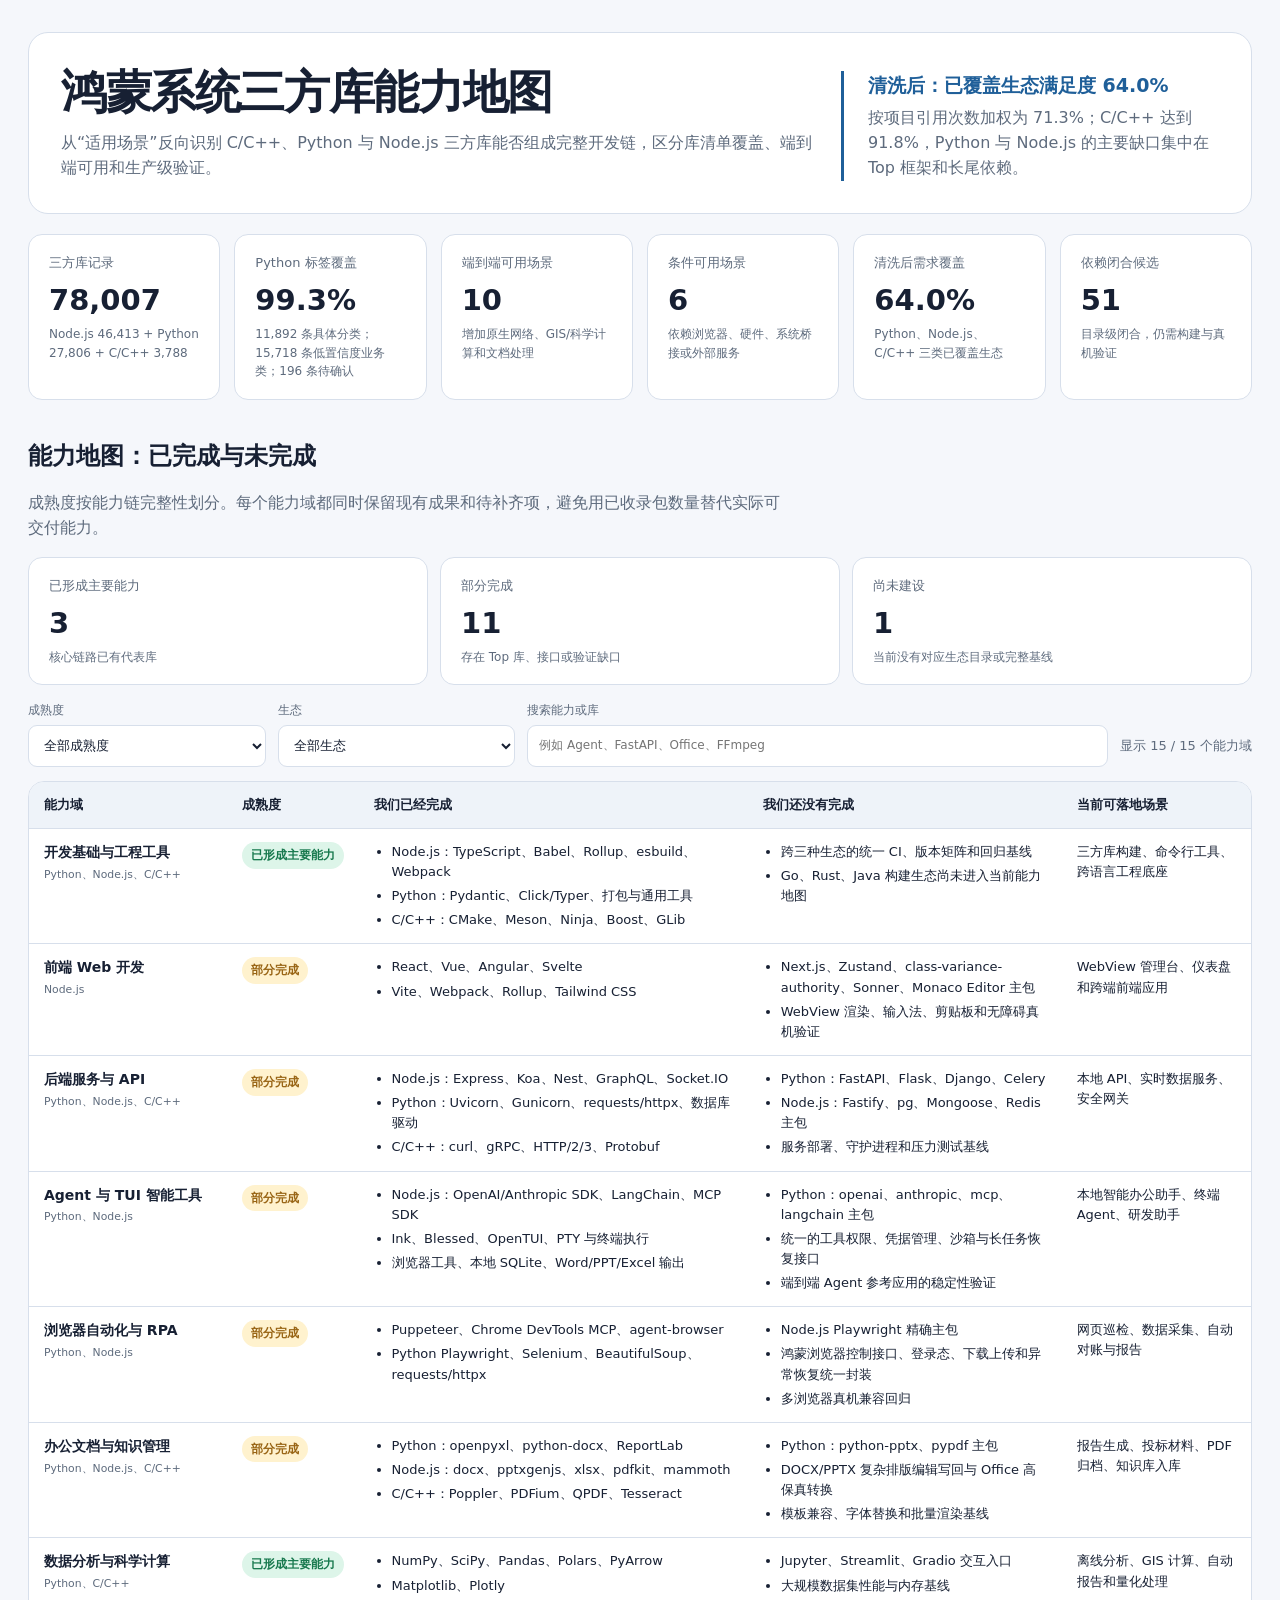
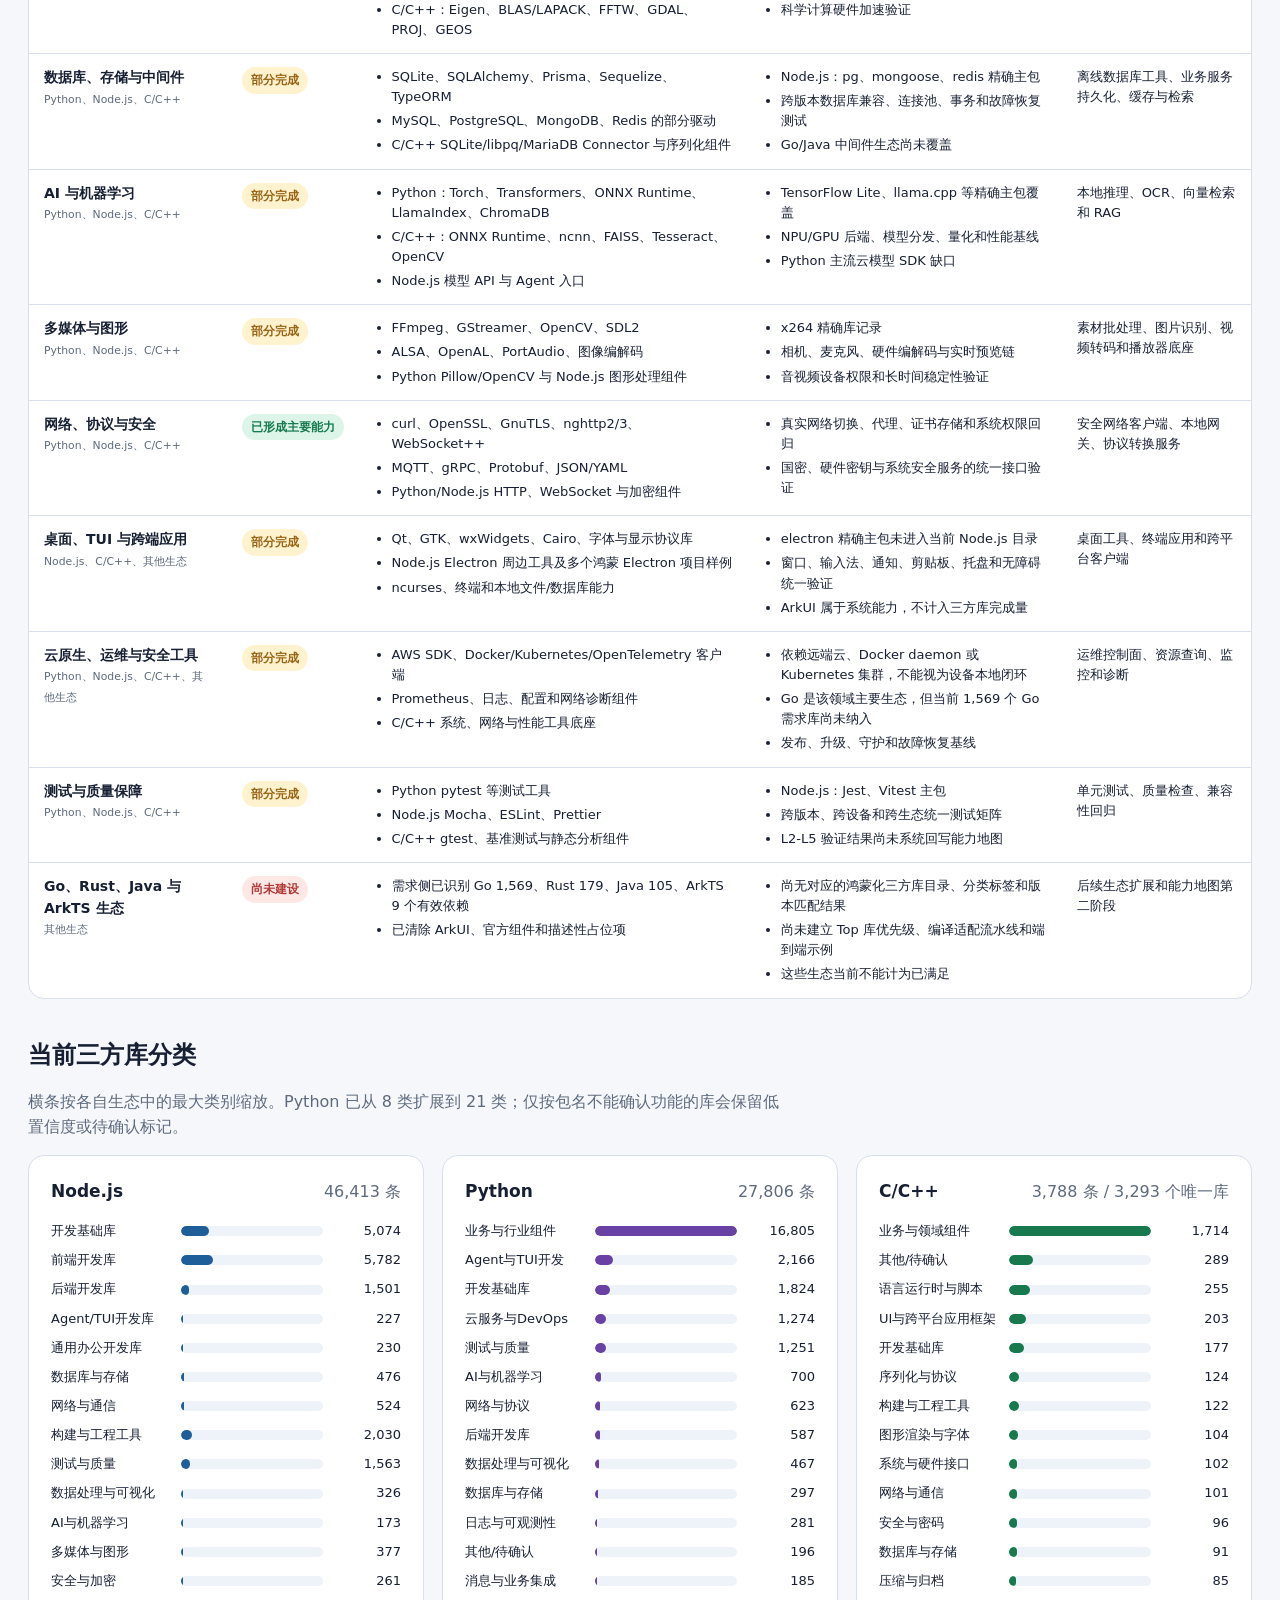
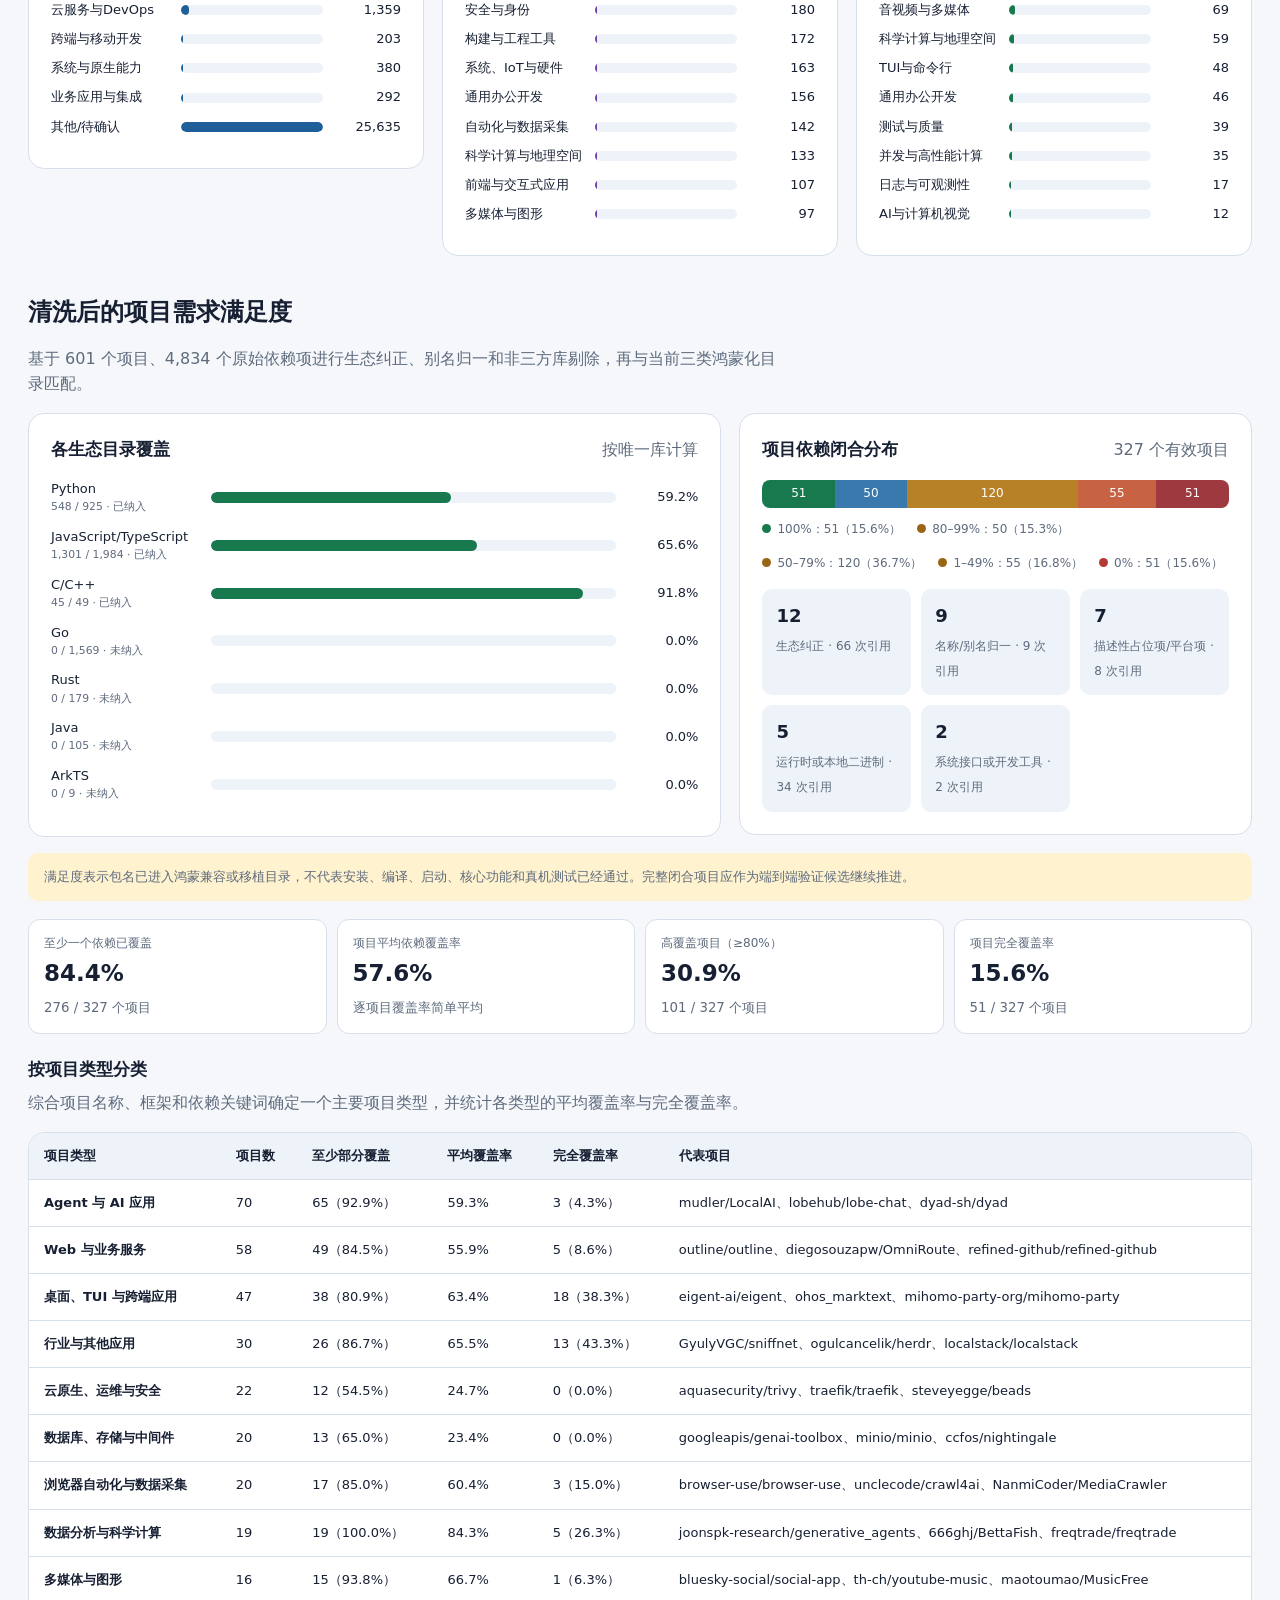
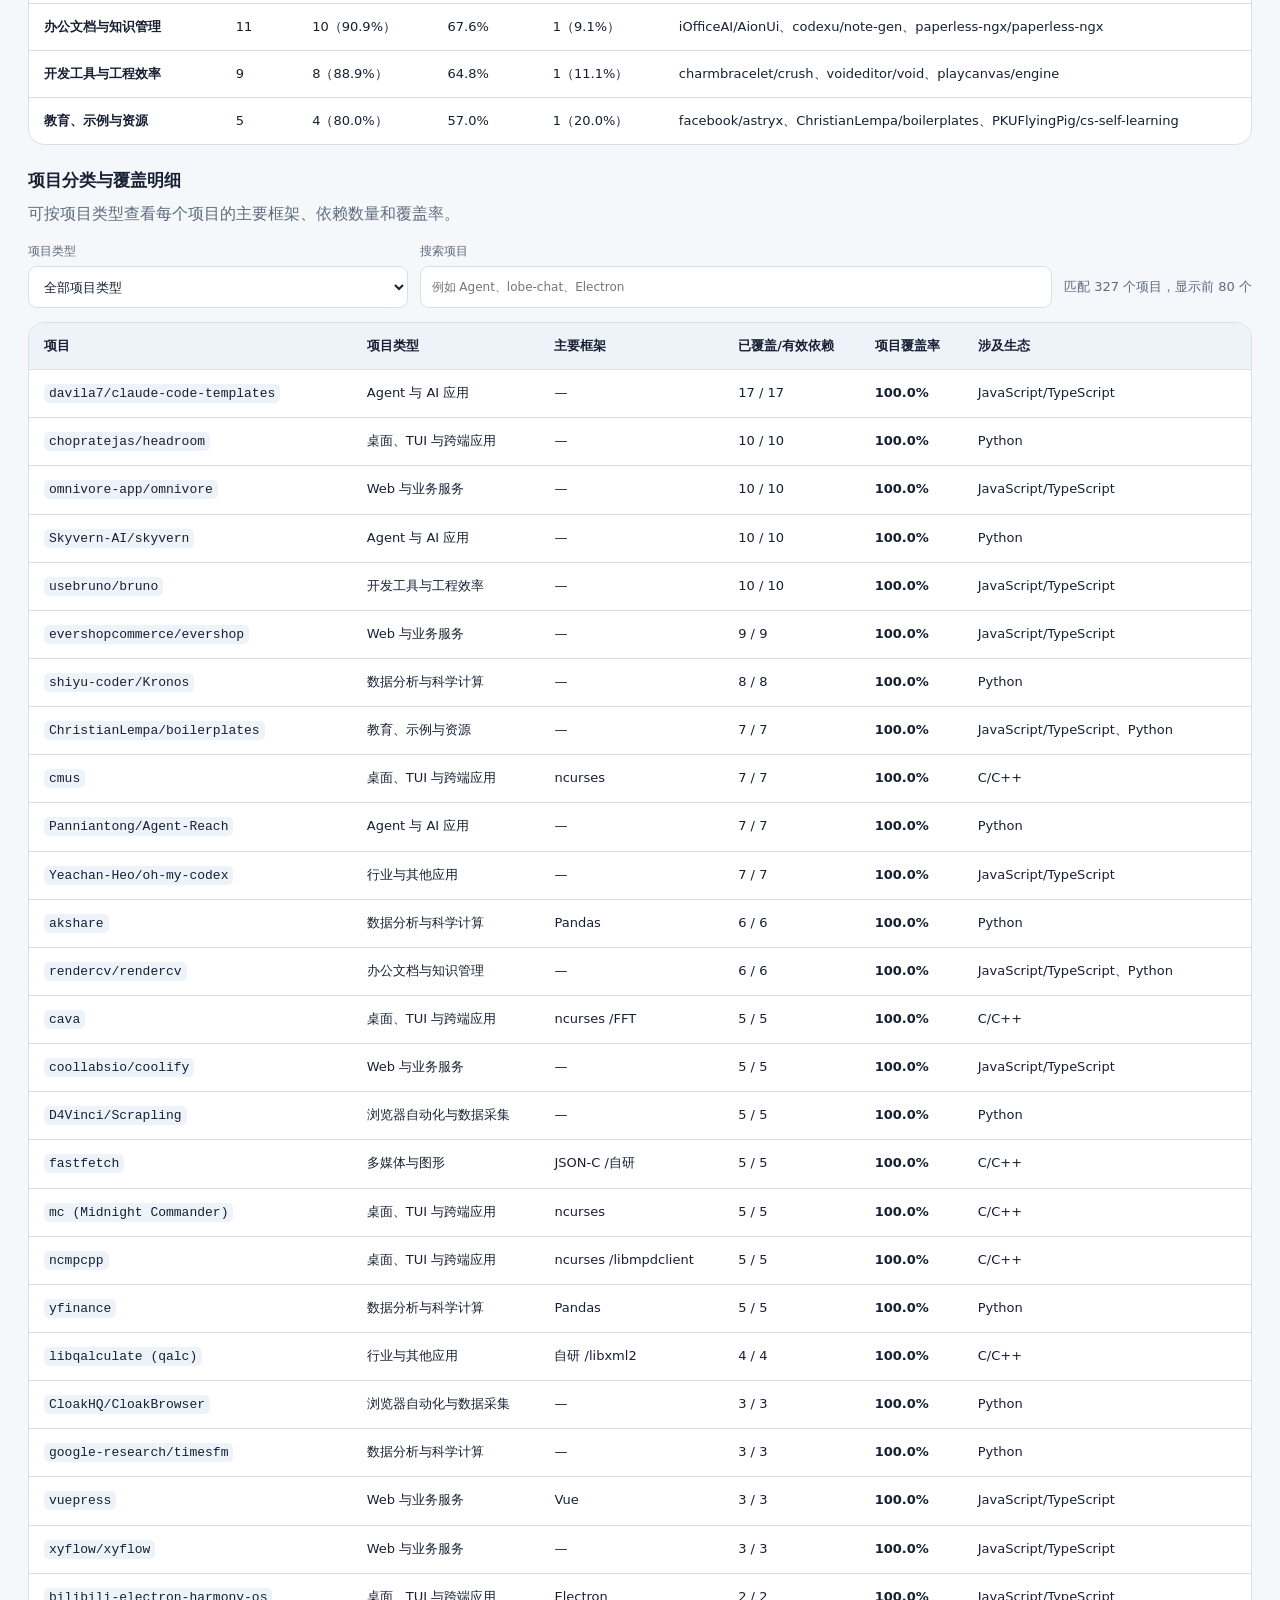
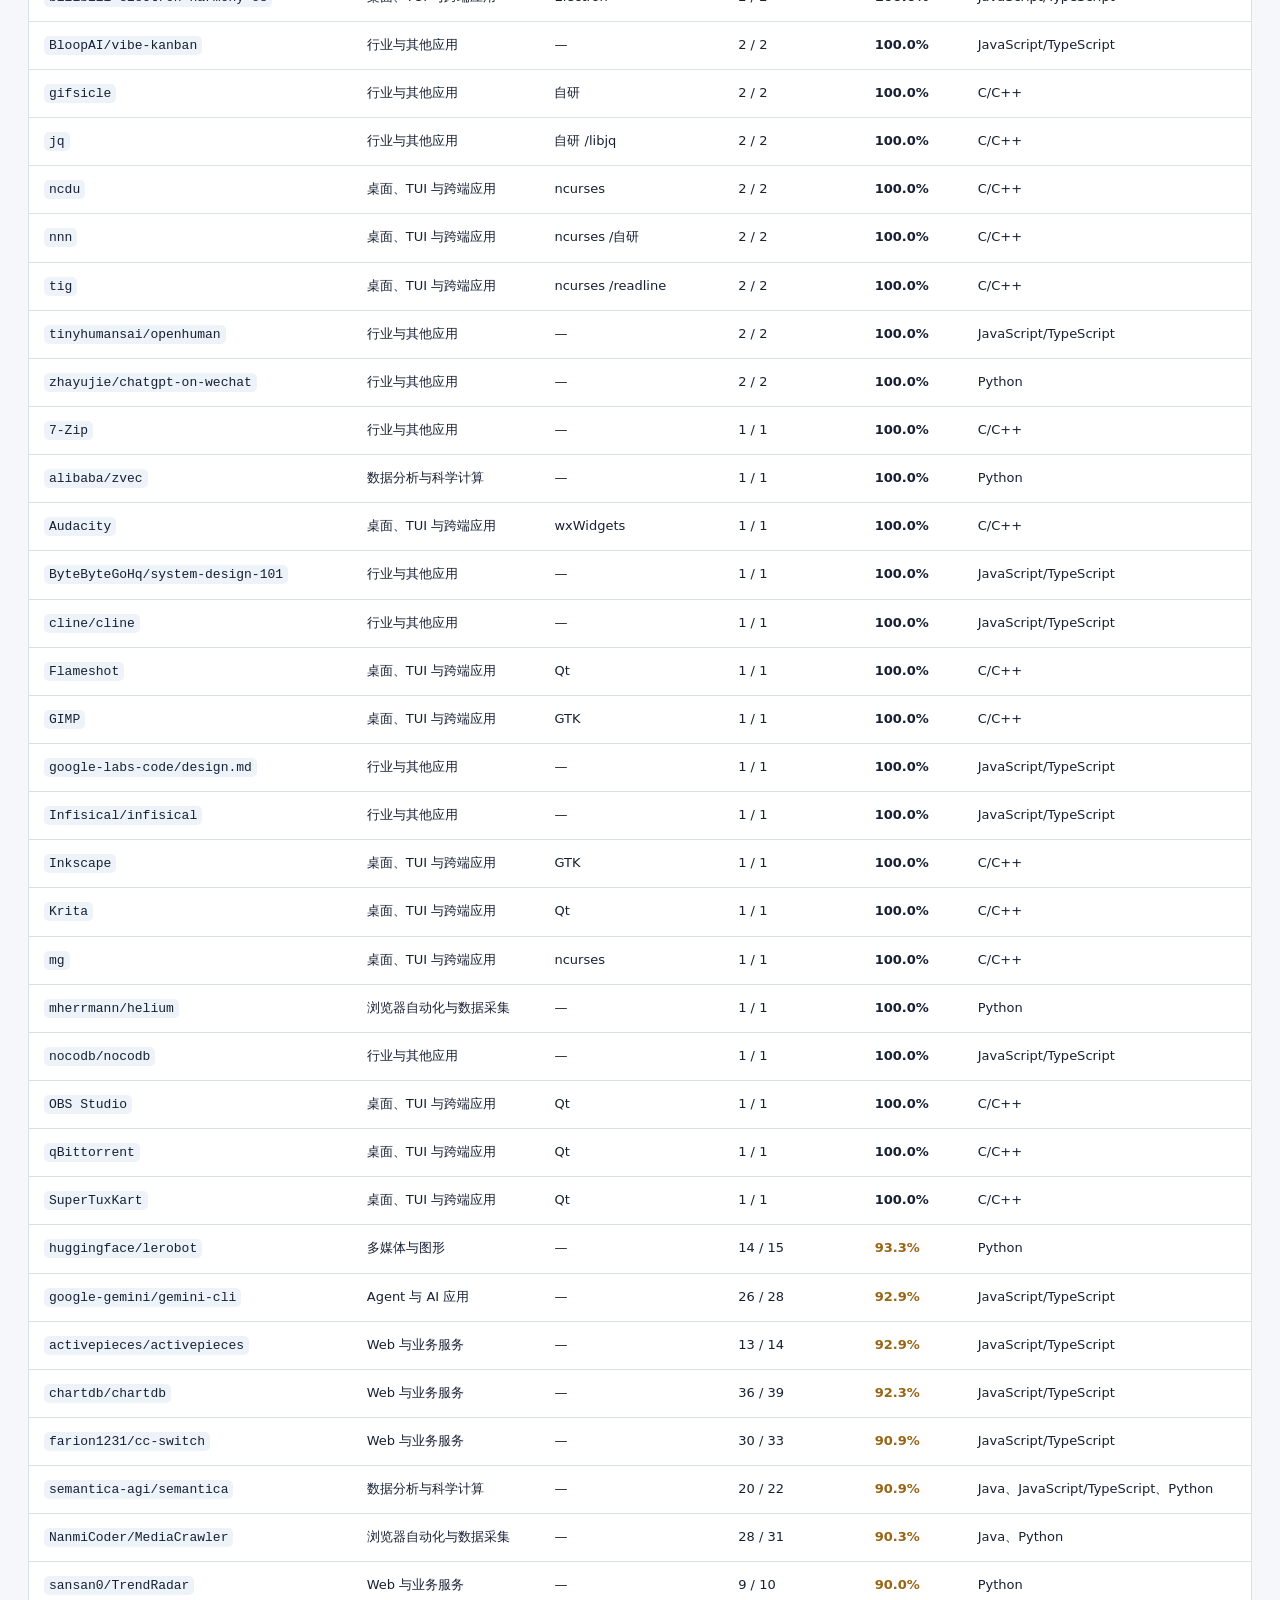
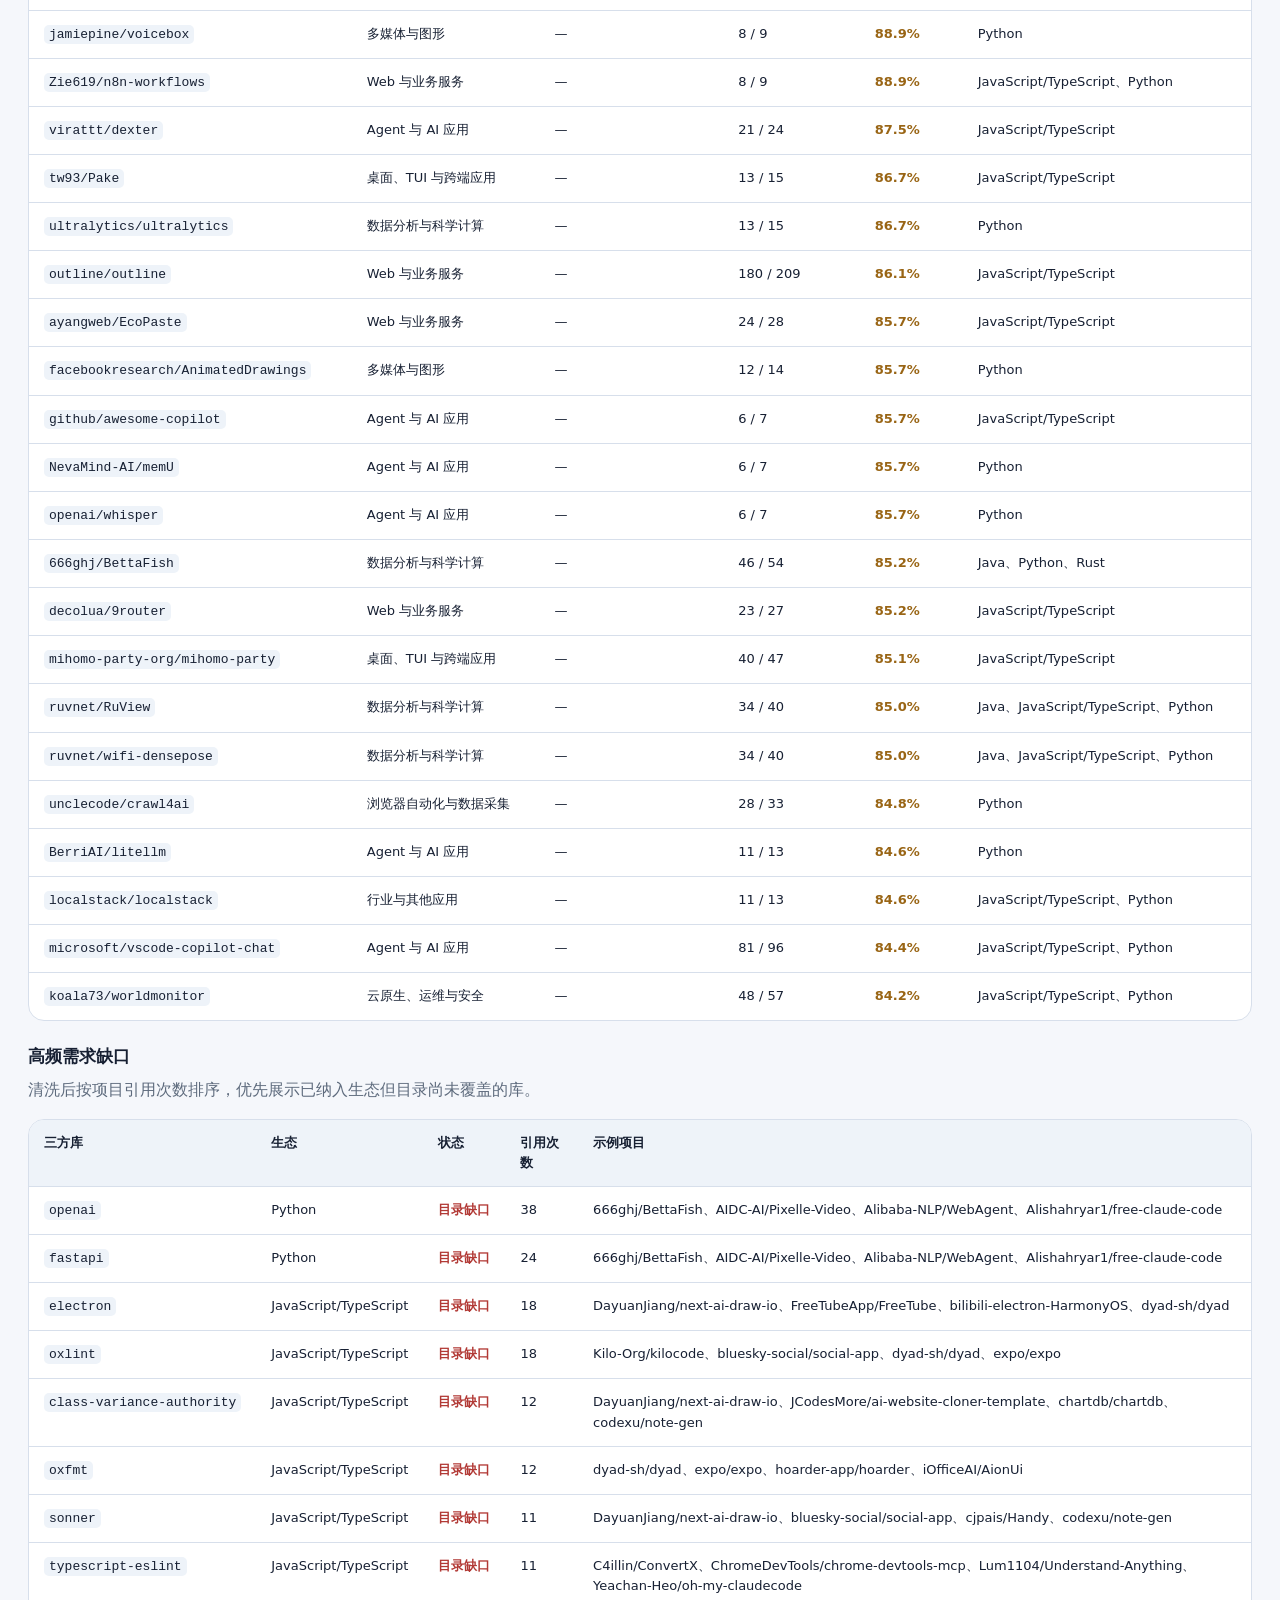
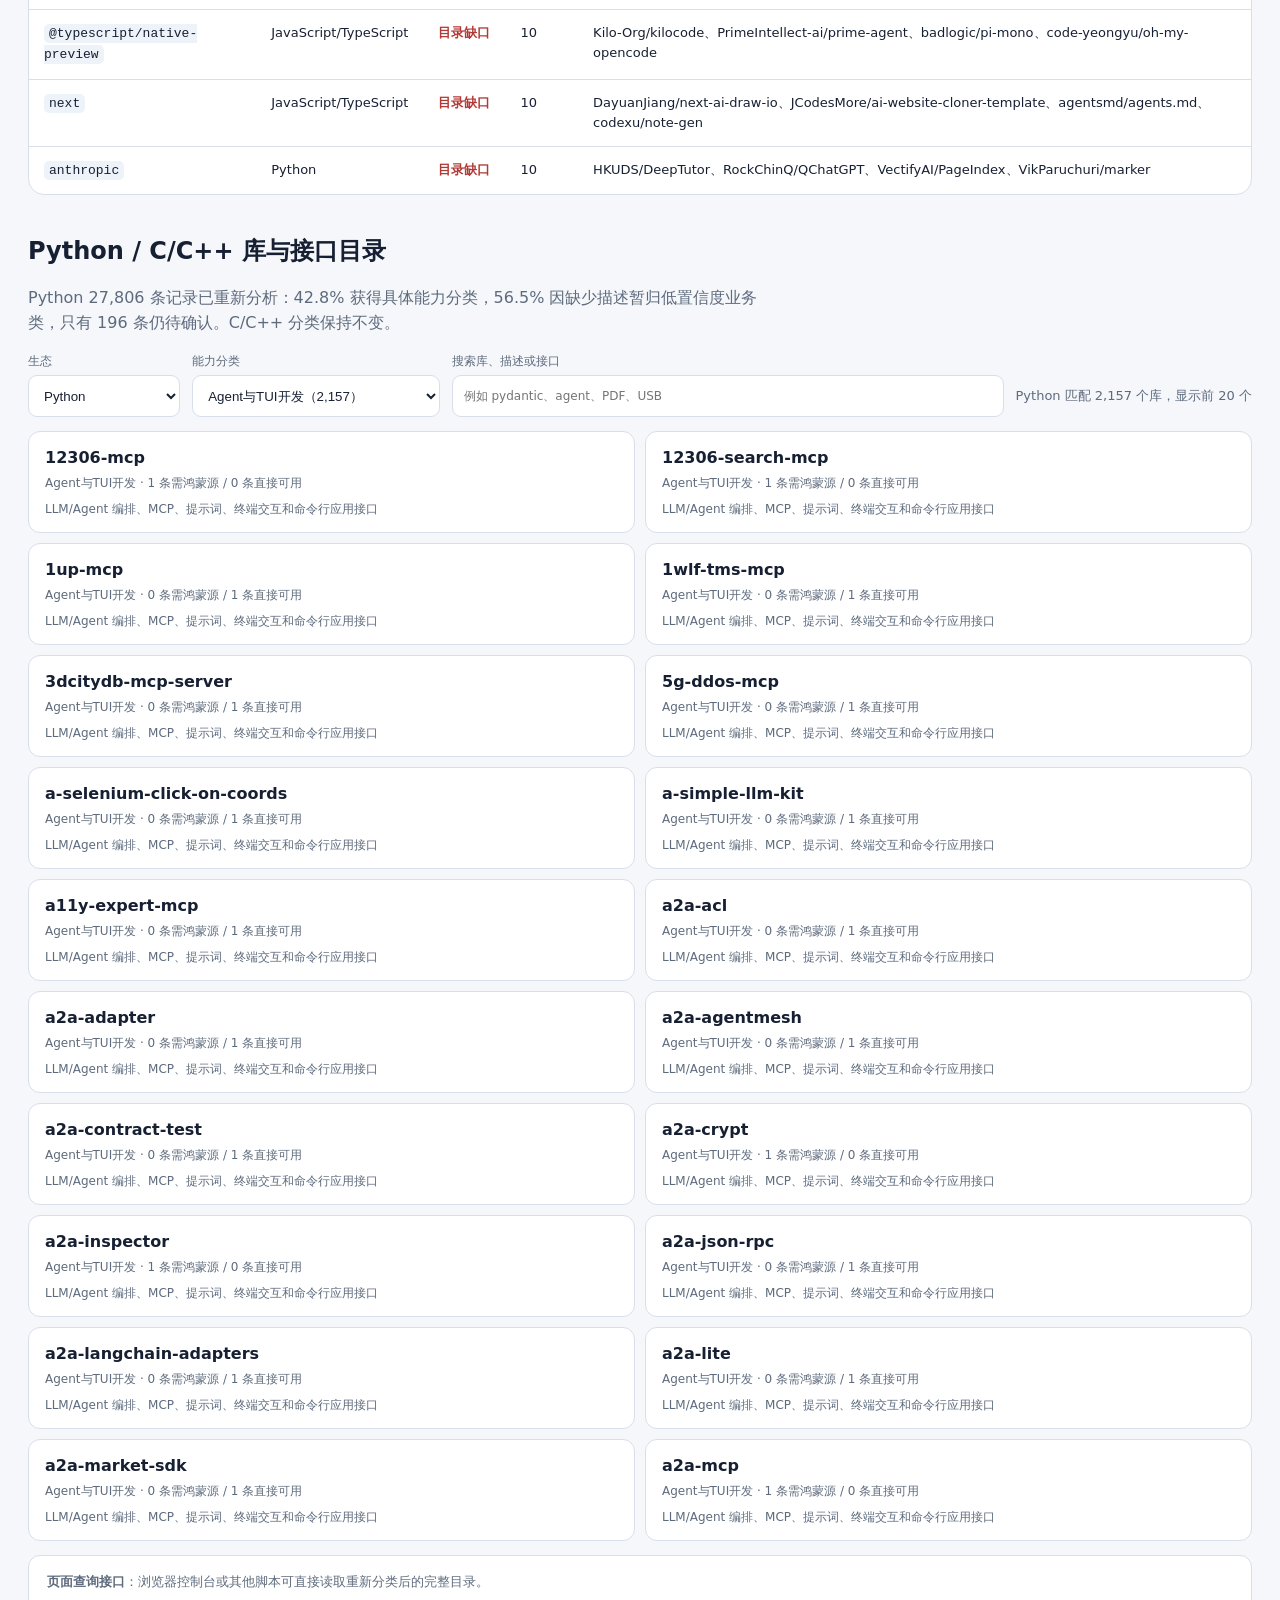
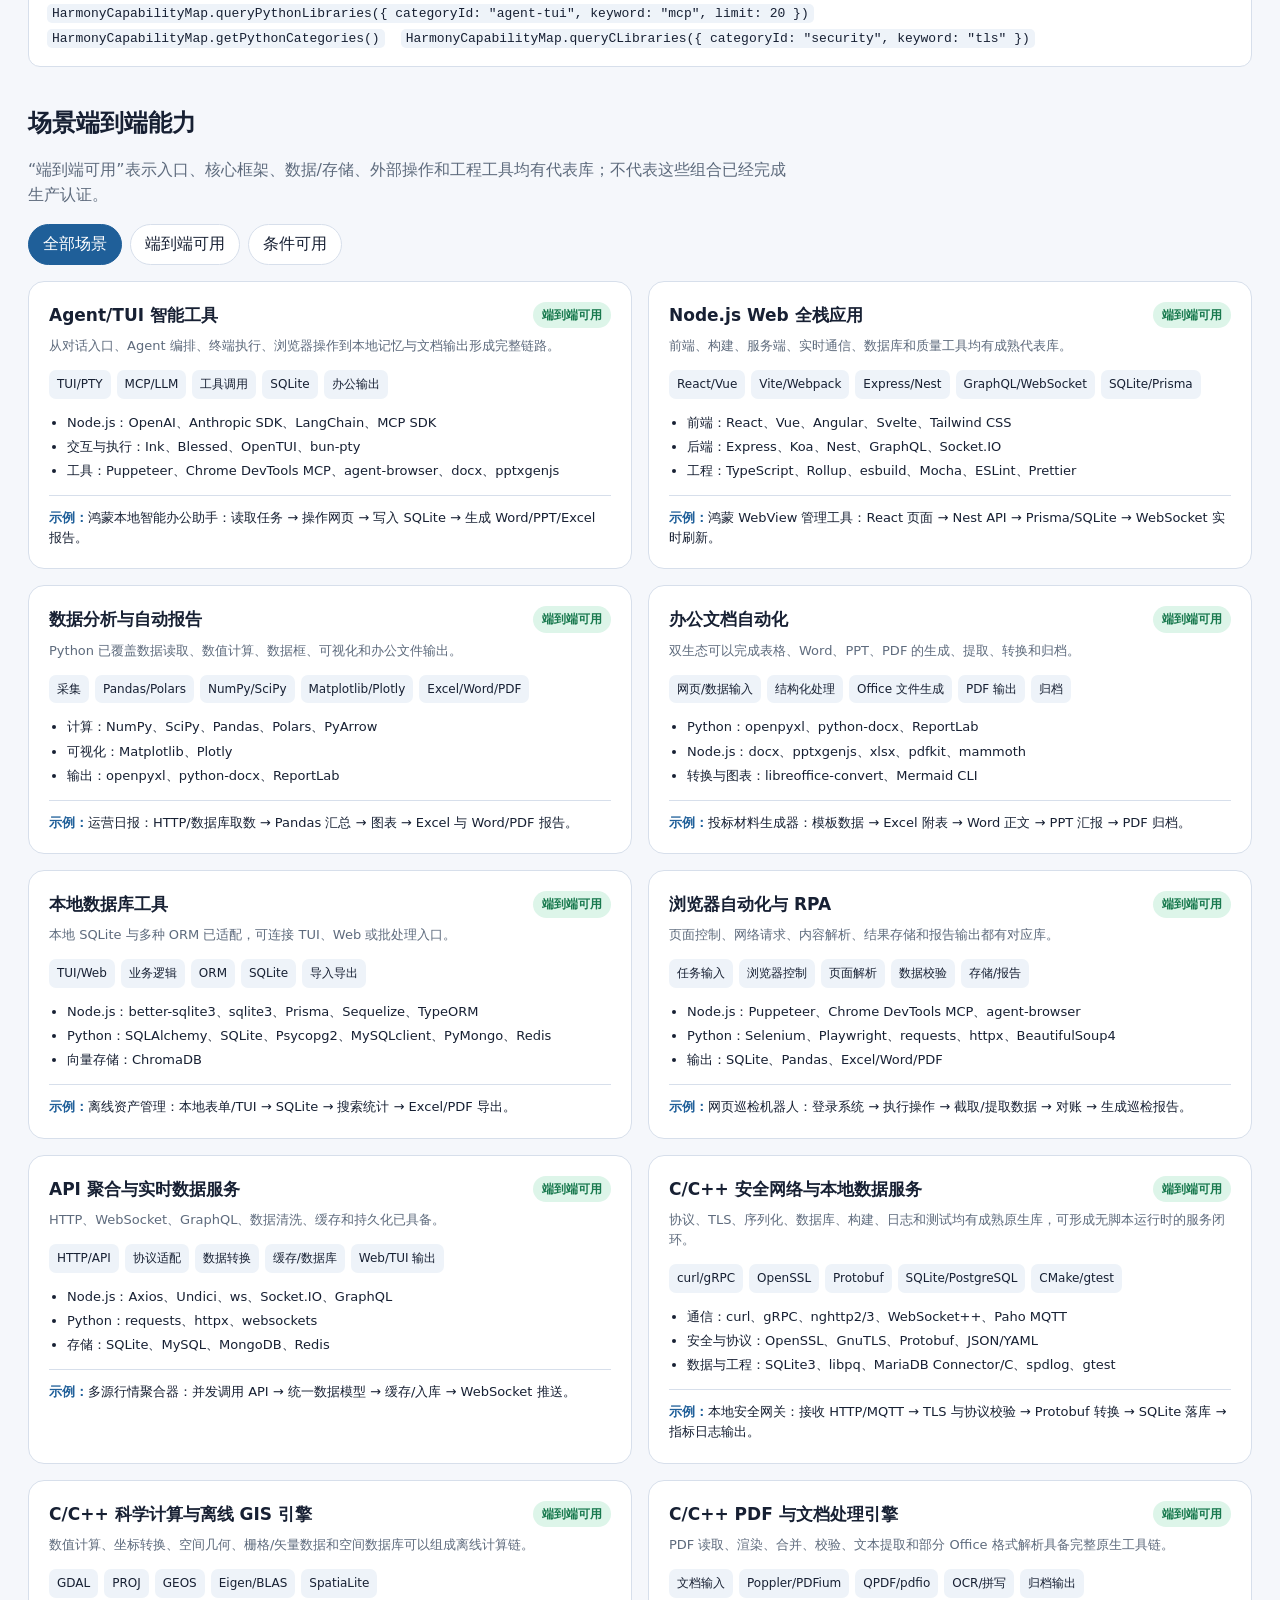
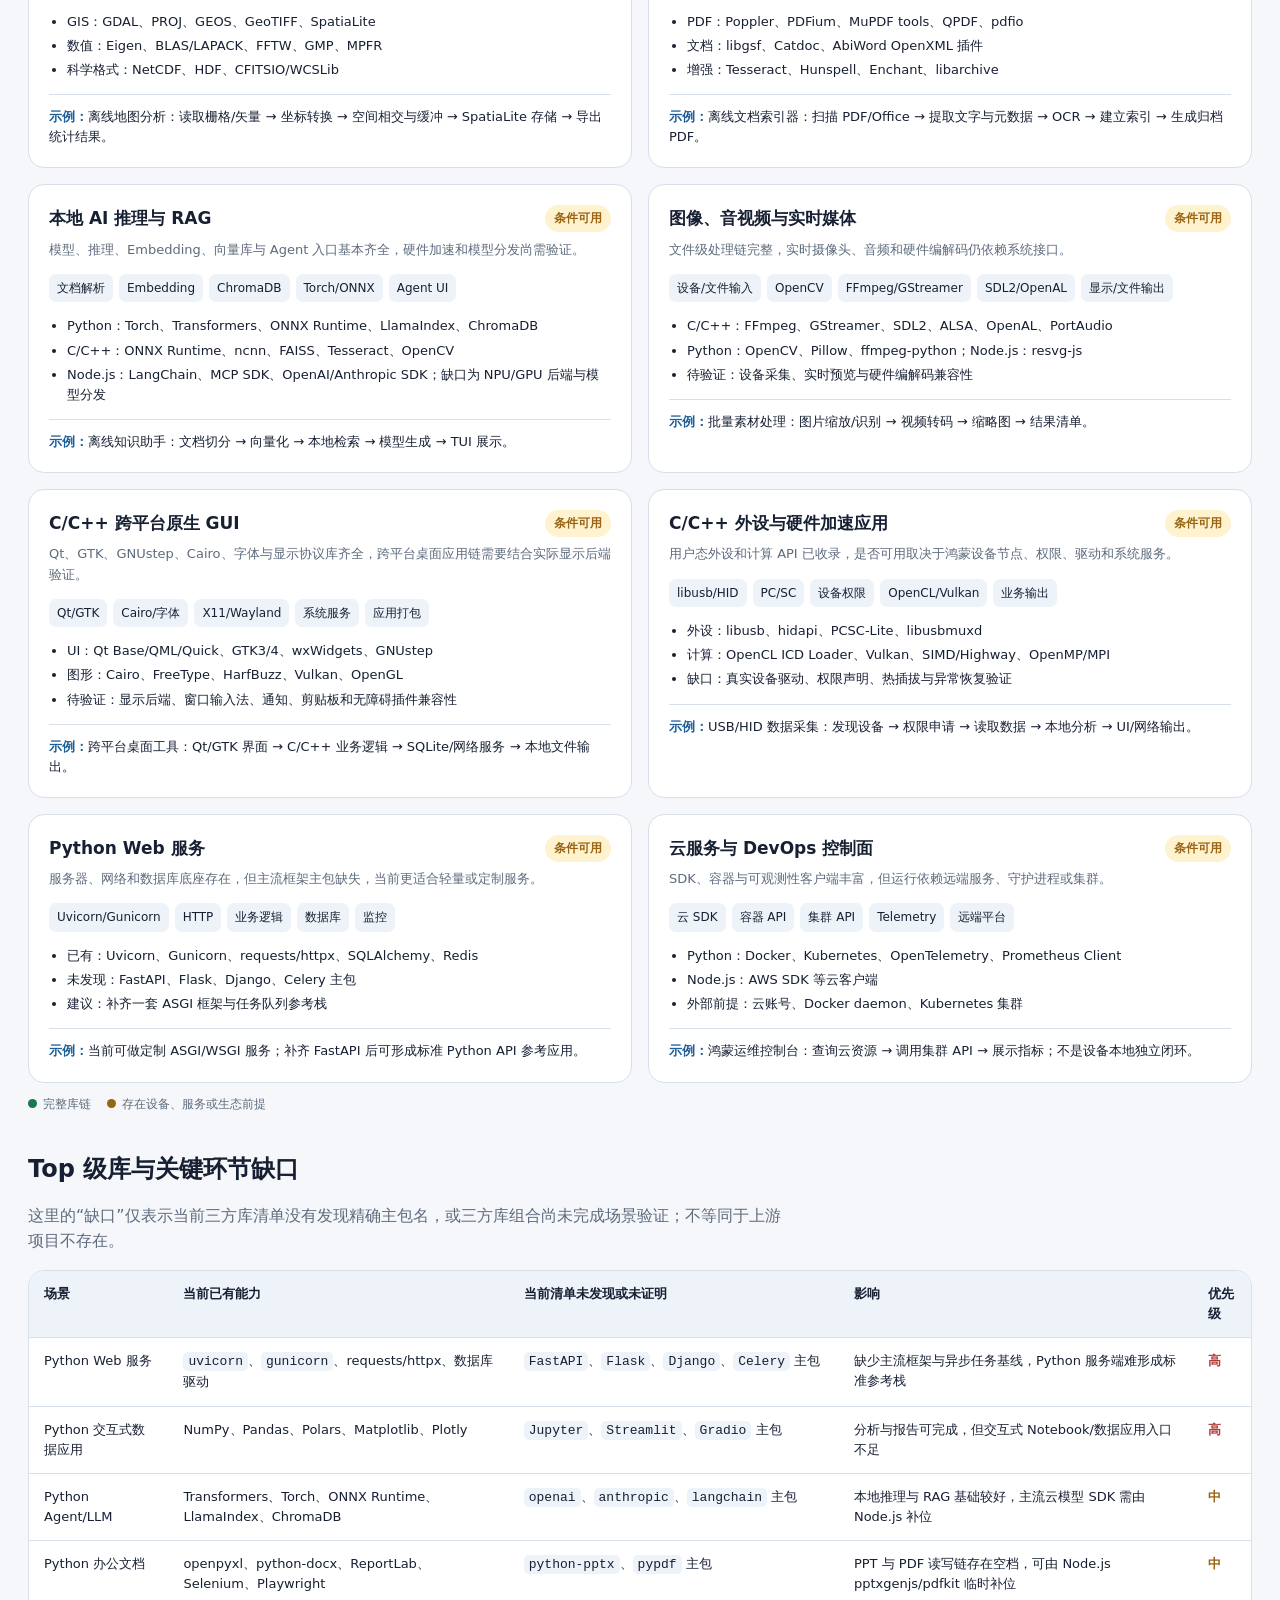
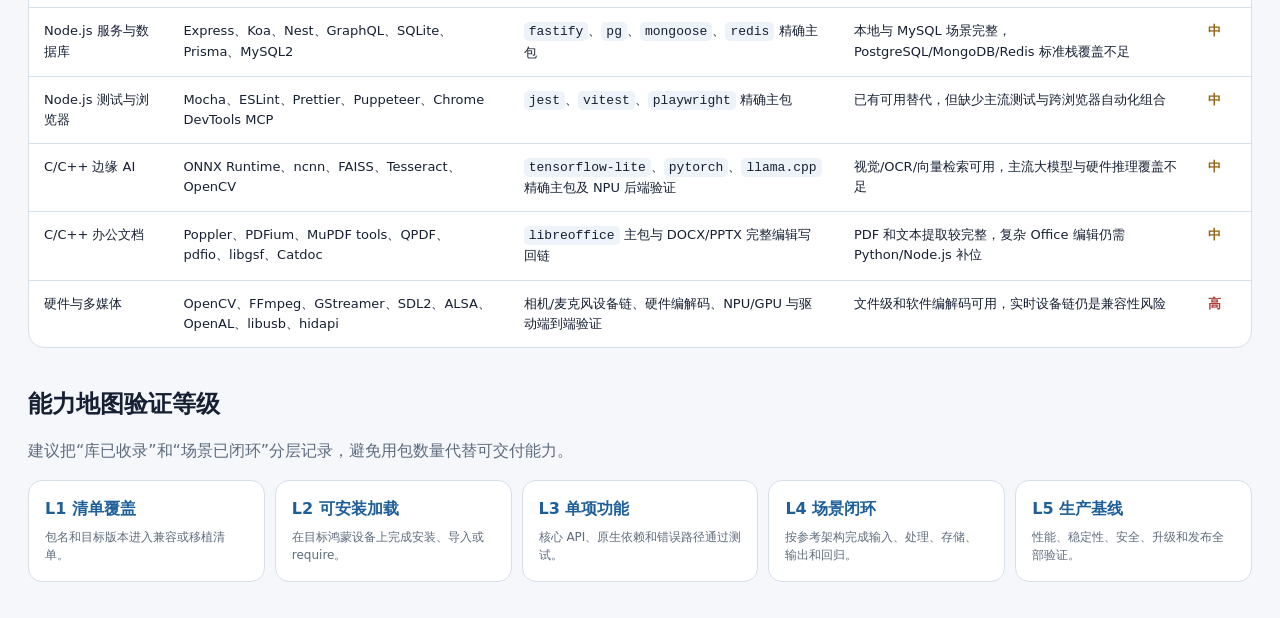
==== index.html @ dd14e092 "capility map Signed-off-by: zyh990312 <zhaoyuhang21@huawei.com>" ====
<!doctype html>
<html lang="zh-CN">
<head>
  <meta charset="utf-8">
  <meta name="viewport" content="width=device-width, initial-scale=1">
  <title>鸿蒙系统三方库能力地图</title>
  <style>
    :root {
      color-scheme: light dark;
      --bg: light-dark(#f5f7fb, #0c111b);
      --surface: light-dark(#ffffff, #151c29);
      --surface-2: light-dark(#eef3f9, #1d2736);
      --text: light-dark(#172033, #ecf1f8);
      --muted: light-dark(#5e6b7d, #aeb9c8);
      --border: light-dark(#d7dfeb, #344155);
      --blue: light-dark(#1f5f99, #76b7f0);
      --blue-soft: light-dark(#e2effa, #193651);
      --green: light-dark(#18794e, #57d79a);
      --green-soft: light-dark(#ddf5e9, #153d2d);
      --amber: light-dark(#996515, #f2c66d);
      --amber-soft: light-dark(#fff2ce, #493817);
      --red: light-dark(#b23a36, #ff8b86);
      --red-soft: light-dark(#fde8e6, #4c2426);
      --purple: light-dark(#6941a5, #c5a2ff);
      --shadow: light-dark(0 12px 32px rgba(27, 51, 84, .09), 0 12px 32px rgba(0, 0, 0, .24));
    }

    * { box-sizing: border-box; }
    body {
      margin: 0;
      background: var(--bg);
      color: var(--text);
      font-family: Inter, "Noto Sans SC", "Microsoft YaHei", system-ui, sans-serif;
      line-height: 1.55;
    }
    button, input { font: inherit; }
    .page { max-width: 1460px; margin: 0 auto; padding: 32px 28px 56px; }
    .hero {
      display: grid;
      grid-template-columns: minmax(0, 1.5fr) minmax(300px, .75fr);
      gap: 24px;
      align-items: end;
      padding: 32px;
      background: var(--surface);
      border: 1px solid var(--border);
      border-radius: 20px;
      box-shadow: var(--shadow);
    }
    h1, h2, h3, p { margin-top: 0; }
    h1 { margin-bottom: 12px; font-size: clamp(28px, 4vw, 46px); line-height: 1.18; letter-spacing: -.03em; }
    h2 { margin: 0 0 16px; font-size: 24px; }
    h3 { margin-bottom: 8px; font-size: 17px; }
    .lead { max-width: 760px; margin-bottom: 0; color: var(--muted); font-size: 16px; }
    .hero-summary { padding-left: 24px; border-left: 3px solid var(--blue); }
    .hero-summary strong { display: block; margin-bottom: 6px; font-size: 19px; color: var(--blue); }
    .hero-summary p { margin: 0; color: var(--muted); }
    .metrics { display: grid; grid-template-columns: repeat(auto-fit, minmax(190px, 1fr)); gap: 14px; margin: 20px 0 36px; }
    .metric { padding: 18px 20px; background: var(--surface); border: 1px solid var(--border); border-radius: 14px; }
    .metric-label { color: var(--muted); font-size: 13px; }
    .metric-value { margin: 5px 0 2px; font-size: 29px; font-weight: 700; font-variant-numeric: tabular-nums; }
    .metric-note { color: var(--muted); font-size: 12px; }
    section { margin-top: 38px; }
    .section-head { display: flex; justify-content: space-between; gap: 20px; align-items: end; margin-bottom: 16px; }
    .section-head p { max-width: 760px; margin-bottom: 0; color: var(--muted); }
    .ecosystems { display: grid; grid-template-columns: repeat(3, minmax(0, 1fr)); gap: 18px; align-items: start; }
    .panel { padding: 22px; background: var(--surface); border: 1px solid var(--border); border-radius: 16px; }
    .panel-head { display: flex; justify-content: space-between; align-items: baseline; gap: 12px; margin-bottom: 16px; }
    .panel-head h3 { margin: 0; }
    .panel-total { color: var(--muted); font-variant-numeric: tabular-nums; }
    .bar-row { display: grid; grid-template-columns: minmax(120px, 1fr) 3.2fr 68px; gap: 10px; align-items: center; margin: 9px 0; }
    .bar-label { overflow: hidden; text-overflow: ellipsis; white-space: nowrap; font-size: 13px; }
    .bar-track { height: 10px; overflow: hidden; background: var(--surface-2); border-radius: 999px; }
    .bar-fill { height: 100%; min-width: 2px; background: var(--blue); border-radius: inherit; }
    .python .bar-fill { background: var(--purple); }
    .c-cpp .bar-fill { background: var(--green); }
    .bar-value { text-align: right; font-size: 13px; font-variant-numeric: tabular-nums; }
    .controls { display: flex; flex-wrap: wrap; gap: 8px; margin-bottom: 16px; }
    .filter {
      min-height: 38px;
      padding: 7px 14px;
      color: var(--text);
      background: var(--surface);
      border: 1px solid var(--border);
      border-radius: 999px;
      cursor: pointer;
    }
    .filter[aria-pressed="true"] { color: light-dark(#fff, #0c111b); background: var(--blue); border-color: var(--blue); }
    .scenario-grid { display: grid; grid-template-columns: repeat(2, minmax(0, 1fr)); gap: 16px; }
    .scenario {
      position: relative;
      padding: 20px;
      background: var(--surface);
      border: 1px solid var(--border);
      border-radius: 16px;
    }
    .scenario[hidden] { display: none; }
    .scenario-top { display: flex; justify-content: space-between; gap: 12px; align-items: flex-start; }
    .status { flex: 0 0 auto; padding: 4px 9px; border-radius: 999px; font-size: 12px; font-weight: 600; }
    .status.ready { color: var(--green); background: var(--green-soft); }
    .status.conditional { color: var(--amber); background: var(--amber-soft); }
    .status.gap { color: var(--red); background: var(--red-soft); }
    .scenario p { color: var(--muted); font-size: 13px; }
    .chain { display: flex; flex-wrap: wrap; gap: 6px; margin: 14px 0; }
    .chain span { padding: 5px 8px; background: var(--surface-2); border-radius: 7px; font-size: 12px; }
    .packages { margin: 0; padding-left: 18px; font-size: 13px; }
    .packages li + li { margin-top: 4px; }
    .example { margin-top: 14px; padding-top: 12px; border-top: 1px solid var(--border); font-size: 13px; }
    .example strong { color: var(--blue); }
    .table-wrap { overflow-x: auto; background: var(--surface); border: 1px solid var(--border); border-radius: 16px; }
    table { width: 100%; border-collapse: collapse; min-width: 980px; }
    th, td { padding: 13px 15px; text-align: left; vertical-align: top; border-bottom: 1px solid var(--border); }
    th { background: var(--surface-2); font-size: 13px; font-weight: 650; }
    td { font-size: 13px; }
    tr:last-child td { border-bottom: 0; }
    code { padding: 2px 5px; background: var(--surface-2); border-radius: 5px; color: var(--text); }
    .priority { white-space: nowrap; font-weight: 650; }
    .priority.high { color: var(--red); }
    .priority.medium { color: var(--amber); }
    .legend { display: flex; flex-wrap: wrap; gap: 16px; margin-top: 12px; color: var(--muted); font-size: 12px; }
    .dot { display: inline-block; width: 9px; height: 9px; margin-right: 6px; border-radius: 50%; }
    .dot.ready { background: var(--green); }
    .dot.conditional { background: var(--amber); }
    .dot.gap { background: var(--red); }
    .method { display: grid; grid-template-columns: repeat(5, 1fr); gap: 10px; counter-reset: levels; }
    .level { padding: 16px; background: var(--surface); border: 1px solid var(--border); border-radius: 14px; }
    .level strong { display: block; margin-bottom: 6px; color: var(--blue); }
    .level p { margin: 0; color: var(--muted); font-size: 12px; }
    .catalog-controls { display: grid; grid-template-columns: minmax(130px, .4fr) minmax(180px, .65fr) minmax(260px, 1.45fr) auto; gap: 12px; align-items: end; margin-bottom: 14px; }
    .field { display: grid; gap: 5px; color: var(--muted); font-size: 12px; }
    .field select, .field input { width: 100%; min-height: 42px; padding: 8px 11px; color: var(--text); background: var(--surface); border: 1px solid var(--border); border-radius: 9px; }
    .result-count { min-height: 42px; display: flex; align-items: center; justify-content: flex-end; color: var(--muted); font-size: 13px; font-variant-numeric: tabular-nums; }
    .library-list { display: grid; grid-template-columns: repeat(2, minmax(0, 1fr)); gap: 10px; }
    .library-row { padding: 14px 16px; background: var(--surface); border: 1px solid var(--border); border-radius: 12px; }
    .library-row strong { display: block; margin-bottom: 3px; overflow-wrap: anywhere; }
    .library-meta { color: var(--muted); font-size: 12px; }
    .library-desc { margin: 7px 0 0; color: var(--muted); font-size: 12px; }
    .api-note { margin-top: 14px; padding: 16px 18px; background: var(--surface); border: 1px solid var(--border); border-radius: 12px; }
    .api-note p { margin: 0 0 8px; color: var(--muted); font-size: 13px; }
    .api-note code { overflow-wrap: anywhere; }
    .satisfaction-grid { display: grid; grid-template-columns: 1.15fr .85fr; gap: 18px; align-items: start; }
    .coverage-row { display: grid; grid-template-columns: minmax(145px, 1fr) 2.7fr 72px; gap: 10px; align-items: center; margin: 11px 0; }
    .coverage-label { font-size: 13px; }
    .coverage-label small { display: block; color: var(--muted); }
    .coverage-track { height: 11px; overflow: hidden; background: var(--surface-2); border-radius: 999px; }
    .coverage-fill { height: 100%; background: var(--green); border-radius: inherit; }
    .coverage-value { text-align: right; font-size: 13px; font-variant-numeric: tabular-nums; }
    .project-stack { display: flex; height: 28px; margin: 17px 0 11px; overflow: hidden; border-radius: 8px; background: var(--surface-2); }
    .project-stack span { display: flex; min-width: 2px; align-items: center; justify-content: center; color: #fff; font-size: 12px; }
    .project-stack span:nth-child(1) { background: #18794e; }
    .project-stack span:nth-child(2) { background: #3979ad; }
    .project-stack span:nth-child(3) { background: #b78127; }
    .project-stack span:nth-child(4) { background: #c76243; }
    .project-stack span:nth-child(5) { background: #9f3940; }
    .cleaning-summary { display: grid; grid-template-columns: repeat(3, minmax(0, 1fr)); gap: 10px; margin-top: 16px; }
    .cleaning-item { padding: 13px 14px; background: var(--surface-2); border-radius: 10px; }
    .cleaning-item strong { display: block; margin-bottom: 3px; font-size: 18px; }
    .cleaning-item span { color: var(--muted); font-size: 12px; }
    .project-kpis { display: grid; grid-template-columns: repeat(4, minmax(0, 1fr)); gap: 10px; margin: 18px 0; }
    .project-kpi { padding: 14px 15px; background: var(--surface); border: 1px solid var(--border); border-radius: 12px; }
    .project-kpi span { display: block; color: var(--muted); font-size: 12px; }
    .project-kpi strong { display: block; margin: 3px 0; font-size: 23px; font-variant-numeric: tabular-nums; }
    .project-kpi small { color: var(--muted); }
    .satisfaction-note { margin-top: 16px; padding: 14px 16px; color: var(--muted); background: var(--amber-soft); border-radius: 10px; font-size: 13px; }
    .capability-controls { display: grid; grid-template-columns: minmax(170px, .45fr) minmax(170px, .45fr) minmax(260px, 1.1fr) auto; gap: 12px; align-items: end; margin-bottom: 14px; }
    .maturity { display: inline-block; padding: 4px 9px; border-radius: 999px; white-space: nowrap; font-size: 12px; font-weight: 600; }
    .maturity.ready { color: var(--green); background: var(--green-soft); }
    .maturity.partial { color: var(--amber); background: var(--amber-soft); }
    .maturity.missing { color: var(--red); background: var(--red-soft); }
    .ability-list { margin: 0; padding-left: 18px; }
    .ability-list li + li { margin-top: 4px; }
    .domain-name { min-width: 150px; }
    .domain-name strong { display: block; font-size: 14px; }
    .domain-name small { color: var(--muted); }
    .capability-summary { display: grid; grid-template-columns: repeat(3, minmax(0, 1fr)); gap: 12px; margin-bottom: 16px; }
    .capability-summary .metric { margin: 0; }
    footer { margin-top: 36px; padding-top: 18px; border-top: 1px solid var(--border); color: var(--muted); font-size: 12px; }
    @media (max-width: 960px) {
      .hero { grid-template-columns: 1fr; }
      .hero-summary { padding-left: 0; padding-top: 16px; border-left: 0; border-top: 3px solid var(--blue); }
      .metrics { grid-template-columns: repeat(2, 1fr); }
      .ecosystems, .scenario-grid, .satisfaction-grid { grid-template-columns: 1fr; }
      .catalog-controls { grid-template-columns: 1fr 1fr; }
      .capability-controls { grid-template-columns: 1fr 1fr; }
      .result-count { justify-content: flex-start; }
      .method { grid-template-columns: repeat(2, 1fr); }
      .project-kpis { grid-template-columns: repeat(2, minmax(0, 1fr)); }
    }
    @media (max-width: 560px) {
      .page { padding: 18px 14px 36px; }
      .hero { padding: 22px; }
      .metrics { grid-template-columns: 1fr; }
      .section-head { display: block; }
      .bar-row { grid-template-columns: 120px 1fr 58px; }
      .method { grid-template-columns: 1fr; }
      .catalog-controls, .capability-controls, .library-list, .cleaning-summary, .project-kpis, .capability-summary { grid-template-columns: 1fr; }
    }
  </style>
</head>
<body>
  <main class="page">
    <header class="hero">
      <div>
        <h1>鸿蒙系统三方库能力地图</h1>
        <p class="lead">从“适用场景”反向识别 C/C++、Python 与 Node.js 三方库能否组成完整开发链，区分库清单覆盖、端到端可用和生产级验证。</p>
      </div>
      <div class="hero-summary">
        <strong>清洗后：已覆盖生态满足度 64.0%</strong>
        <p>按项目引用次数加权为 71.3%；C/C++ 达到 91.8%，Python 与 Node.js 的主要缺口集中在 Top 框架和长尾依赖。</p>
      </div>
    </header>

    <div class="metrics" aria-label="能力地图摘要">
      <div class="metric"><div class="metric-label">三方库记录</div><div class="metric-value">78,007</div><div class="metric-note">Node.js 46,413 + Python 27,806 + C/C++ 3,788</div></div>
      <div class="metric"><div class="metric-label">Python 标签覆盖</div><div class="metric-value">99.3%</div><div class="metric-note">11,892 条具体分类；15,718 条低置信度业务类；196 条待确认</div></div>
      <div class="metric"><div class="metric-label">端到端可用场景</div><div class="metric-value">10</div><div class="metric-note">增加原生网络、GIS/科学计算和文档处理</div></div>
      <div class="metric"><div class="metric-label">条件可用场景</div><div class="metric-value">6</div><div class="metric-note">依赖浏览器、硬件、系统桥接或外部服务</div></div>
      <div class="metric"><div class="metric-label">清洗后需求覆盖</div><div class="metric-value" id="mapped-coverage-metric">64.0%</div><div class="metric-note">Python、Node.js、C/C++ 三类已覆盖生态</div></div>
      <div class="metric"><div class="metric-label">依赖闭合候选</div><div class="metric-value" id="full-project-metric">51</div><div class="metric-note">目录级闭合，仍需构建与真机验证</div></div>
    </div>

    <section aria-labelledby="capability-overview-title">
      <div class="section-head">
        <div><h2 id="capability-overview-title">能力地图：已完成与未完成</h2><p>成熟度按能力链完整性划分。每个能力域都同时保留现有成果和待补齐项，避免用已收录包数量替代实际可交付能力。</p></div>
      </div>
      <div class="capability-summary" aria-label="能力域成熟度摘要">
        <div class="metric"><div class="metric-label">已形成主要能力</div><div class="metric-value" id="cap-ready-count">—</div><div class="metric-note">核心链路已有代表库</div></div>
        <div class="metric"><div class="metric-label">部分完成</div><div class="metric-value" id="cap-partial-count">—</div><div class="metric-note">存在 Top 库、接口或验证缺口</div></div>
        <div class="metric"><div class="metric-label">尚未建设</div><div class="metric-value" id="cap-missing-count">—</div><div class="metric-note">当前没有对应生态目录或完整基线</div></div>
      </div>
      <div class="capability-controls">
        <label class="field">成熟度<select id="capability-status"><option value="all">全部成熟度</option><option value="ready">已形成主要能力</option><option value="partial">部分完成</option><option value="missing">尚未建设</option></select></label>
        <label class="field">生态<select id="capability-ecosystem"><option value="all">全部生态</option><option value="python">Python</option><option value="node">Node.js</option><option value="c">C/C++</option><option value="other">Go / Rust / Java / ArkTS</option></select></label>
        <label class="field">搜索能力或库<input id="capability-search" type="search" placeholder="例如 Agent、FastAPI、Office、FFmpeg"></label>
        <div class="result-count" id="capability-result-count" aria-live="polite"></div>
      </div>
      <div class="table-wrap">
        <table>
          <thead><tr><th>能力域</th><th>成熟度</th><th>我们已经完成</th><th>我们还没有完成</th><th>当前可落地场景</th></tr></thead>
          <tbody id="capability-map-table"></tbody>
        </table>
      </div>
    </section>

    <section aria-labelledby="classification-title">
      <div class="section-head">
        <div><h2 id="classification-title">当前三方库分类</h2><p>横条按各自生态中的最大类别缩放。Python 已从 8 类扩展到 21 类；仅按包名不能确认功能的库会保留低置信度或待确认标记。</p></div>
      </div>
      <div class="ecosystems">
        <div class="panel node">
          <div class="panel-head"><h3>Node.js</h3><span class="panel-total">46,413 条</span></div>
          <div id="node-bars"></div>
        </div>
        <div class="panel python">
          <div class="panel-head"><h3>Python</h3><span class="panel-total">27,806 条</span></div>
          <div id="python-bars"></div>
        </div>
        <div class="panel c-cpp">
          <div class="panel-head"><h3>C/C++</h3><span class="panel-total">3,788 条 / 3,293 个唯一库</span></div>
          <div id="c-bars"></div>
        </div>
      </div>
    </section>

    <section aria-labelledby="satisfaction-title">
      <div class="section-head">
        <div><h2 id="satisfaction-title">清洗后的项目需求满足度</h2><p>基于 601 个项目、4,834 个原始依赖项进行生态纠正、别名归一和非三方库剔除，再与当前三类鸿蒙化目录匹配。</p></div>
      </div>
      <div class="satisfaction-grid">
        <div class="panel">
          <div class="panel-head"><h3>各生态目录覆盖</h3><span class="panel-total">按唯一库计算</span></div>
          <div id="satisfaction-bars"></div>
        </div>
        <div class="panel">
          <div class="panel-head"><h3>项目依赖闭合分布</h3><span class="panel-total" id="project-total"></span></div>
          <div class="project-stack" id="project-stack" aria-label="项目满足度分布"></div>
          <div class="legend" id="project-bin-legend"></div>
          <div class="cleaning-summary" id="cleaning-summary"></div>
        </div>
      </div>
      <div class="satisfaction-note">满足度表示包名已进入鸿蒙兼容或移植目录，不代表安装、编译、启动、核心功能和真机测试已经通过。完整闭合项目应作为端到端验证候选继续推进。</div>
      <div class="project-kpis" aria-label="项目覆盖率摘要">
        <div class="project-kpi"><span>至少一个依赖已覆盖</span><strong id="any-project-rate">84.4%</strong><small id="any-project-count">276 / 327 个项目</small></div>
        <div class="project-kpi"><span>项目平均依赖覆盖率</span><strong id="average-project-rate">—</strong><small>逐项目覆盖率简单平均</small></div>
        <div class="project-kpi"><span>高覆盖项目（≥80%）</span><strong id="high-project-rate">30.9%</strong><small id="high-project-count">101 / 327 个项目</small></div>
        <div class="project-kpi"><span>项目完全覆盖率</span><strong id="full-project-rate">15.6%</strong><small id="full-project-count">51 / 327 个项目</small></div>
      </div>
      <div class="section-head" style="margin-top:22px">
        <div><h3>按项目类型分类</h3><p>综合项目名称、框架和依赖关键词确定一个主要项目类型，并统计各类型的平均覆盖率与完全覆盖率。</p></div>
      </div>
      <div class="table-wrap">
        <table>
          <thead><tr><th>项目类型</th><th>项目数</th><th>至少部分覆盖</th><th>平均覆盖率</th><th>完全覆盖率</th><th>代表项目</th></tr></thead>
          <tbody id="project-type-summary"></tbody>
        </table>
      </div>
      <div class="section-head" style="margin-top:22px">
        <div><h3>项目分类与覆盖明细</h3><p>可按项目类型查看每个项目的主要框架、依赖数量和覆盖率。</p></div>
      </div>
      <div class="catalog-controls" style="grid-template-columns:minmax(220px,.6fr) 1fr auto">
        <label class="field">项目类型<select id="project-type-filter"><option value="all">全部项目类型</option></select></label>
        <label class="field">搜索项目<input id="project-search" type="search" placeholder="例如 Agent、lobe-chat、Electron"></label>
        <div class="result-count" id="project-result-count" aria-live="polite"></div>
      </div>
      <div class="table-wrap">
        <table>
          <thead><tr><th>项目</th><th>项目类型</th><th>主要框架</th><th>已覆盖/有效依赖</th><th>项目覆盖率</th><th>涉及生态</th></tr></thead>
          <tbody id="project-coverage-table"></tbody>
        </table>
      </div>
      <div class="section-head" style="margin-top:22px">
        <div><h3>高频需求缺口</h3><p>清洗后按项目引用次数排序，优先展示已纳入生态但目录尚未覆盖的库。</p></div>
      </div>
      <div class="table-wrap">
        <table>
          <thead><tr><th>三方库</th><th>生态</th><th>状态</th><th>引用次数</th><th>示例项目</th></tr></thead>
          <tbody id="demand-gap-table"></tbody>
        </table>
      </div>
    </section>

    <section aria-labelledby="library-catalog-title">
      <div class="section-head">
        <div><h2 id="library-catalog-title">Python / C/C++ 库与接口目录</h2><p>Python 27,806 条记录已重新分析：42.8% 获得具体能力分类，56.5% 因缺少描述暂归低置信度业务类，只有 196 条仍待确认。C/C++ 分类保持不变。</p></div>
      </div>
      <div class="catalog-controls">
        <label class="field">生态<select id="catalog-ecosystem"><option value="python">Python</option><option value="c">C/C++</option></select></label>
        <label class="field">能力分类<select id="library-category"><option value="all">全部分类</option></select></label>
        <label class="field">搜索库、描述或接口<input id="library-search" type="search" placeholder="例如 pydantic、agent、PDF、USB"></label>
        <div class="result-count" id="library-result-count" aria-live="polite"></div>
      </div>
      <div class="library-list" id="library-list" aria-live="polite"></div>
      <div class="api-note">
        <p><strong>页面查询接口</strong>：浏览器控制台或其他脚本可直接读取重新分类后的完整目录。</p>
        <code>HarmonyCapabilityMap.queryPythonLibraries({ categoryId: "agent-tui", keyword: "mcp", limit: 20 })</code><br>
        <code>HarmonyCapabilityMap.getPythonCategories()</code>　<code>HarmonyCapabilityMap.queryCLibraries({ categoryId: "security", keyword: "tls" })</code>
      </div>
    </section>

    <section aria-labelledby="scenarios-title">
      <div class="section-head">
        <div><h2 id="scenarios-title">场景端到端能力</h2><p>“端到端可用”表示入口、核心框架、数据/存储、外部操作和工程工具均有代表库；不代表这些组合已经完成生产认证。</p></div>
      </div>
      <div class="controls" role="group" aria-label="按成熟度筛选场景">
        <button class="filter" type="button" data-filter="all" aria-pressed="true">全部场景</button>
        <button class="filter" type="button" data-filter="ready" aria-pressed="false">端到端可用</button>
        <button class="filter" type="button" data-filter="conditional" aria-pressed="false">条件可用</button>
      </div>
      <div class="scenario-grid" id="scenario-grid" aria-live="polite"></div>
      <div class="legend"><span><i class="dot ready"></i>完整库链</span><span><i class="dot conditional"></i>存在设备、服务或生态前提</span></div>
    </section>

    <section aria-labelledby="gaps-title">
      <div class="section-head">
        <div><h2 id="gaps-title">Top 级库与关键环节缺口</h2><p>这里的“缺口”仅表示当前三方库清单没有发现精确主包名，或三方库组合尚未完成场景验证；不等同于上游项目不存在。</p></div>
      </div>
      <div class="table-wrap">
        <table>
          <thead><tr><th>场景</th><th>当前已有能力</th><th>当前清单未发现或未证明</th><th>影响</th><th>优先级</th></tr></thead>
          <tbody>
            <tr><td>Python Web 服务</td><td><code>uvicorn</code>、<code>gunicorn</code>、requests/httpx、数据库驱动</td><td><code>FastAPI</code>、<code>Flask</code>、<code>Django</code>、<code>Celery</code> 主包</td><td>缺少主流框架与异步任务基线，Python 服务端难形成标准参考栈</td><td class="priority high">高</td></tr>
            <tr><td>Python 交互式数据应用</td><td>NumPy、Pandas、Polars、Matplotlib、Plotly</td><td><code>Jupyter</code>、<code>Streamlit</code>、<code>Gradio</code> 主包</td><td>分析与报告可完成，但交互式 Notebook/数据应用入口不足</td><td class="priority high">高</td></tr>
            <tr><td>Python Agent/LLM</td><td>Transformers、Torch、ONNX Runtime、LlamaIndex、ChromaDB</td><td><code>openai</code>、<code>anthropic</code>、<code>langchain</code> 主包</td><td>本地推理与 RAG 基础较好，主流云模型 SDK 需由 Node.js 补位</td><td class="priority medium">中</td></tr>
            <tr><td>Python 办公文档</td><td>openpyxl、python-docx、ReportLab、Selenium、Playwright</td><td><code>python-pptx</code>、<code>pypdf</code> 主包</td><td>PPT 与 PDF 读写链存在空档，可由 Node.js pptxgenjs/pdfkit 临时补位</td><td class="priority medium">中</td></tr>
            <tr><td>Node.js 服务与数据库</td><td>Express、Koa、Nest、GraphQL、SQLite、Prisma、MySQL2</td><td><code>fastify</code>、<code>pg</code>、<code>mongoose</code>、<code>redis</code> 精确主包</td><td>本地与 MySQL 场景完整，PostgreSQL/MongoDB/Redis 标准栈覆盖不足</td><td class="priority medium">中</td></tr>
            <tr><td>Node.js 测试与浏览器</td><td>Mocha、ESLint、Prettier、Puppeteer、Chrome DevTools MCP</td><td><code>jest</code>、<code>vitest</code>、<code>playwright</code> 精确主包</td><td>已有可用替代，但缺少主流测试与跨浏览器自动化组合</td><td class="priority medium">中</td></tr>
            <tr><td>C/C++ 边缘 AI</td><td>ONNX Runtime、ncnn、FAISS、Tesseract、OpenCV</td><td><code>tensorflow-lite</code>、<code>pytorch</code>、<code>llama.cpp</code> 精确主包及 NPU 后端验证</td><td>视觉/OCR/向量检索可用，主流大模型与硬件推理覆盖不足</td><td class="priority medium">中</td></tr>
            <tr><td>C/C++ 办公文档</td><td>Poppler、PDFium、MuPDF tools、QPDF、pdfio、libgsf、Catdoc</td><td><code>libreoffice</code> 主包与 DOCX/PPTX 完整编辑写回链</td><td>PDF 和文本提取较完整，复杂 Office 编辑仍需 Python/Node.js 补位</td><td class="priority medium">中</td></tr>
            <tr><td>硬件与多媒体</td><td>OpenCV、FFmpeg、GStreamer、SDL2、ALSA、OpenAL、libusb、hidapi</td><td>相机/麦克风设备链、硬件编解码、NPU/GPU 与驱动端到端验证</td><td>文件级和软件编解码可用，实时设备链仍是兼容性风险</td><td class="priority high">高</td></tr>
          </tbody>
        </table>
      </div>
    </section>

    <section aria-labelledby="levels-title">
      <div class="section-head"><div><h2 id="levels-title">能力地图验证等级</h2><p>建议把“库已收录”和“场景已闭环”分层记录，避免用包数量代替可交付能力。</p></div></div>
      <div class="method">
        <div class="level"><strong>L1 清单覆盖</strong><p>包名和目标版本进入兼容或移植清单。</p></div>
        <div class="level"><strong>L2 可安装加载</strong><p>在目标鸿蒙设备上完成安装、导入或 require。</p></div>
        <div class="level"><strong>L3 单项功能</strong><p>核心 API、原生依赖和错误路径通过测试。</p></div>
        <div class="level"><strong>L4 场景闭环</strong><p>按参考架构完成输入、处理、存储、输出和回归。</p></div>
        <div class="level"><strong>L5 生产基线</strong><p>性能、稳定性、安全、升级和发布全部验证。</p></div>
      </div>
    </section>

    <footer>数据基线：OpenHarmony Node.js、Python、C/C++ 三方库清单与全部项目三方库归一总结表；统计更新至 2026-09-10。需求侧已剔除 ArkUI/平台占位项、运行时二进制和系统接口，并完成明确的生态纠正与名称别名归一。</footer>
  </main>

  <script src="python-library-capabilities.js"></script>
  <script src="c-library-capabilities.js"></script>
  <script src="third-party-satisfaction-cleaned.js"></script>
  <script>
    const pythonCatalog = window.HARMONY_PYTHON_CATALOG || { meta: {}, categories: [], libraries: [] };
    const cCatalog = window.HARMONY_C_CATALOG || { meta: {}, categories: [], libraries: [] };
    const satisfactionData = window.HARMONY_SATISFACTION_DATA || { meta: {}, ecosystems: [], cleaning: [], projectBins: [], projectTypes: [], projects: [], coveredCandidates: [], gaps: [] };
    const classifications = {
      node: [
        ["开发基础库", 5074], ["前端开发库", 5782], ["后端开发库", 1501], ["Agent/TUI开发库", 227],
        ["通用办公开发库", 230], ["数据库与存储", 476], ["网络与通信", 524], ["构建与工程工具", 2030],
        ["测试与质量", 1563], ["数据处理与可视化", 326], ["AI与机器学习", 173], ["多媒体与图形", 377],
        ["安全与加密", 261], ["云服务与DevOps", 1359], ["跨端与移动开发", 203], ["系统与原生能力", 380],
        ["业务应用与集成", 292], ["其他/待确认", 25635]
      ],
      python: pythonCatalog.categories.length
        ? pythonCatalog.categories.map(item => [item.label, item.recordCount])
        : [["业务与行业组件", 16805], ["Agent与TUI开发", 2166], ["开发基础库", 1824], ["云服务与DevOps", 1274], ["测试与质量", 1251]],
      c: cCatalog.categories.length
        ? cCatalog.categories.map(item => [item.label, item.recordCount])
        : [["业务与领域组件", 1714], ["其他/待确认", 289], ["语言运行时与脚本", 255], ["UI与跨平台应用框架", 203], ["开发基础库", 177]]
    };

    const capabilityMap = [
      {
        domain: "开发基础与工程工具", maturity: "ready", maturityText: "已形成主要能力", ecosystems: ["python", "node", "c"],
        done: ["Node.js：TypeScript、Babel、Rollup、esbuild、Webpack", "Python：Pydantic、Click/Typer、打包与通用工具", "C/C++：CMake、Meson、Ninja、Boost、GLib"],
        missing: ["跨三种生态的统一 CI、版本矩阵和回归基线", "Go、Rust、Java 构建生态尚未进入当前能力地图"],
        scenario: "三方库构建、命令行工具、跨语言工程底座"
      },
      {
        domain: "前端 Web 开发", maturity: "partial", maturityText: "部分完成", ecosystems: ["node"],
        done: ["React、Vue、Angular、Svelte", "Vite、Webpack、Rollup、Tailwind CSS"],
        missing: ["Next.js、Zustand、class-variance-authority、Sonner、Monaco Editor 主包", "WebView 渲染、输入法、剪贴板和无障碍真机验证"],
        scenario: "WebView 管理台、仪表盘和跨端前端应用"
      },
      {
        domain: "后端服务与 API", maturity: "partial", maturityText: "部分完成", ecosystems: ["python", "node", "c"],
        done: ["Node.js：Express、Koa、Nest、GraphQL、Socket.IO", "Python：Uvicorn、Gunicorn、requests/httpx、数据库驱动", "C/C++：curl、gRPC、HTTP/2/3、Protobuf"],
        missing: ["Python：FastAPI、Flask、Django、Celery", "Node.js：Fastify、pg、Mongoose、Redis 主包", "服务部署、守护进程和压力测试基线"],
        scenario: "本地 API、实时数据服务、安全网关"
      },
      {
        domain: "Agent 与 TUI 智能工具", maturity: "partial", maturityText: "部分完成", ecosystems: ["python", "node"],
        done: ["Node.js：OpenAI/Anthropic SDK、LangChain、MCP SDK", "Ink、Blessed、OpenTUI、PTY 与终端执行", "浏览器工具、本地 SQLite、Word/PPT/Excel 输出"],
        missing: ["Python：openai、anthropic、mcp、langchain 主包", "统一的工具权限、凭据管理、沙箱与长任务恢复接口", "端到端 Agent 参考应用的稳定性验证"],
        scenario: "本地智能办公助手、终端 Agent、研发助手"
      },
      {
        domain: "浏览器自动化与 RPA", maturity: "partial", maturityText: "部分完成", ecosystems: ["python", "node"],
        done: ["Puppeteer、Chrome DevTools MCP、agent-browser", "Python Playwright、Selenium、BeautifulSoup、requests/httpx"],
        missing: ["Node.js Playwright 精确主包", "鸿蒙浏览器控制接口、登录态、下载上传和异常恢复统一封装", "多浏览器真机兼容回归"],
        scenario: "网页巡检、数据采集、自动对账与报告"
      },
      {
        domain: "办公文档与知识管理", maturity: "partial", maturityText: "部分完成", ecosystems: ["python", "node", "c"],
        done: ["Python：openpyxl、python-docx、ReportLab", "Node.js：docx、pptxgenjs、xlsx、pdfkit、mammoth", "C/C++：Poppler、PDFium、QPDF、Tesseract"],
        missing: ["Python：python-pptx、pypdf 主包", "DOCX/PPTX 复杂排版编辑写回与 Office 高保真转换", "模板兼容、字体替换和批量渲染基线"],
        scenario: "报告生成、投标材料、PDF 归档、知识库入库"
      },
      {
        domain: "数据分析与科学计算", maturity: "ready", maturityText: "已形成主要能力", ecosystems: ["python", "c"],
        done: ["NumPy、SciPy、Pandas、Polars、PyArrow", "Matplotlib、Plotly", "C/C++：Eigen、BLAS/LAPACK、FFTW、GDAL、PROJ、GEOS"],
        missing: ["Jupyter、Streamlit、Gradio 交互入口", "大规模数据集性能与内存基线", "科学计算硬件加速验证"],
        scenario: "离线分析、GIS 计算、自动报告和量化处理"
      },
      {
        domain: "数据库、存储与中间件", maturity: "partial", maturityText: "部分完成", ecosystems: ["python", "node", "c"],
        done: ["SQLite、SQLAlchemy、Prisma、Sequelize、TypeORM", "MySQL、PostgreSQL、MongoDB、Redis 的部分驱动", "C/C++ SQLite/libpq/MariaDB Connector 与序列化组件"],
        missing: ["Node.js：pg、mongoose、redis 精确主包", "跨版本数据库兼容、连接池、事务和故障恢复测试", "Go/Java 中间件生态尚未覆盖"],
        scenario: "离线数据库工具、业务服务持久化、缓存与检索"
      },
      {
        domain: "AI 与机器学习", maturity: "partial", maturityText: "部分完成", ecosystems: ["python", "node", "c"],
        done: ["Python：Torch、Transformers、ONNX Runtime、LlamaIndex、ChromaDB", "C/C++：ONNX Runtime、ncnn、FAISS、Tesseract、OpenCV", "Node.js 模型 API 与 Agent 入口"],
        missing: ["TensorFlow Lite、llama.cpp 等精确主包覆盖", "NPU/GPU 后端、模型分发、量化和性能基线", "Python 主流云模型 SDK 缺口"],
        scenario: "本地推理、OCR、向量检索和 RAG"
      },
      {
        domain: "多媒体与图形", maturity: "partial", maturityText: "部分完成", ecosystems: ["python", "node", "c"],
        done: ["FFmpeg、GStreamer、OpenCV、SDL2", "ALSA、OpenAL、PortAudio、图像编解码", "Python Pillow/OpenCV 与 Node.js 图形处理组件"],
        missing: ["x264 精确库记录", "相机、麦克风、硬件编解码与实时预览链", "音视频设备权限和长时间稳定性验证"],
        scenario: "素材批处理、图片识别、视频转码和播放器底座"
      },
      {
        domain: "网络、协议与安全", maturity: "ready", maturityText: "已形成主要能力", ecosystems: ["python", "node", "c"],
        done: ["curl、OpenSSL、GnuTLS、nghttp2/3、WebSocket++", "MQTT、gRPC、Protobuf、JSON/YAML", "Python/Node.js HTTP、WebSocket 与加密组件"],
        missing: ["真实网络切换、代理、证书存储和系统权限回归", "国密、硬件密钥与系统安全服务的统一接口验证"],
        scenario: "安全网络客户端、本地网关、协议转换服务"
      },
      {
        domain: "桌面、TUI 与跨端应用", maturity: "partial", maturityText: "部分完成", ecosystems: ["node", "c", "other"],
        done: ["Qt、GTK、wxWidgets、Cairo、字体与显示协议库", "Node.js Electron 周边工具及多个鸿蒙 Electron 项目样例", "ncurses、终端和本地文件/数据库能力"],
        missing: ["electron 精确主包未进入当前 Node.js 目录", "窗口、输入法、通知、剪贴板、托盘和无障碍统一验证", "ArkUI 属于系统能力，不计入三方库完成量"],
        scenario: "桌面工具、终端应用和跨平台客户端"
      },
      {
        domain: "云原生、运维与安全工具", maturity: "partial", maturityText: "部分完成", ecosystems: ["python", "node", "c", "other"],
        done: ["AWS SDK、Docker/Kubernetes/OpenTelemetry 客户端", "Prometheus、日志、配置和网络诊断组件", "C/C++ 系统、网络与性能工具底座"],
        missing: ["依赖远端云、Docker daemon 或 Kubernetes 集群，不能视为设备本地闭环", "Go 是该领域主要生态，但当前 1,569 个 Go 需求库尚未纳入", "发布、升级、守护和故障恢复基线"],
        scenario: "运维控制面、资源查询、监控和诊断"
      },
      {
        domain: "测试与质量保障", maturity: "partial", maturityText: "部分完成", ecosystems: ["python", "node", "c"],
        done: ["Python pytest 等测试工具", "Node.js Mocha、ESLint、Prettier", "C/C++ gtest、基准测试与静态分析组件"],
        missing: ["Node.js：Jest、Vitest 主包", "跨版本、跨设备和跨生态统一测试矩阵", "L2-L5 验证结果尚未系统回写能力地图"],
        scenario: "单元测试、质量检查、兼容性回归"
      },
      {
        domain: "Go、Rust、Java 与 ArkTS 生态", maturity: "missing", maturityText: "尚未建设", ecosystems: ["other"],
        done: ["需求侧已识别 Go 1,569、Rust 179、Java 105、ArkTS 9 个有效依赖", "已清除 ArkUI、官方组件和描述性占位项"],
        missing: ["尚无对应的鸿蒙化三方库目录、分类标签和版本匹配结果", "尚未建立 Top 库优先级、编译适配流水线和端到端示例", "这些生态当前不能计为已满足"],
        scenario: "后续生态扩展和能力地图第二阶段"
      }
    ];

    const scenarios = [
      {
        status: "ready", title: "Agent/TUI 智能工具", statusText: "端到端可用",
        summary: "从对话入口、Agent 编排、终端执行、浏览器操作到本地记忆与文档输出形成完整链路。",
        chain: ["TUI/PTY", "MCP/LLM", "工具调用", "SQLite", "办公输出"],
        packages: ["Node.js：OpenAI、Anthropic SDK、LangChain、MCP SDK", "交互与执行：Ink、Blessed、OpenTUI、bun-pty", "工具：Puppeteer、Chrome DevTools MCP、agent-browser、docx、pptxgenjs"],
        example: "鸿蒙本地智能办公助手：读取任务 → 操作网页 → 写入 SQLite → 生成 Word/PPT/Excel 报告。"
      },
      {
        status: "ready", title: "Node.js Web 全栈应用", statusText: "端到端可用",
        summary: "前端、构建、服务端、实时通信、数据库和质量工具均有成熟代表库。",
        chain: ["React/Vue", "Vite/Webpack", "Express/Nest", "GraphQL/WebSocket", "SQLite/Prisma"],
        packages: ["前端：React、Vue、Angular、Svelte、Tailwind CSS", "后端：Express、Koa、Nest、GraphQL、Socket.IO", "工程：TypeScript、Rollup、esbuild、Mocha、ESLint、Prettier"],
        example: "鸿蒙 WebView 管理工具：React 页面 → Nest API → Prisma/SQLite → WebSocket 实时刷新。"
      },
      {
        status: "ready", title: "数据分析与自动报告", statusText: "端到端可用",
        summary: "Python 已覆盖数据读取、数值计算、数据框、可视化和办公文件输出。",
        chain: ["采集", "Pandas/Polars", "NumPy/SciPy", "Matplotlib/Plotly", "Excel/Word/PDF"],
        packages: ["计算：NumPy、SciPy、Pandas、Polars、PyArrow", "可视化：Matplotlib、Plotly", "输出：openpyxl、python-docx、ReportLab"],
        example: "运营日报：HTTP/数据库取数 → Pandas 汇总 → 图表 → Excel 与 Word/PDF 报告。"
      },
      {
        status: "ready", title: "办公文档自动化", statusText: "端到端可用",
        summary: "双生态可以完成表格、Word、PPT、PDF 的生成、提取、转换和归档。",
        chain: ["网页/数据输入", "结构化处理", "Office 文件生成", "PDF 输出", "归档"],
        packages: ["Python：openpyxl、python-docx、ReportLab", "Node.js：docx、pptxgenjs、xlsx、pdfkit、mammoth", "转换与图表：libreoffice-convert、Mermaid CLI"],
        example: "投标材料生成器：模板数据 → Excel 附表 → Word 正文 → PPT 汇报 → PDF 归档。"
      },
      {
        status: "ready", title: "本地数据库工具", statusText: "端到端可用",
        summary: "本地 SQLite 与多种 ORM 已适配，可连接 TUI、Web 或批处理入口。",
        chain: ["TUI/Web", "业务逻辑", "ORM", "SQLite", "导入导出"],
        packages: ["Node.js：better-sqlite3、sqlite3、Prisma、Sequelize、TypeORM", "Python：SQLAlchemy、SQLite、Psycopg2、MySQLclient、PyMongo、Redis", "向量存储：ChromaDB"],
        example: "离线资产管理：本地表单/TUI → SQLite → 搜索统计 → Excel/PDF 导出。"
      },
      {
        status: "ready", title: "浏览器自动化与 RPA", statusText: "端到端可用",
        summary: "页面控制、网络请求、内容解析、结果存储和报告输出都有对应库。",
        chain: ["任务输入", "浏览器控制", "页面解析", "数据校验", "存储/报告"],
        packages: ["Node.js：Puppeteer、Chrome DevTools MCP、agent-browser", "Python：Selenium、Playwright、requests、httpx、BeautifulSoup4", "输出：SQLite、Pandas、Excel/Word/PDF"],
        example: "网页巡检机器人：登录系统 → 执行操作 → 截取/提取数据 → 对账 → 生成巡检报告。"
      },
      {
        status: "ready", title: "API 聚合与实时数据服务", statusText: "端到端可用",
        summary: "HTTP、WebSocket、GraphQL、数据清洗、缓存和持久化已具备。",
        chain: ["HTTP/API", "协议适配", "数据转换", "缓存/数据库", "Web/TUI 输出"],
        packages: ["Node.js：Axios、Undici、ws、Socket.IO、GraphQL", "Python：requests、httpx、websockets", "存储：SQLite、MySQL、MongoDB、Redis"],
        example: "多源行情聚合器：并发调用 API → 统一数据模型 → 缓存/入库 → WebSocket 推送。"
      },
      {
        status: "ready", title: "C/C++ 安全网络与本地数据服务", statusText: "端到端可用", ecosystems: ["c"],
        summary: "协议、TLS、序列化、数据库、构建、日志和测试均有成熟原生库，可形成无脚本运行时的服务闭环。",
        chain: ["curl/gRPC", "OpenSSL", "Protobuf", "SQLite/PostgreSQL", "CMake/gtest"],
        packages: ["通信：curl、gRPC、nghttp2/3、WebSocket++、Paho MQTT", "安全与协议：OpenSSL、GnuTLS、Protobuf、JSON/YAML", "数据与工程：SQLite3、libpq、MariaDB Connector/C、spdlog、gtest"],
        example: "本地安全网关：接收 HTTP/MQTT → TLS 与协议校验 → Protobuf 转换 → SQLite 落库 → 指标日志输出。"
      },
      {
        status: "ready", title: "C/C++ 科学计算与离线 GIS 引擎", statusText: "端到端可用", ecosystems: ["c"],
        summary: "数值计算、坐标转换、空间几何、栅格/矢量数据和空间数据库可以组成离线计算链。",
        chain: ["GDAL", "PROJ", "GEOS", "Eigen/BLAS", "SpatiaLite"],
        packages: ["GIS：GDAL、PROJ、GEOS、GeoTIFF、SpatiaLite", "数值：Eigen、BLAS/LAPACK、FFTW、GMP、MPFR", "科学格式：NetCDF、HDF、CFITSIO/WCSLib"],
        example: "离线地图分析：读取栅格/矢量 → 坐标转换 → 空间相交与缓冲 → SpatiaLite 存储 → 导出统计结果。"
      },
      {
        status: "ready", title: "C/C++ PDF 与文档处理引擎", statusText: "端到端可用", ecosystems: ["c"],
        summary: "PDF 读取、渲染、合并、校验、文本提取和部分 Office 格式解析具备完整原生工具链。",
        chain: ["文档输入", "Poppler/PDFium", "QPDF/pdfio", "OCR/拼写", "归档输出"],
        packages: ["PDF：Poppler、PDFium、MuPDF tools、QPDF、pdfio", "文档：libgsf、Catdoc、AbiWord OpenXML 插件", "增强：Tesseract、Hunspell、Enchant、libarchive"],
        example: "离线文档索引器：扫描 PDF/Office → 提取文字与元数据 → OCR → 建立索引 → 生成归档 PDF。"
      },
      {
        status: "conditional", title: "本地 AI 推理与 RAG", statusText: "条件可用", ecosystems: ["python", "node", "c"],
        summary: "模型、推理、Embedding、向量库与 Agent 入口基本齐全，硬件加速和模型分发尚需验证。",
        chain: ["文档解析", "Embedding", "ChromaDB", "Torch/ONNX", "Agent UI"],
        packages: ["Python：Torch、Transformers、ONNX Runtime、LlamaIndex、ChromaDB", "C/C++：ONNX Runtime、ncnn、FAISS、Tesseract、OpenCV", "Node.js：LangChain、MCP SDK、OpenAI/Anthropic SDK；缺口为 NPU/GPU 后端与模型分发"],
        example: "离线知识助手：文档切分 → 向量化 → 本地检索 → 模型生成 → TUI 展示。"
      },
      {
        status: "conditional", title: "图像、音视频与实时媒体", statusText: "条件可用", ecosystems: ["python", "node", "c"],
        summary: "文件级处理链完整，实时摄像头、音频和硬件编解码仍依赖系统接口。",
        chain: ["设备/文件输入", "OpenCV", "FFmpeg/GStreamer", "SDL2/OpenAL", "显示/文件输出"],
        packages: ["C/C++：FFmpeg、GStreamer、SDL2、ALSA、OpenAL、PortAudio", "Python：OpenCV、Pillow、ffmpeg-python；Node.js：resvg-js", "待验证：设备采集、实时预览与硬件编解码兼容性"],
        example: "批量素材处理：图片缩放/识别 → 视频转码 → 缩略图 → 结果清单。"
      },
      {
        status: "conditional", title: "C/C++ 跨平台原生 GUI", statusText: "条件可用", ecosystems: ["c"],
        summary: "Qt、GTK、GNUstep、Cairo、字体与显示协议库齐全，跨平台桌面应用链需要结合实际显示后端验证。",
        chain: ["Qt/GTK", "Cairo/字体", "X11/Wayland", "系统服务", "应用打包"],
        packages: ["UI：Qt Base/QML/Quick、GTK3/4、wxWidgets、GNUstep", "图形：Cairo、FreeType、HarfBuzz、Vulkan、OpenGL", "待验证：显示后端、窗口输入法、通知、剪贴板和无障碍插件兼容性"],
        example: "跨平台桌面工具：Qt/GTK 界面 → C/C++ 业务逻辑 → SQLite/网络服务 → 本地文件输出。"
      },
      {
        status: "conditional", title: "C/C++ 外设与硬件加速应用", statusText: "条件可用", ecosystems: ["c"],
        summary: "用户态外设和计算 API 已收录，是否可用取决于鸿蒙设备节点、权限、驱动和系统服务。",
        chain: ["libusb/HID", "PC/SC", "设备权限", "OpenCL/Vulkan", "业务输出"],
        packages: ["外设：libusb、hidapi、PCSC-Lite、libusbmuxd", "计算：OpenCL ICD Loader、Vulkan、SIMD/Highway、OpenMP/MPI", "缺口：真实设备驱动、权限声明、热插拔与异常恢复验证"],
        example: "USB/HID 数据采集：发现设备 → 权限申请 → 读取数据 → 本地分析 → UI/网络输出。"
      },
      {
        status: "conditional", title: "Python Web 服务", statusText: "条件可用",
        summary: "服务器、网络和数据库底座存在，但主流框架主包缺失，当前更适合轻量或定制服务。",
        chain: ["Uvicorn/Gunicorn", "HTTP", "业务逻辑", "数据库", "监控"],
        packages: ["已有：Uvicorn、Gunicorn、requests/httpx、SQLAlchemy、Redis", "未发现：FastAPI、Flask、Django、Celery 主包", "建议：补齐一套 ASGI 框架与任务队列参考栈"],
        example: "当前可做定制 ASGI/WSGI 服务；补齐 FastAPI 后可形成标准 Python API 参考应用。"
      },
      {
        status: "conditional", title: "云服务与 DevOps 控制面", statusText: "条件可用",
        summary: "SDK、容器与可观测性客户端丰富，但运行依赖远端服务、守护进程或集群。",
        chain: ["云 SDK", "容器 API", "集群 API", "Telemetry", "远端平台"],
        packages: ["Python：Docker、Kubernetes、OpenTelemetry、Prometheus Client", "Node.js：AWS SDK 等云客户端", "外部前提：云账号、Docker daemon、Kubernetes 集群"],
        example: "鸿蒙运维控制台：查询云资源 → 调用集群 API → 展示指标；不是设备本地独立闭环。"
      }
    ];

    function scenarioEcosystems(item) {
      if (item.ecosystems) return item.ecosystems;
      const text = JSON.stringify(item).toLowerCase();
      const result = [];
      if (/python|pandas|numpy|uvicorn|gunicorn/.test(text)) result.push("python");
      if (/node\.js|react|nest|puppeteer|npm|typescript/.test(text)) result.push("node");
      if (/c\/c\+\+|openssl|gdal|qt\/gtk|libusb|ffmpeg\/gstreamer/.test(text)) result.push("c");
      return result;
    }

    function queryCLibraries({ categoryId = "all", keyword = "", limit = 50, offset = 0 } = {}) {
      const needle = String(keyword).trim().toLocaleLowerCase("zh-CN");
      const safeLimit = Math.max(1, Math.min(Number(limit) || 50, 500));
      const safeOffset = Math.max(0, Number(offset) || 0);
      const matched = cCatalog.libraries.filter(item => {
        if (categoryId !== "all" && item.categoryId !== categoryId) return false;
        if (!needle) return true;
        return [item.name, item.description, item.category, item.interfaceSurface]
          .join(" ").toLocaleLowerCase("zh-CN").includes(needle);
      });
      return { total: matched.length, offset: safeOffset, limit: safeLimit, items: matched.slice(safeOffset, safeOffset + safeLimit) };
    }

    const pythonCategoryMap = new Map(pythonCatalog.categories.map(item => [item.id, item]));
    function normalizePythonLibrary(item) {
      const category = pythonCategoryMap.get(item.c) || { label: item.c, interfaceSurface: "" };
      return {
        name: item.n, versions: item.v, categoryId: item.c, category: category.label,
        interfaceSurface: category.interfaceSurface, adaptedRecords: item.a,
        directRecords: item.d, completedAt: item.t, classificationMethod: item.m
      };
    }

    function queryPythonLibraries({ categoryId = "all", keyword = "", limit = 50, offset = 0 } = {}) {
      const needle = String(keyword).trim().toLocaleLowerCase("zh-CN");
      const safeLimit = Math.max(1, Math.min(Number(limit) || 50, 500));
      const safeOffset = Math.max(0, Number(offset) || 0);
      const matched = pythonCatalog.libraries.filter(item => {
        if (categoryId !== "all" && item.c !== categoryId) return false;
        if (!needle) return true;
        const category = pythonCategoryMap.get(item.c) || {};
        return [item.n, category.label, category.interfaceSurface]
          .join(" ").toLocaleLowerCase("zh-CN").includes(needle);
      });
      return { total: matched.length, offset: safeOffset, limit: safeLimit, items: matched.slice(safeOffset, safeOffset + safeLimit).map(normalizePythonLibrary) };
    }

    window.HarmonyCapabilityMap = Object.freeze({
      version: "1.1.0",
      meta: { python: pythonCatalog.meta, c: cCatalog.meta },
      queryPythonLibraries,
      queryCLibraries,
      getPythonCategories: () => pythonCatalog.categories.map(item => ({ ...item })),
      getCCategories: () => cCatalog.categories.map(item => ({ ...item })),
      getSatisfactionSummary: () => JSON.parse(JSON.stringify(satisfactionData)),
      getCapabilityMap: ({ maturity = "all", ecosystem = "all", keyword = "" } = {}) => {
        const needle = String(keyword).trim().toLocaleLowerCase("zh-CN");
        return capabilityMap.filter(item =>
          (maturity === "all" || item.maturity === maturity) &&
          (ecosystem === "all" || item.ecosystems.includes(ecosystem)) &&
          (!needle || JSON.stringify(item).toLocaleLowerCase("zh-CN").includes(needle))
        ).map(item => ({ ...item, ecosystems: [...item.ecosystems], done: [...item.done], missing: [...item.missing] }));
      },
      getScenarios: ({ status = "all", ecosystem = "all", keyword = "" } = {}) => {
        const needle = String(keyword).trim().toLocaleLowerCase("zh-CN");
        return scenarios.filter(item =>
          (status === "all" || item.status === status) &&
          (ecosystem === "all" || scenarioEcosystems(item).includes(ecosystem)) &&
          (!needle || JSON.stringify(item).toLocaleLowerCase("zh-CN").includes(needle))
        ).map(item => ({ ...item, ecosystems: scenarioEcosystems(item) }));
      },
      getGapMatrix: () => Array.from(document.querySelectorAll("[aria-labelledby='gaps-title'] tbody tr")).map(row =>
        Array.from(row.cells).map(cell => cell.textContent.trim())
      )
    });

    function escapeHtml(value) {
      return String(value).replace(/[&<>'"]/g, character => ({
        "&": "&amp;", "<": "&lt;", ">": "&gt;", "'": "&#39;", '"': "&quot;"
      })[character]);
    }

    function renderBars(targetId, rows) {
      const target = document.getElementById(targetId);
      const max = Math.max(...rows.map(([, value]) => value));
      target.innerHTML = rows.map(([label, value]) => `
        <div class="bar-row">
          <div class="bar-label" title="${label}">${label}</div>
          <div class="bar-track" role="img" aria-label="${label} ${value.toLocaleString('zh-CN')} 条">
            <div class="bar-fill" style="width:${(value / max * 100).toFixed(2)}%"></div>
          </div>
          <div class="bar-value">${value.toLocaleString('zh-CN')}</div>
        </div>`).join("");
    }

    function renderScenarios(filter = "all") {
      const grid = document.getElementById("scenario-grid");
      const visible = scenarios.filter(item => filter === "all" || item.status === filter);
      grid.innerHTML = visible.map(item => `
        <article class="scenario" data-status="${item.status}">
          <div class="scenario-top"><h3>${item.title}</h3><span class="status ${item.status}">${item.statusText}</span></div>
          <p>${item.summary}</p>
          <div class="chain" aria-label="能力链">${item.chain.map(step => `<span>${step}</span>`).join("")}</div>
          <ul class="packages">${item.packages.map(pkg => `<li>${pkg}</li>`).join("")}</ul>
          <div class="example"><strong>示例：</strong>${item.example}</div>
        </article>`).join("");
      grid.setAttribute("aria-label", `显示 ${visible.length} 个场景`);
    }

    function initializeCapabilityMap() {
      const status = document.getElementById("capability-status");
      const ecosystem = document.getElementById("capability-ecosystem");
      const search = document.getElementById("capability-search");
      const count = document.getElementById("capability-result-count");
      const table = document.getElementById("capability-map-table");
      const maturityCounts = capabilityMap.reduce((result, item) => {
        result[item.maturity] = (result[item.maturity] || 0) + 1;
        return result;
      }, {});
      document.getElementById("cap-ready-count").textContent = maturityCounts.ready || 0;
      document.getElementById("cap-partial-count").textContent = maturityCounts.partial || 0;
      document.getElementById("cap-missing-count").textContent = maturityCounts.missing || 0;

      const ecosystemLabels = { python: "Python", node: "Node.js", c: "C/C++", other: "其他生态" };
      const refresh = () => {
        const needle = search.value.trim().toLocaleLowerCase("zh-CN");
        const rows = capabilityMap.filter(item =>
          (status.value === "all" || item.maturity === status.value) &&
          (ecosystem.value === "all" || item.ecosystems.includes(ecosystem.value)) &&
          (!needle || JSON.stringify(item).toLocaleLowerCase("zh-CN").includes(needle))
        );
        count.textContent = `显示 ${rows.length} / ${capabilityMap.length} 个能力域`;
        table.innerHTML = rows.map(item => `
          <tr>
            <td class="domain-name"><strong>${escapeHtml(item.domain)}</strong><small>${item.ecosystems.map(value => ecosystemLabels[value]).join("、")}</small></td>
            <td><span class="maturity ${item.maturity}">${escapeHtml(item.maturityText)}</span></td>
            <td><ul class="ability-list">${item.done.map(value => `<li>${escapeHtml(value)}</li>`).join("")}</ul></td>
            <td><ul class="ability-list">${item.missing.map(value => `<li>${escapeHtml(value)}</li>`).join("")}</ul></td>
            <td>${escapeHtml(item.scenario)}</td>
          </tr>`).join("");
      };
      status.addEventListener("change", refresh);
      ecosystem.addEventListener("change", refresh);
      search.addEventListener("input", refresh);
      refresh();
    }

    function renderSatisfaction() {
      const formatPercent = value => `${(Number(value || 0) * 100).toFixed(1)}%`;
      const mappedMetric = document.getElementById("mapped-coverage-metric");
      const projectMetric = document.getElementById("full-project-metric");
      if (mappedMetric) mappedMetric.textContent = formatPercent(satisfactionData.meta.mappedCoverage);
      if (projectMetric) projectMetric.textContent = Number(satisfactionData.meta.fullProjects || 0).toLocaleString("zh-CN");

      const bars = document.getElementById("satisfaction-bars");
      bars.innerHTML = satisfactionData.ecosystems.map(item => `
        <div class="coverage-row">
          <div class="coverage-label">${escapeHtml(item.ecosystem)}<small>${item.matched.toLocaleString("zh-CN")} / ${item.libraries.toLocaleString("zh-CN")} · ${escapeHtml(item.scope)}</small></div>
          <div class="coverage-track" role="img" aria-label="${escapeHtml(item.ecosystem)} 覆盖率 ${formatPercent(item.coverage)}"><div class="coverage-fill" style="width:${formatPercent(item.coverage)}"></div></div>
          <div class="coverage-value">${formatPercent(item.coverage)}</div>
        </div>`).join("");

      const totalProjects = satisfactionData.projectBins.reduce((sum, item) => sum + item.count, 0);
      document.getElementById("project-total").textContent = `${totalProjects.toLocaleString("zh-CN")} 个有效项目`;
      document.getElementById("project-stack").innerHTML = satisfactionData.projectBins.map(item => `
        <span style="width:${formatPercent(item.count / totalProjects)}" title="${item.label}：${item.count} 个">${item.count >= 20 ? item.count : ""}</span>`).join("");
      document.getElementById("project-bin-legend").innerHTML = satisfactionData.projectBins.map((item, index) => `
        <span><i class="dot ${index === 0 ? "ready" : index === 4 ? "gap" : "conditional"}"></i>${item.label}：${item.count}（${formatPercent(item.count / totalProjects)}）</span>`).join("");

      const meta = satisfactionData.meta;
      document.getElementById("any-project-rate").textContent = formatPercent(meta.anyProjectCoverage);
      document.getElementById("any-project-count").textContent = `${meta.anyCoveredProjects.toLocaleString("zh-CN")} / ${totalProjects.toLocaleString("zh-CN")} 个项目`;
      document.getElementById("average-project-rate").textContent = formatPercent(meta.averageProjectCoverage);
      document.getElementById("high-project-rate").textContent = formatPercent(meta.highProjectCoverage);
      document.getElementById("high-project-count").textContent = `${meta.highCoverageProjects.toLocaleString("zh-CN")} / ${totalProjects.toLocaleString("zh-CN")} 个项目`;
      document.getElementById("full-project-rate").textContent = formatPercent(meta.fullProjectCoverage);
      document.getElementById("full-project-count").textContent = `${meta.fullProjects.toLocaleString("zh-CN")} / ${totalProjects.toLocaleString("zh-CN")} 个项目`;

      document.getElementById("project-type-summary").innerHTML = satisfactionData.projectTypes.map(item => `
        <tr><td><strong>${escapeHtml(item.projectType)}</strong></td><td>${item.projects.toLocaleString("zh-CN")}</td><td>${item.anyCoveredProjects.toLocaleString("zh-CN")}（${formatPercent(item.anyCoverage)}）</td><td>${formatPercent(item.averageCoverage)}</td><td>${item.fullProjects.toLocaleString("zh-CN")}（${formatPercent(item.fullCoverage)}）</td><td>${item.representatives.slice(0, 3).map(escapeHtml).join("、")}</td></tr>`).join("");

      const projectTypeFilter = document.getElementById("project-type-filter");
      satisfactionData.projectTypes.forEach(item => {
        const option = document.createElement("option");
        option.value = item.projectType;
        option.textContent = `${item.projectType}（${item.projects}）`;
        projectTypeFilter.appendChild(option);
      });

      const renderProjectCoverage = () => {
        const keyword = document.getElementById("project-search").value.trim().toLocaleLowerCase("zh-CN");
        const projectType = projectTypeFilter.value;
        const projects = satisfactionData.projects.filter(item =>
          (projectType === "all" || item.projectType === projectType) &&
          (!keyword || [item.project, item.projectType, item.framework, item.primaryLanguage]
            .join(" ").toLocaleLowerCase("zh-CN").includes(keyword))
        );
        document.getElementById("project-result-count").textContent = `匹配 ${projects.length.toLocaleString("zh-CN")} 个项目，显示前 ${Math.min(projects.length, 80)} 个`;
        document.getElementById("project-coverage-table").innerHTML = projects.slice(0, 80).map(item => `
          <tr><td><code>${escapeHtml(item.project)}</code></td><td>${escapeHtml(item.projectType)}</td><td>${escapeHtml(item.framework || "—")}</td><td>${item.matched.toLocaleString("zh-CN")} / ${item.dependencies.toLocaleString("zh-CN")}</td><td class="priority ${item.coverage < .5 ? "high" : item.coverage < 1 ? "medium" : ""}">${formatPercent(item.coverage)}</td><td>${item.ecosystems.map(escapeHtml).join("、")}</td></tr>`).join("");
      };
      projectTypeFilter.addEventListener("change", renderProjectCoverage);
      document.getElementById("project-search").addEventListener("input", renderProjectCoverage);
      renderProjectCoverage();

      const visibleCleaning = satisfactionData.cleaning.filter(item => item.category !== "无需调整");
      document.getElementById("cleaning-summary").innerHTML = visibleCleaning.map(item => `
        <div class="cleaning-item"><strong>${item.libraries.toLocaleString("zh-CN")}</strong><span>${escapeHtml(item.category)} · ${item.references.toLocaleString("zh-CN")} 次引用</span></div>`).join("");

      const mappedGaps = satisfactionData.gaps.filter(item => item.status === "目录缺口").slice(0, 20);
      document.getElementById("demand-gap-table").innerHTML = mappedGaps.map(item => `
        <tr><td><code>${escapeHtml(item.name)}</code></td><td>${escapeHtml(item.ecosystem)}</td><td class="priority high">${escapeHtml(item.status)}</td><td>${item.references.toLocaleString("zh-CN")}</td><td>${item.projects.slice(0, 4).map(escapeHtml).join("、")}</td></tr>`).join("");
    }

    function initializeLibraryCatalog() {
      const ecosystem = document.getElementById("catalog-ecosystem");
      const category = document.getElementById("library-category");
      const search = document.getElementById("library-search");
      const count = document.getElementById("library-result-count");
      const list = document.getElementById("library-list");

      const populateCategories = () => {
        const catalog = ecosystem.value === "python" ? pythonCatalog : cCatalog;
        category.innerHTML = '<option value="all">全部分类</option>';
        catalog.categories.forEach(item => {
          const option = document.createElement("option");
          option.value = item.id;
          option.textContent = `${item.label}（${item.uniqueLibraries.toLocaleString("zh-CN")}）`;
          category.appendChild(option);
        });
        if (ecosystem.value === "python" && pythonCategoryMap.has("agent-tui")) {
          category.value = "agent-tui";
        }
      };

      const refresh = () => {
        const isPython = ecosystem.value === "python";
        const result = isPython
          ? queryPythonLibraries({ categoryId: category.value, keyword: search.value, limit: 20 })
          : queryCLibraries({ categoryId: category.value, keyword: search.value, limit: 20 });
        count.textContent = `${isPython ? "Python" : "C/C++"} 匹配 ${result.total.toLocaleString("zh-CN")} 个库，显示前 ${result.items.length.toLocaleString("zh-CN")} 个`;
        list.innerHTML = result.items.map(item => `
          <article class="library-row">
            <strong>${escapeHtml(item.name)}</strong>
            <div class="library-meta">${escapeHtml(item.category)} · ${isPython
              ? `${item.adaptedRecords.toLocaleString("zh-CN")} 条需鸿蒙源 / ${item.directRecords.toLocaleString("zh-CN")} 条直接可用`
              : `${item.recordCount.toLocaleString("zh-CN")} 个版本记录 · ${item.downloads.toLocaleString("zh-CN")} 次拉取`}</div>
            <p class="library-desc">${escapeHtml(item.interfaceSurface)}${!isPython && item.description ? `。${escapeHtml(item.description.slice(0, 180))}` : ""}${isPython && item.classificationMethod === "broad-domain-fallback" ? "。仅依据包名归入低置信度业务类，建议结合 PyPI 描述复核。" : ""}</p>
          </article>`).join("") || '<p class="library-desc">没有匹配的库。</p>';
      };
      ecosystem.addEventListener("change", () => { populateCategories(); refresh(); });
      category.addEventListener("change", refresh);
      search.addEventListener("input", refresh);
      populateCategories();
      refresh();
    }

    renderBars("node-bars", classifications.node);
    renderBars("python-bars", classifications.python);
    renderBars("c-bars", classifications.c);
    initializeCapabilityMap();
    renderSatisfaction();
    renderScenarios();
    initializeLibraryCatalog();

    document.querySelectorAll(".filter").forEach(button => {
      button.addEventListener("click", () => {
        document.querySelectorAll(".filter").forEach(item => item.setAttribute("aria-pressed", "false"));
        button.setAttribute("aria-pressed", "true");
        renderScenarios(button.dataset.filter);
      });
    });
  </script>
</body>
</html>
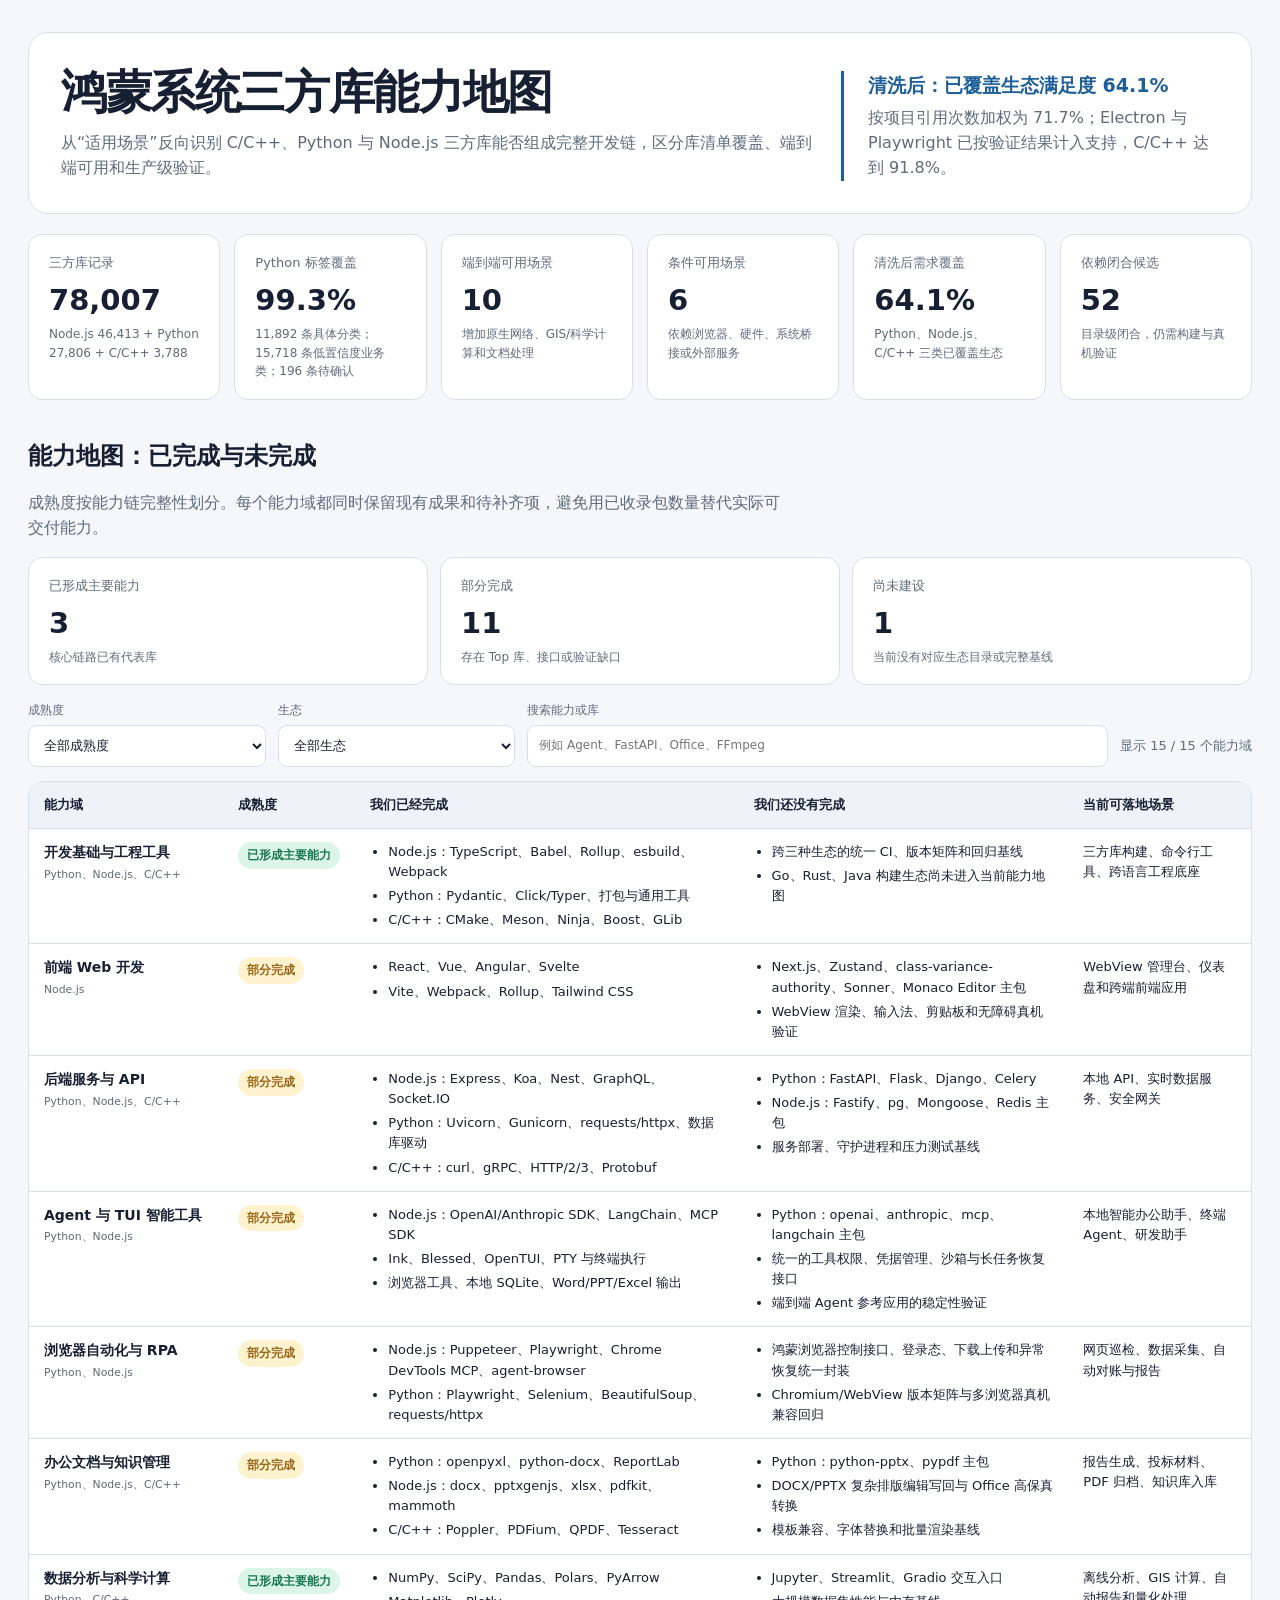
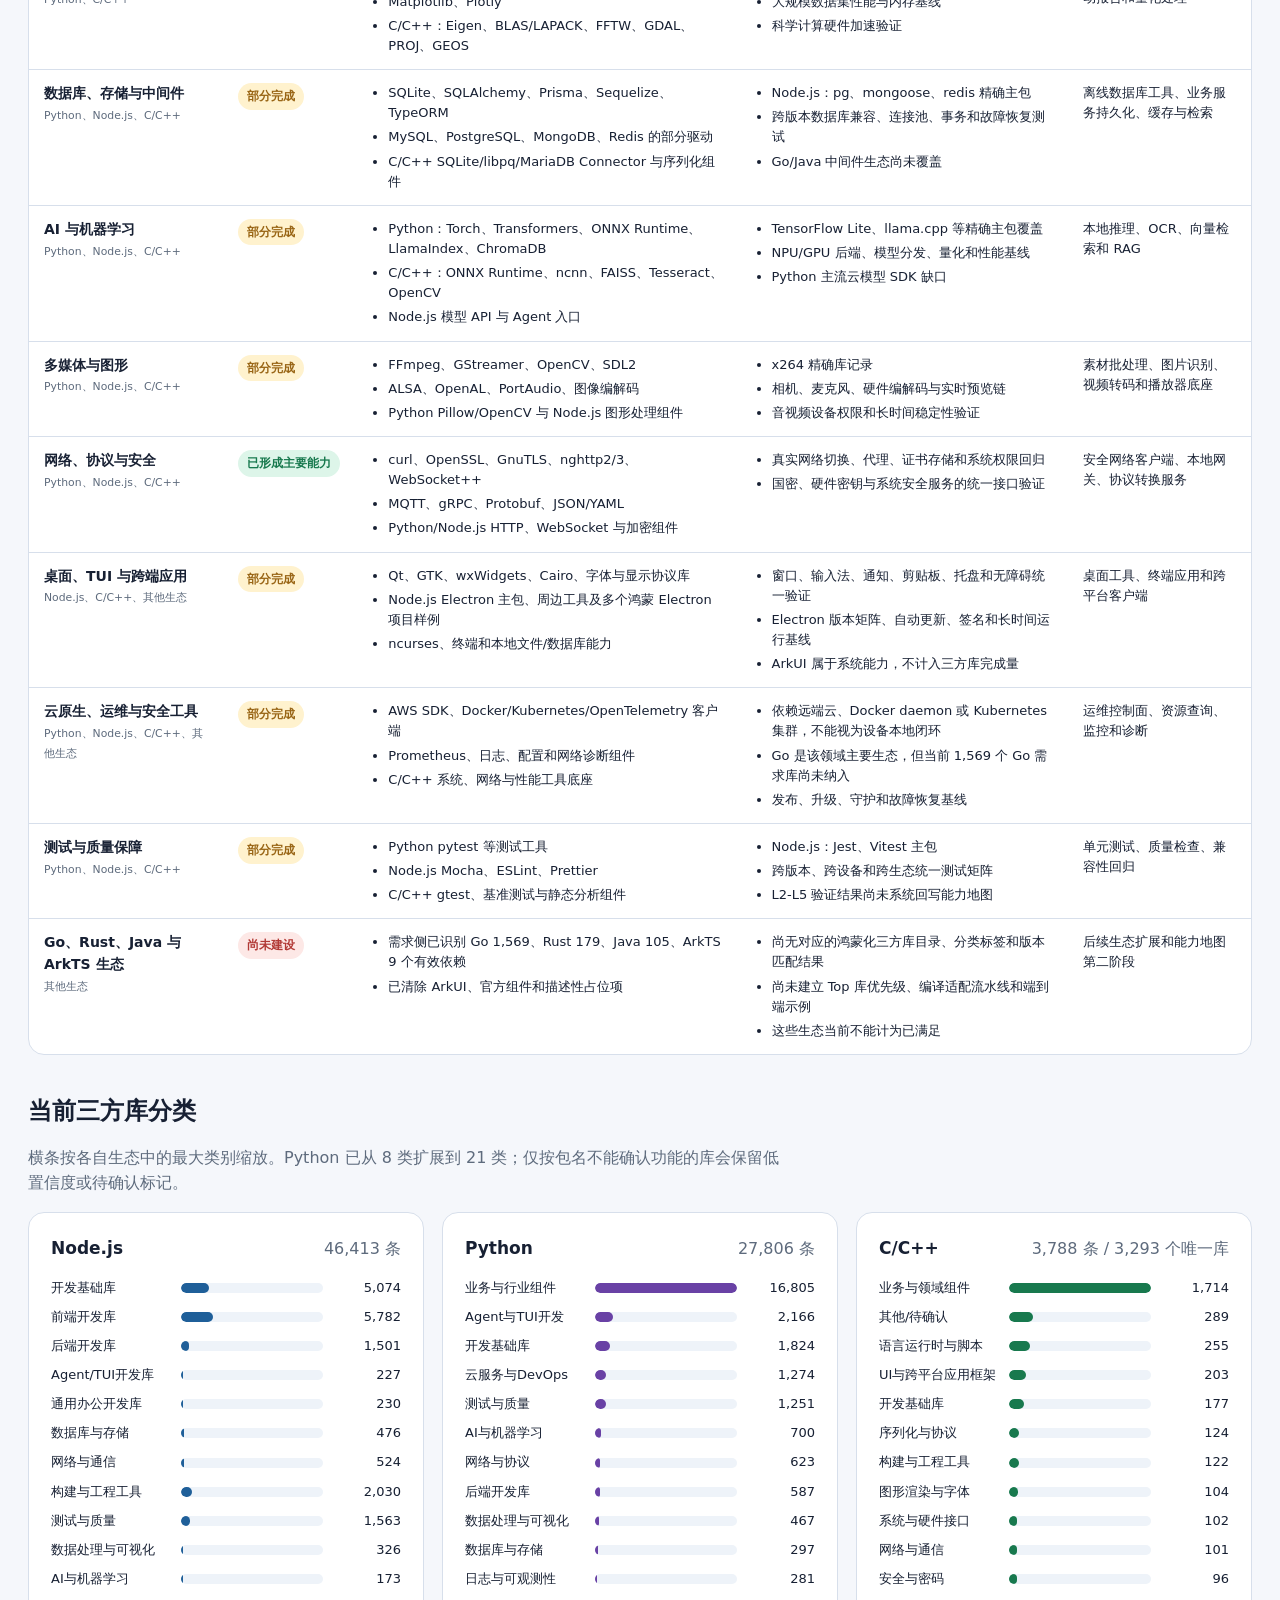
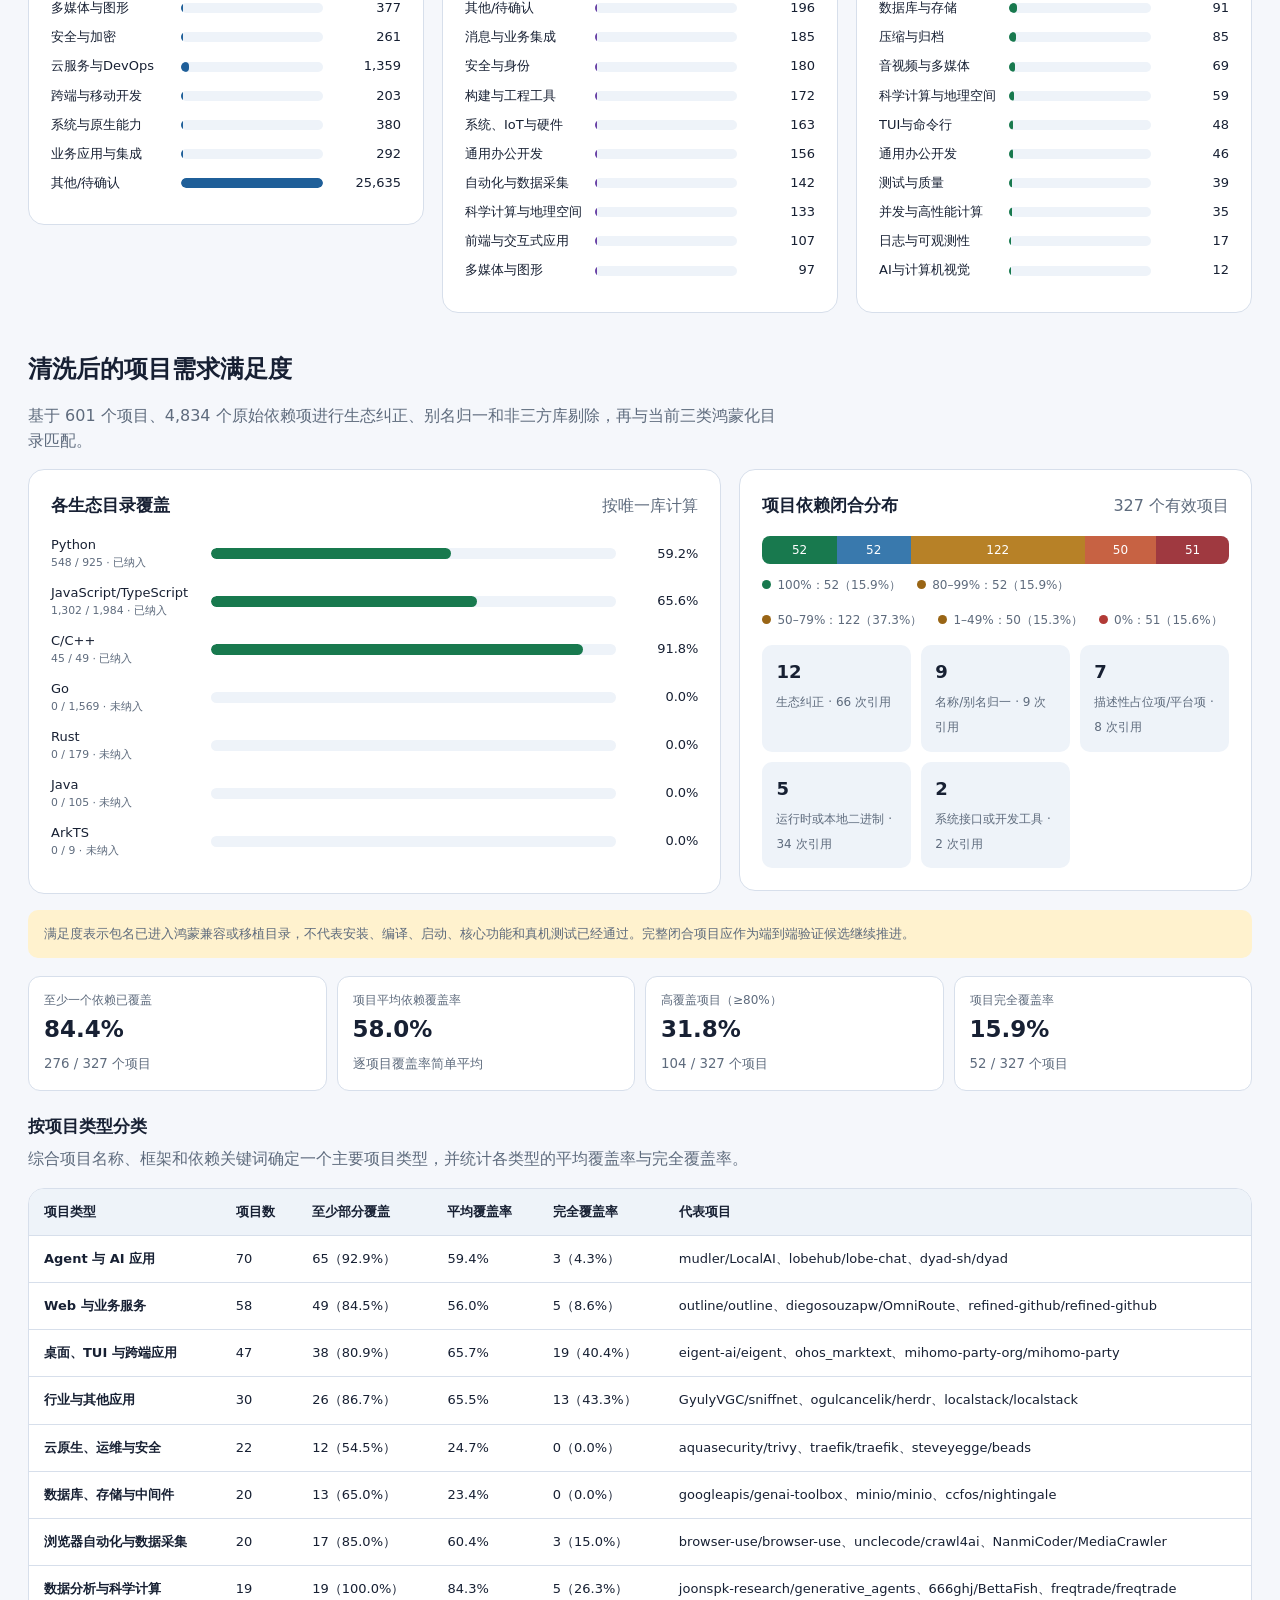
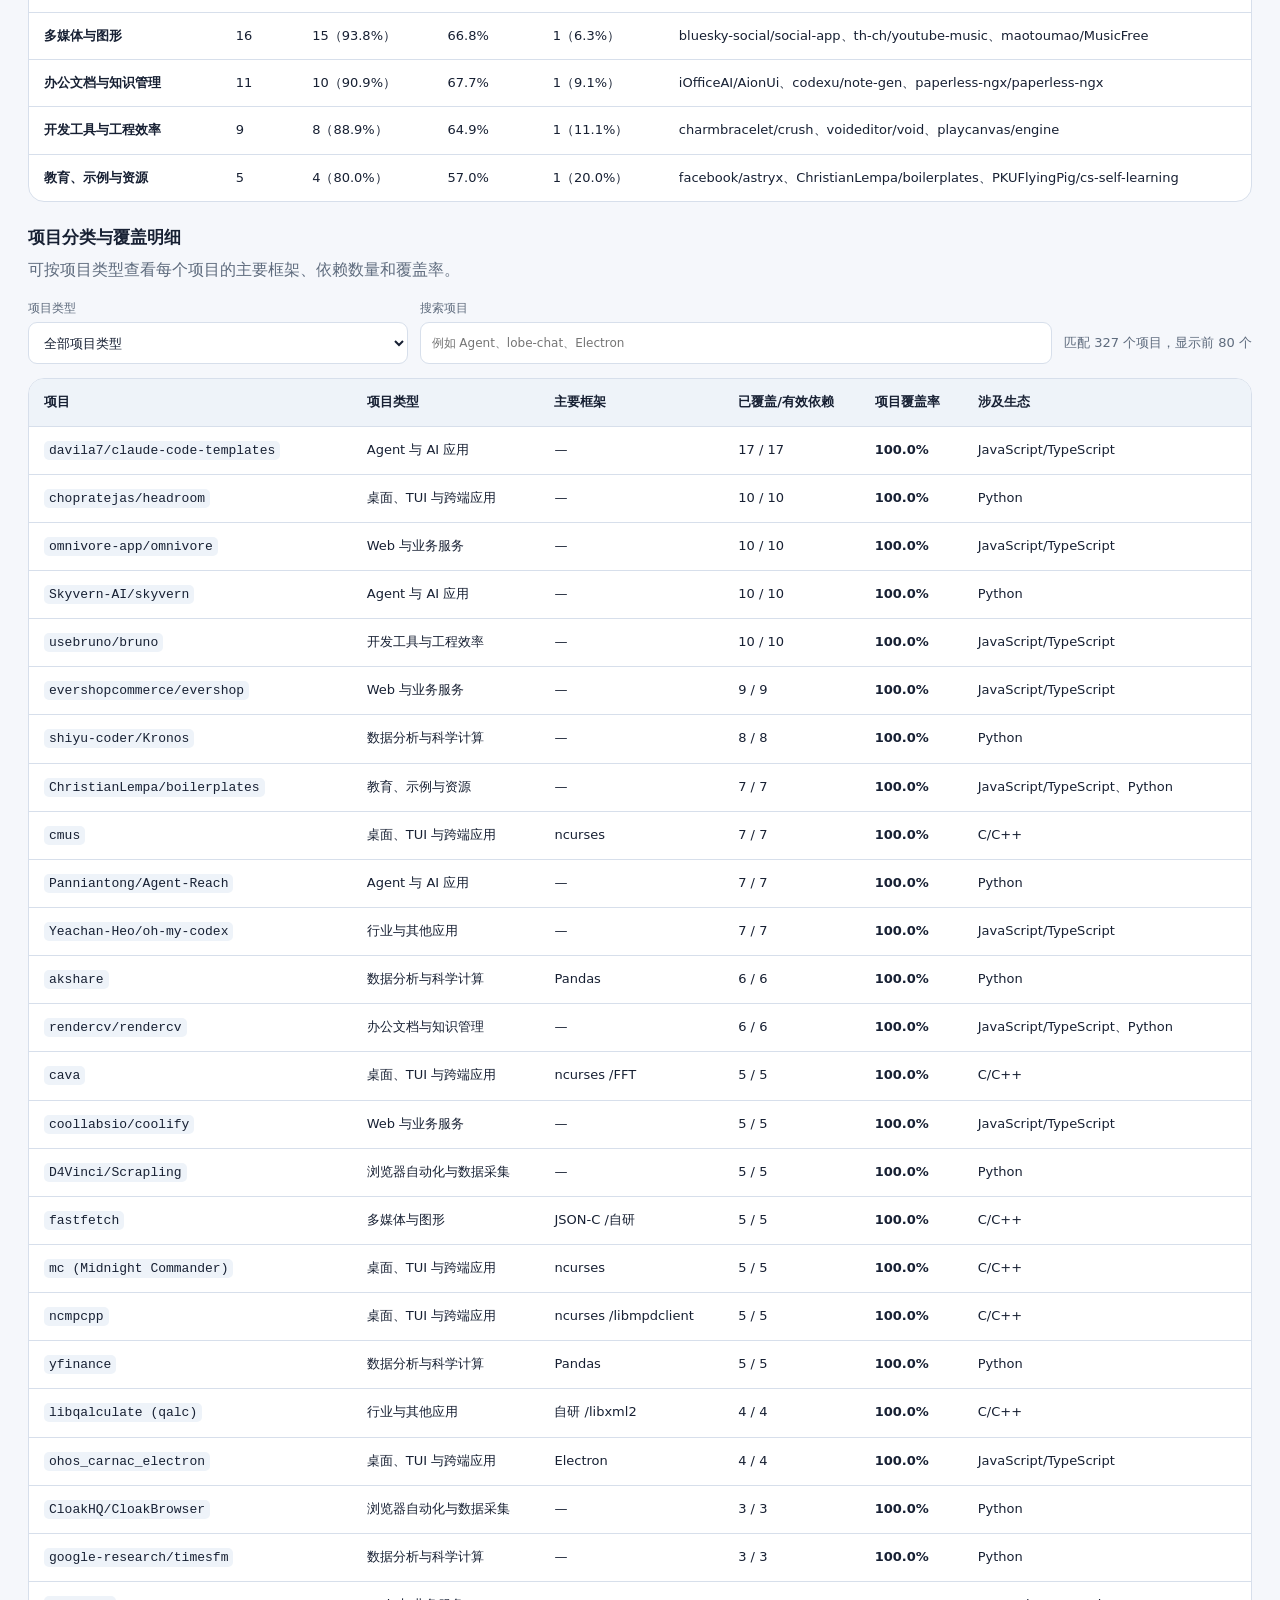
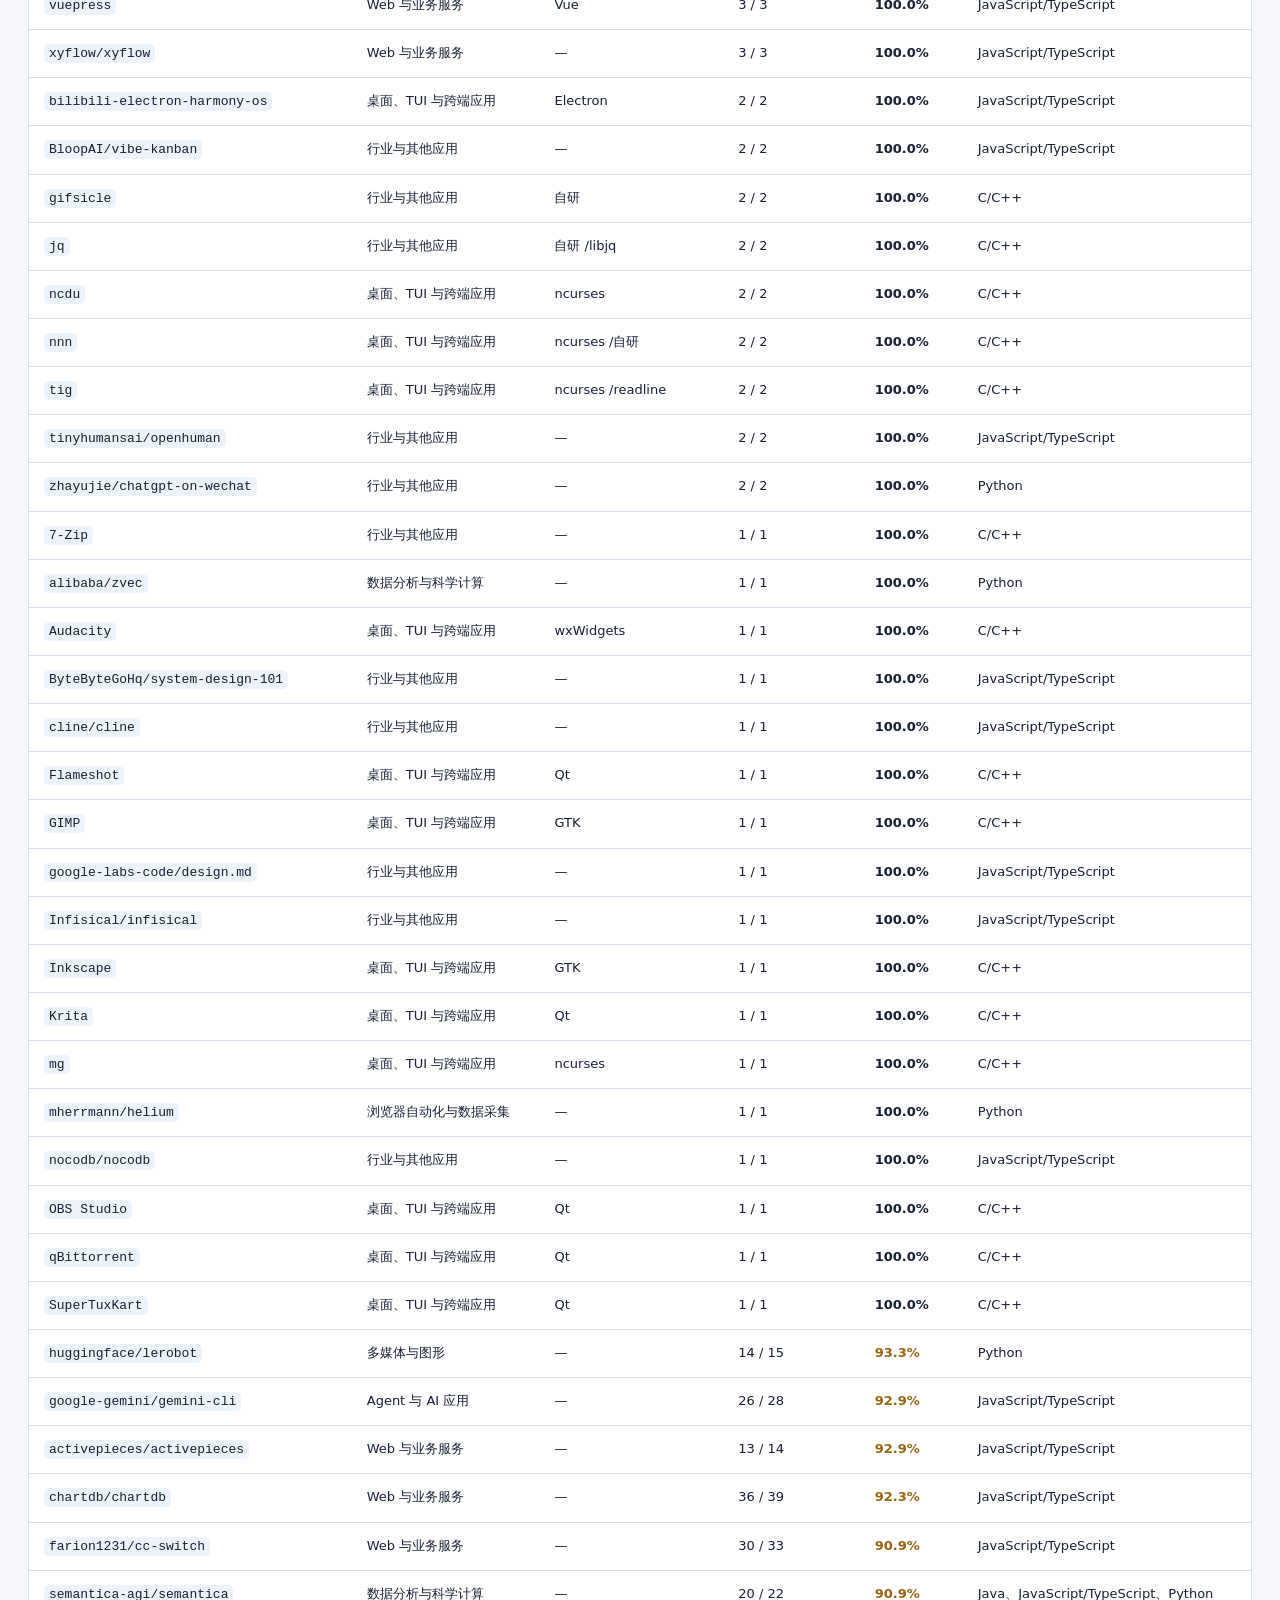
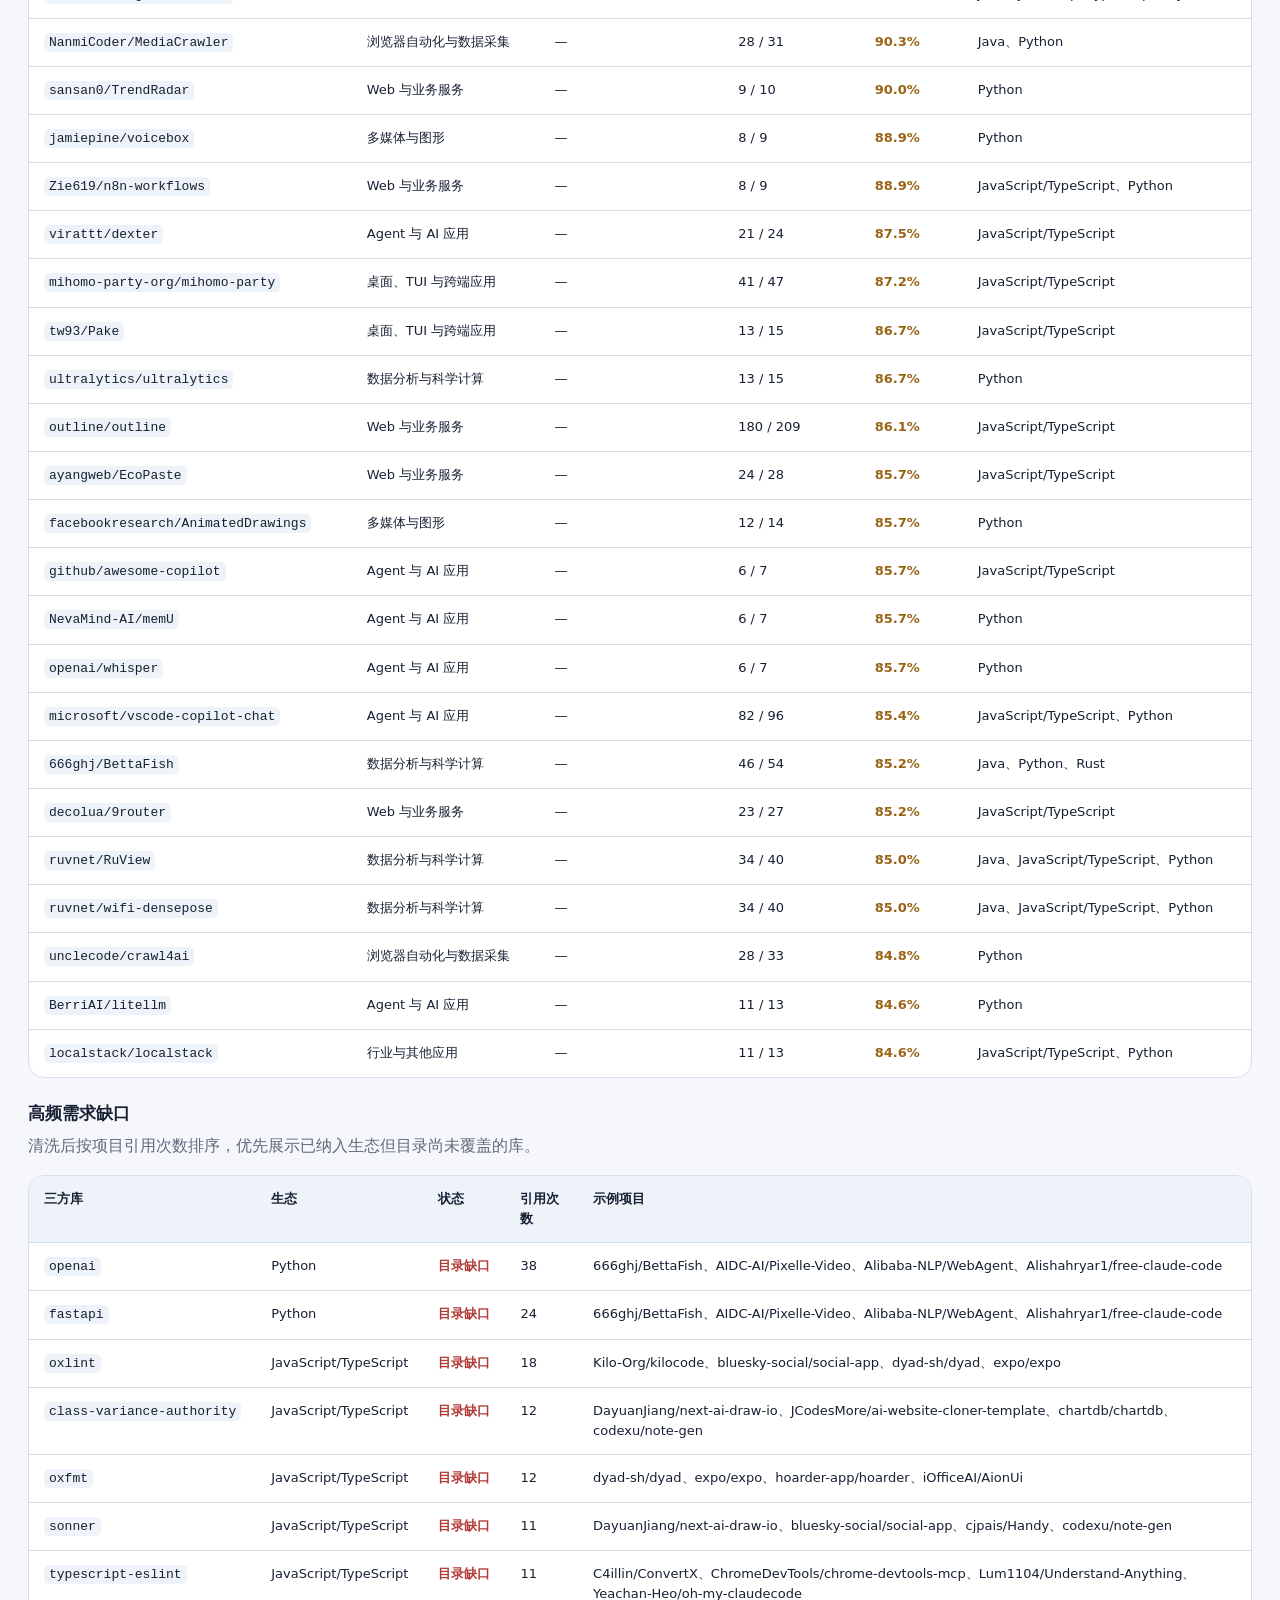
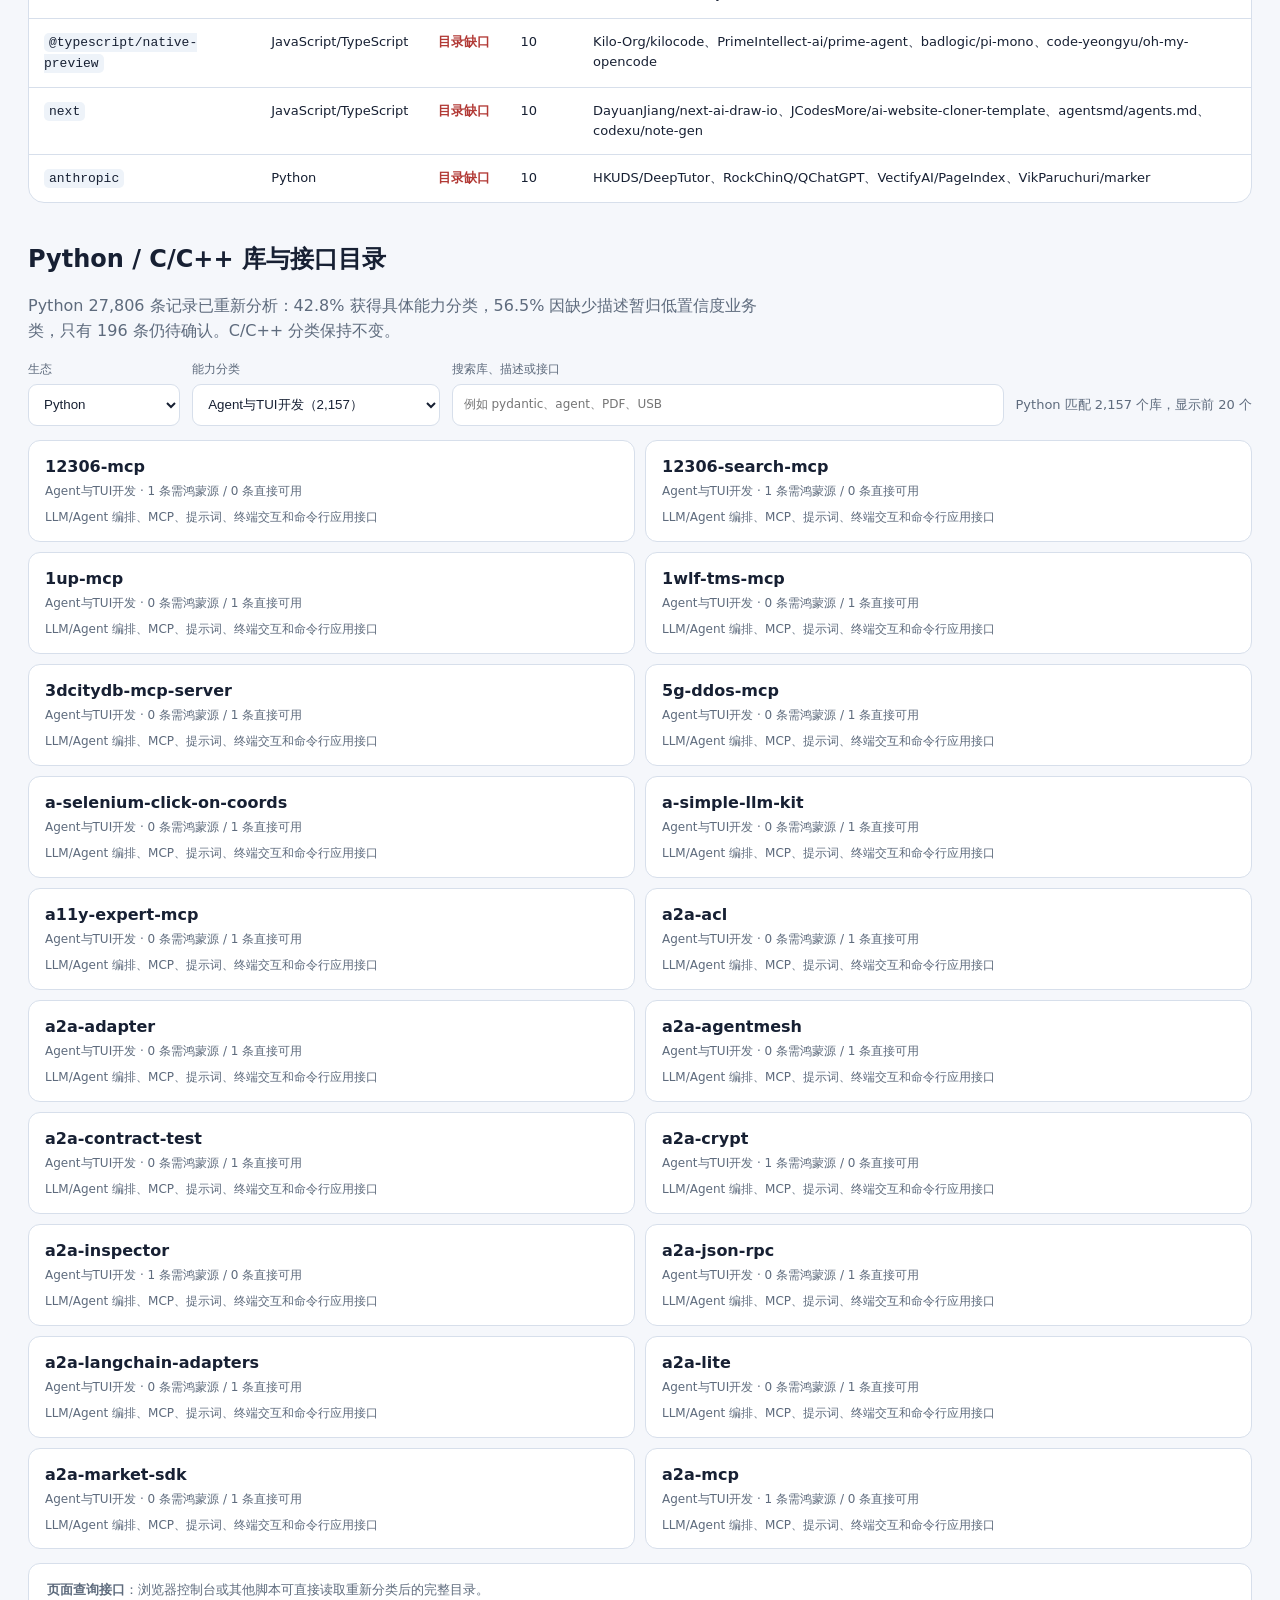
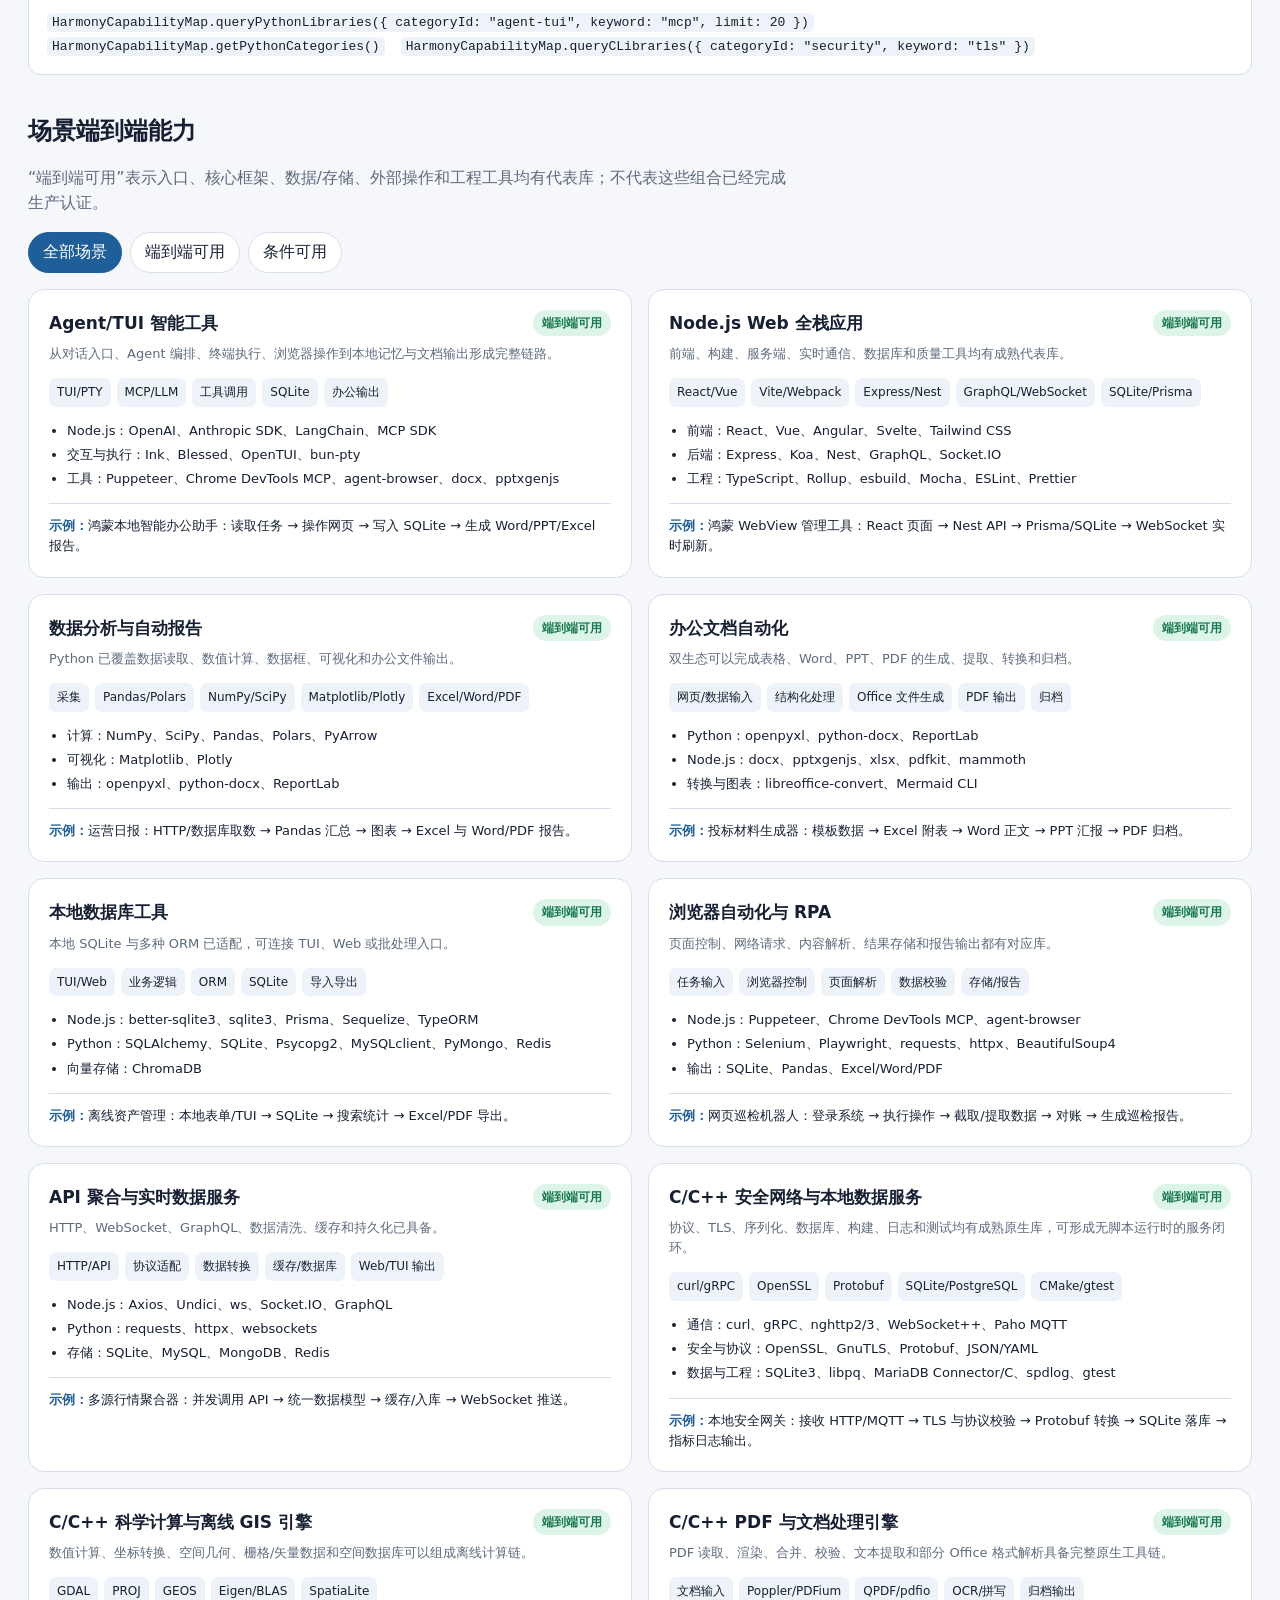
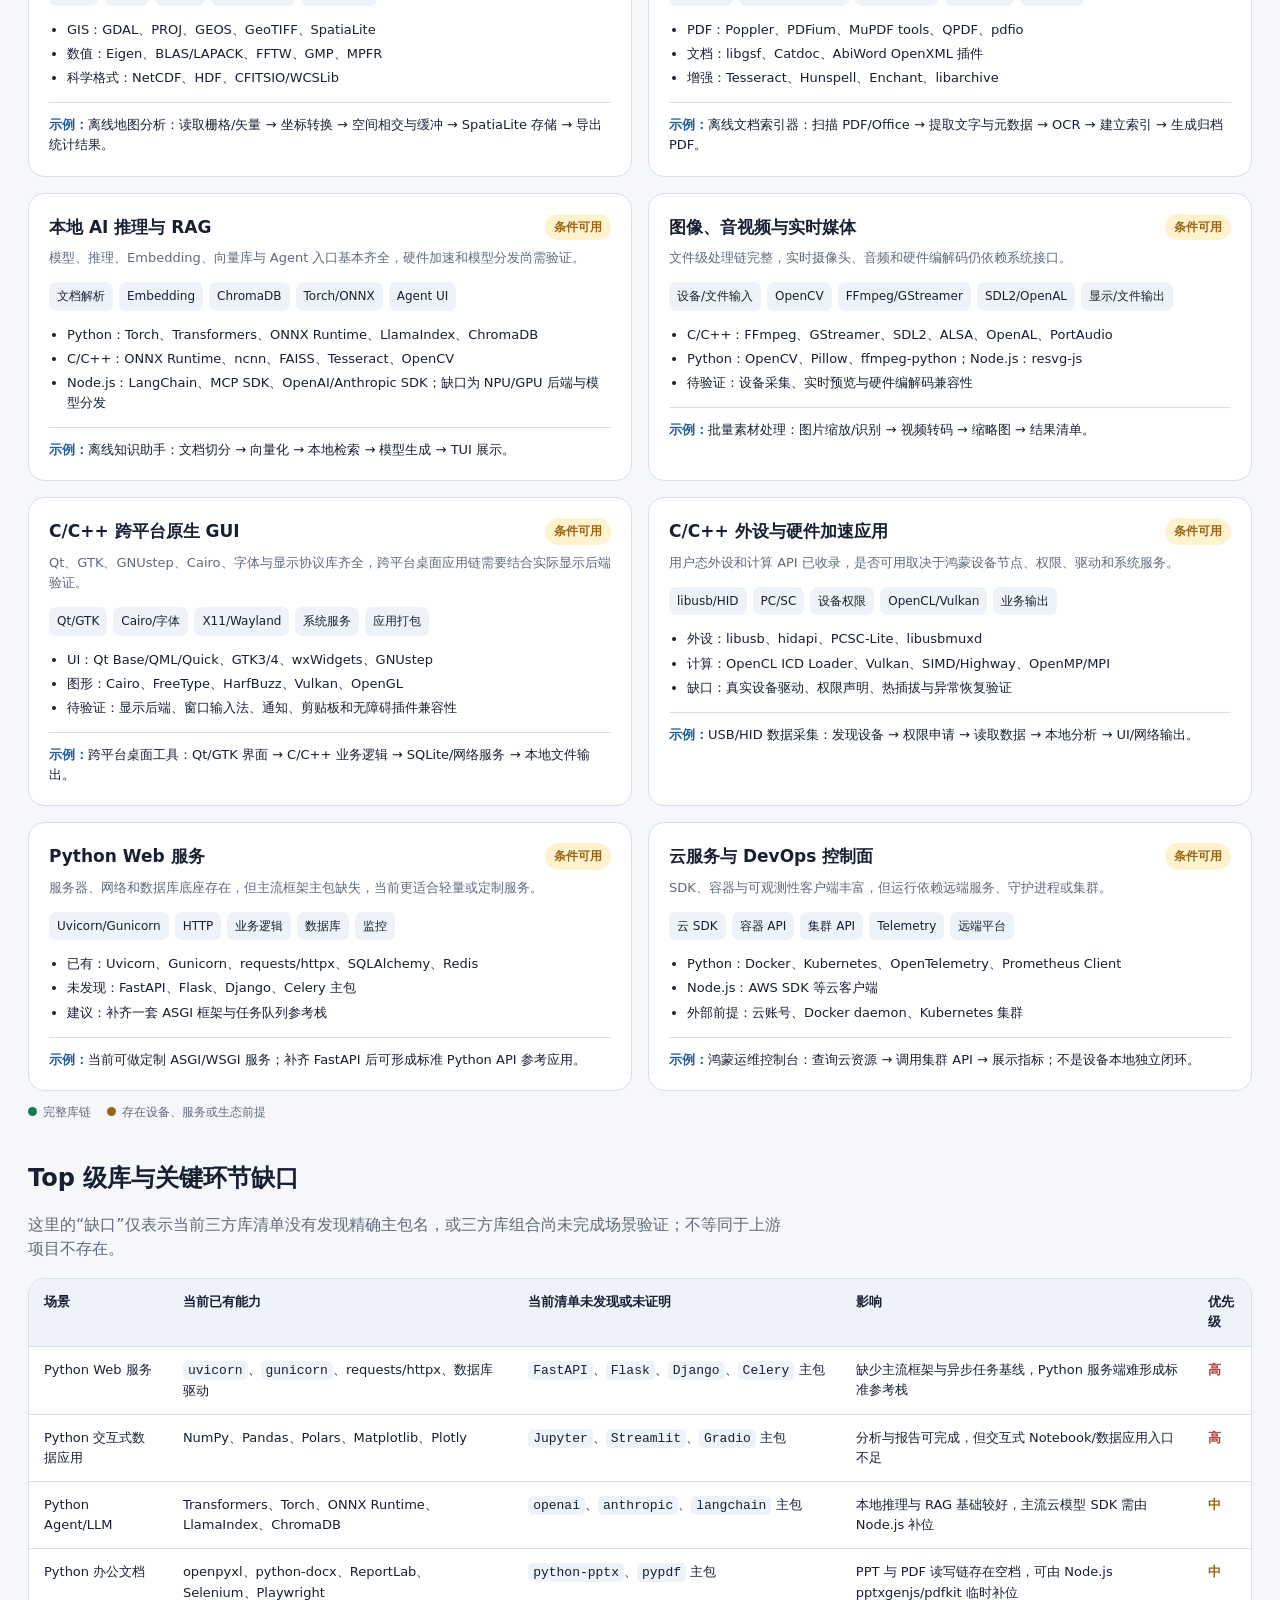
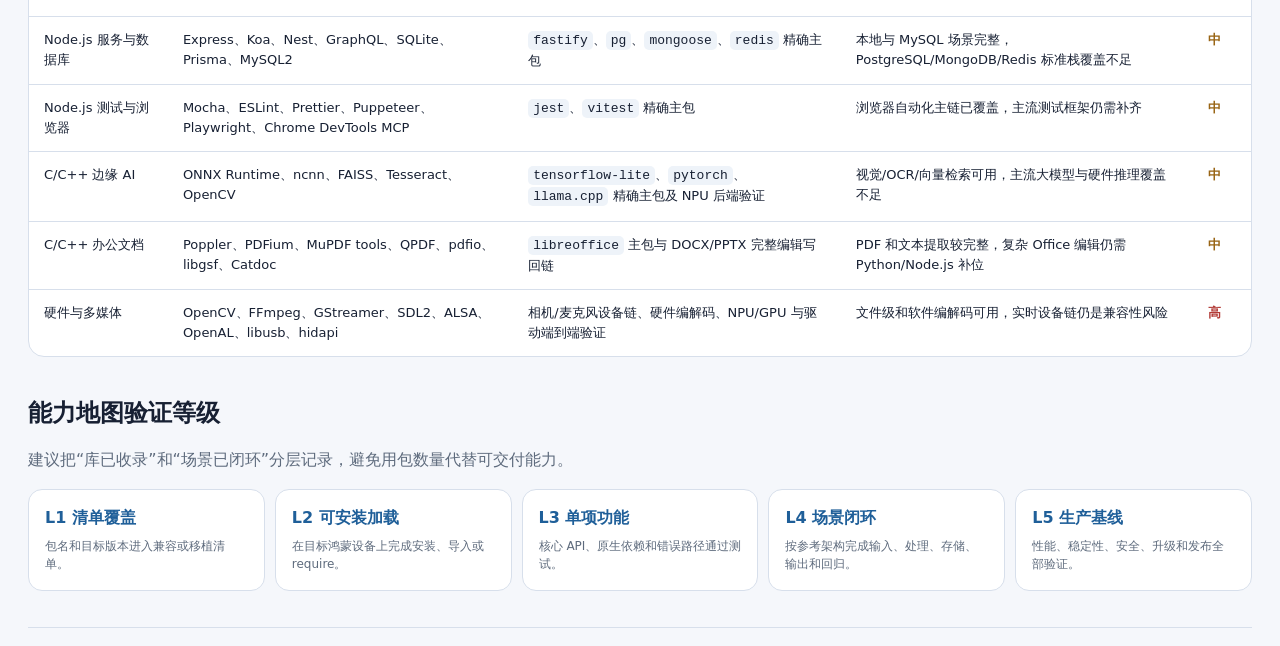
==== commit 3624ce78: "Add V1 scenario catalogue, research snapshots and project handoff" ====
--- a/index.html
+++ b/index.html
@@ -204,8 +204,8 @@
         <p class="lead">从“适用场景”反向识别 C/C++、Python 与 Node.js 三方库能否组成完整开发链，区分库清单覆盖、端到端可用和生产级验证。</p>
       </div>
       <div class="hero-summary">
-        <strong>清洗后：已覆盖生态满足度 64.0%</strong>
-        <p>按项目引用次数加权为 71.3%；C/C++ 达到 91.8%，Python 与 Node.js 的主要缺口集中在 Top 框架和长尾依赖。</p>
+        <strong>清洗后：已覆盖生态满足度 64.1%</strong>
+        <p>按项目引用次数加权为 71.7%；Electron 与 Playwright 已按验证结果计入支持，C/C++ 达到 91.8%。</p>
       </div>
     </header>
 
@@ -214,8 +214,8 @@
       <div class="metric"><div class="metric-label">Python 标签覆盖</div><div class="metric-value">99.3%</div><div class="metric-note">11,892 条具体分类；15,718 条低置信度业务类；196 条待确认</div></div>
       <div class="metric"><div class="metric-label">端到端可用场景</div><div class="metric-value">10</div><div class="metric-note">增加原生网络、GIS/科学计算和文档处理</div></div>
       <div class="metric"><div class="metric-label">条件可用场景</div><div class="metric-value">6</div><div class="metric-note">依赖浏览器、硬件、系统桥接或外部服务</div></div>
-      <div class="metric"><div class="metric-label">清洗后需求覆盖</div><div class="metric-value" id="mapped-coverage-metric">64.0%</div><div class="metric-note">Python、Node.js、C/C++ 三类已覆盖生态</div></div>
-      <div class="metric"><div class="metric-label">依赖闭合候选</div><div class="metric-value" id="full-project-metric">51</div><div class="metric-note">目录级闭合，仍需构建与真机验证</div></div>
+      <div class="metric"><div class="metric-label">清洗后需求覆盖</div><div class="metric-value" id="mapped-coverage-metric">64.1%</div><div class="metric-note">Python、Node.js、C/C++ 三类已覆盖生态</div></div>
+      <div class="metric"><div class="metric-label">依赖闭合候选</div><div class="metric-value" id="full-project-metric">52</div><div class="metric-note">目录级闭合，仍需构建与真机验证</div></div>
     </div>
 
     <section aria-labelledby="capability-overview-title">
@@ -280,9 +280,9 @@
       <div class="satisfaction-note">满足度表示包名已进入鸿蒙兼容或移植目录，不代表安装、编译、启动、核心功能和真机测试已经通过。完整闭合项目应作为端到端验证候选继续推进。</div>
       <div class="project-kpis" aria-label="项目覆盖率摘要">
         <div class="project-kpi"><span>至少一个依赖已覆盖</span><strong id="any-project-rate">84.4%</strong><small id="any-project-count">276 / 327 个项目</small></div>
-        <div class="project-kpi"><span>项目平均依赖覆盖率</span><strong id="average-project-rate">—</strong><small>逐项目覆盖率简单平均</small></div>
-        <div class="project-kpi"><span>高覆盖项目（≥80%）</span><strong id="high-project-rate">30.9%</strong><small id="high-project-count">101 / 327 个项目</small></div>
-        <div class="project-kpi"><span>项目完全覆盖率</span><strong id="full-project-rate">15.6%</strong><small id="full-project-count">51 / 327 个项目</small></div>
+        <div class="project-kpi"><span>项目平均依赖覆盖率</span><strong id="average-project-rate">58.0%</strong><small>逐项目覆盖率简单平均</small></div>
+        <div class="project-kpi"><span>高覆盖项目（≥80%）</span><strong id="high-project-rate">31.8%</strong><small id="high-project-count">104 / 327 个项目</small></div>
+        <div class="project-kpi"><span>项目完全覆盖率</span><strong id="full-project-rate">15.9%</strong><small id="full-project-count">52 / 327 个项目</small></div>
       </div>
       <div class="section-head" style="margin-top:22px">
         <div><h3>按项目类型分类</h3><p>综合项目名称、框架和依赖关键词确定一个主要项目类型，并统计各类型的平均覆盖率与完全覆盖率。</p></div>
@@ -362,7 +362,7 @@
             <tr><td>Python Agent/LLM</td><td>Transformers、Torch、ONNX Runtime、LlamaIndex、ChromaDB</td><td><code>openai</code>、<code>anthropic</code>、<code>langchain</code> 主包</td><td>本地推理与 RAG 基础较好，主流云模型 SDK 需由 Node.js 补位</td><td class="priority medium">中</td></tr>
             <tr><td>Python 办公文档</td><td>openpyxl、python-docx、ReportLab、Selenium、Playwright</td><td><code>python-pptx</code>、<code>pypdf</code> 主包</td><td>PPT 与 PDF 读写链存在空档，可由 Node.js pptxgenjs/pdfkit 临时补位</td><td class="priority medium">中</td></tr>
             <tr><td>Node.js 服务与数据库</td><td>Express、Koa、Nest、GraphQL、SQLite、Prisma、MySQL2</td><td><code>fastify</code>、<code>pg</code>、<code>mongoose</code>、<code>redis</code> 精确主包</td><td>本地与 MySQL 场景完整，PostgreSQL/MongoDB/Redis 标准栈覆盖不足</td><td class="priority medium">中</td></tr>
-            <tr><td>Node.js 测试与浏览器</td><td>Mocha、ESLint、Prettier、Puppeteer、Chrome DevTools MCP</td><td><code>jest</code>、<code>vitest</code>、<code>playwright</code> 精确主包</td><td>已有可用替代，但缺少主流测试与跨浏览器自动化组合</td><td class="priority medium">中</td></tr>
+            <tr><td>Node.js 测试与浏览器</td><td>Mocha、ESLint、Prettier、Puppeteer、Playwright、Chrome DevTools MCP</td><td><code>jest</code>、<code>vitest</code> 精确主包</td><td>浏览器自动化主链已覆盖，主流测试框架仍需补齐</td><td class="priority medium">中</td></tr>
             <tr><td>C/C++ 边缘 AI</td><td>ONNX Runtime、ncnn、FAISS、Tesseract、OpenCV</td><td><code>tensorflow-lite</code>、<code>pytorch</code>、<code>llama.cpp</code> 精确主包及 NPU 后端验证</td><td>视觉/OCR/向量检索可用，主流大模型与硬件推理覆盖不足</td><td class="priority medium">中</td></tr>
             <tr><td>C/C++ 办公文档</td><td>Poppler、PDFium、MuPDF tools、QPDF、pdfio、libgsf、Catdoc</td><td><code>libreoffice</code> 主包与 DOCX/PPTX 完整编辑写回链</td><td>PDF 和文本提取较完整，复杂 Office 编辑仍需 Python/Node.js 补位</td><td class="priority medium">中</td></tr>
             <tr><td>硬件与多媒体</td><td>OpenCV、FFmpeg、GStreamer、SDL2、ALSA、OpenAL、libusb、hidapi</td><td>相机/麦克风设备链、硬件编解码、NPU/GPU 与驱动端到端验证</td><td>文件级和软件编解码可用，实时设备链仍是兼容性风险</td><td class="priority high">高</td></tr>
@@ -382,12 +382,12 @@
       </div>
     </section>
 
-    <footer>数据基线：OpenHarmony Node.js、Python、C/C++ 三方库清单与全部项目三方库归一总结表；统计更新至 2026-09-10。需求侧已剔除 ArkUI/平台占位项、运行时二进制和系统接口，并完成明确的生态纠正与名称别名归一。</footer>
+    <footer>数据基线：OpenHarmony Node.js、Python、C/C++ 三方库清单与全部项目三方库归一总结表；统计更新至 2026-09-12。需求侧已剔除 ArkUI/平台占位项、运行时二进制和系统接口，并完成明确的生态纠正与名称别名归一；Electron 与 Playwright 按已验证支持项计入。</footer>
   </main>
 
   <script src="python-library-capabilities.js"></script>
   <script src="c-library-capabilities.js"></script>
-  <script src="third-party-satisfaction-cleaned.js"></script>
+  <script src="third-party-satisfaction-cleaned-v2.js"></script>
   <script>
     const pythonCatalog = window.HARMONY_PYTHON_CATALOG || { meta: {}, categories: [], libraries: [] };
     const cCatalog = window.HARMONY_C_CATALOG || { meta: {}, categories: [], libraries: [] };
@@ -435,8 +435,8 @@
       },
       {
         domain: "浏览器自动化与 RPA", maturity: "partial", maturityText: "部分完成", ecosystems: ["python", "node"],
-        done: ["Puppeteer、Chrome DevTools MCP、agent-browser", "Python Playwright、Selenium、BeautifulSoup、requests/httpx"],
-        missing: ["Node.js Playwright 精确主包", "鸿蒙浏览器控制接口、登录态、下载上传和异常恢复统一封装", "多浏览器真机兼容回归"],
+        done: ["Node.js：Puppeteer、Playwright、Chrome DevTools MCP、agent-browser", "Python：Playwright、Selenium、BeautifulSoup、requests/httpx"],
+        missing: ["鸿蒙浏览器控制接口、登录态、下载上传和异常恢复统一封装", "Chromium/WebView 版本矩阵与多浏览器真机兼容回归"],
         scenario: "网页巡检、数据采集、自动对账与报告"
       },
       {
@@ -477,8 +477,8 @@
       },
       {
         domain: "桌面、TUI 与跨端应用", maturity: "partial", maturityText: "部分完成", ecosystems: ["node", "c", "other"],
-        done: ["Qt、GTK、wxWidgets、Cairo、字体与显示协议库", "Node.js Electron 周边工具及多个鸿蒙 Electron 项目样例", "ncurses、终端和本地文件/数据库能力"],
-        missing: ["electron 精确主包未进入当前 Node.js 目录", "窗口、输入法、通知、剪贴板、托盘和无障碍统一验证", "ArkUI 属于系统能力，不计入三方库完成量"],
+        done: ["Qt、GTK、wxWidgets、Cairo、字体与显示协议库", "Node.js Electron 主包、周边工具及多个鸿蒙 Electron 项目样例", "ncurses、终端和本地文件/数据库能力"],
+        missing: ["窗口、输入法、通知、剪贴板、托盘和无障碍统一验证", "Electron 版本矩阵、自动更新、签名和长时间运行基线", "ArkUI 属于系统能力，不计入三方库完成量"],
         scenario: "桌面工具、终端应用和跨平台客户端"
       },
       {
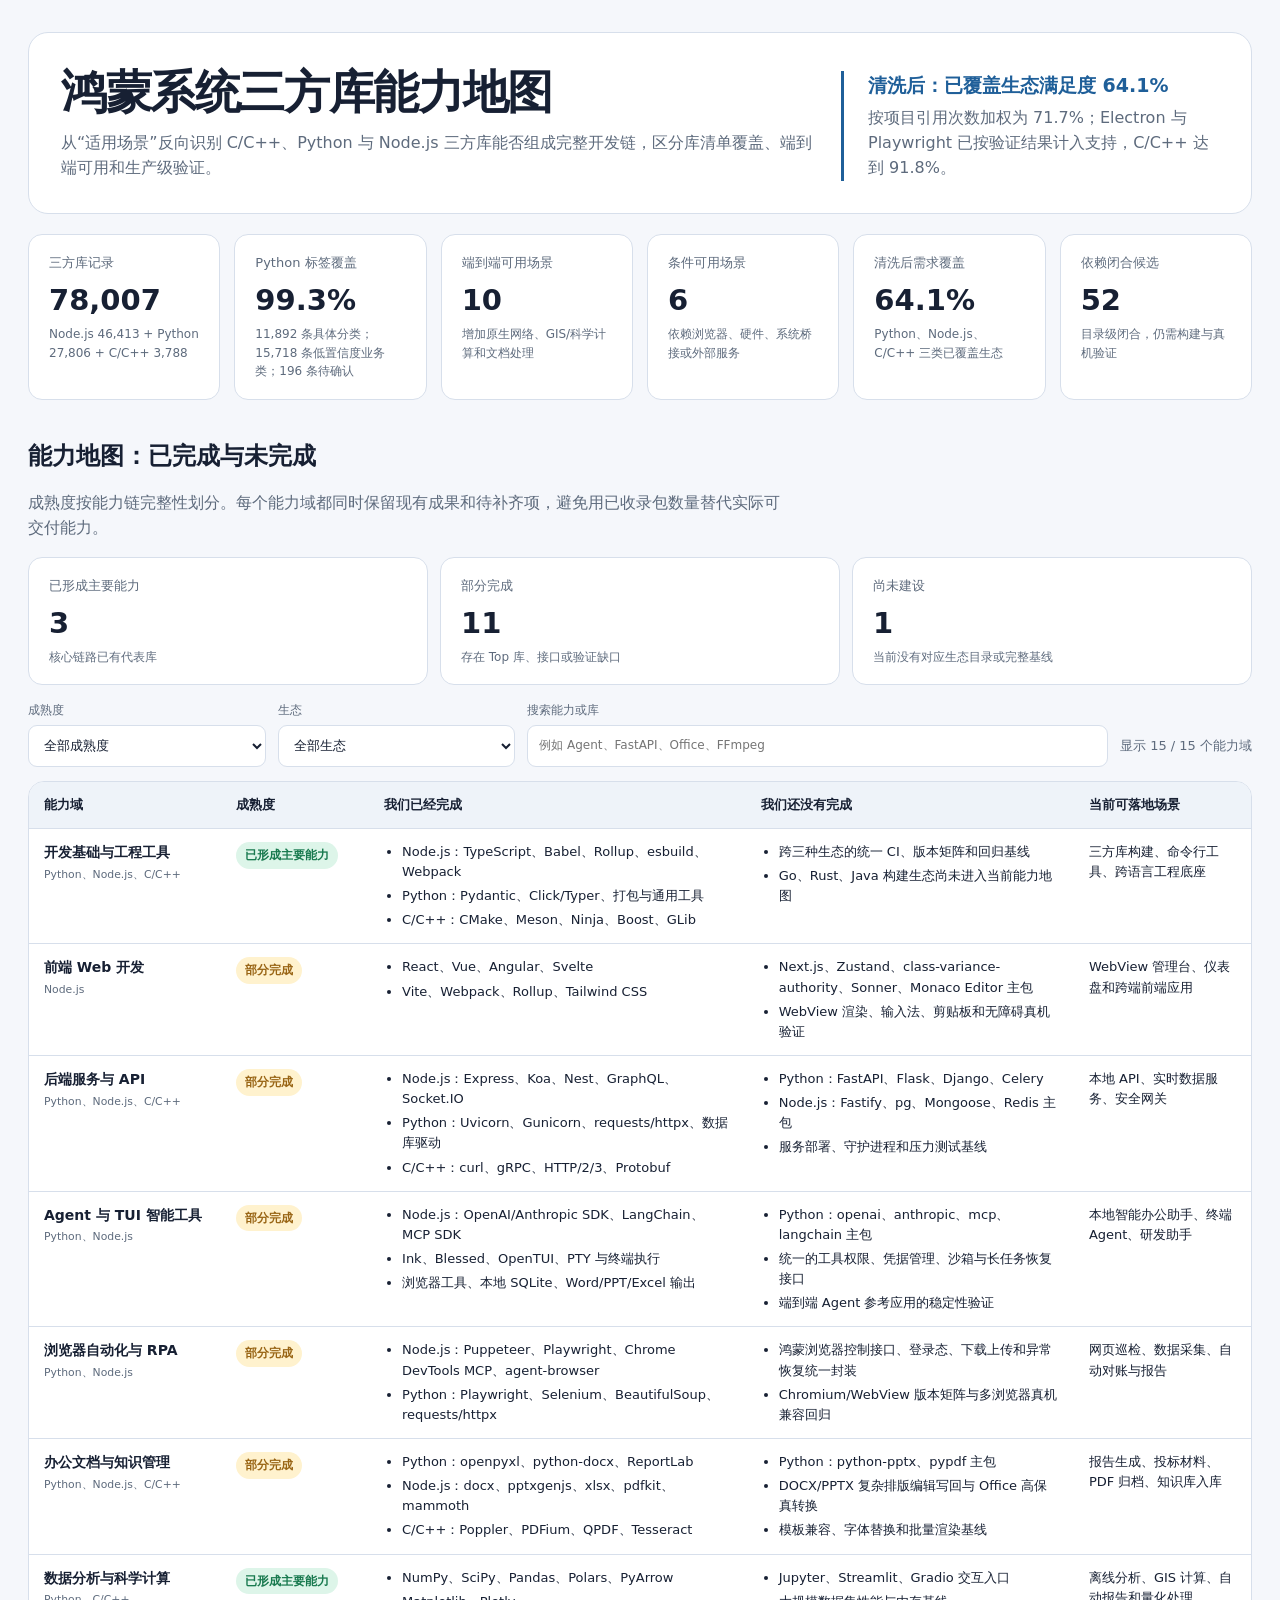
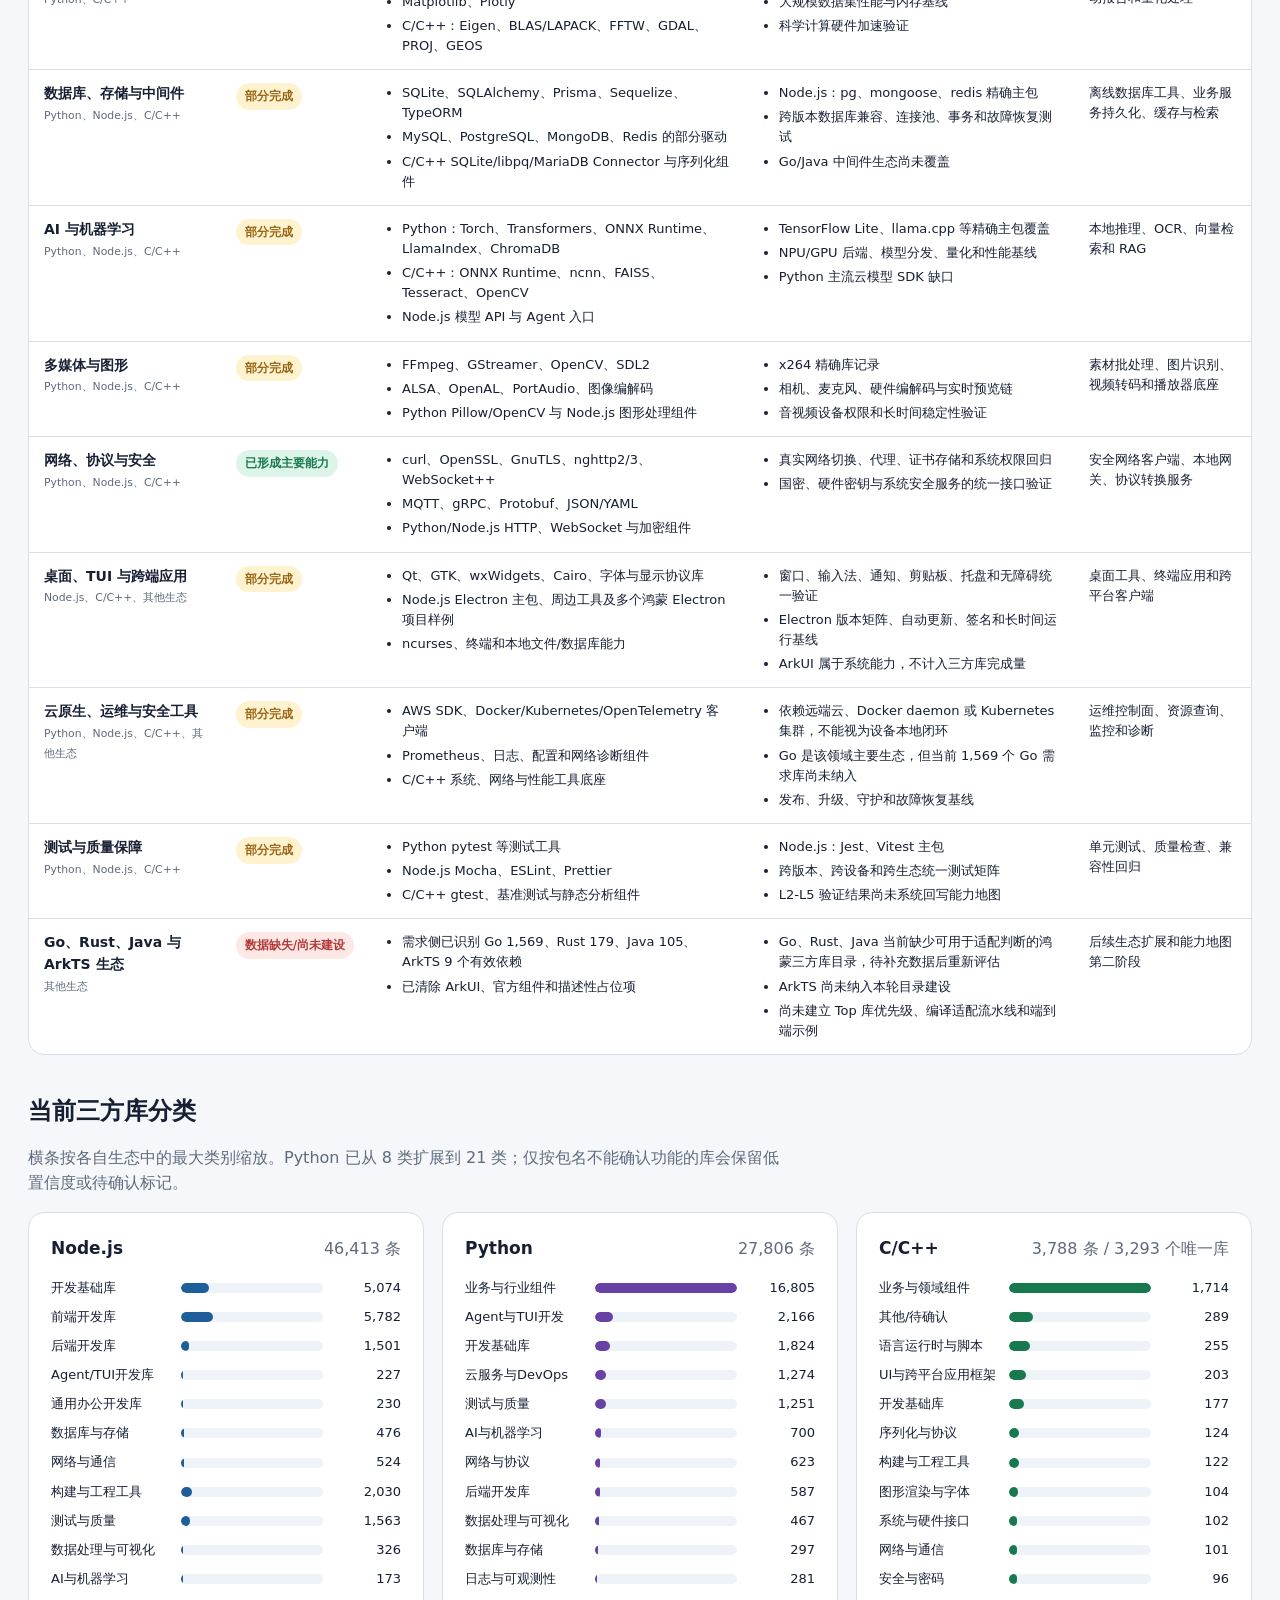
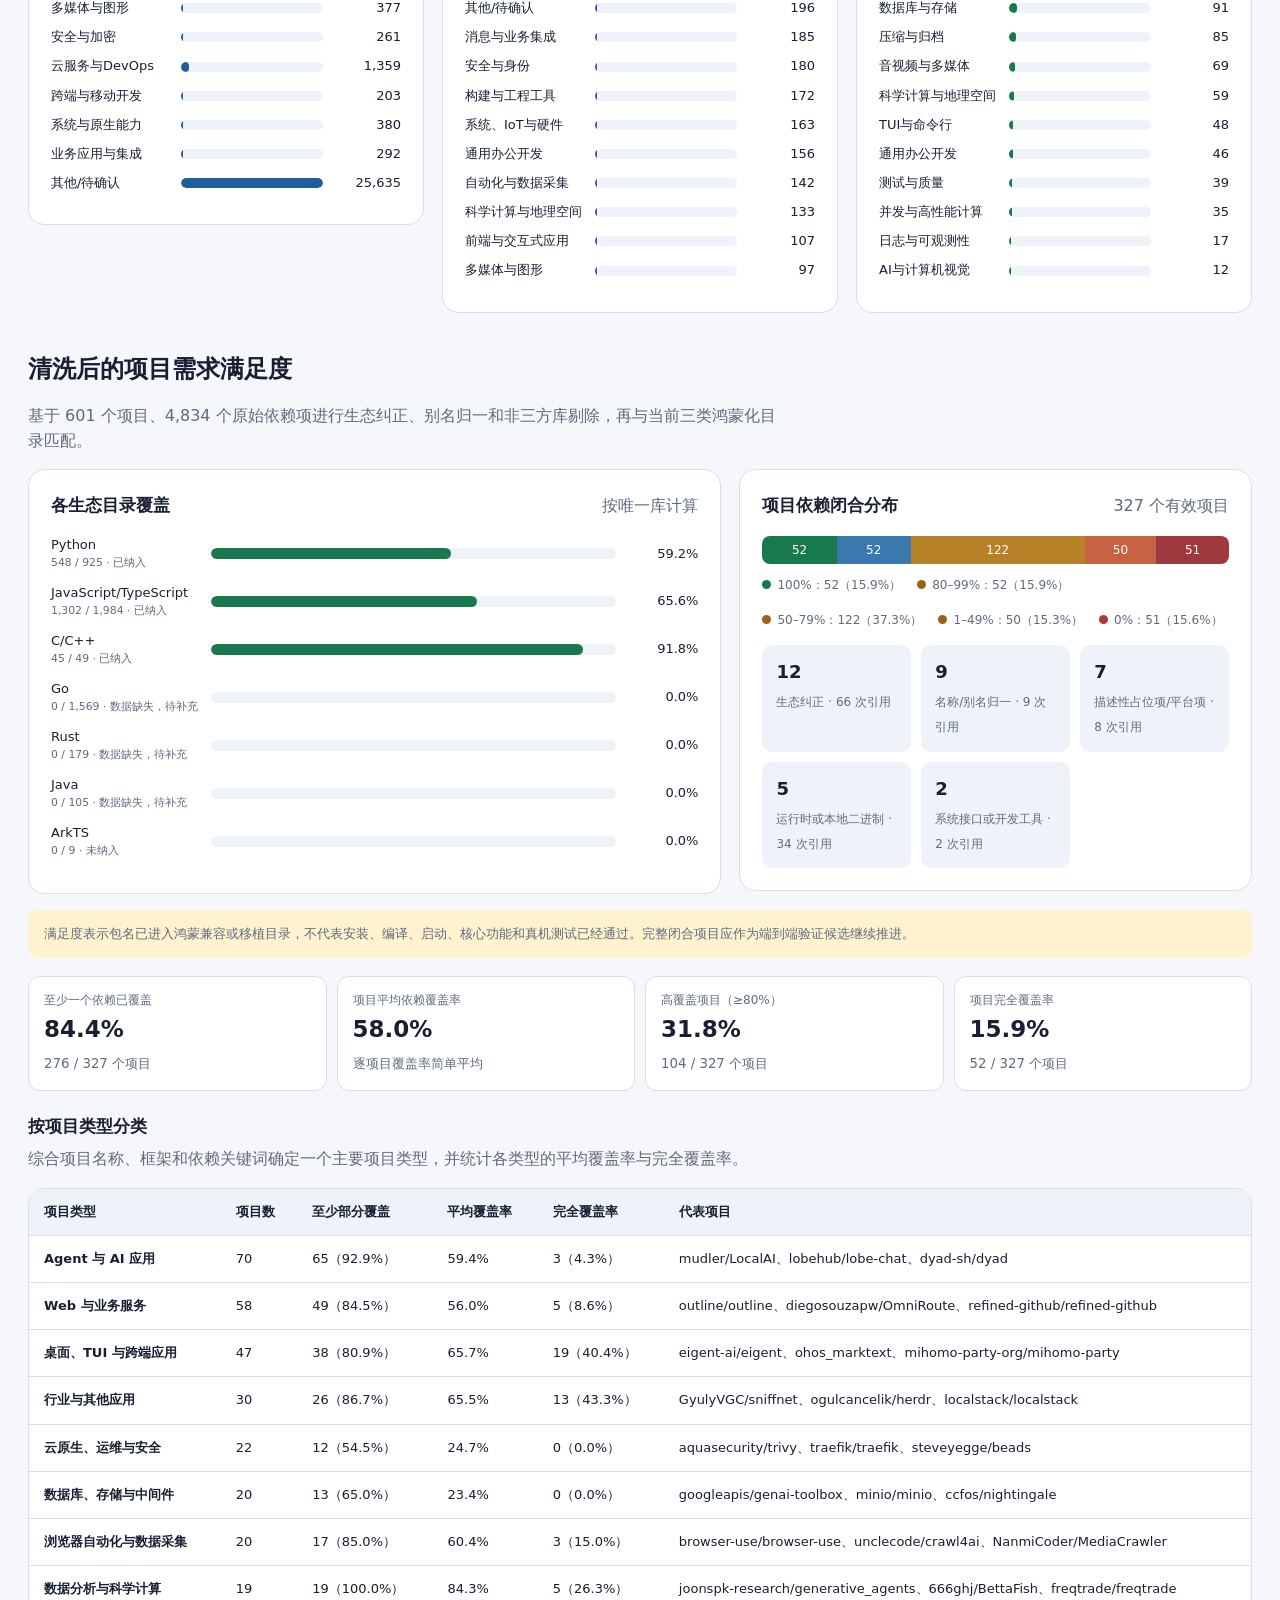
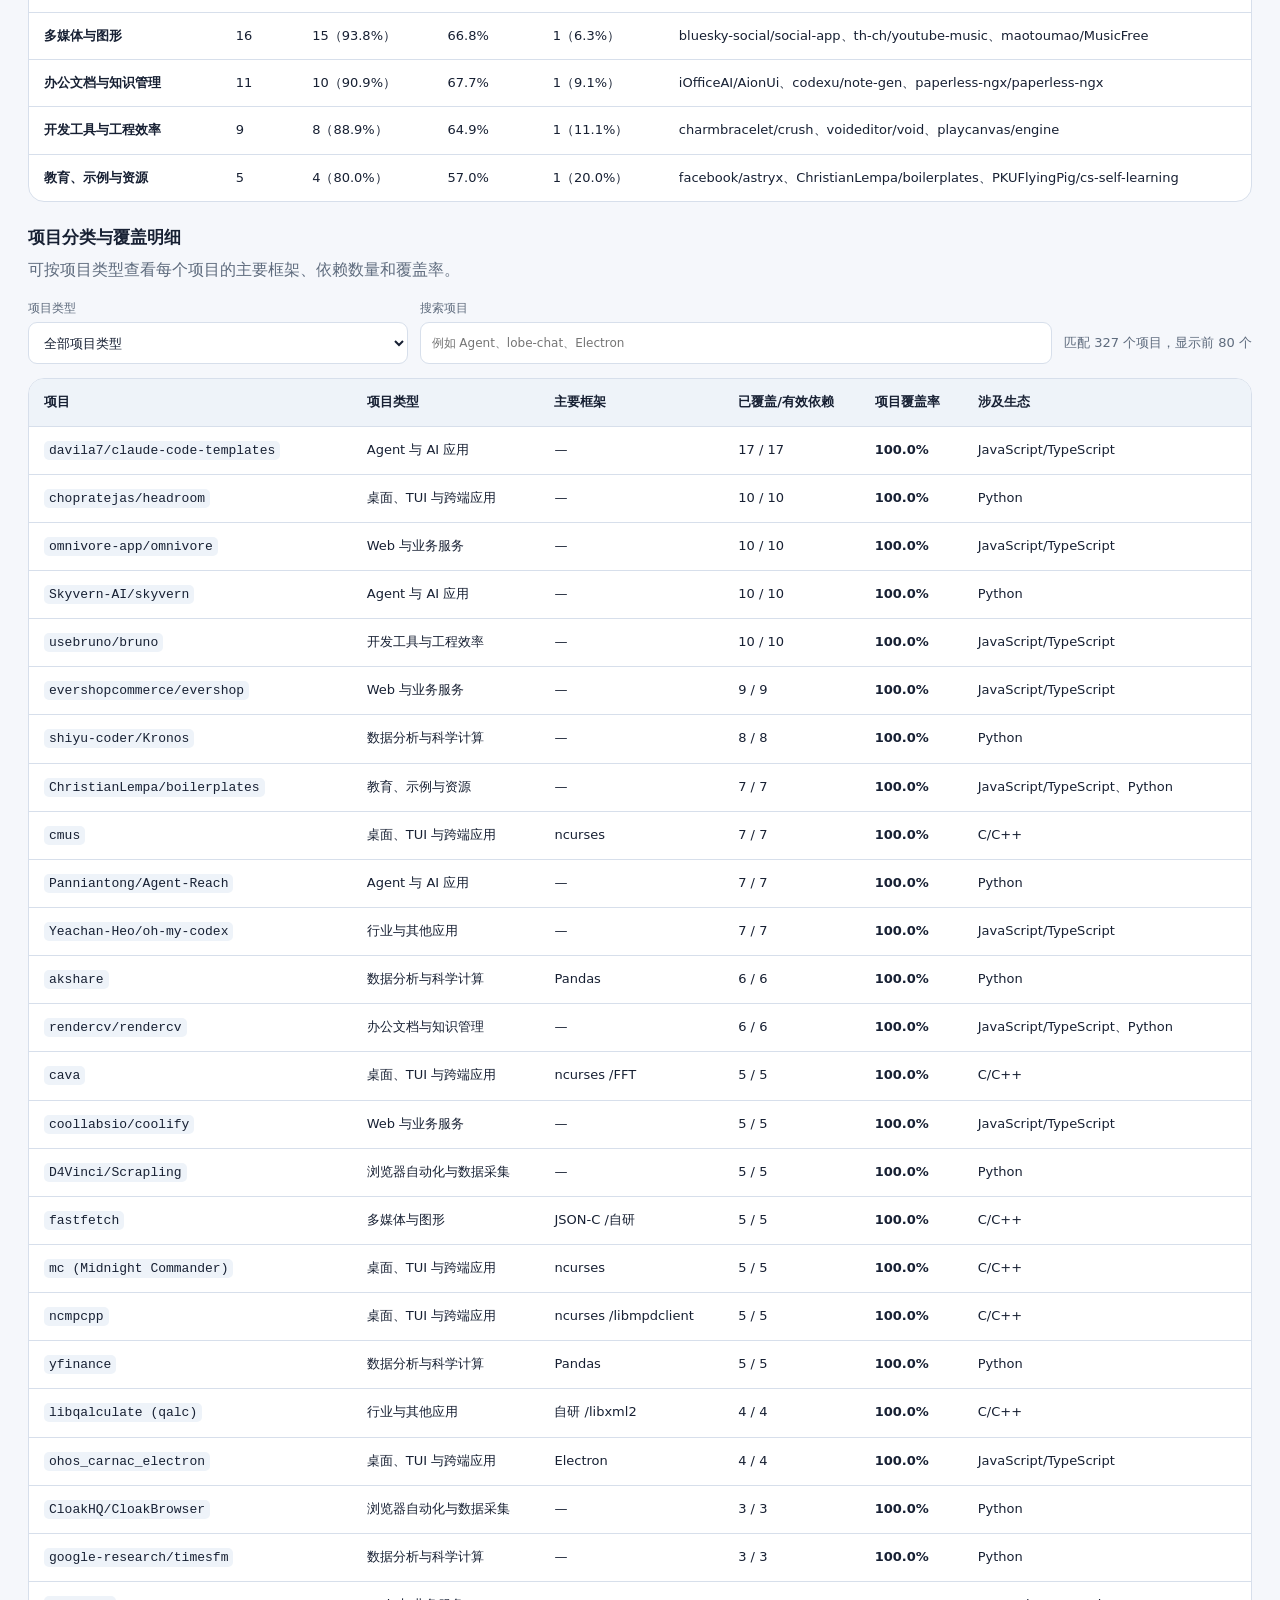
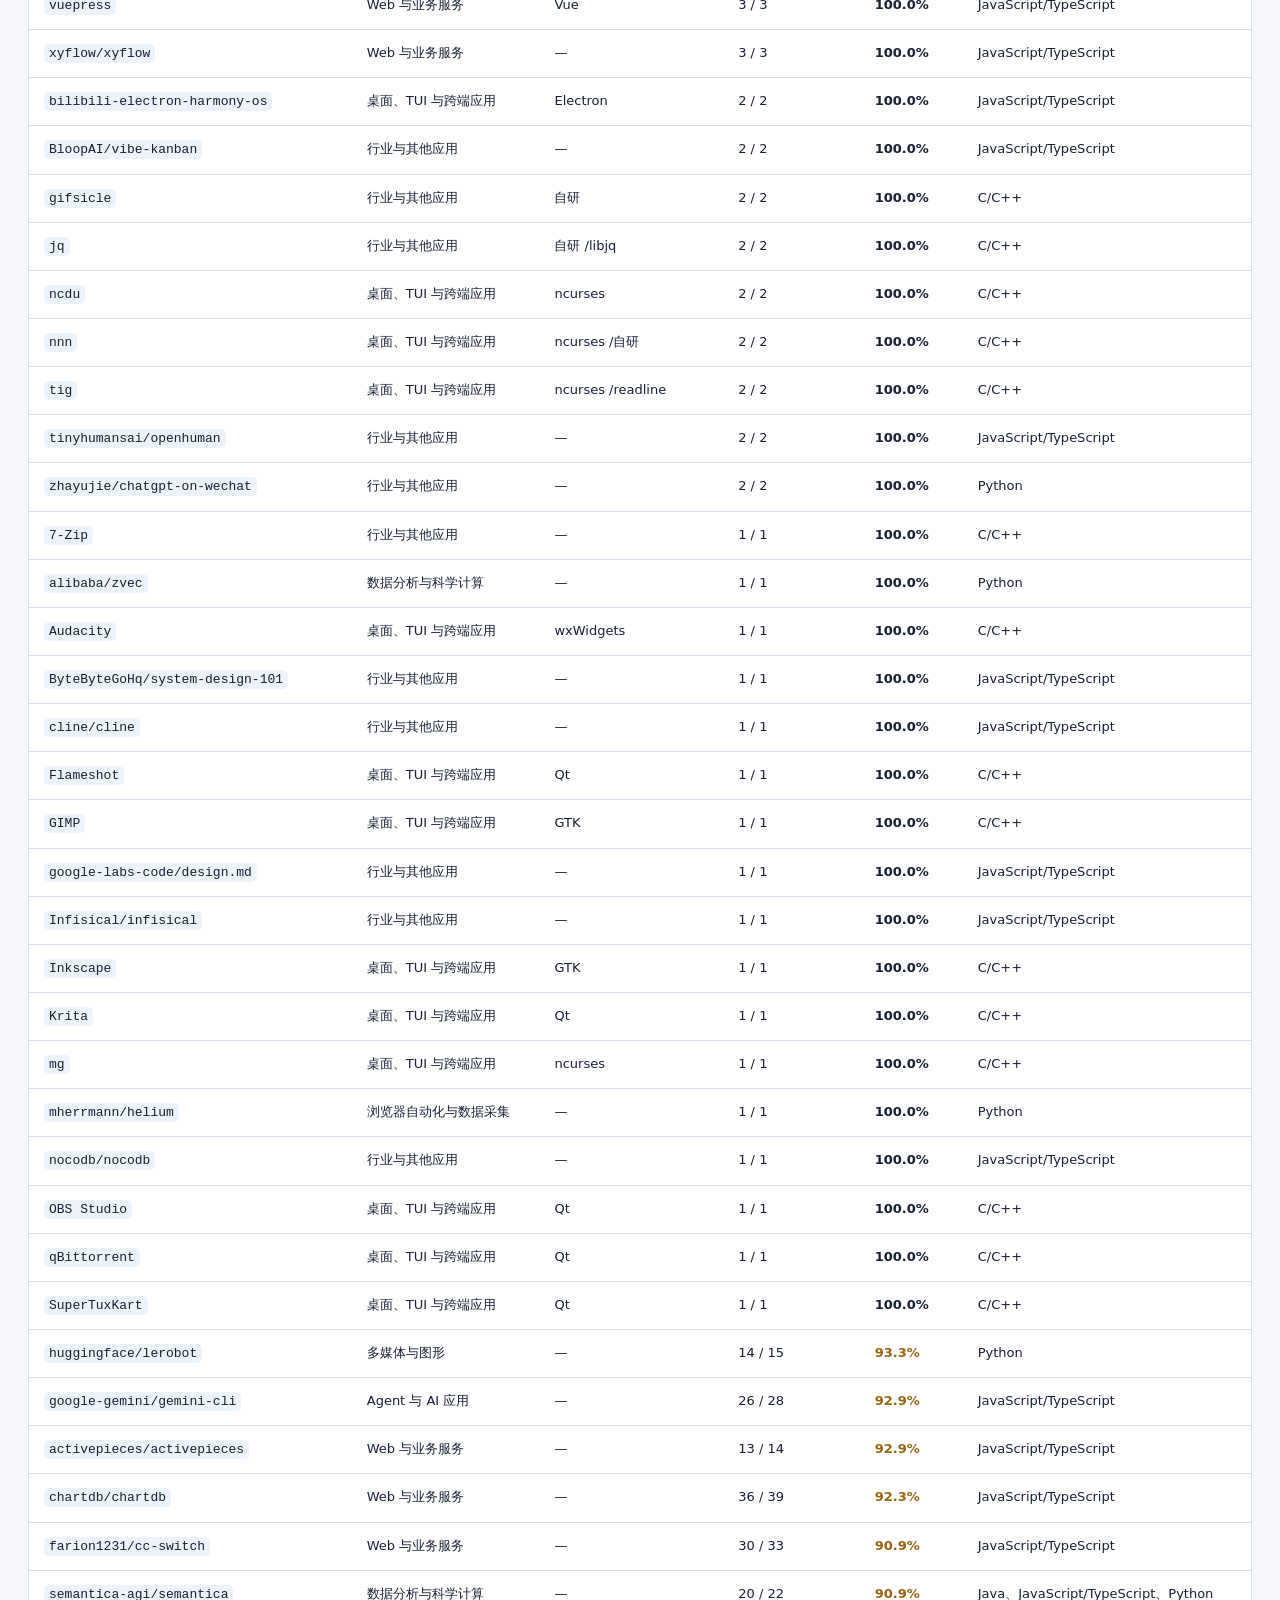
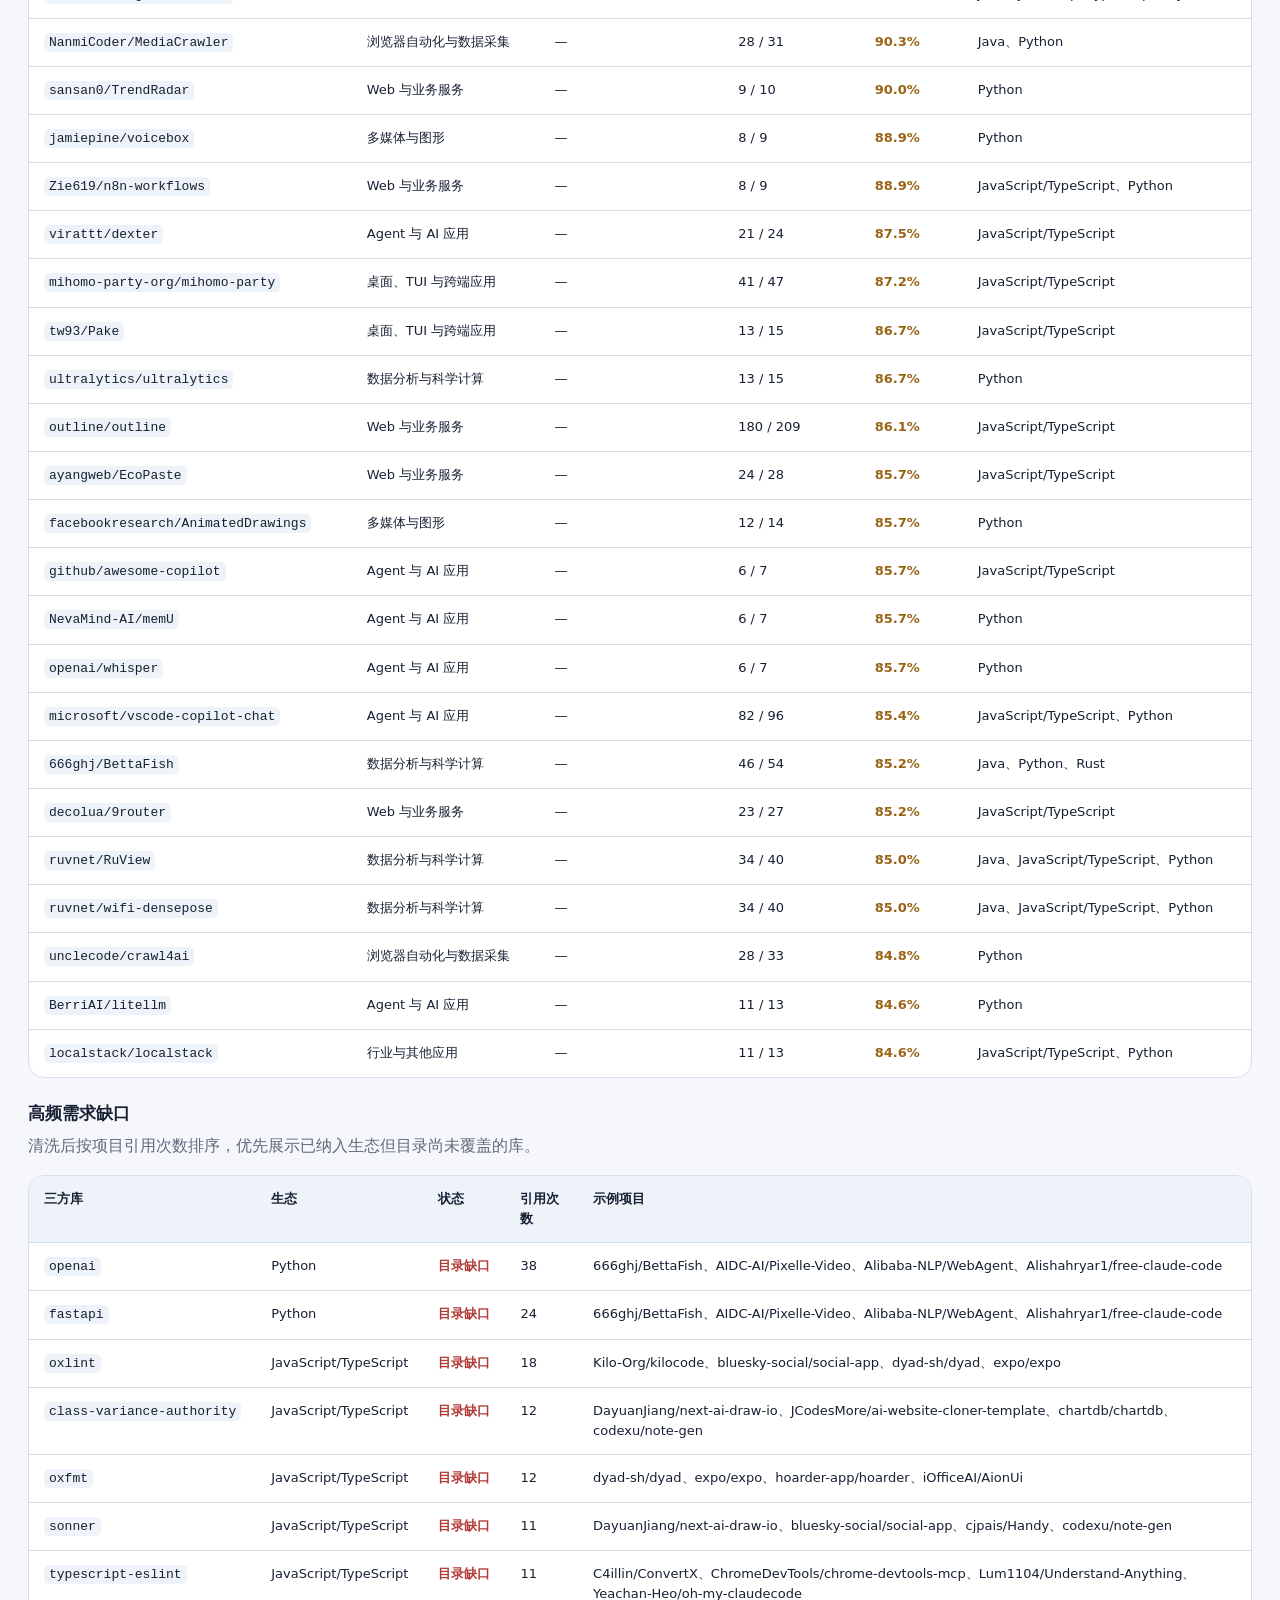
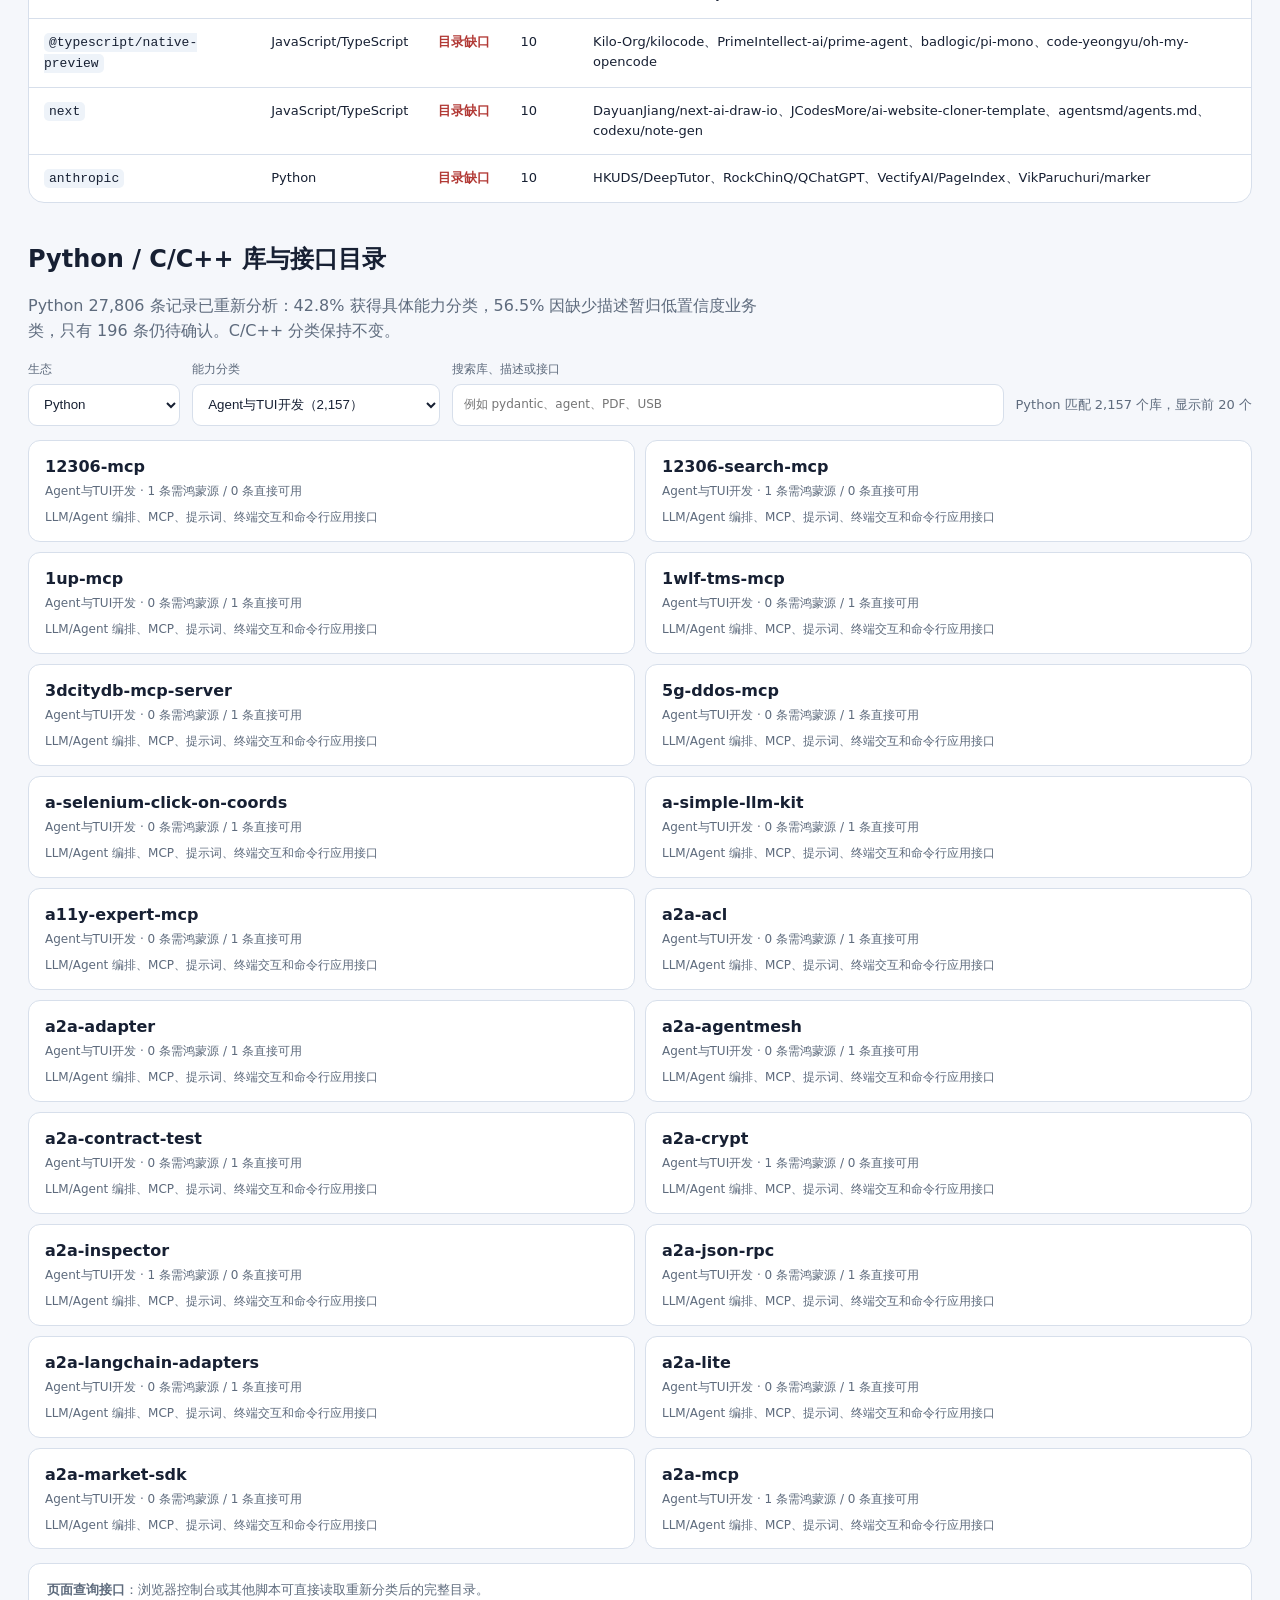
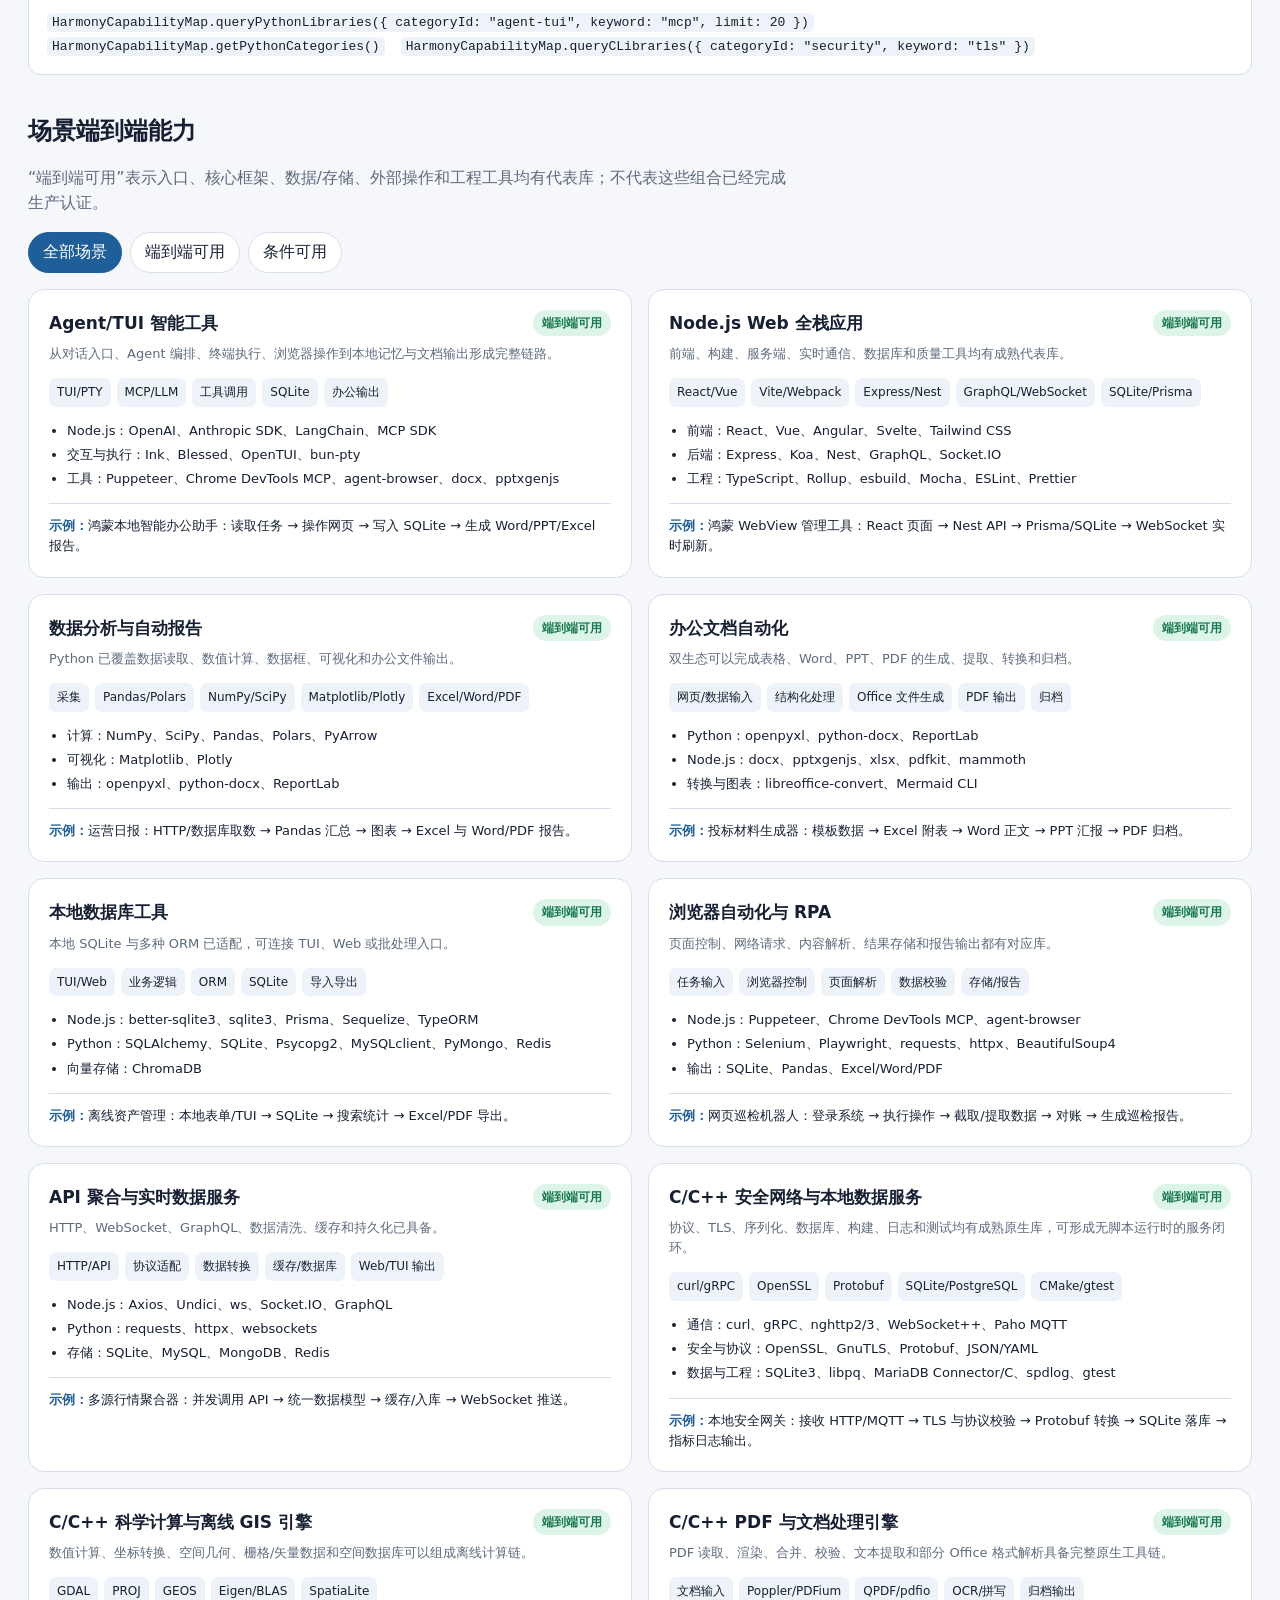
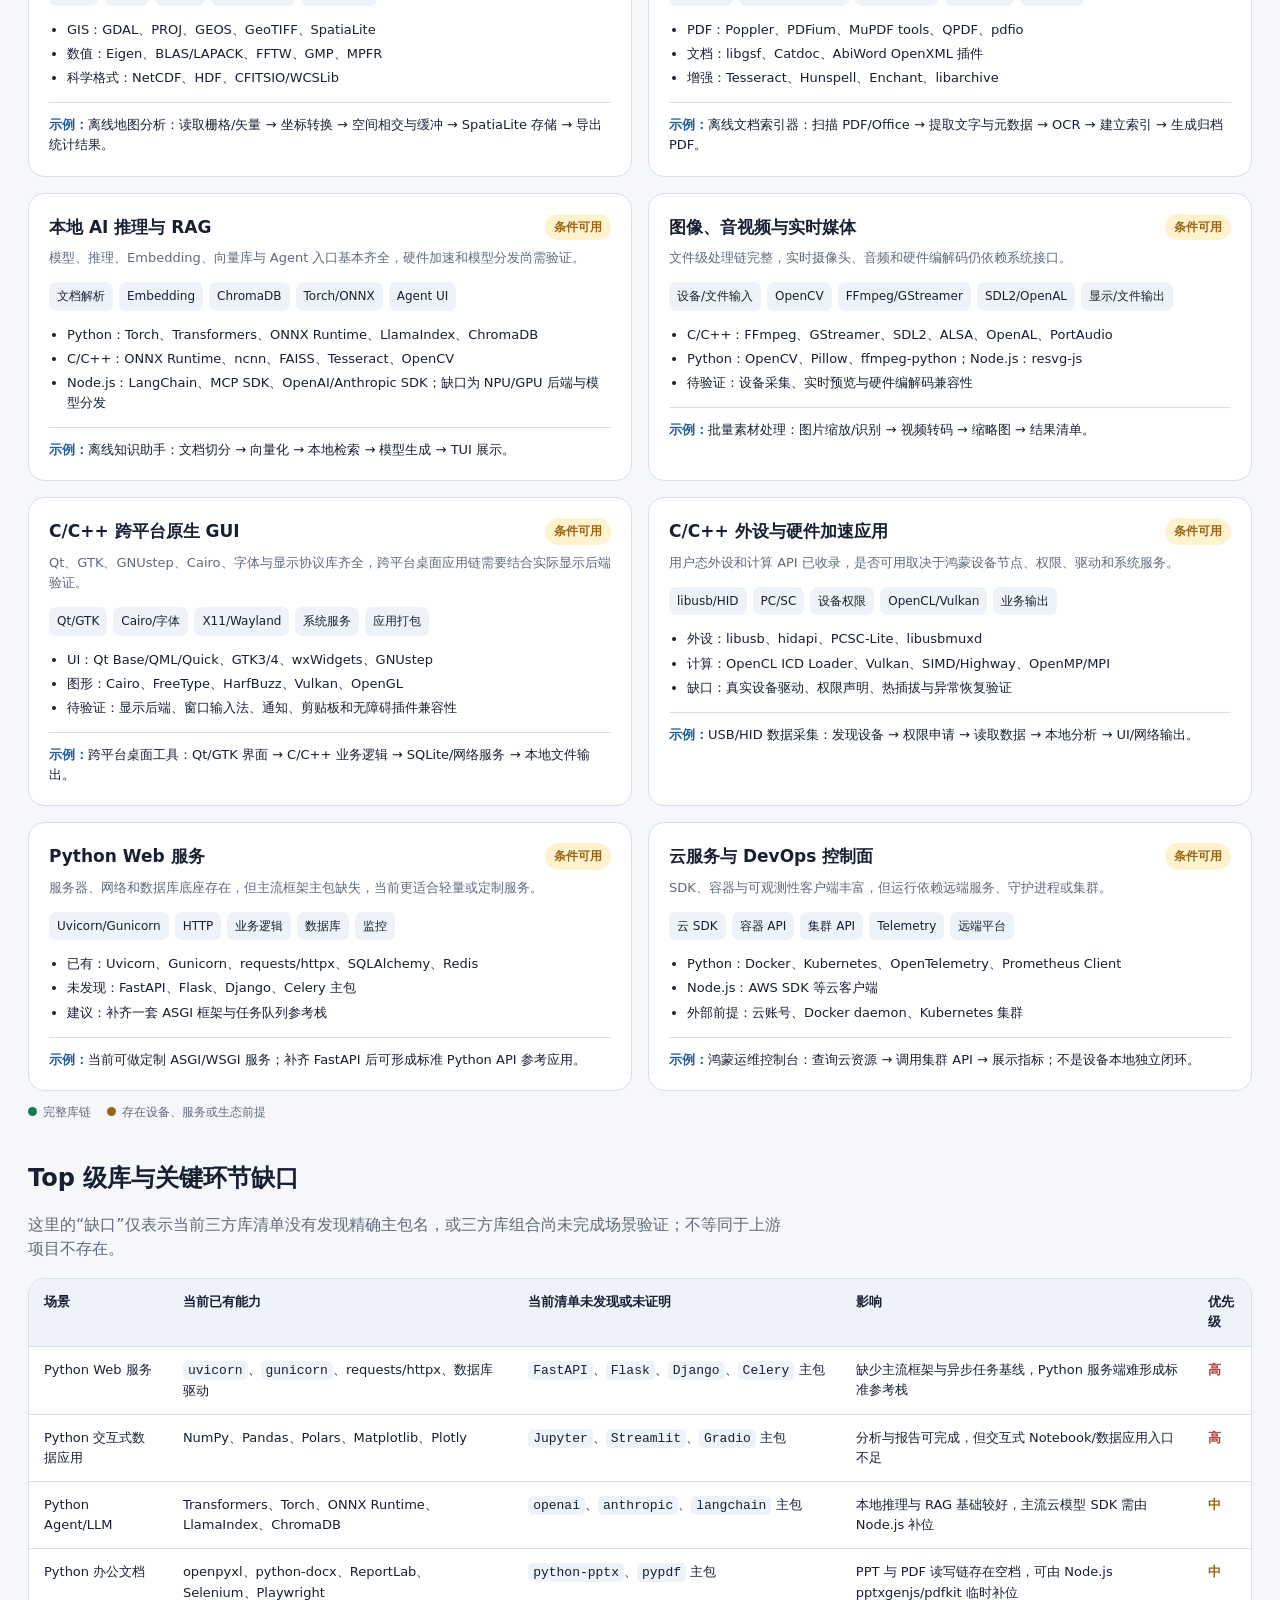
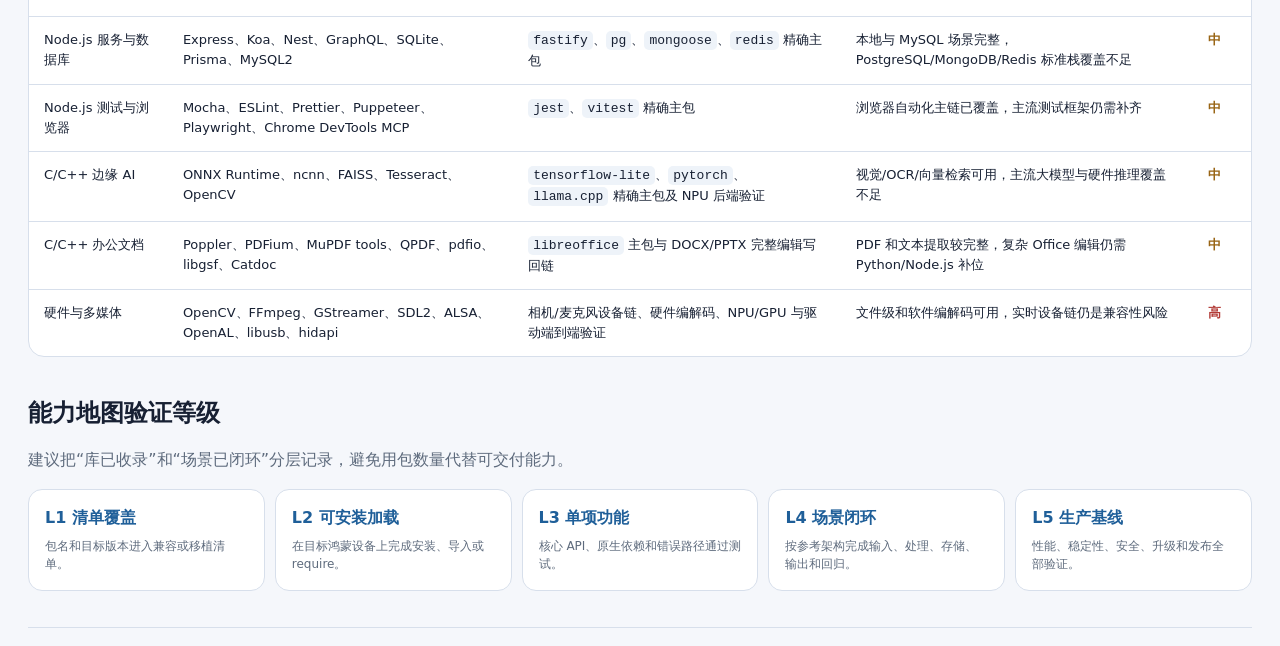
==== commit cae2bf14: "feat: map third-party libraries to V1 scenarios" ====
--- a/index.html
+++ b/index.html
@@ -392,6 +392,10 @@
     const pythonCatalog = window.HARMONY_PYTHON_CATALOG || { meta: {}, categories: [], libraries: [] };
     const cCatalog = window.HARMONY_C_CATALOG || { meta: {}, categories: [], libraries: [] };
     const satisfactionData = window.HARMONY_SATISFACTION_DATA || { meta: {}, ecosystems: [], cleaning: [], projectBins: [], projectTypes: [], projects: [], coveredCandidates: [], gaps: [] };
+    const missingEcosystemData = new Set(["Go", "Java", "Rust"]);
+    satisfactionData.ecosystems.forEach(item => {
+      if (missingEcosystemData.has(item.ecosystem)) item.scope = "数据缺失，待补充";
+    });
     const classifications = {
       node: [
         ["开发基础库", 5074], ["前端开发库", 5782], ["后端开发库", 1501], ["Agent/TUI开发库", 227],
@@ -494,9 +498,9 @@
         scenario: "单元测试、质量检查、兼容性回归"
       },
       {
-        domain: "Go、Rust、Java 与 ArkTS 生态", maturity: "missing", maturityText: "尚未建设", ecosystems: ["other"],
+        domain: "Go、Rust、Java 与 ArkTS 生态", maturity: "missing", maturityText: "数据缺失/尚未建设", ecosystems: ["other"],
         done: ["需求侧已识别 Go 1,569、Rust 179、Java 105、ArkTS 9 个有效依赖", "已清除 ArkUI、官方组件和描述性占位项"],
-        missing: ["尚无对应的鸿蒙化三方库目录、分类标签和版本匹配结果", "尚未建立 Top 库优先级、编译适配流水线和端到端示例", "这些生态当前不能计为已满足"],
+        missing: ["Go、Rust、Java 当前缺少可用于适配判断的鸿蒙三方库目录，待补充数据后重新评估", "ArkTS 尚未纳入本轮目录建设", "尚未建立 Top 库优先级、编译适配流水线和端到端示例"],
         scenario: "后续生态扩展和能力地图第二阶段"
       }
     ];
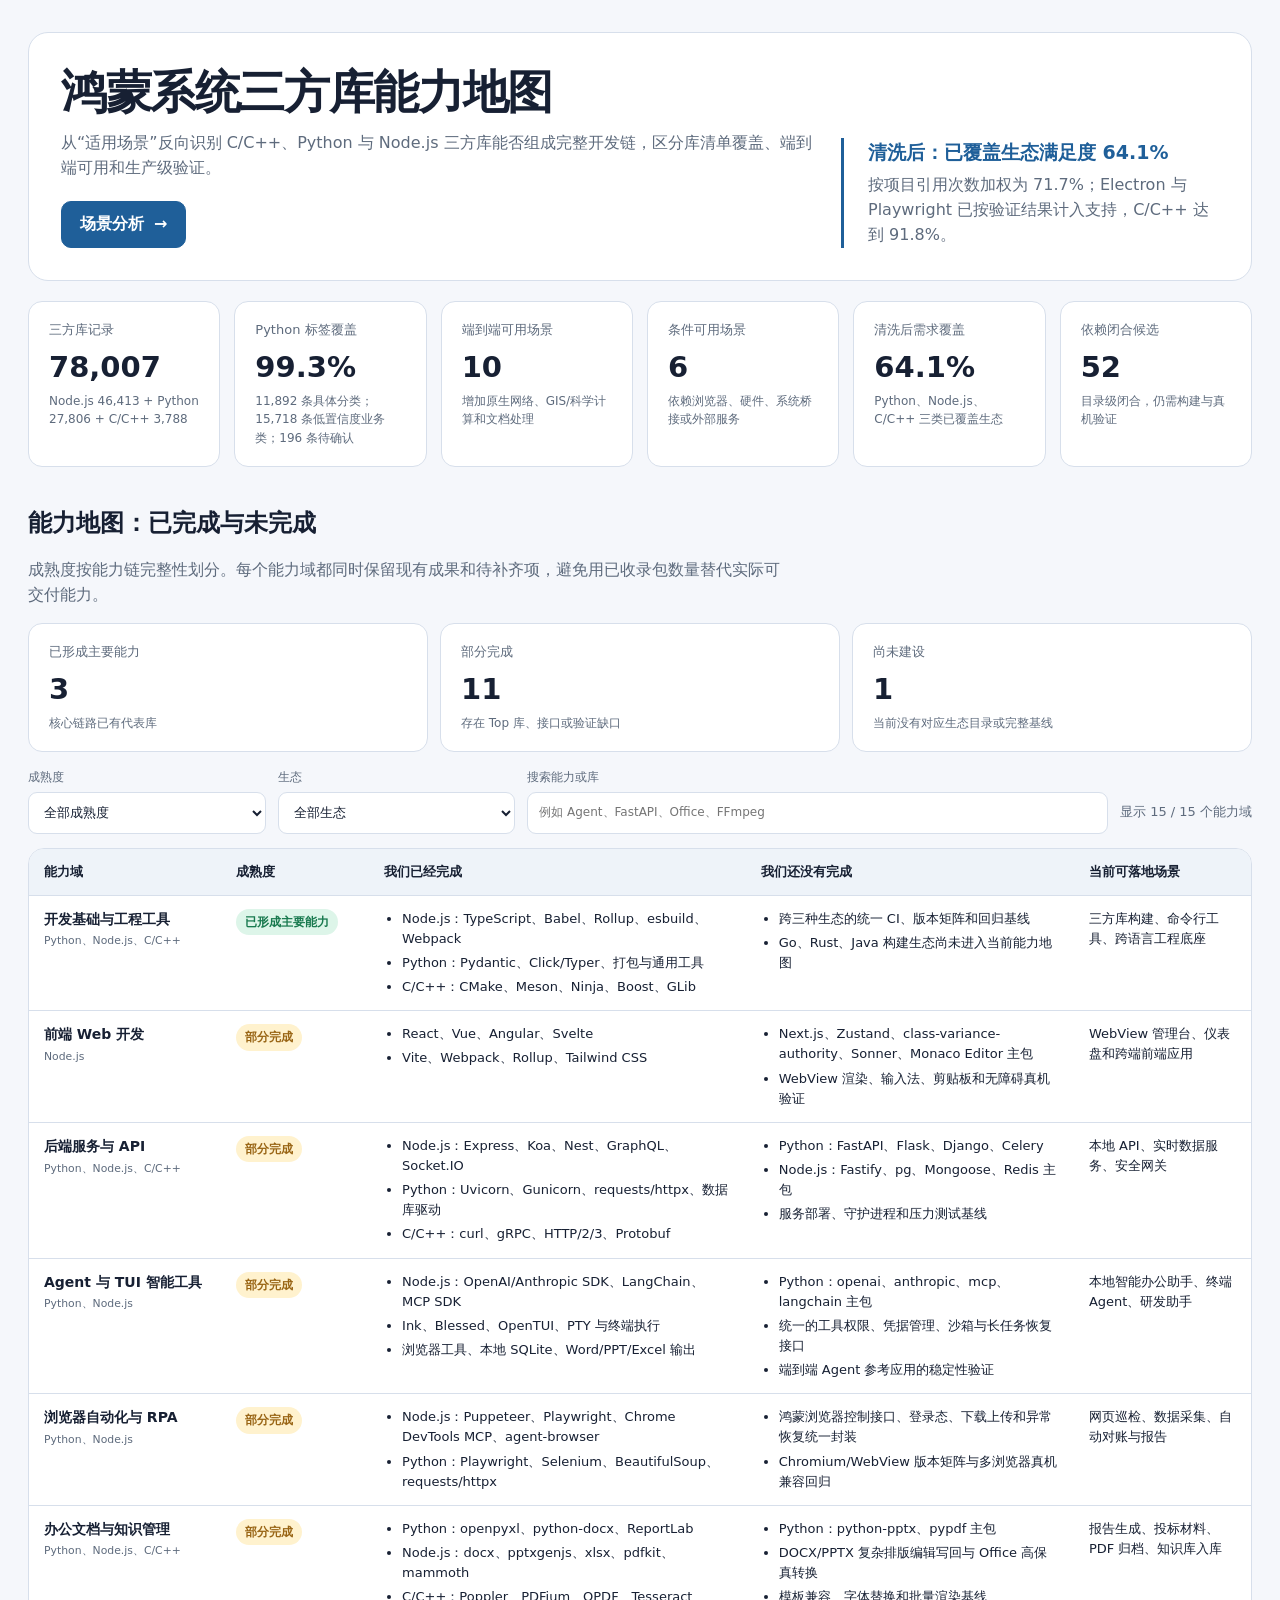
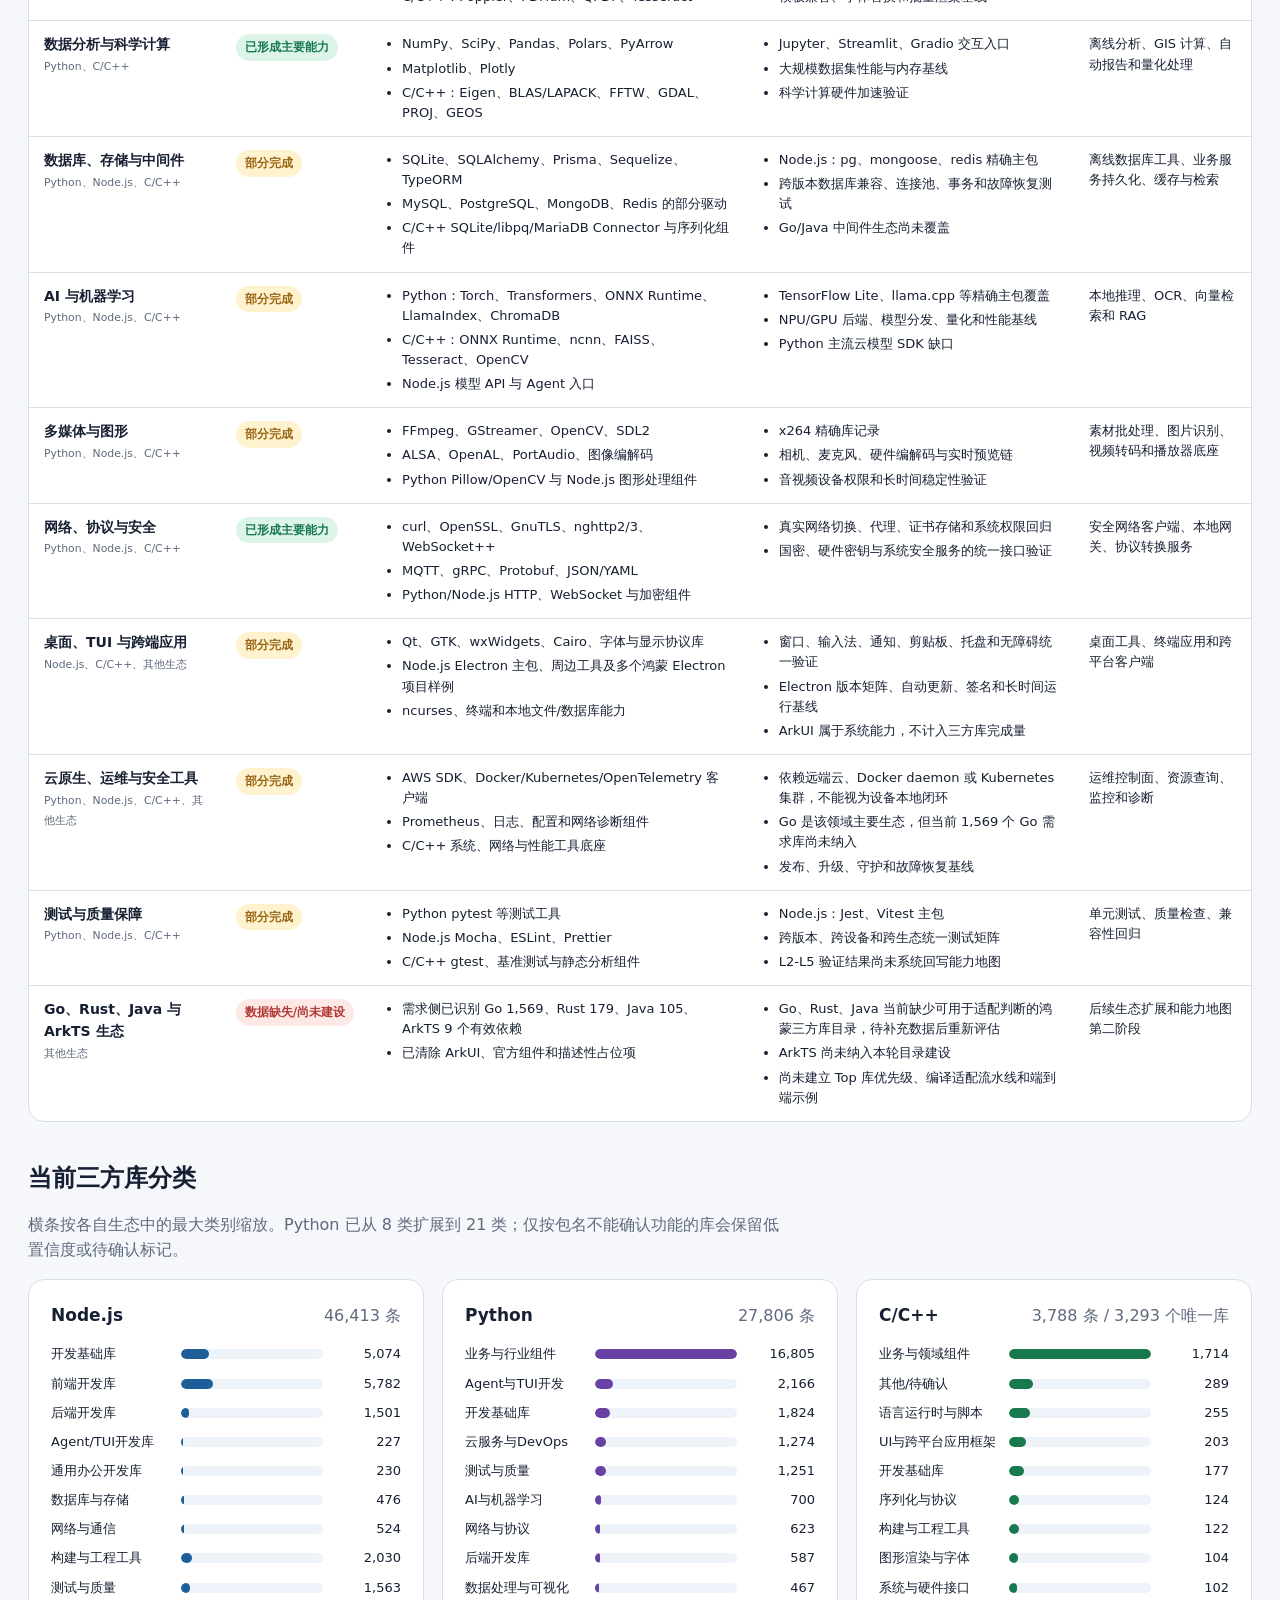
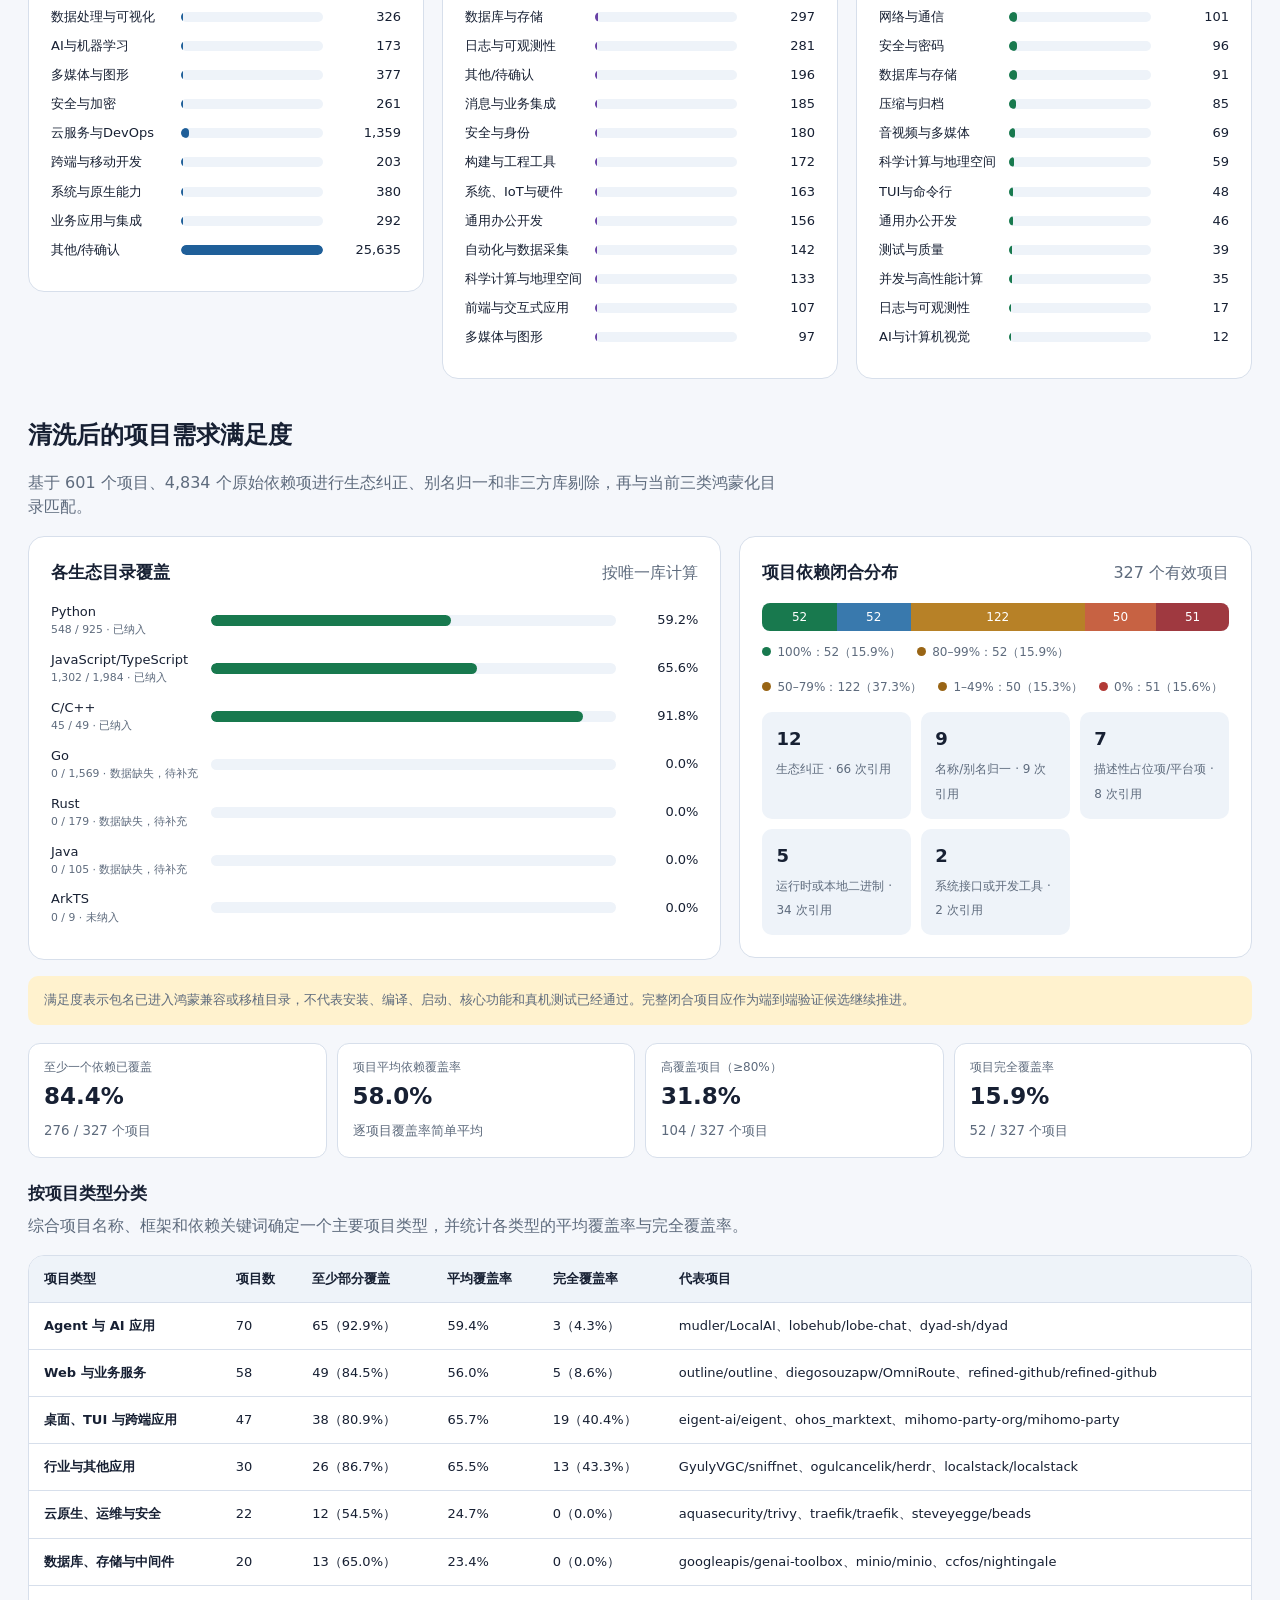
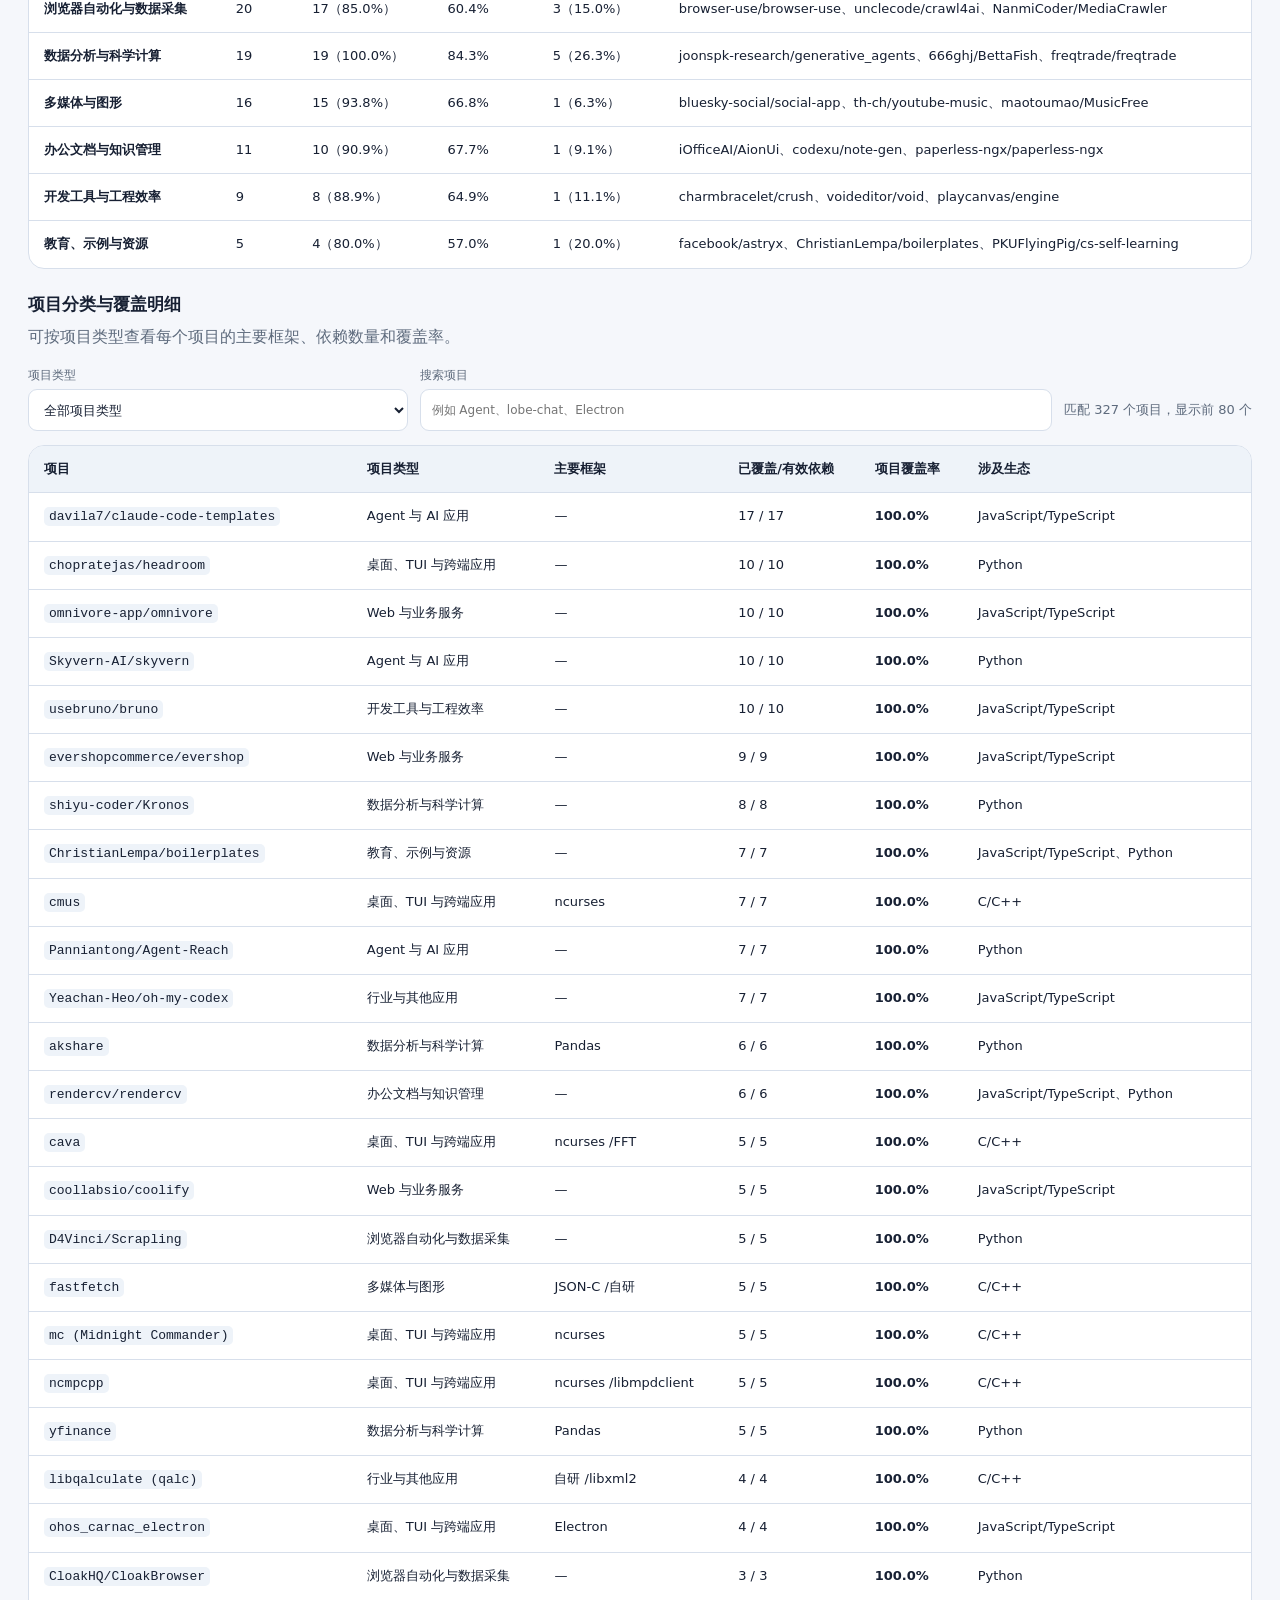
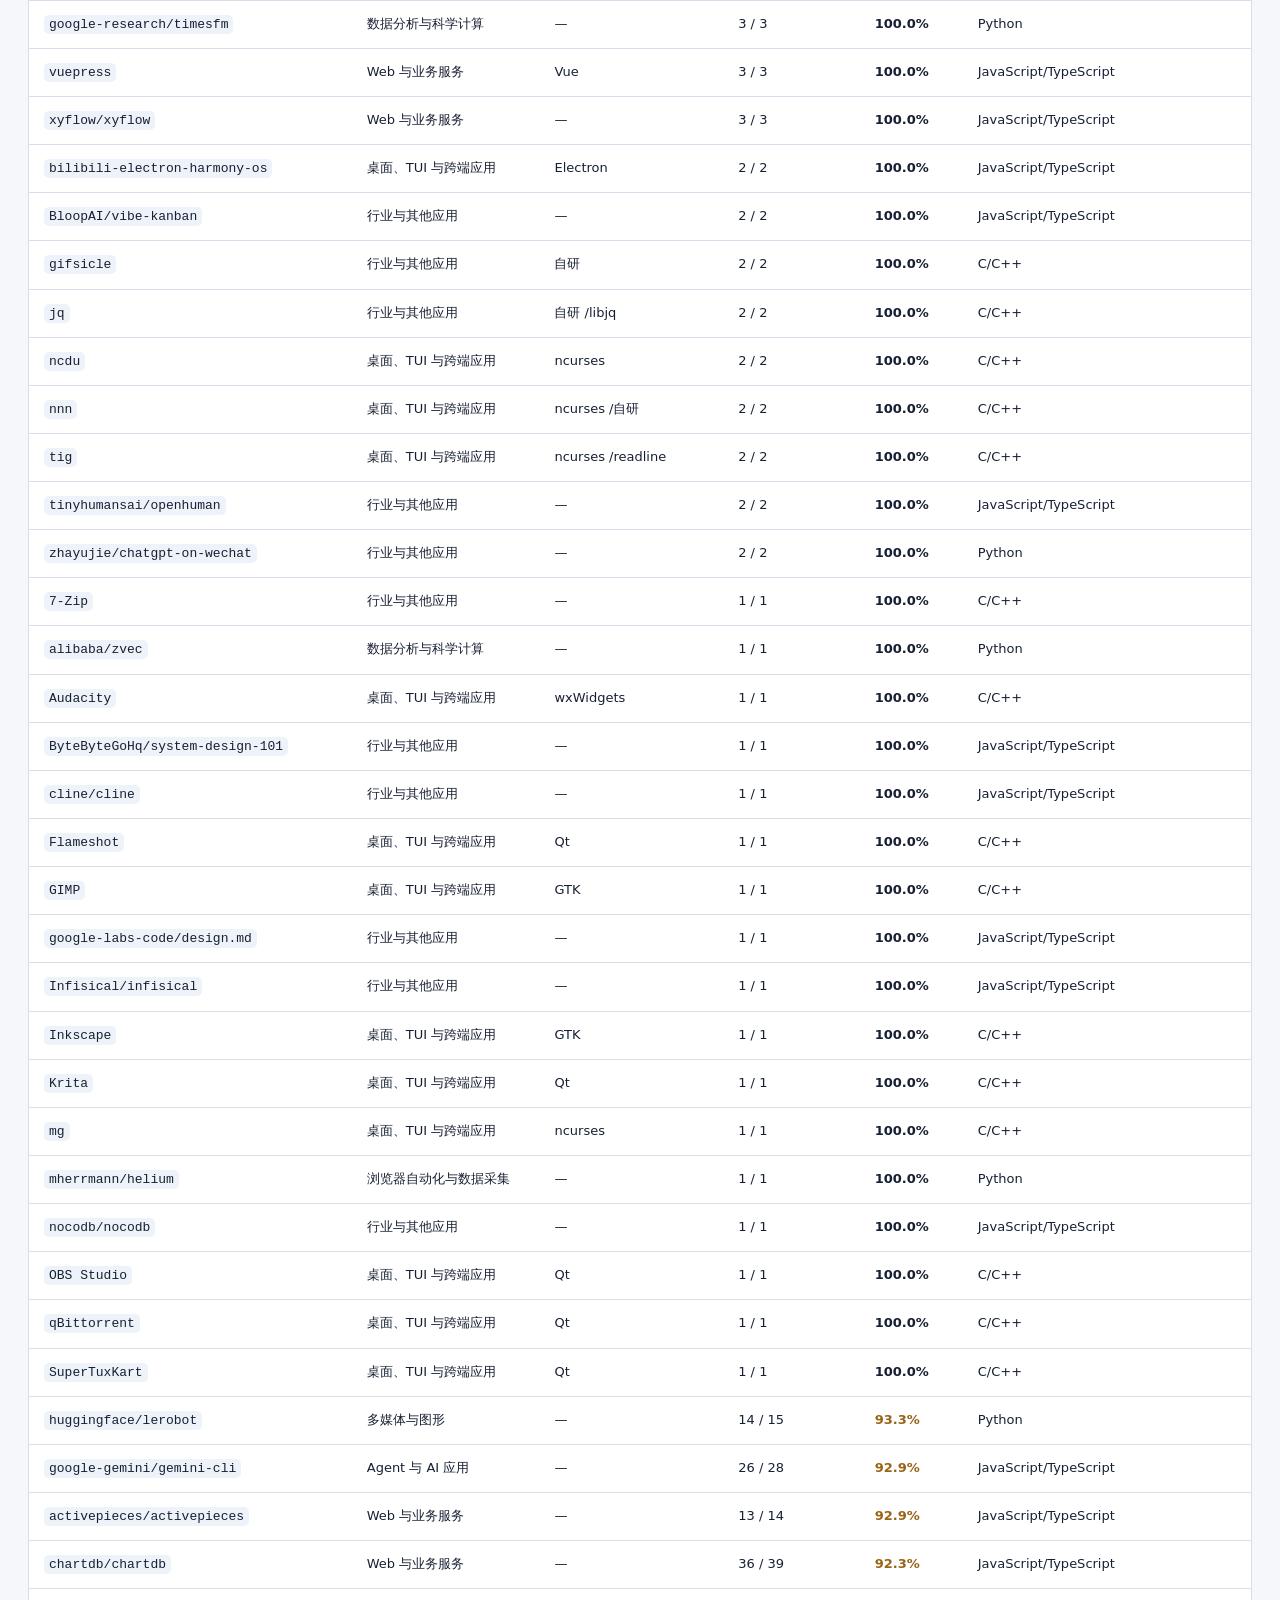
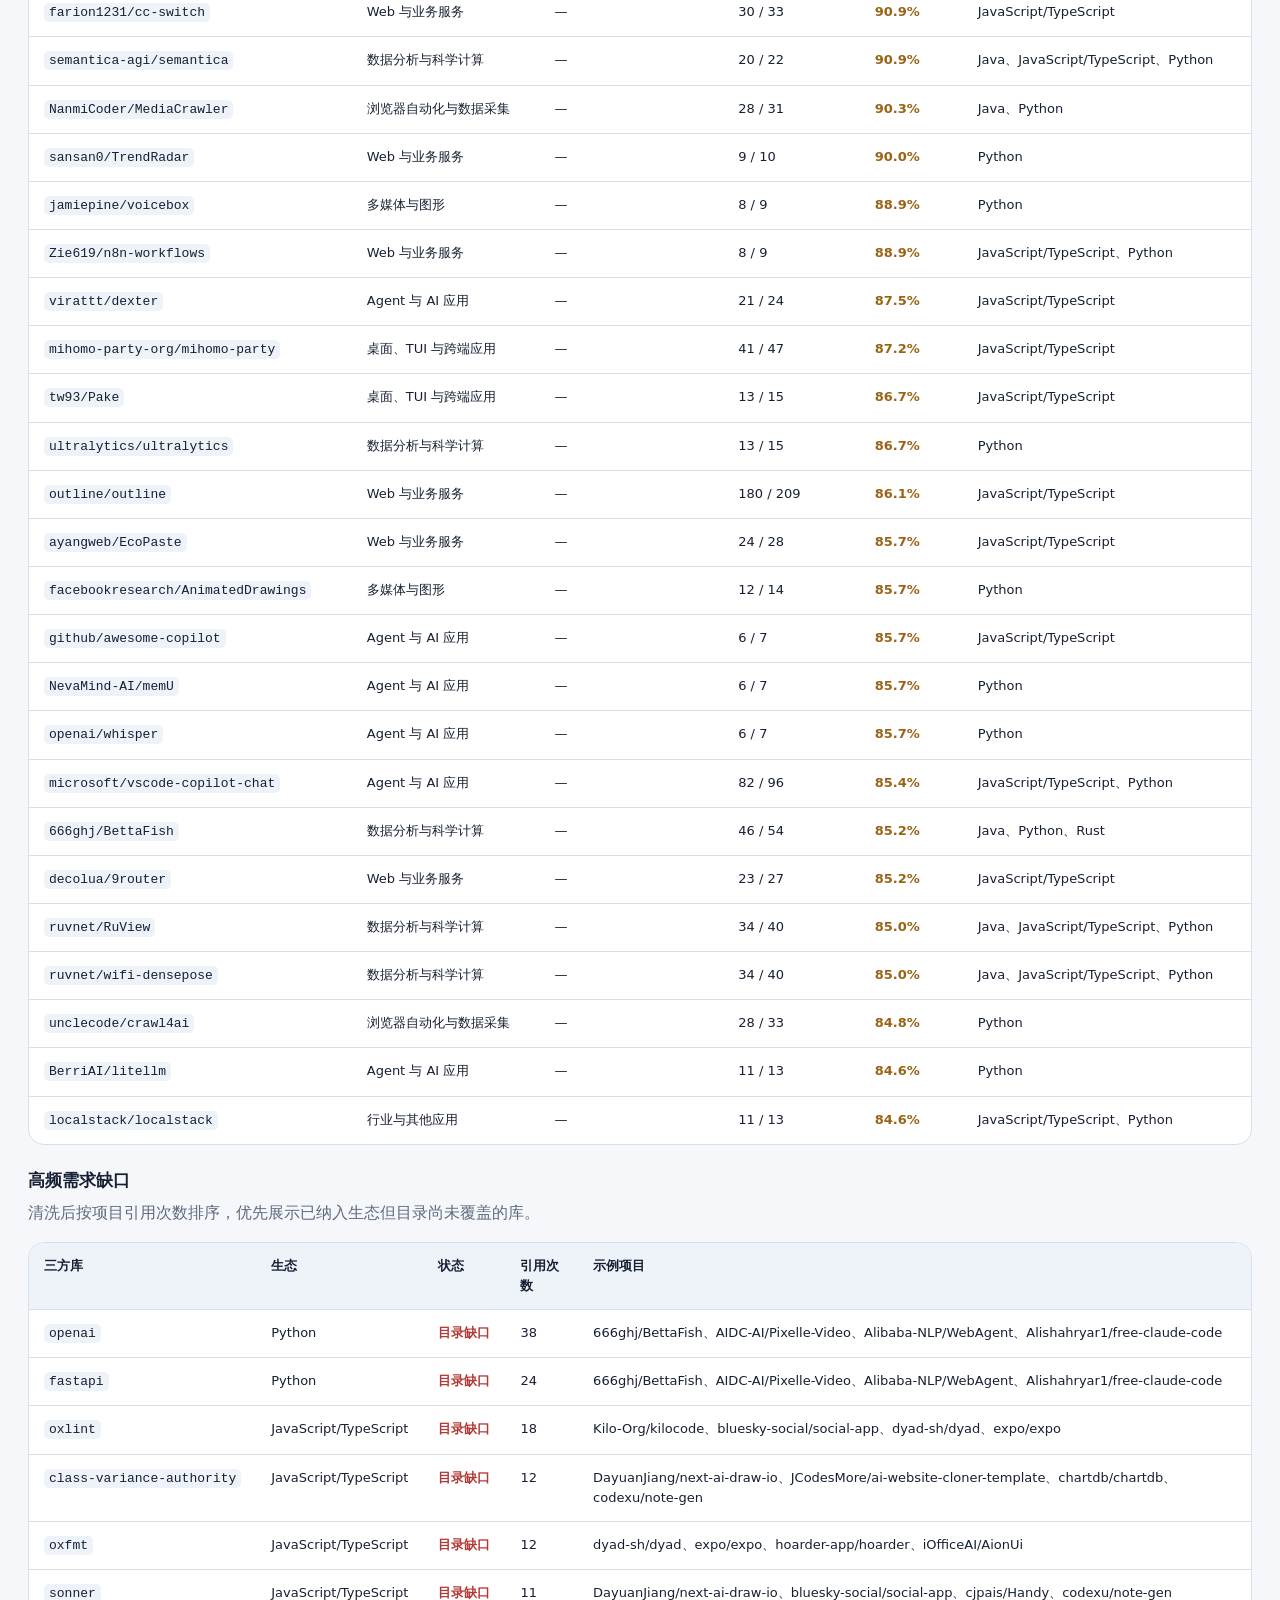
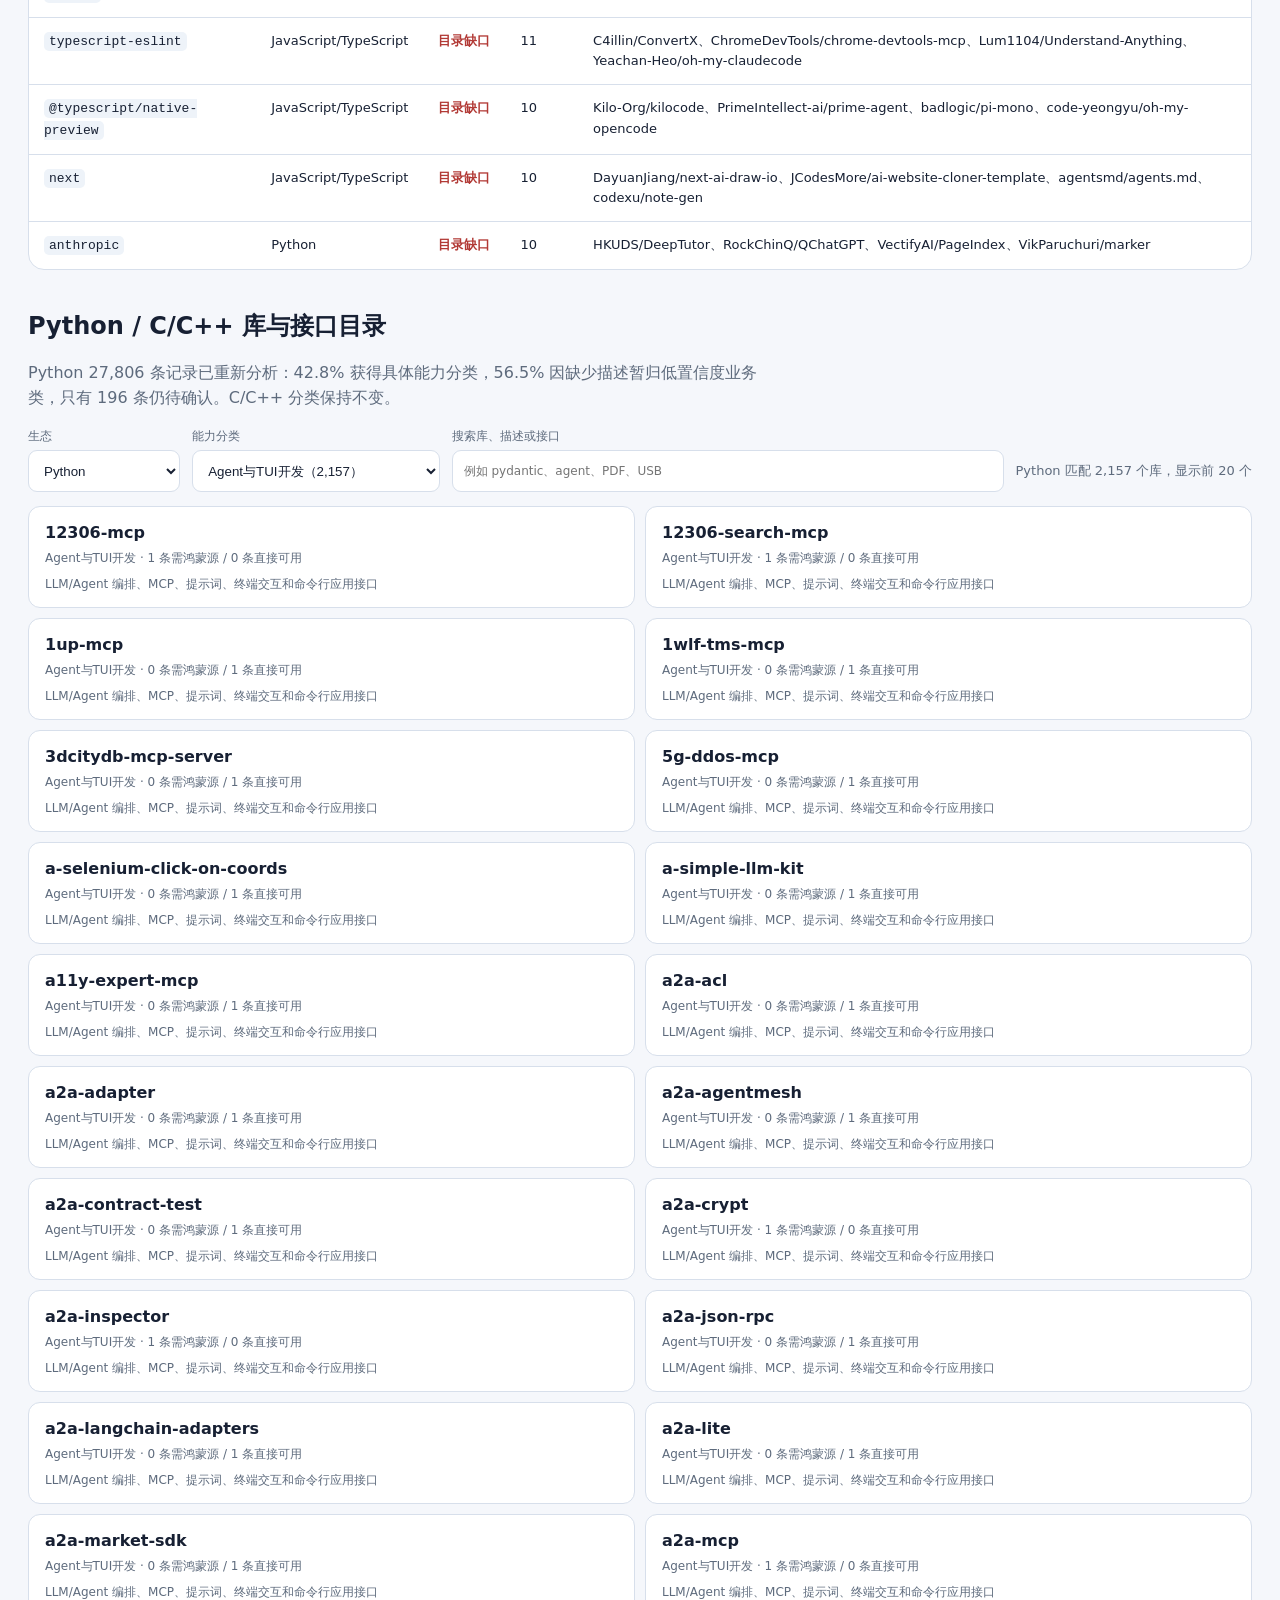
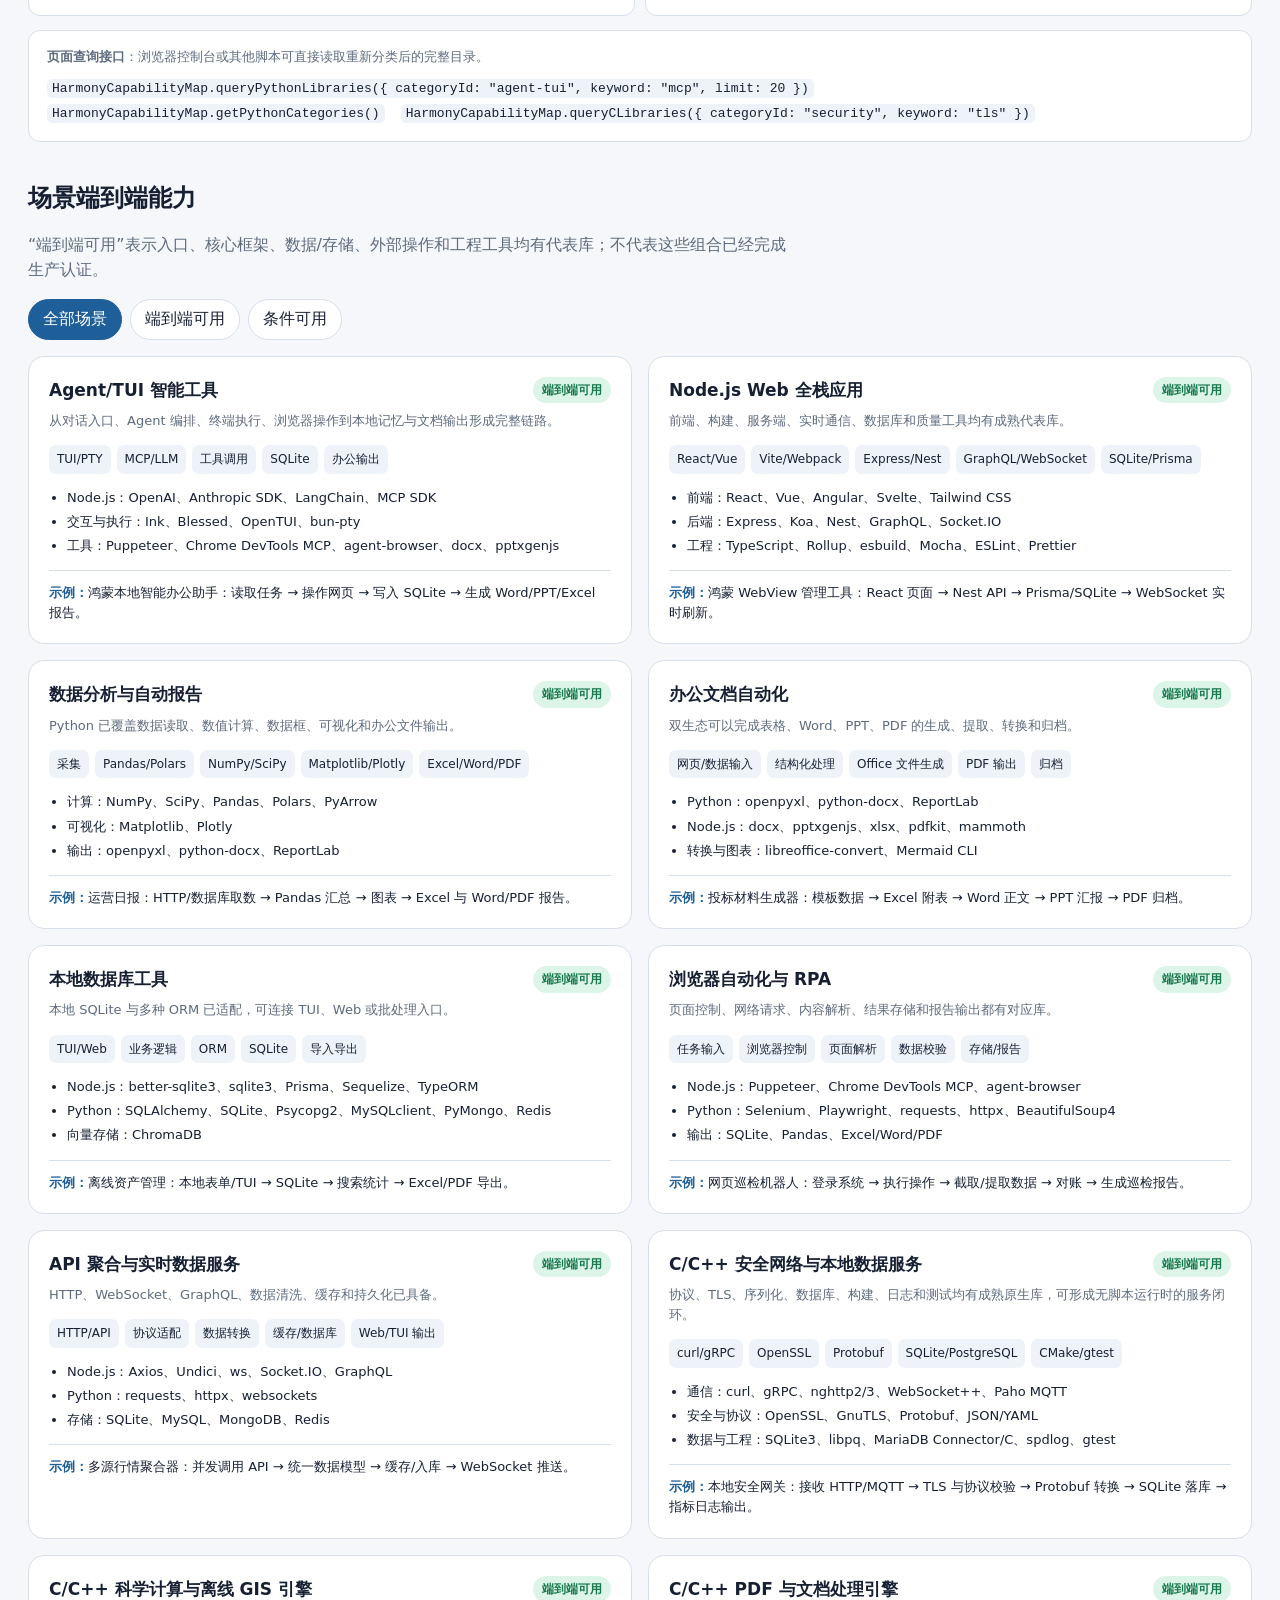
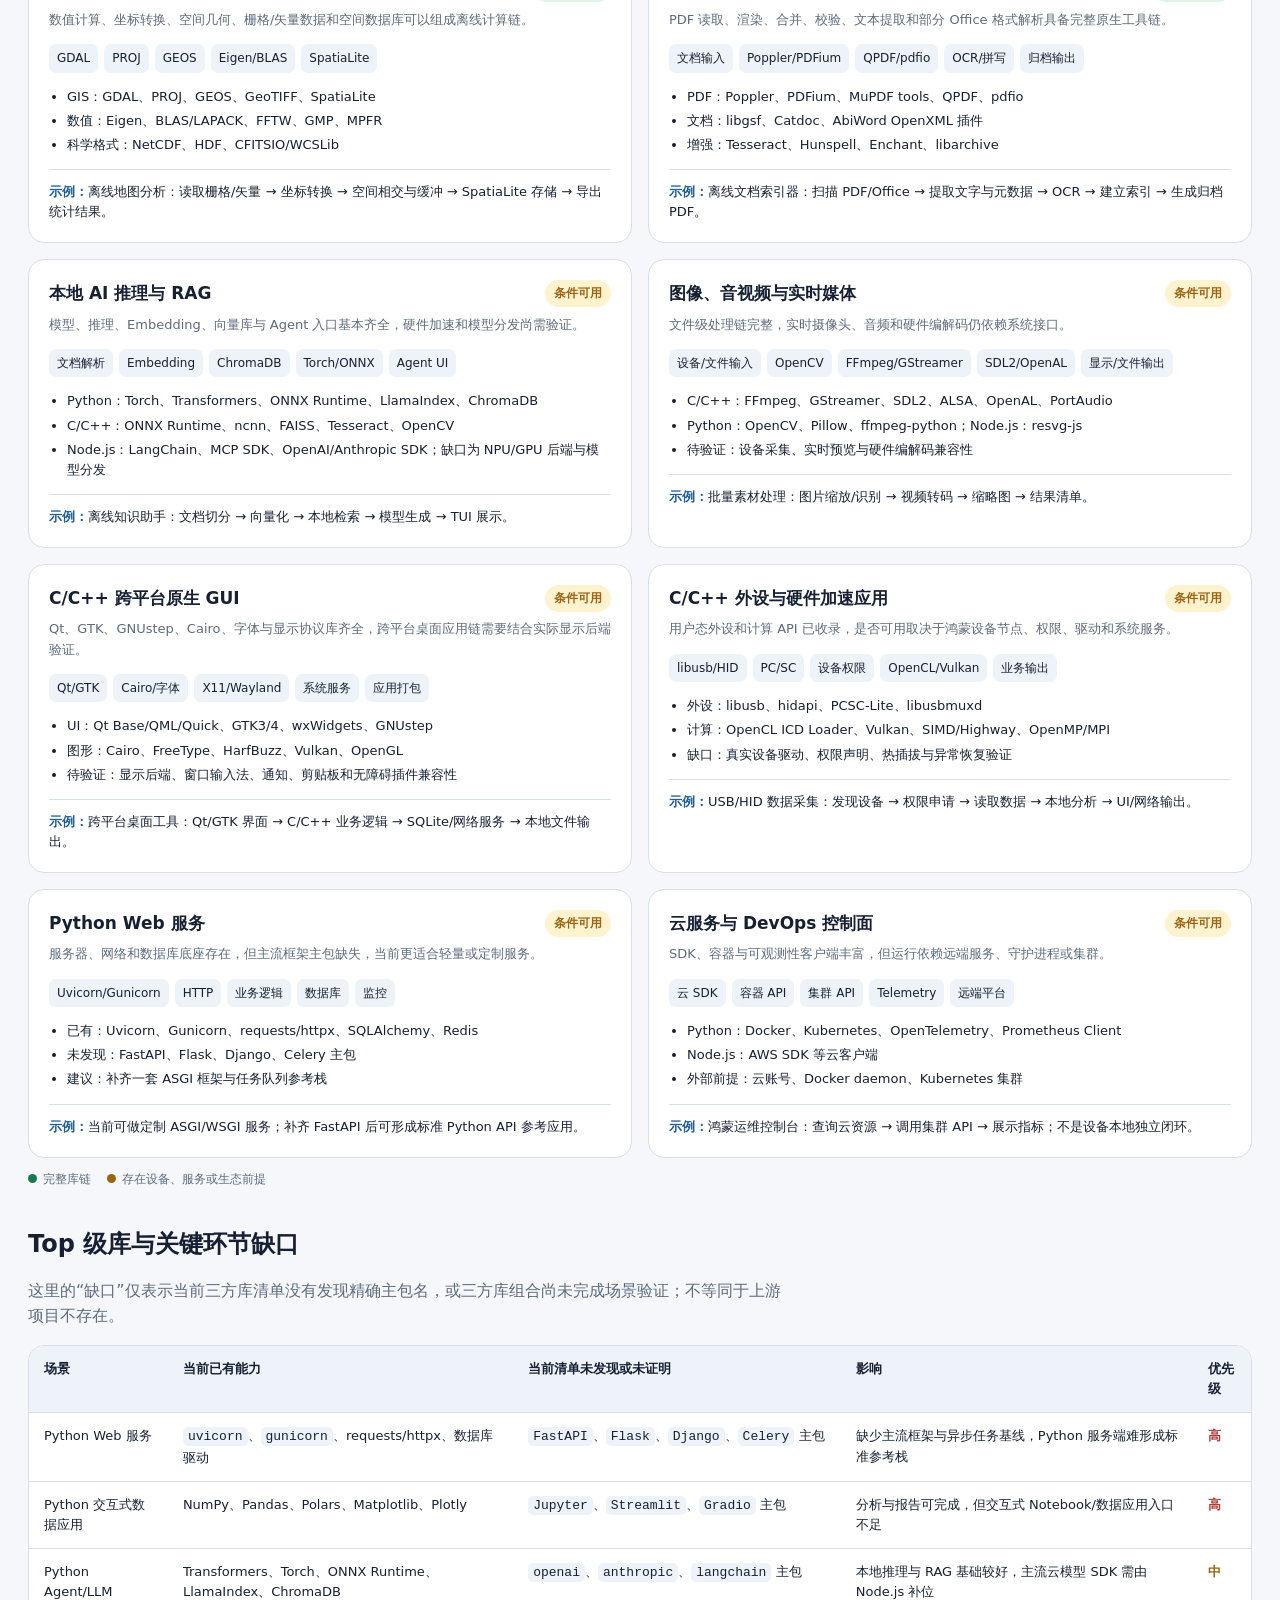
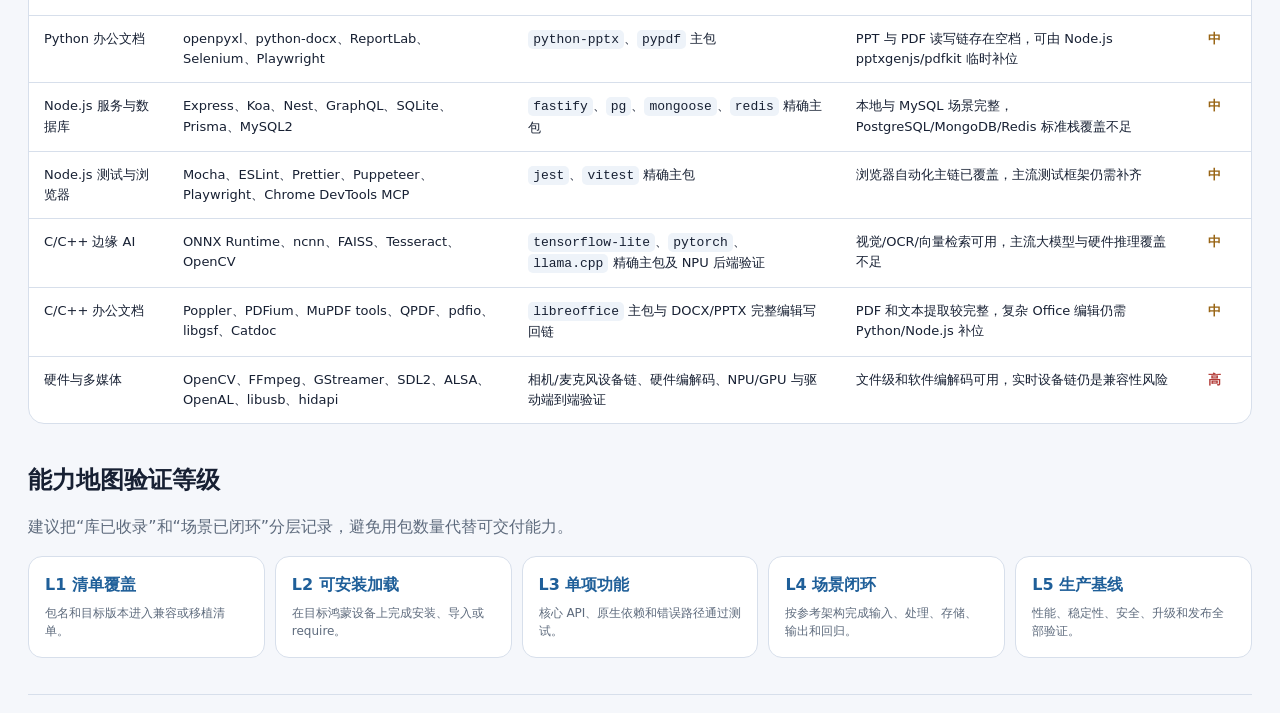
==== commit f1af92f2: "Add scenario analysis entry button to main capability map" ====
--- a/index.html
+++ b/index.html
@@ -51,6 +51,10 @@
     h2 { margin: 0 0 16px; font-size: 24px; }
     h3 { margin-bottom: 8px; font-size: 17px; }
     .lead { max-width: 760px; margin-bottom: 0; color: var(--muted); font-size: 16px; }
+    .hero-actions { display: flex; flex-wrap: wrap; margin-top: 20px; }
+    .scenario-link { display: inline-flex; align-items: center; gap: 10px; min-height: 44px; padding: 10px 18px; border: 1px solid var(--blue); border-radius: 10px; background: var(--blue); color: var(--surface); font-weight: 600; text-decoration: none; }
+    .scenario-link:hover { background: var(--blue-soft); color: var(--blue); }
+    .scenario-link:focus-visible { outline: 3px solid var(--blue); outline-offset: 4px; }
     .hero-summary { padding-left: 24px; border-left: 3px solid var(--blue); }
     .hero-summary strong { display: block; margin-bottom: 6px; font-size: 19px; color: var(--blue); }
     .hero-summary p { margin: 0; color: var(--muted); }
@@ -202,6 +206,9 @@
       <div>
         <h1>鸿蒙系统三方库能力地图</h1>
         <p class="lead">从“适用场景”反向识别 C/C++、Python 与 Node.js 三方库能否组成完整开发链，区分库清单覆盖、端到端可用和生产级验证。</p>
+        <nav class="hero-actions" aria-label="页面导航">
+          <a class="scenario-link" href="index-v1.html">场景分析 <span aria-hidden="true">→</span></a>
+        </nav>
       </div>
       <div class="hero-summary">
         <strong>清洗后：已覆盖生态满足度 64.1%</strong>
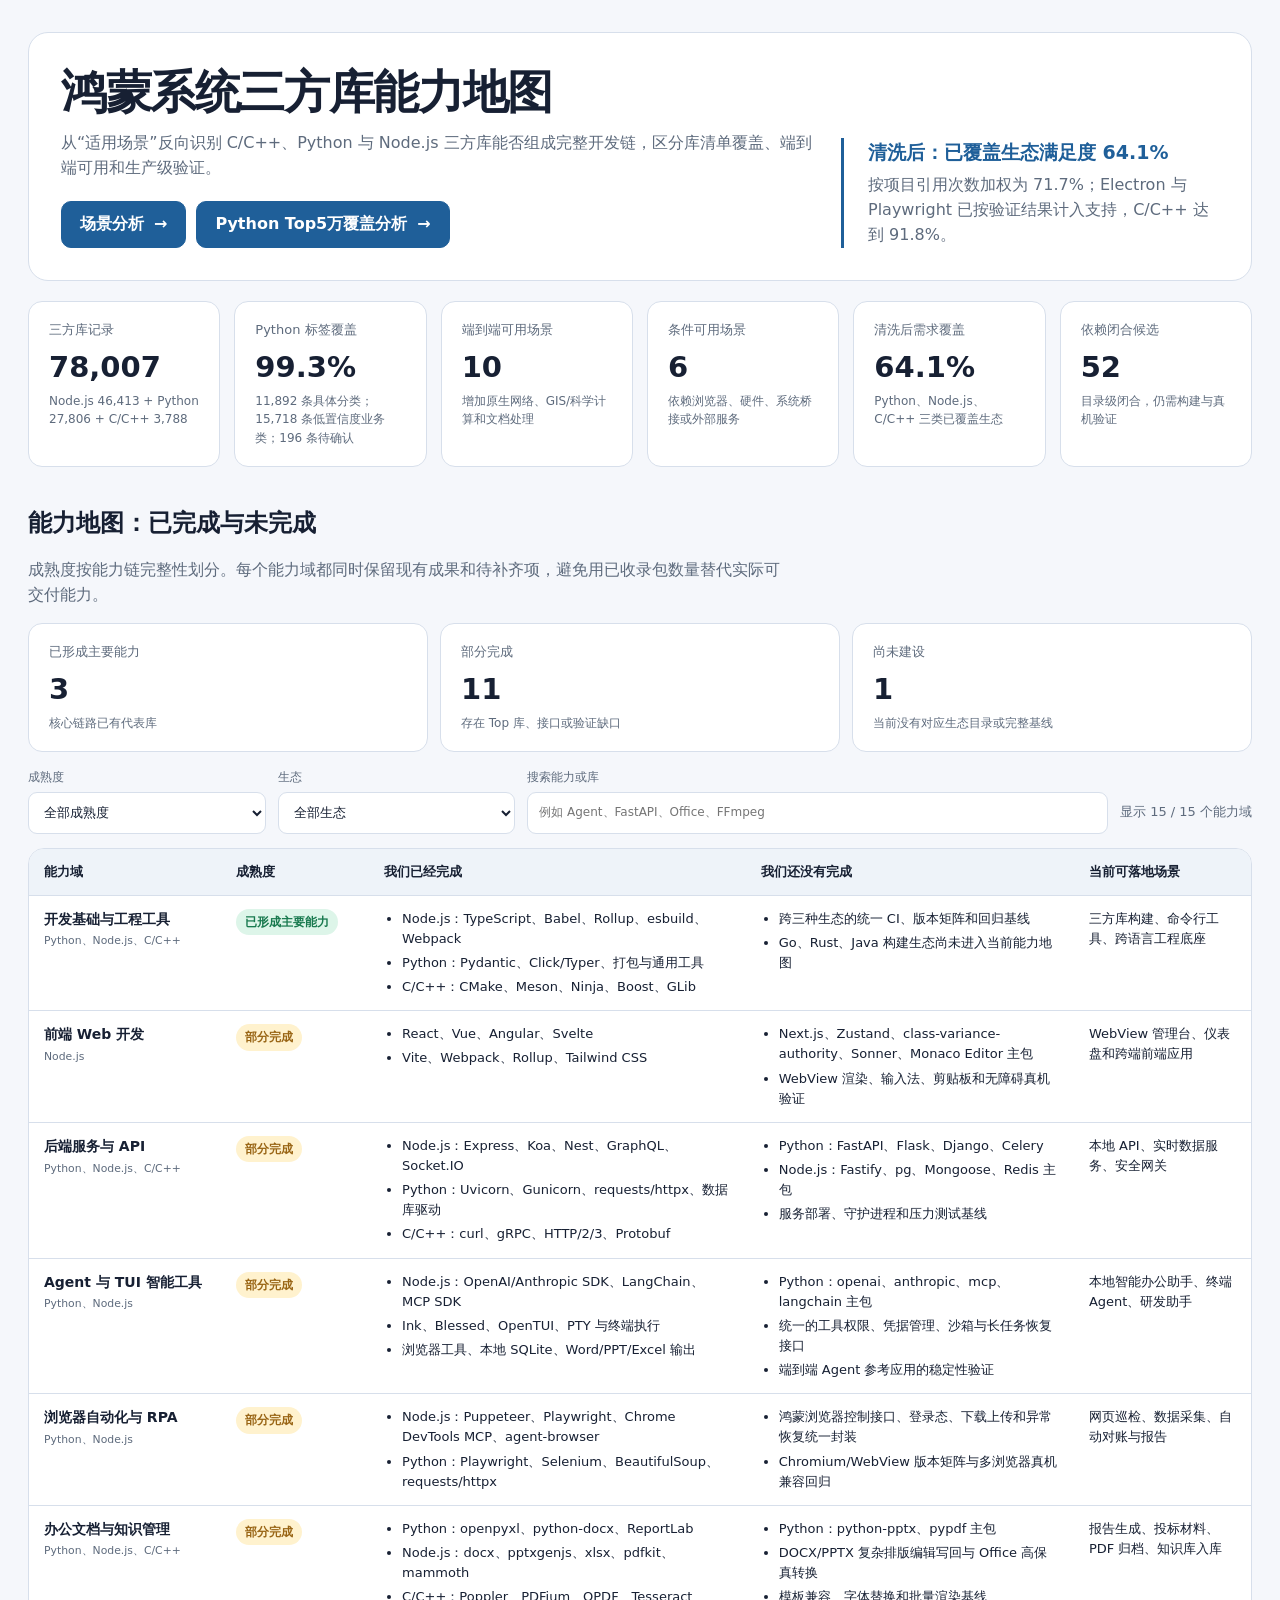
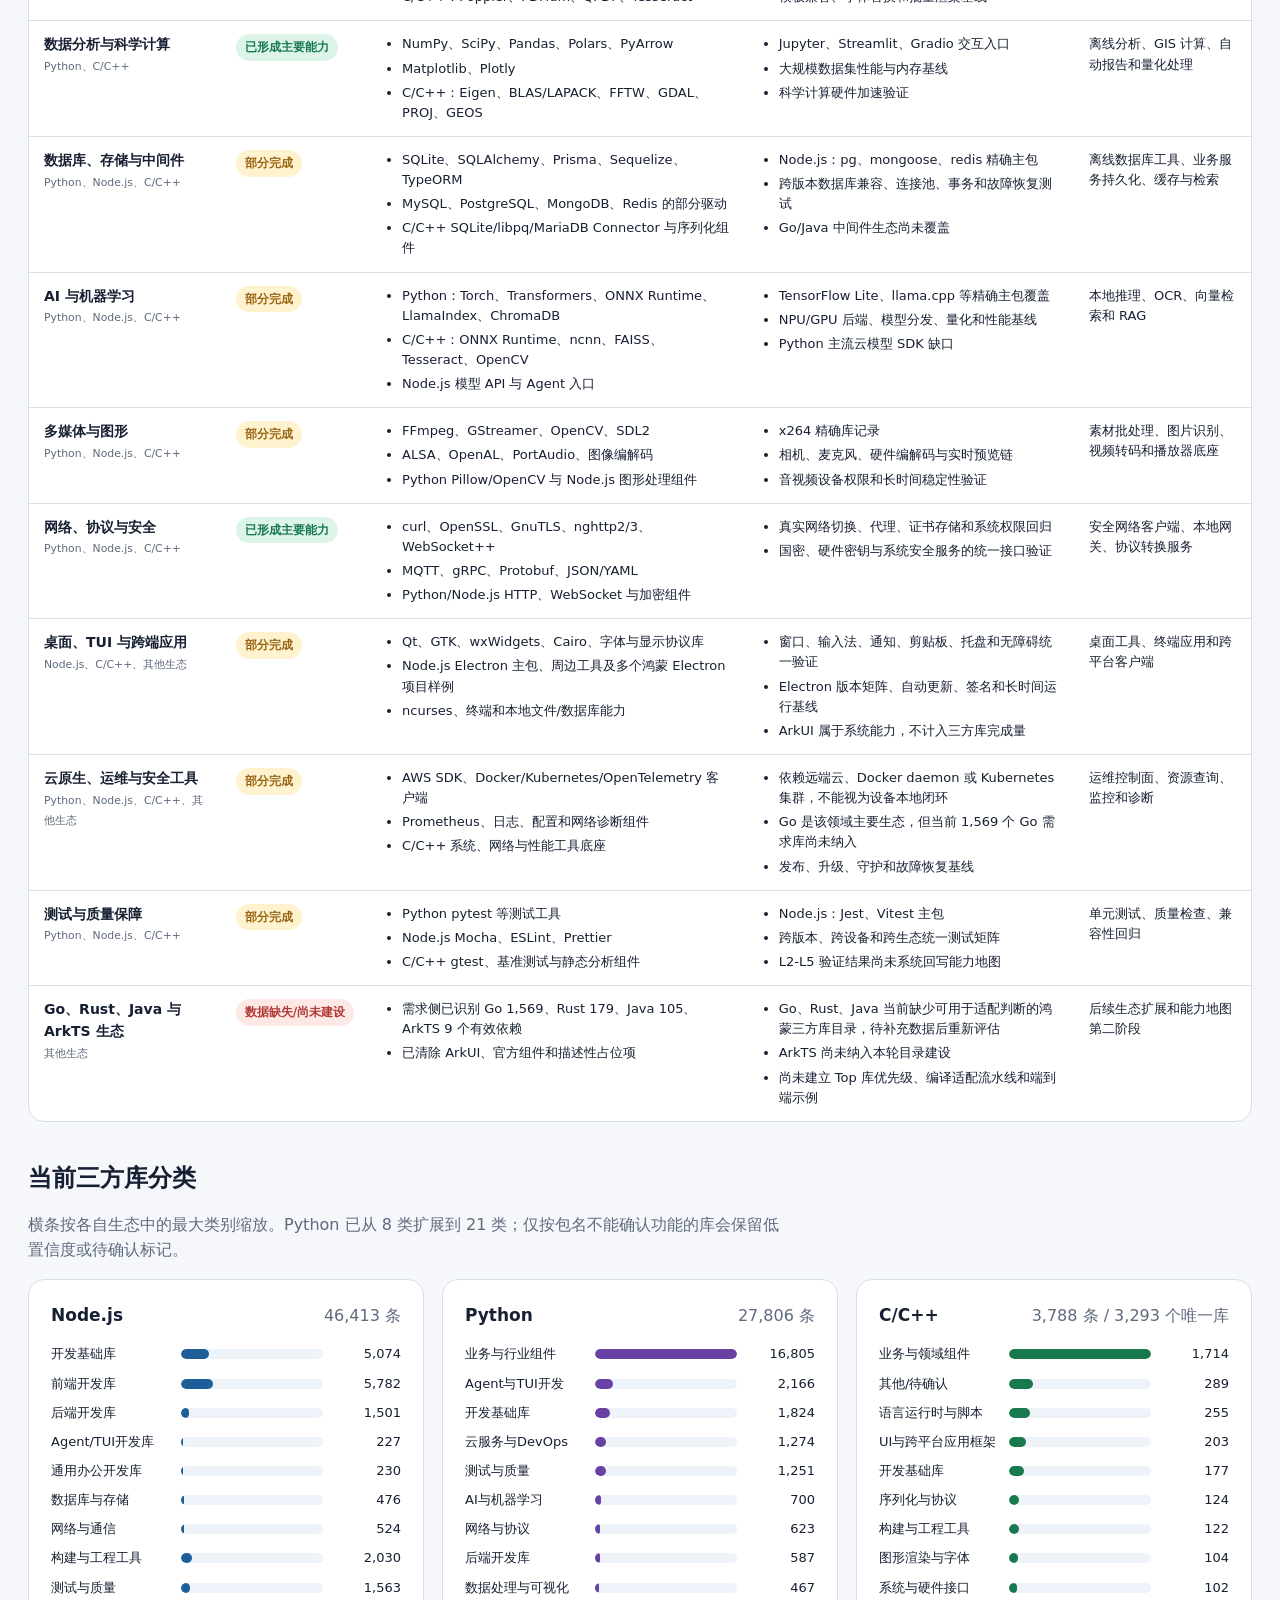
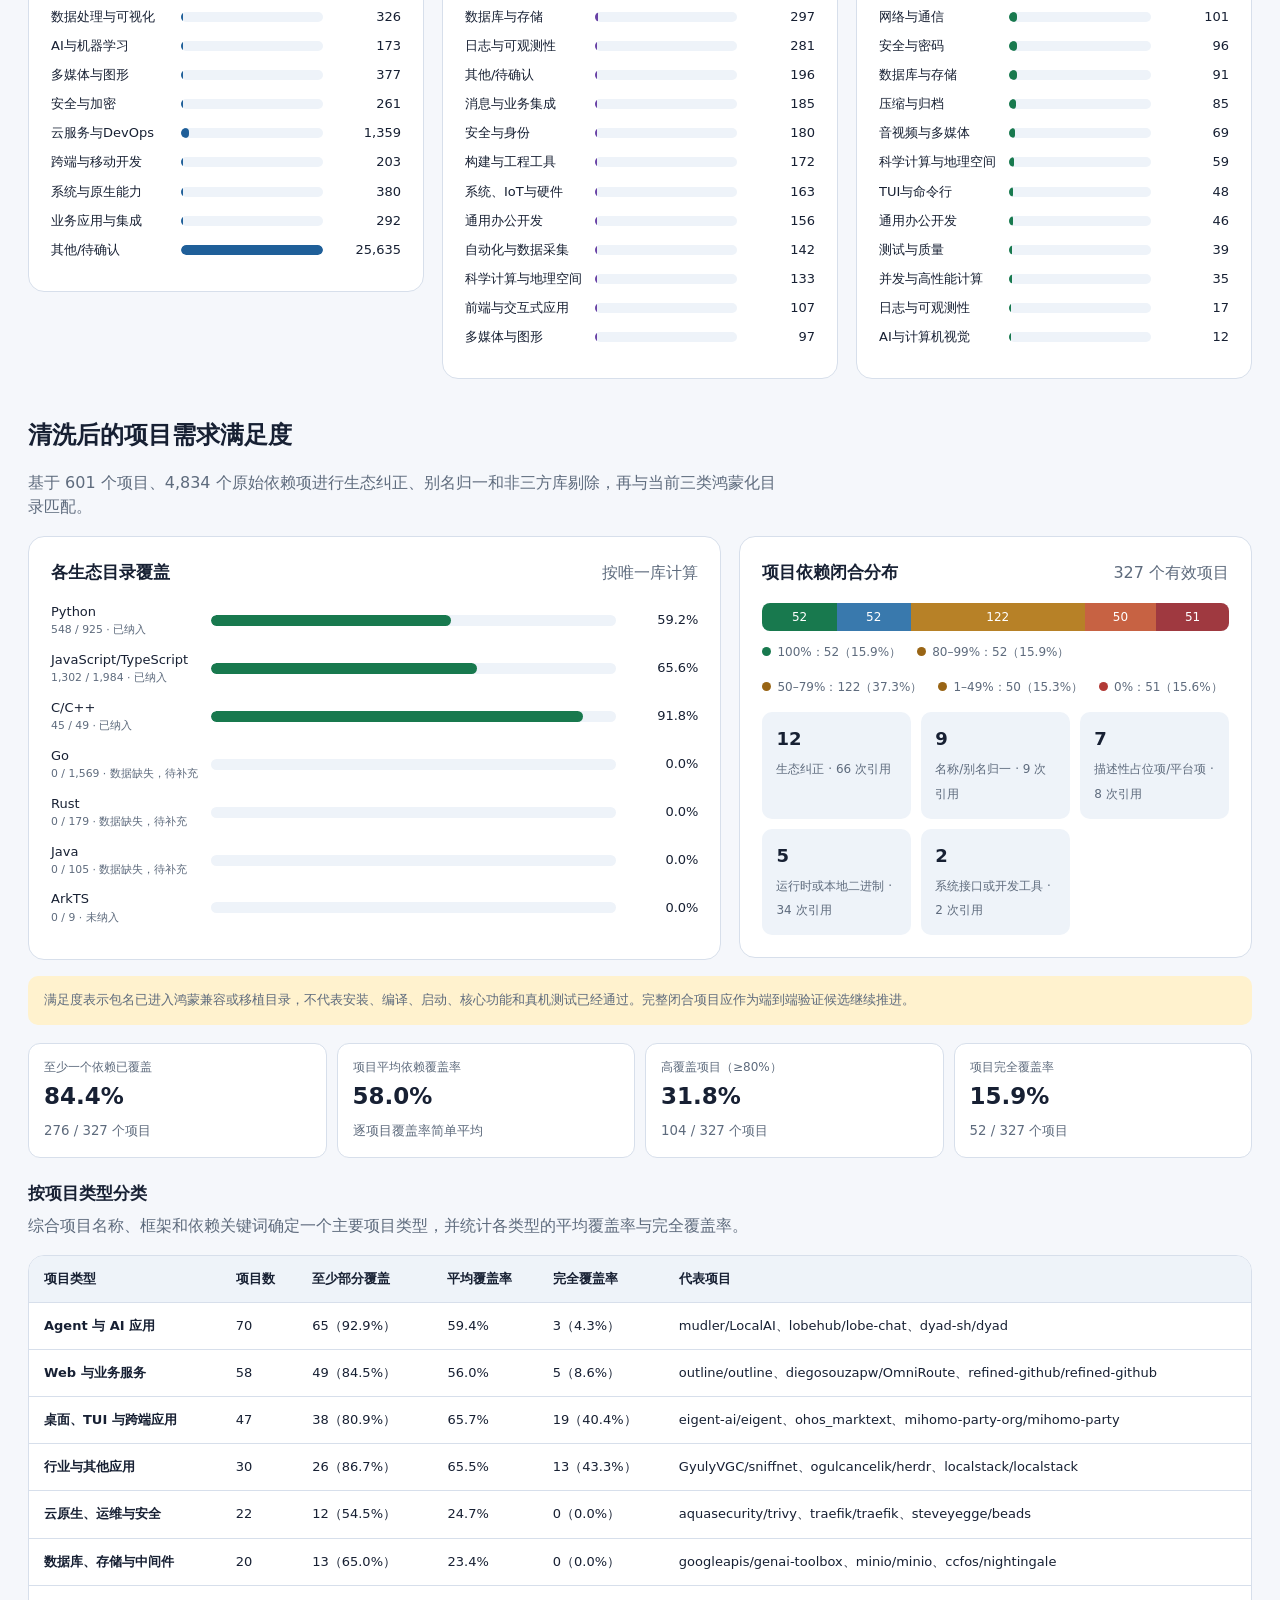
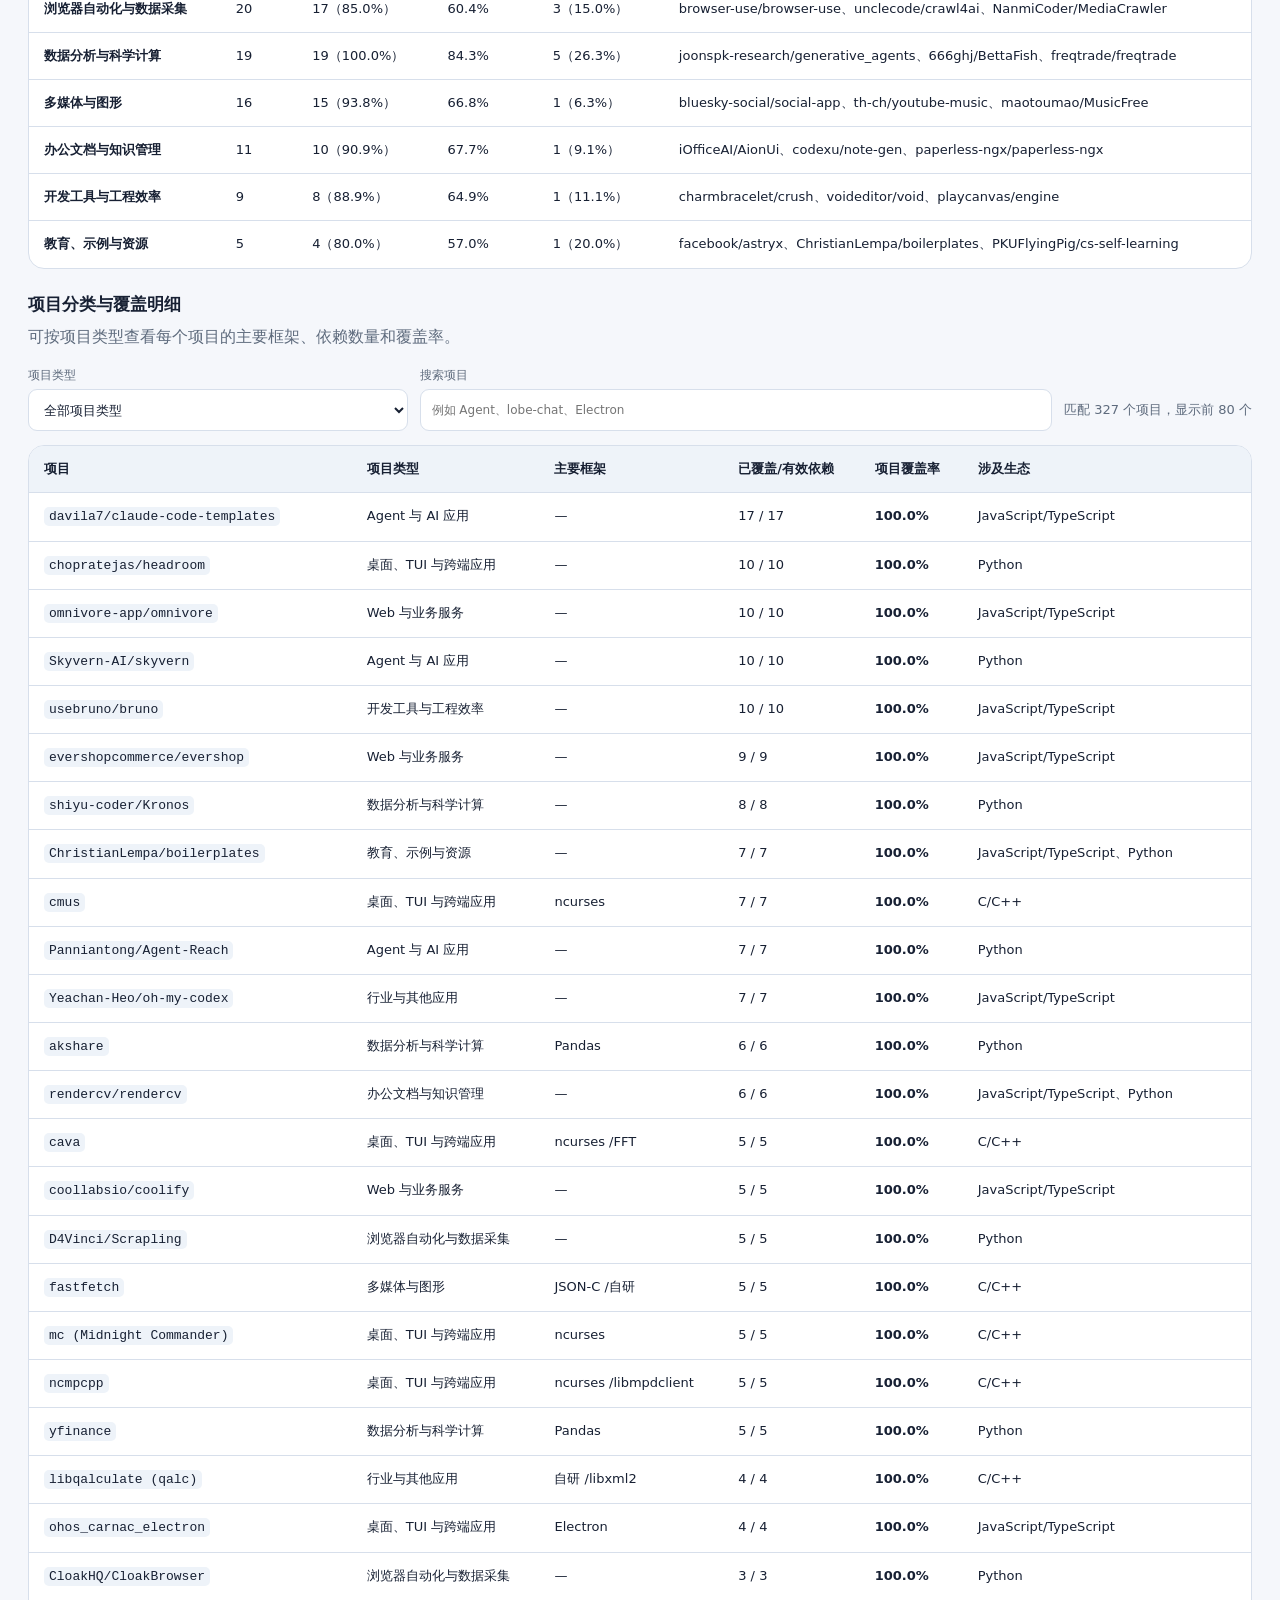
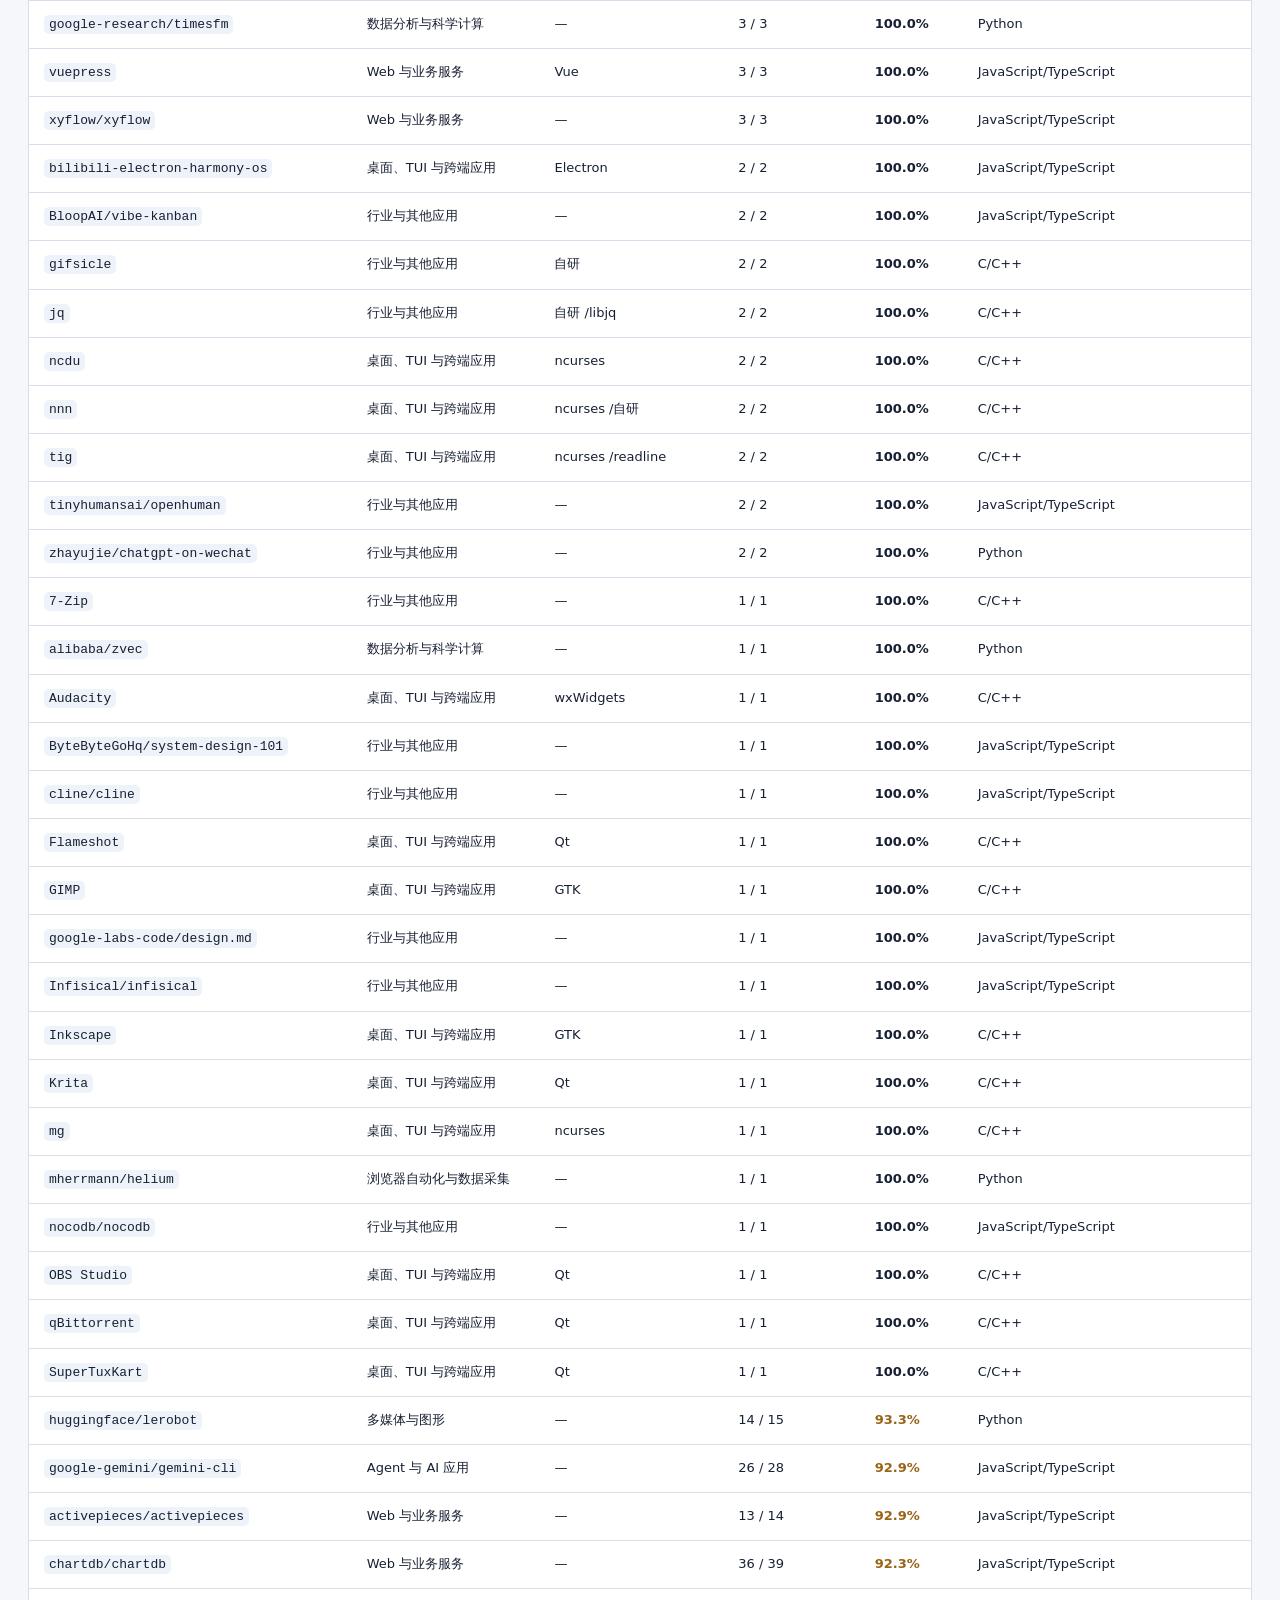
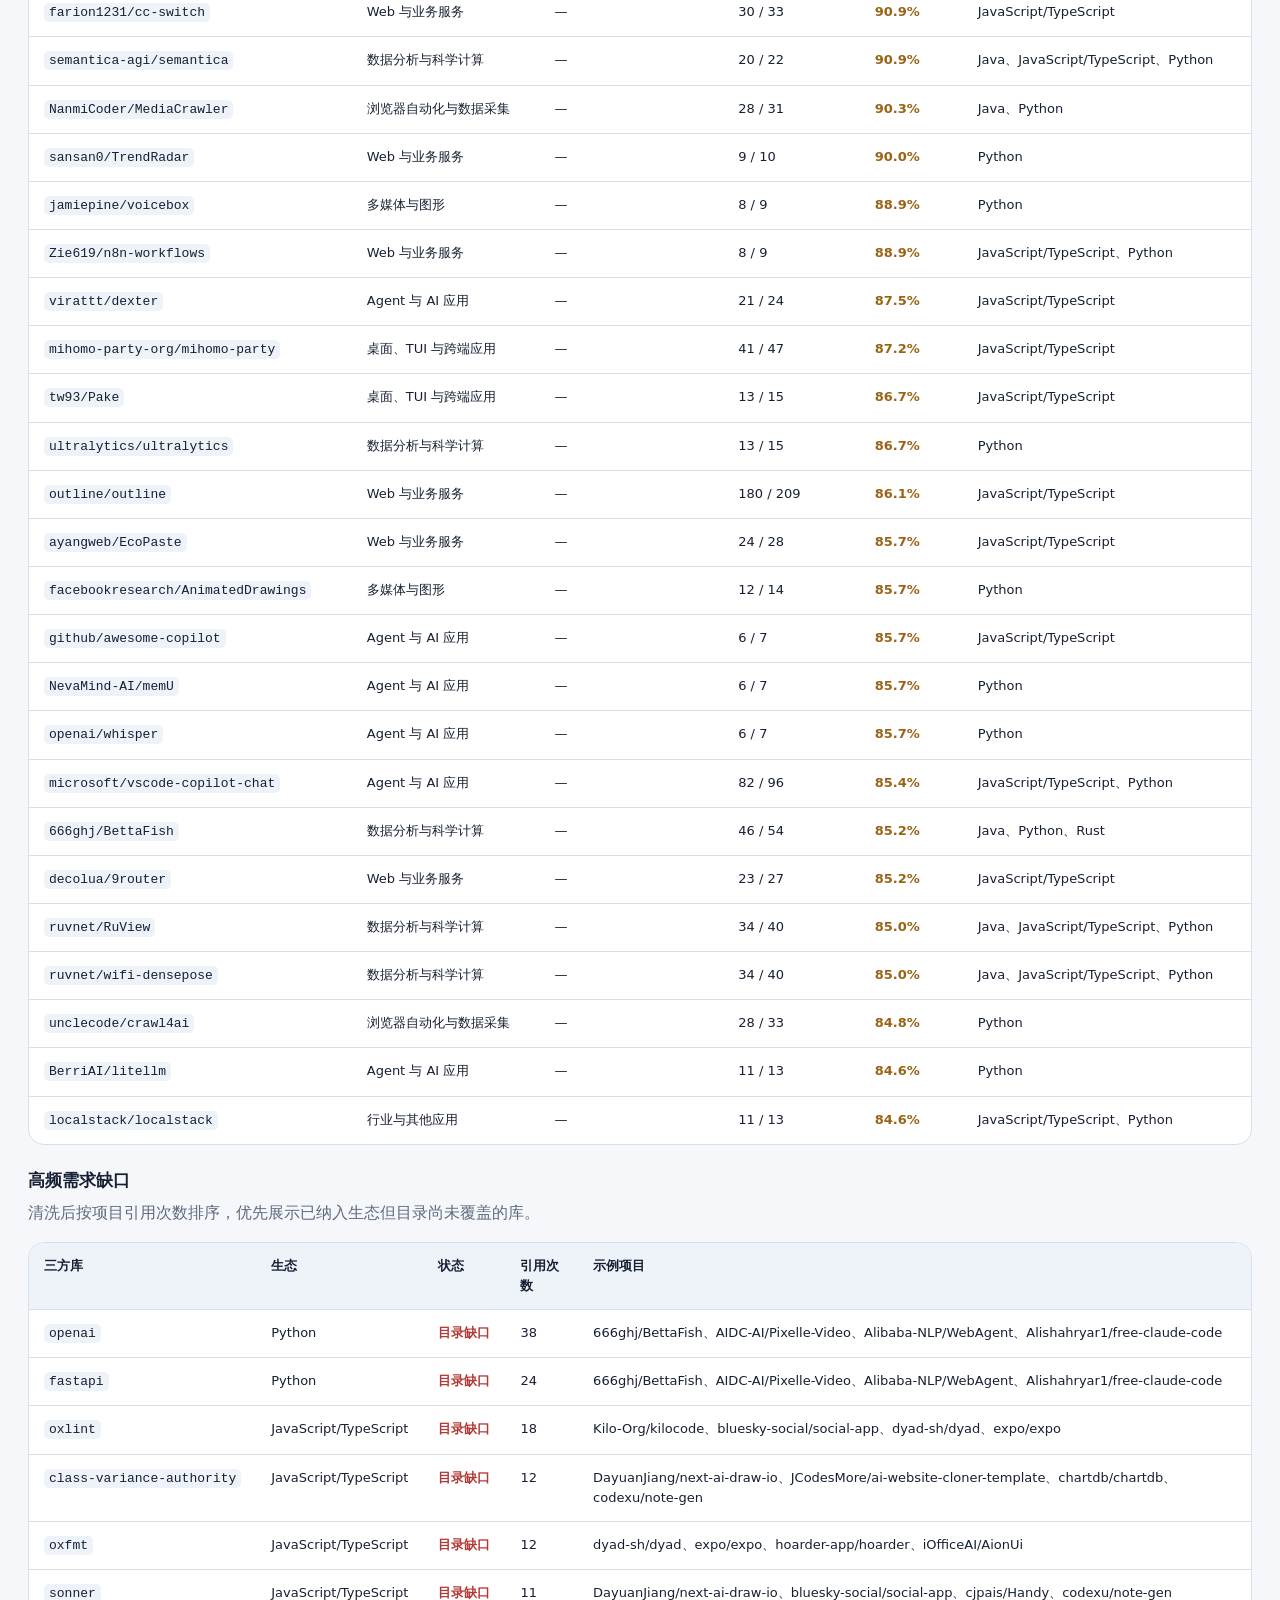
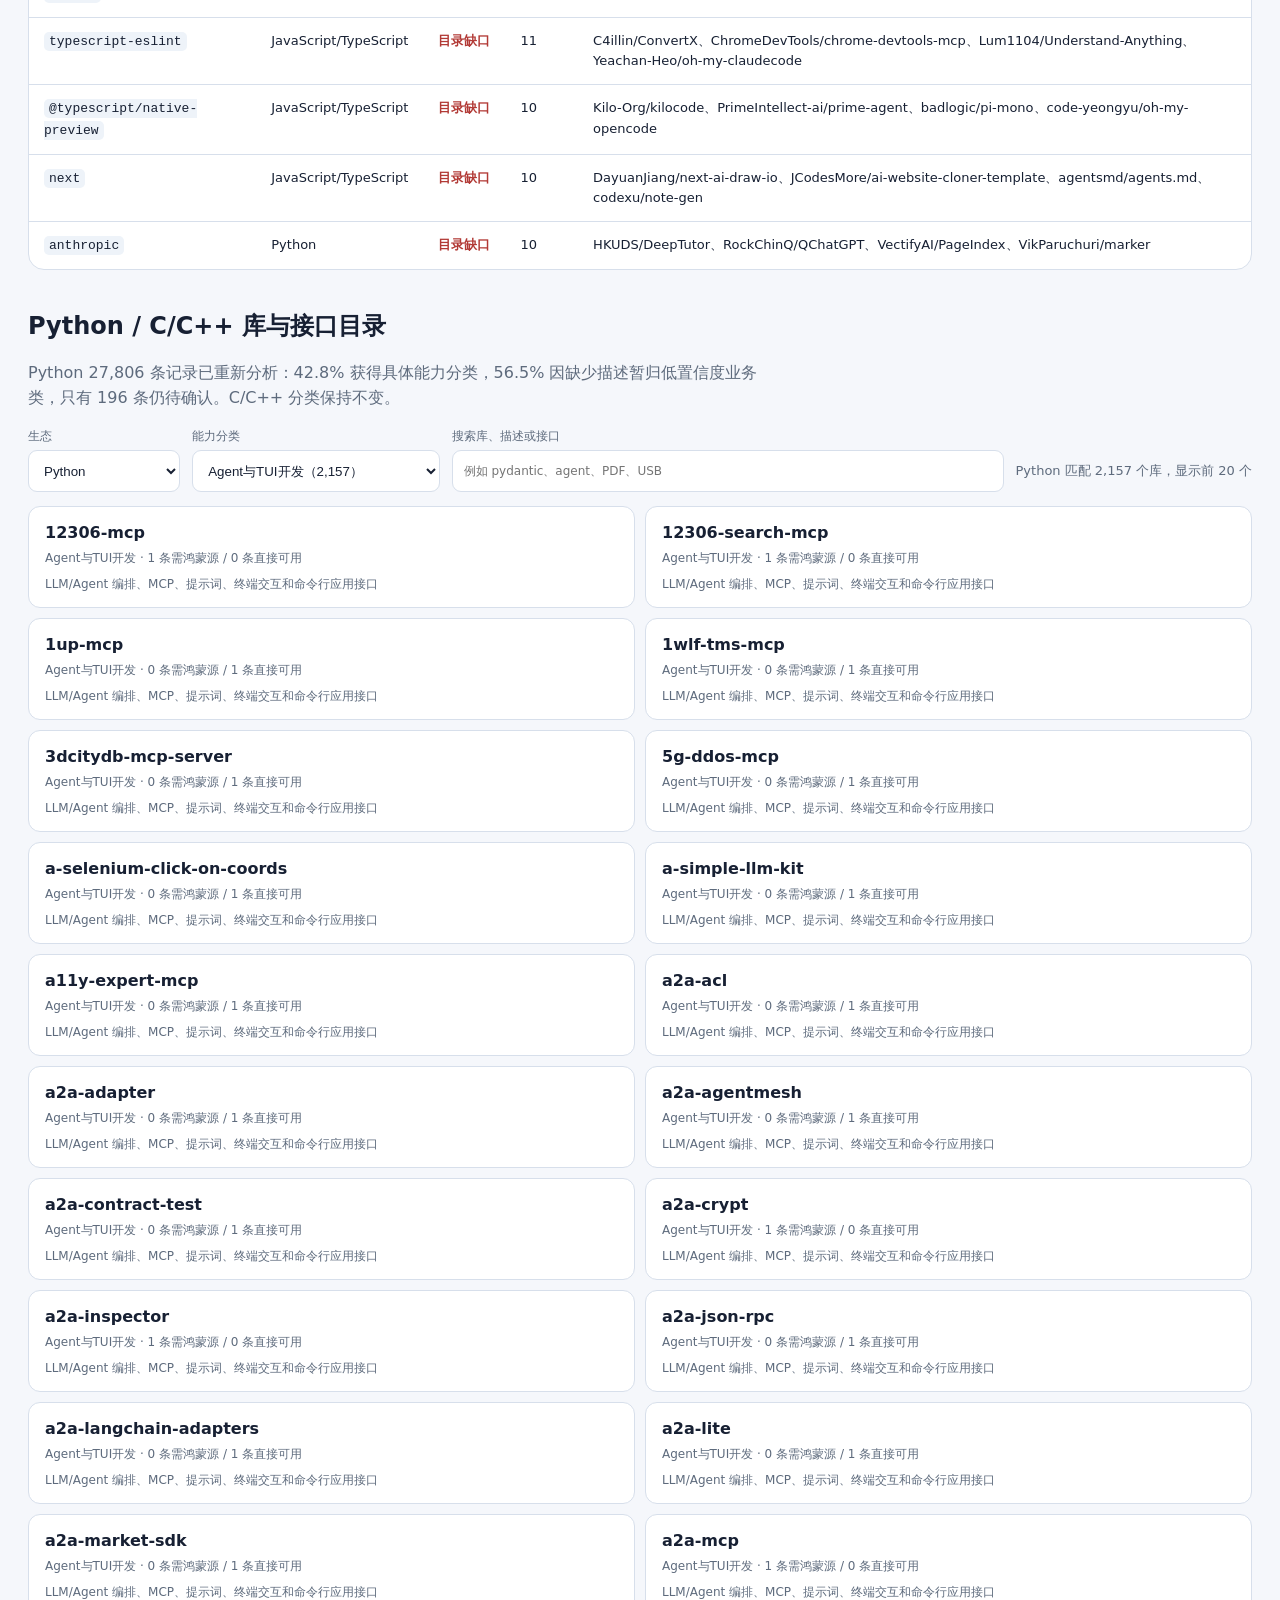
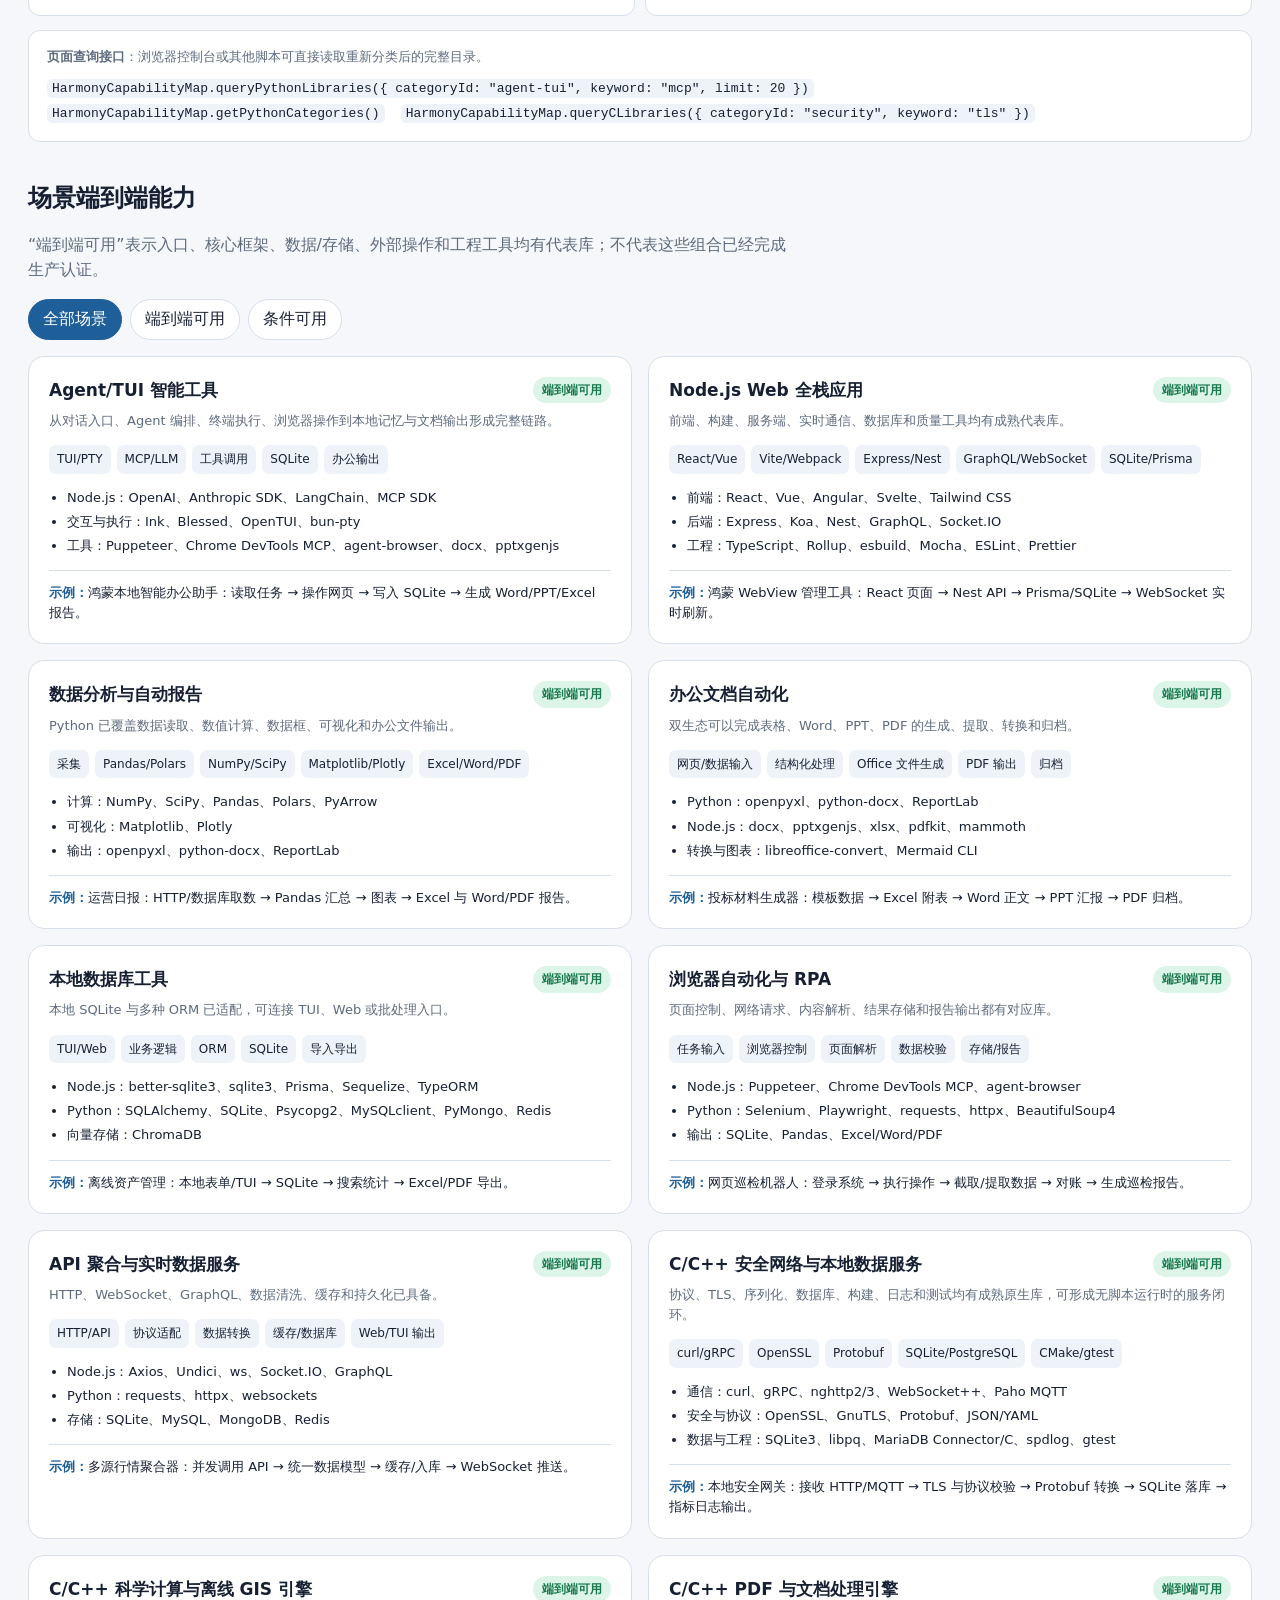
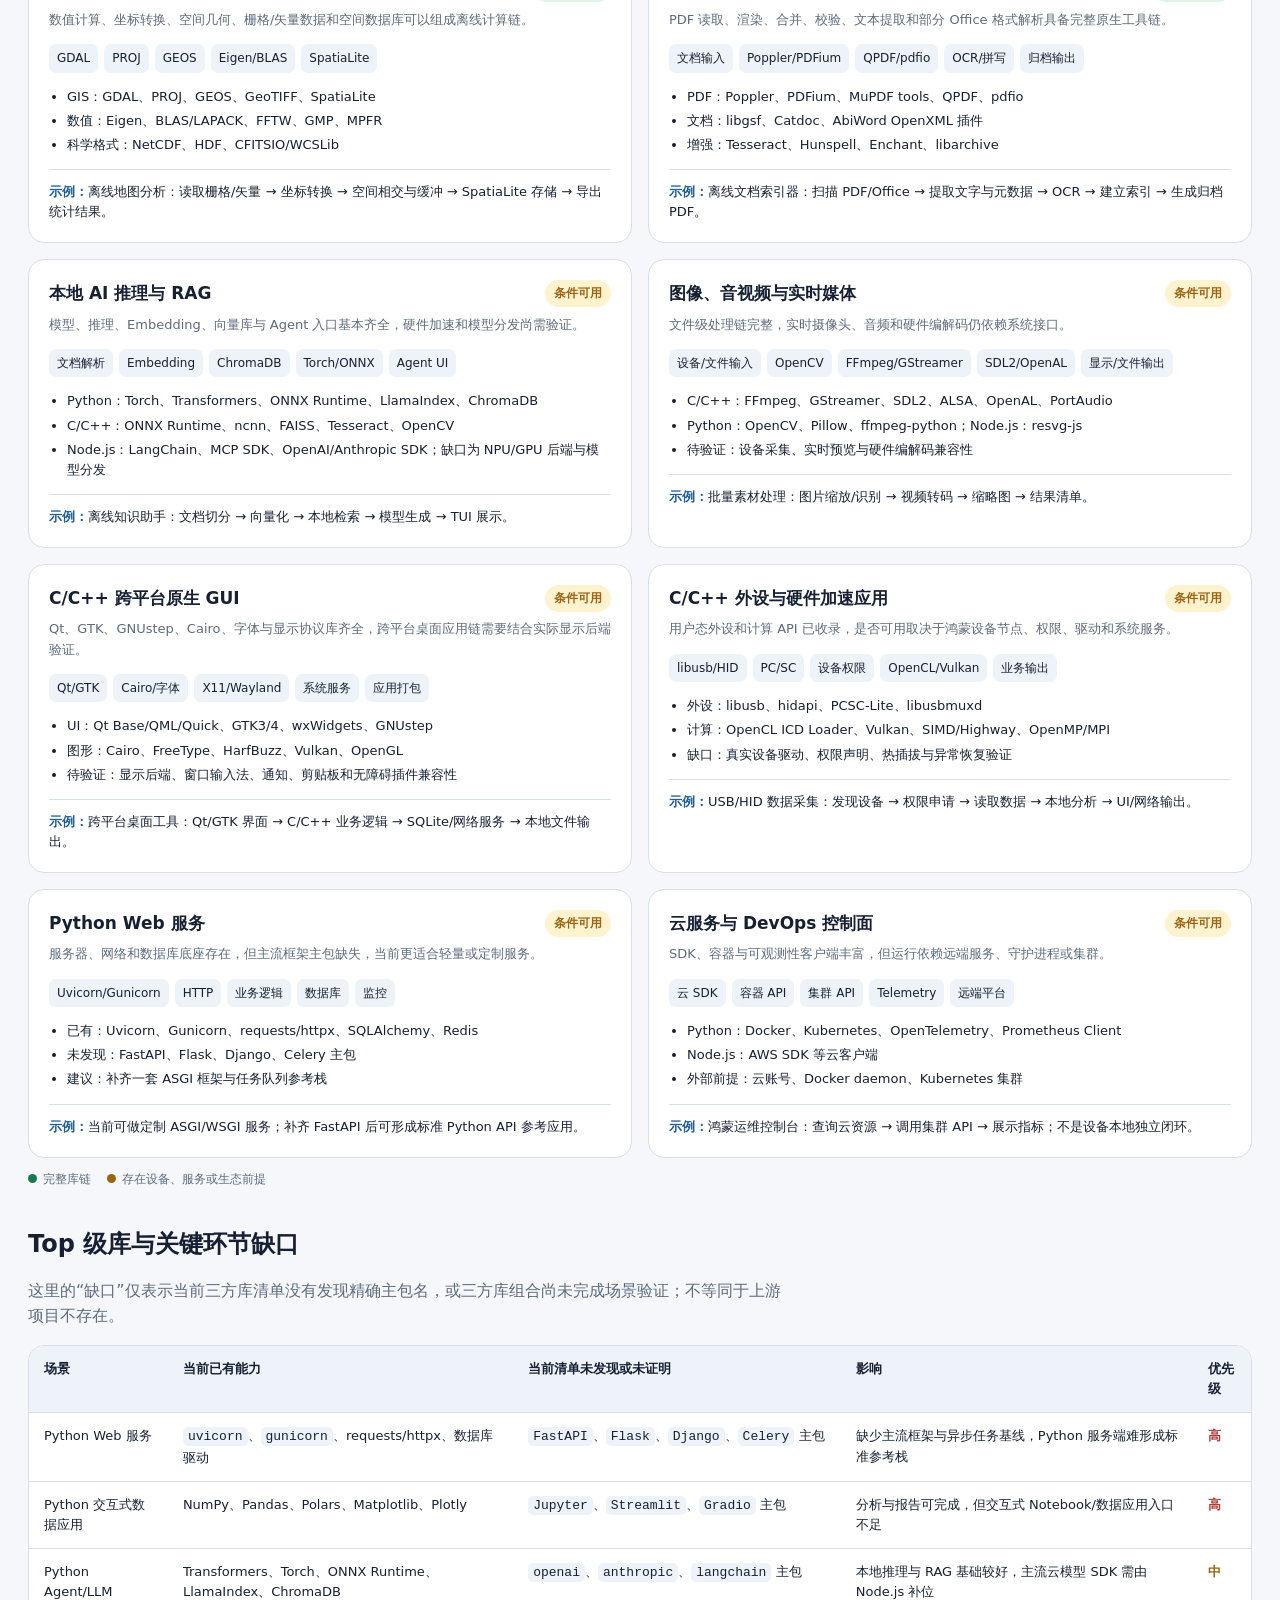
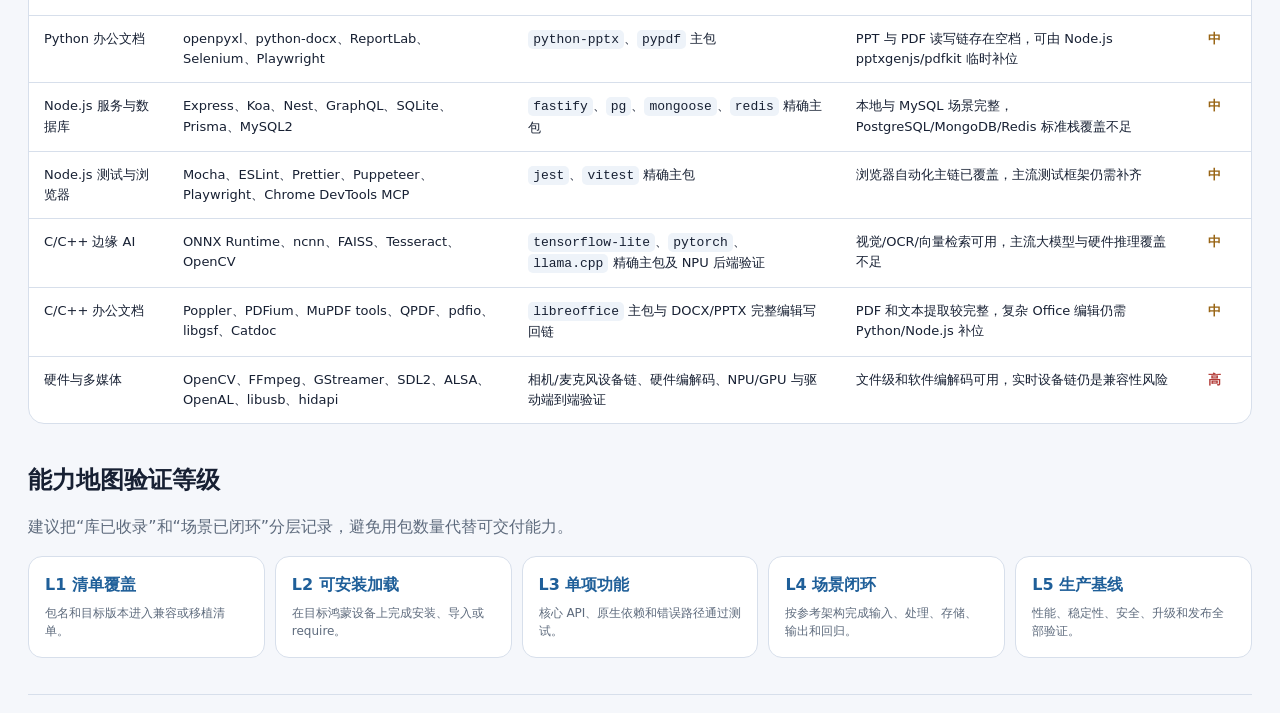
==== commit d1451ea5: "Publish Python Top50k coverage page and homepage entry" ====
--- a/index.html
+++ b/index.html
@@ -51,7 +51,7 @@
     h2 { margin: 0 0 16px; font-size: 24px; }
     h3 { margin-bottom: 8px; font-size: 17px; }
     .lead { max-width: 760px; margin-bottom: 0; color: var(--muted); font-size: 16px; }
-    .hero-actions { display: flex; flex-wrap: wrap; margin-top: 20px; }
+    .hero-actions { display: flex; flex-wrap: wrap; gap: 10px; margin-top: 20px; }
     .scenario-link { display: inline-flex; align-items: center; gap: 10px; min-height: 44px; padding: 10px 18px; border: 1px solid var(--blue); border-radius: 10px; background: var(--blue); color: var(--surface); font-weight: 600; text-decoration: none; }
     .scenario-link:hover { background: var(--blue-soft); color: var(--blue); }
     .scenario-link:focus-visible { outline: 3px solid var(--blue); outline-offset: 4px; }
@@ -208,6 +208,7 @@
         <p class="lead">从“适用场景”反向识别 C/C++、Python 与 Node.js 三方库能否组成完整开发链，区分库清单覆盖、端到端可用和生产级验证。</p>
         <nav class="hero-actions" aria-label="页面导航">
           <a class="scenario-link" href="index-v1.html">场景分析 <span aria-hidden="true">→</span></a>
+          <a class="scenario-link" href="python-top50k.html">Python Top5万覆盖分析 <span aria-hidden="true">→</span></a>
         </nav>
       </div>
       <div class="hero-summary">
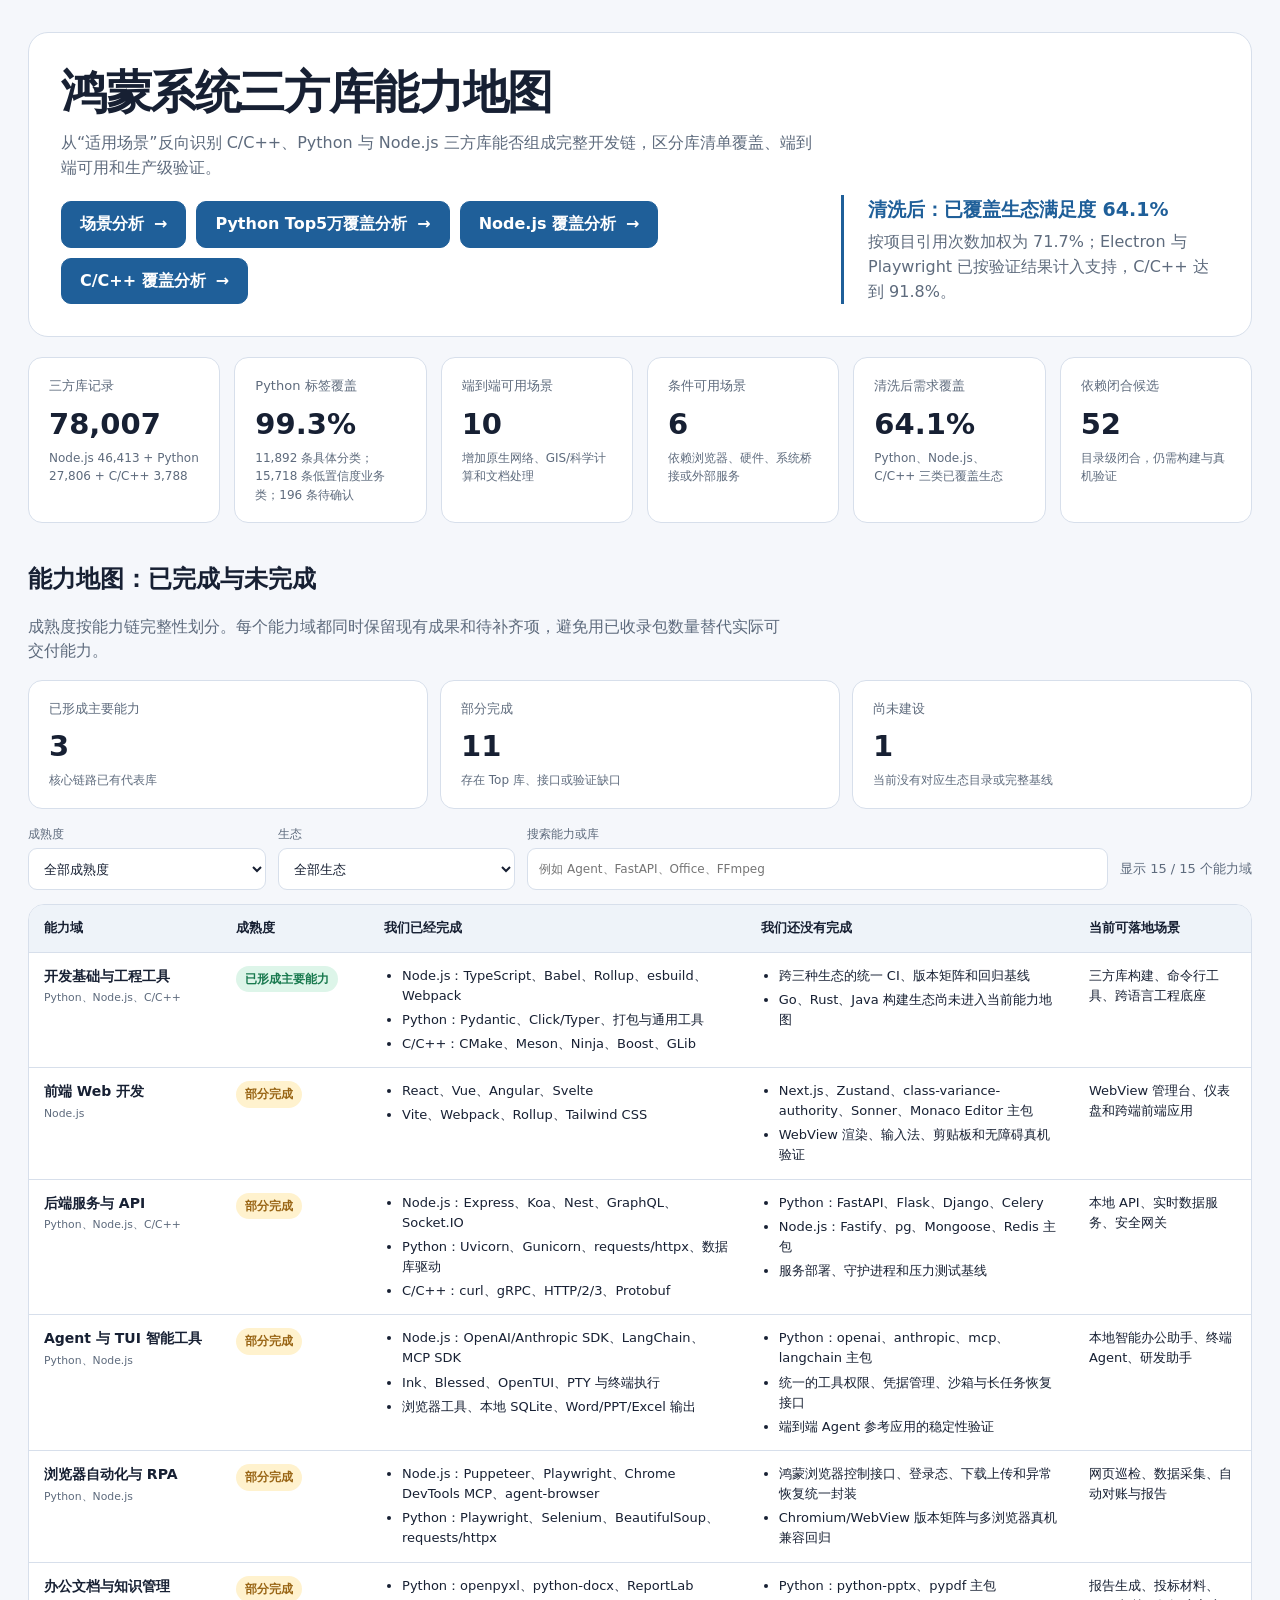
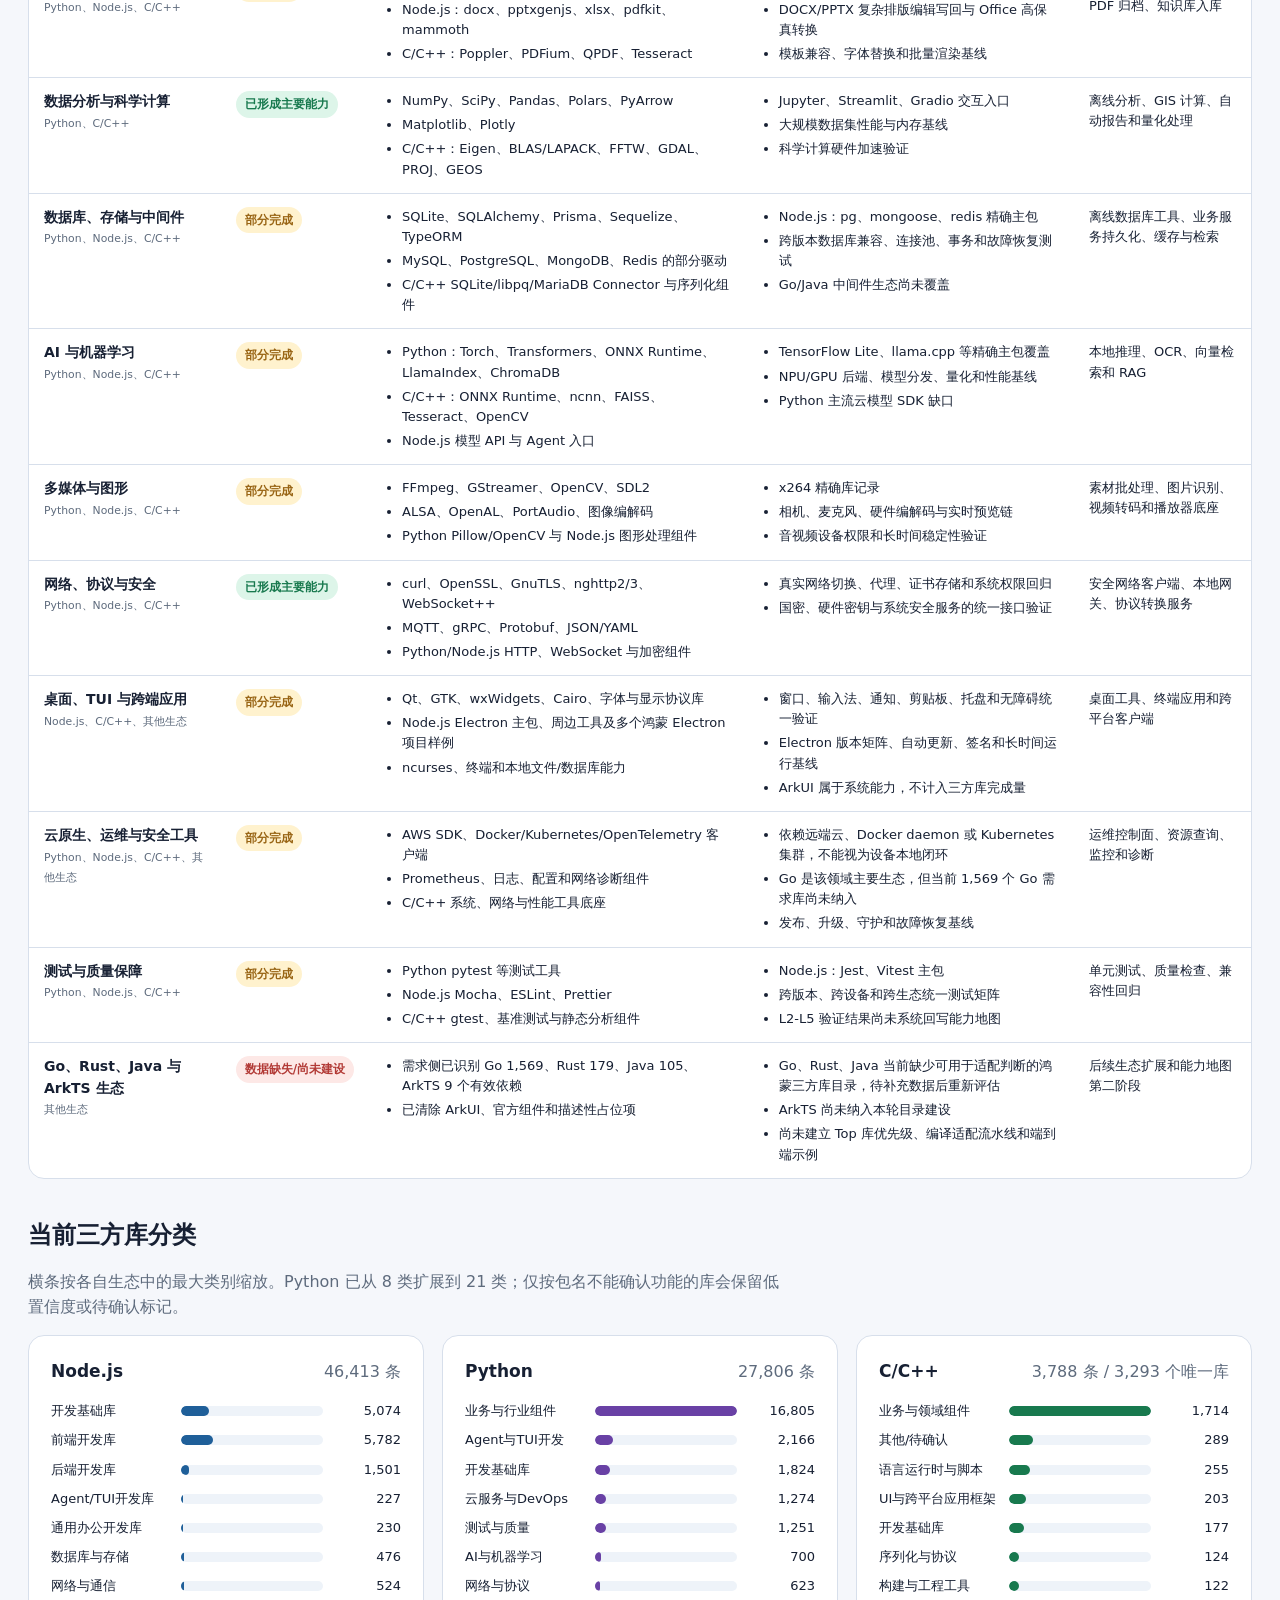
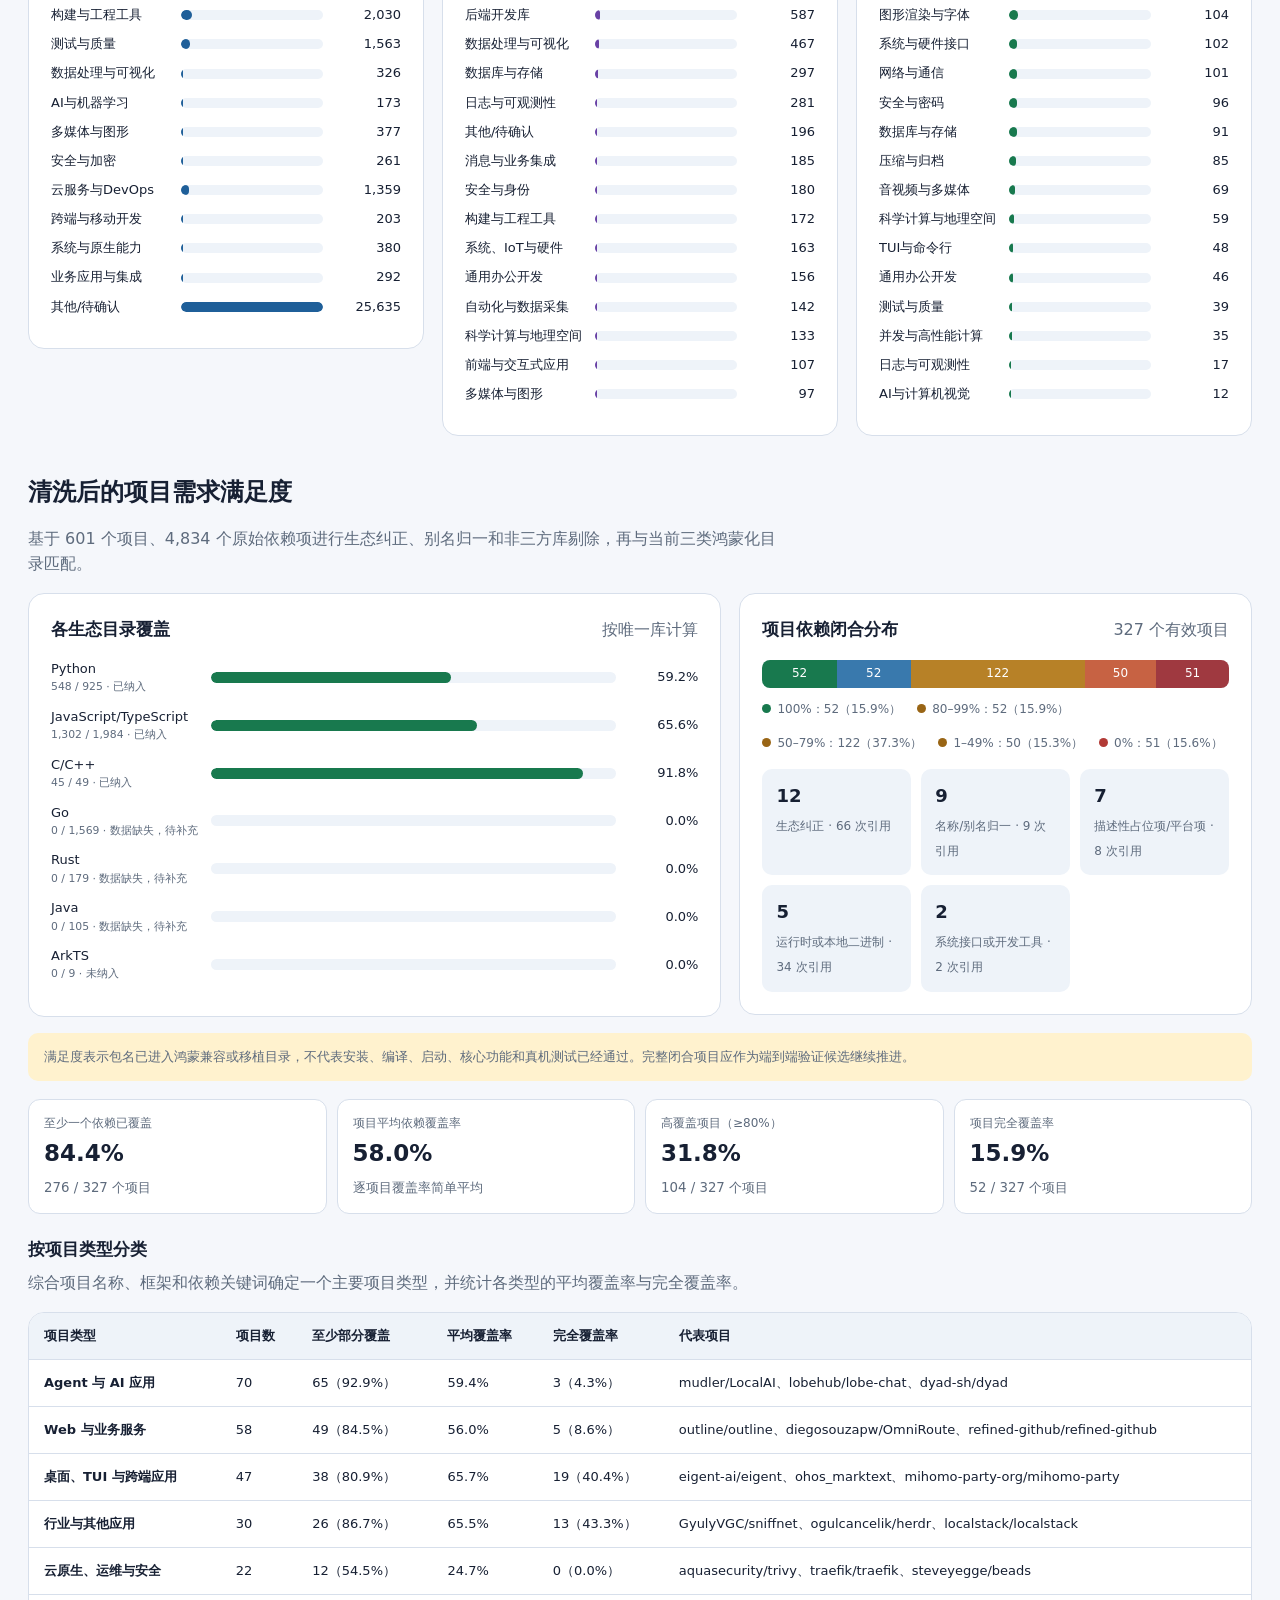
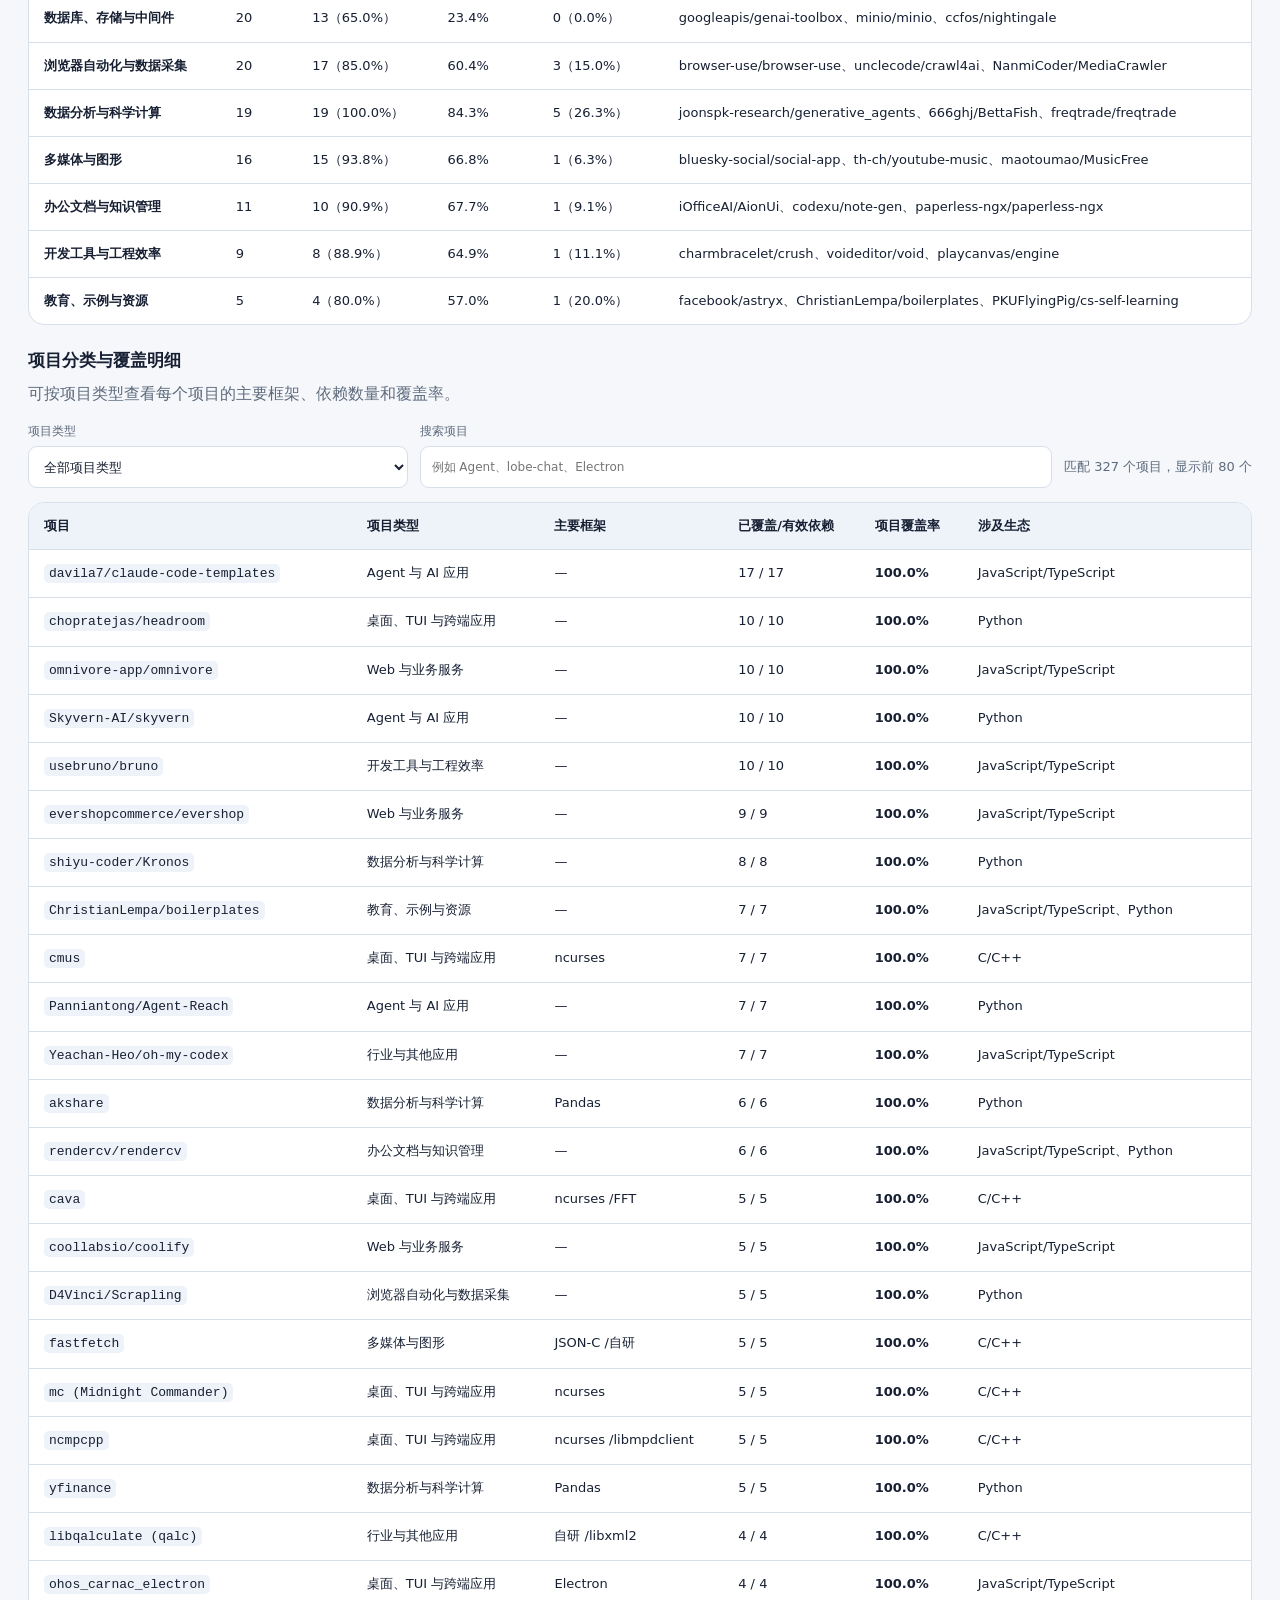
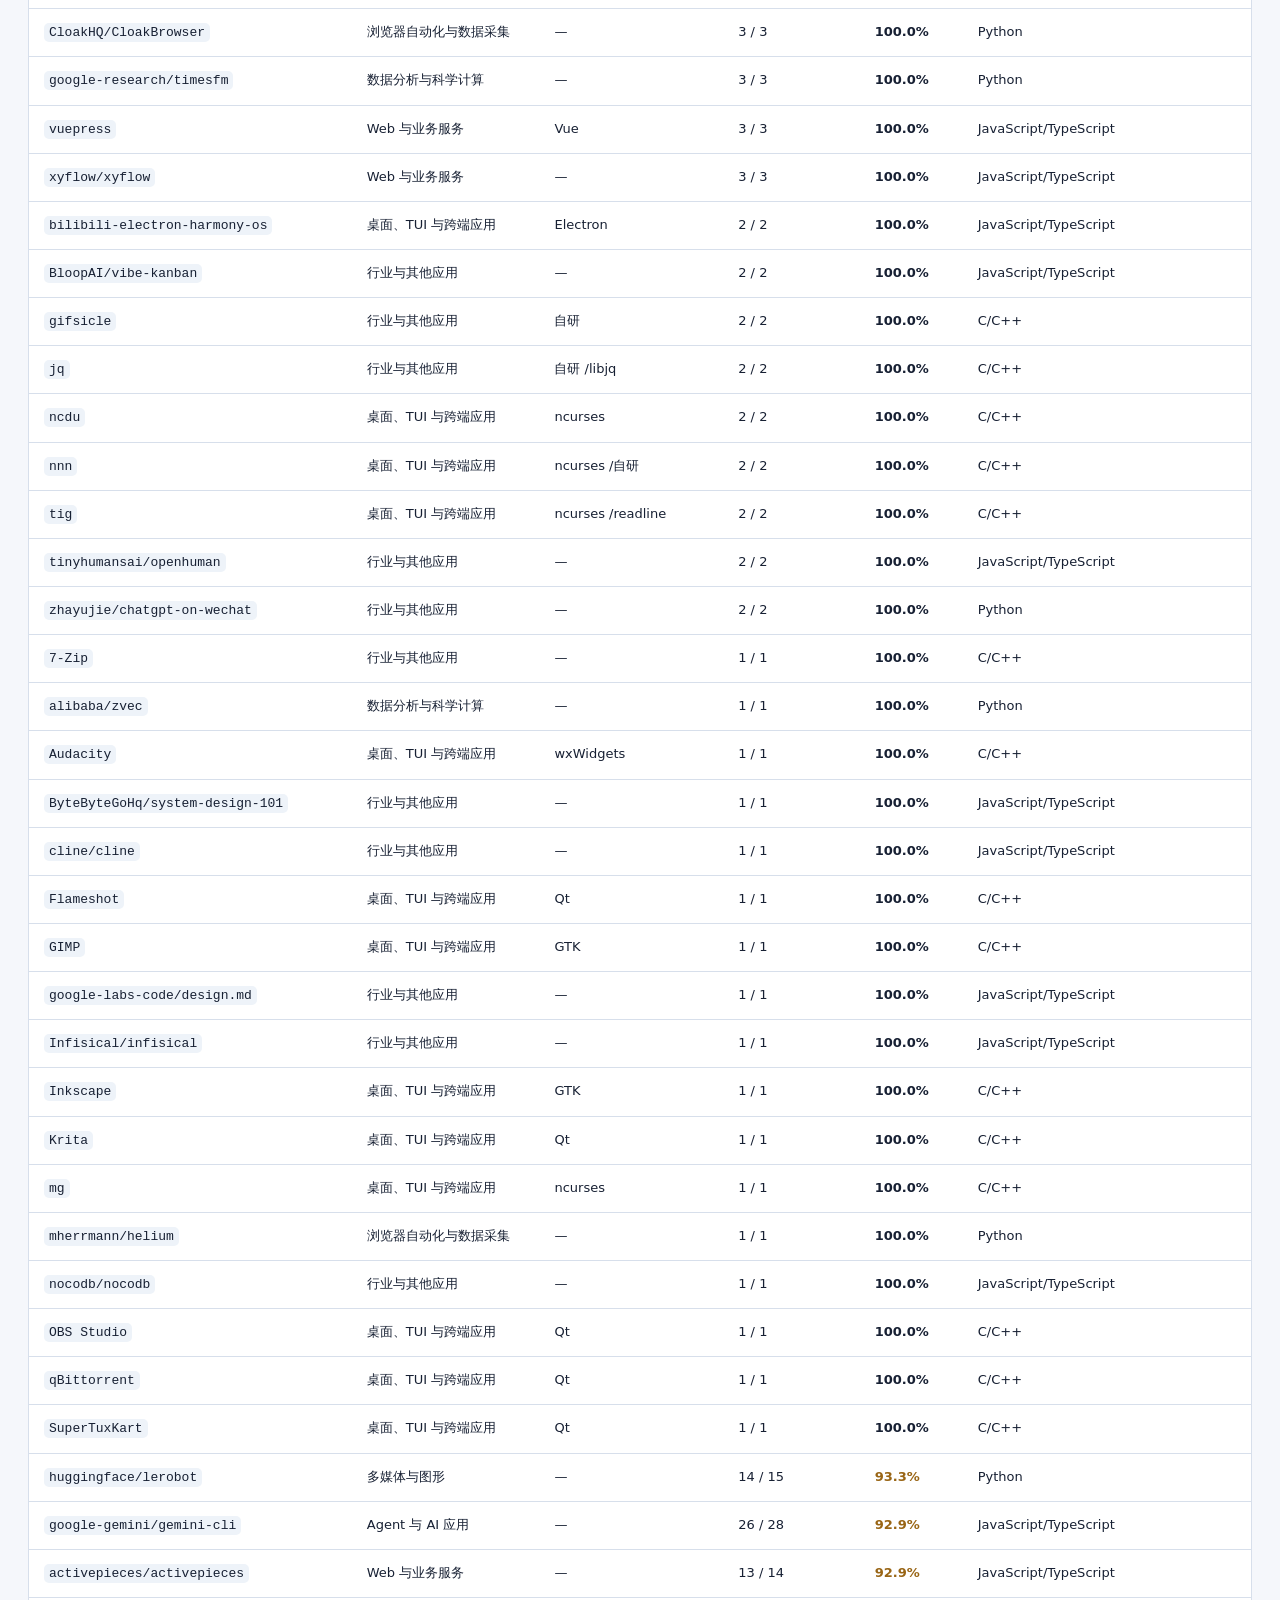
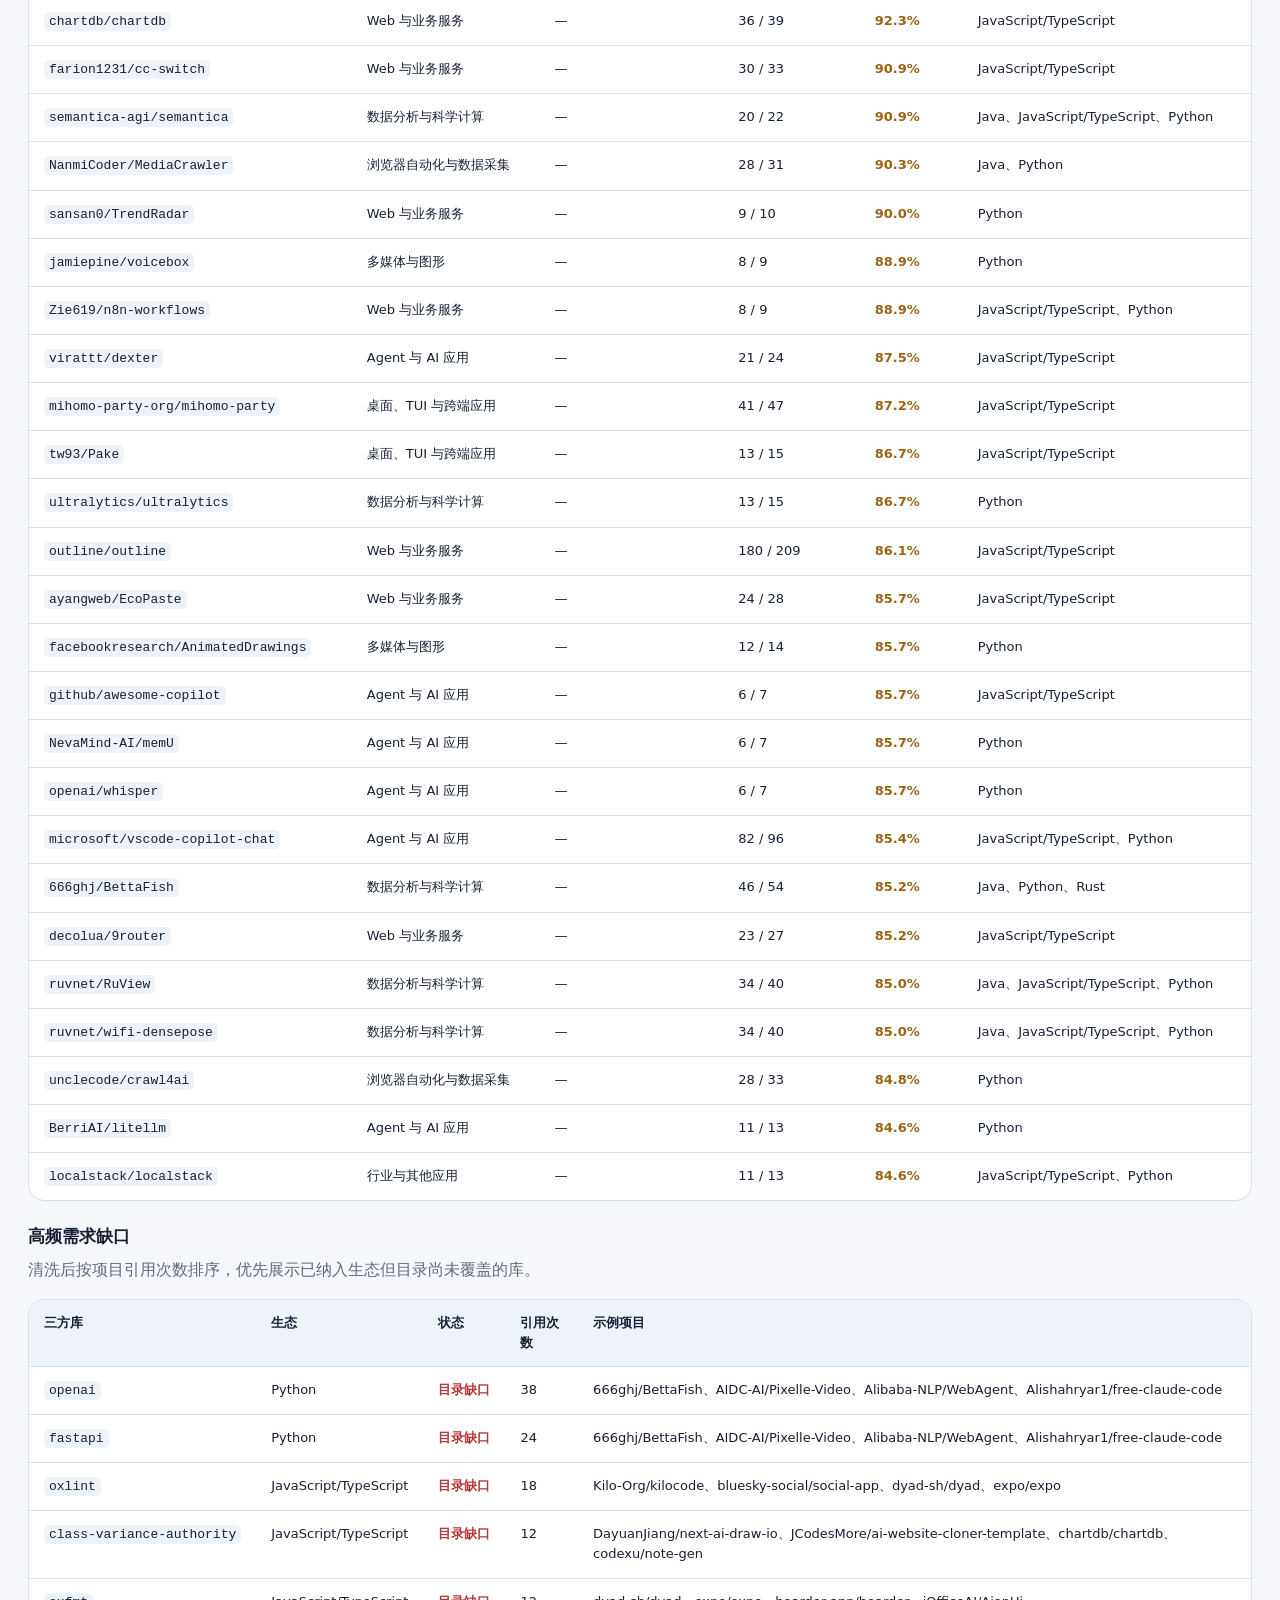
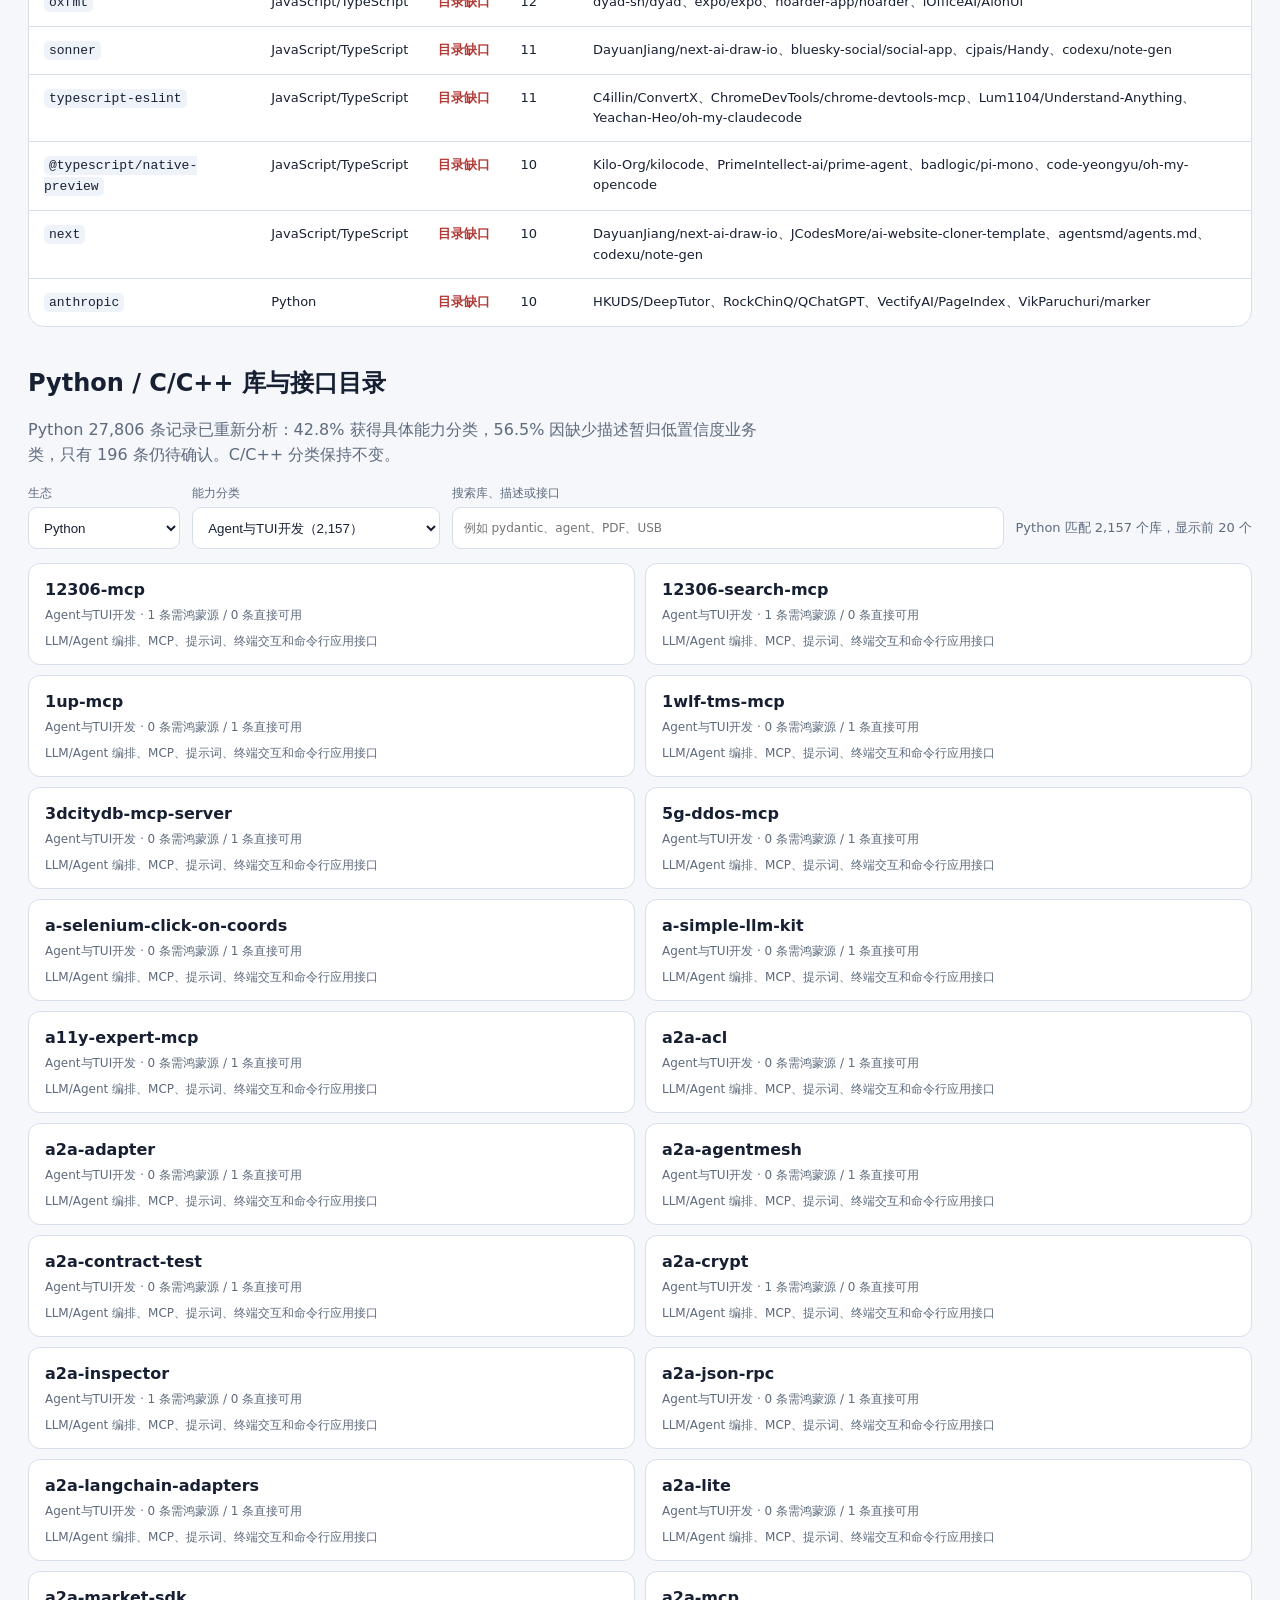
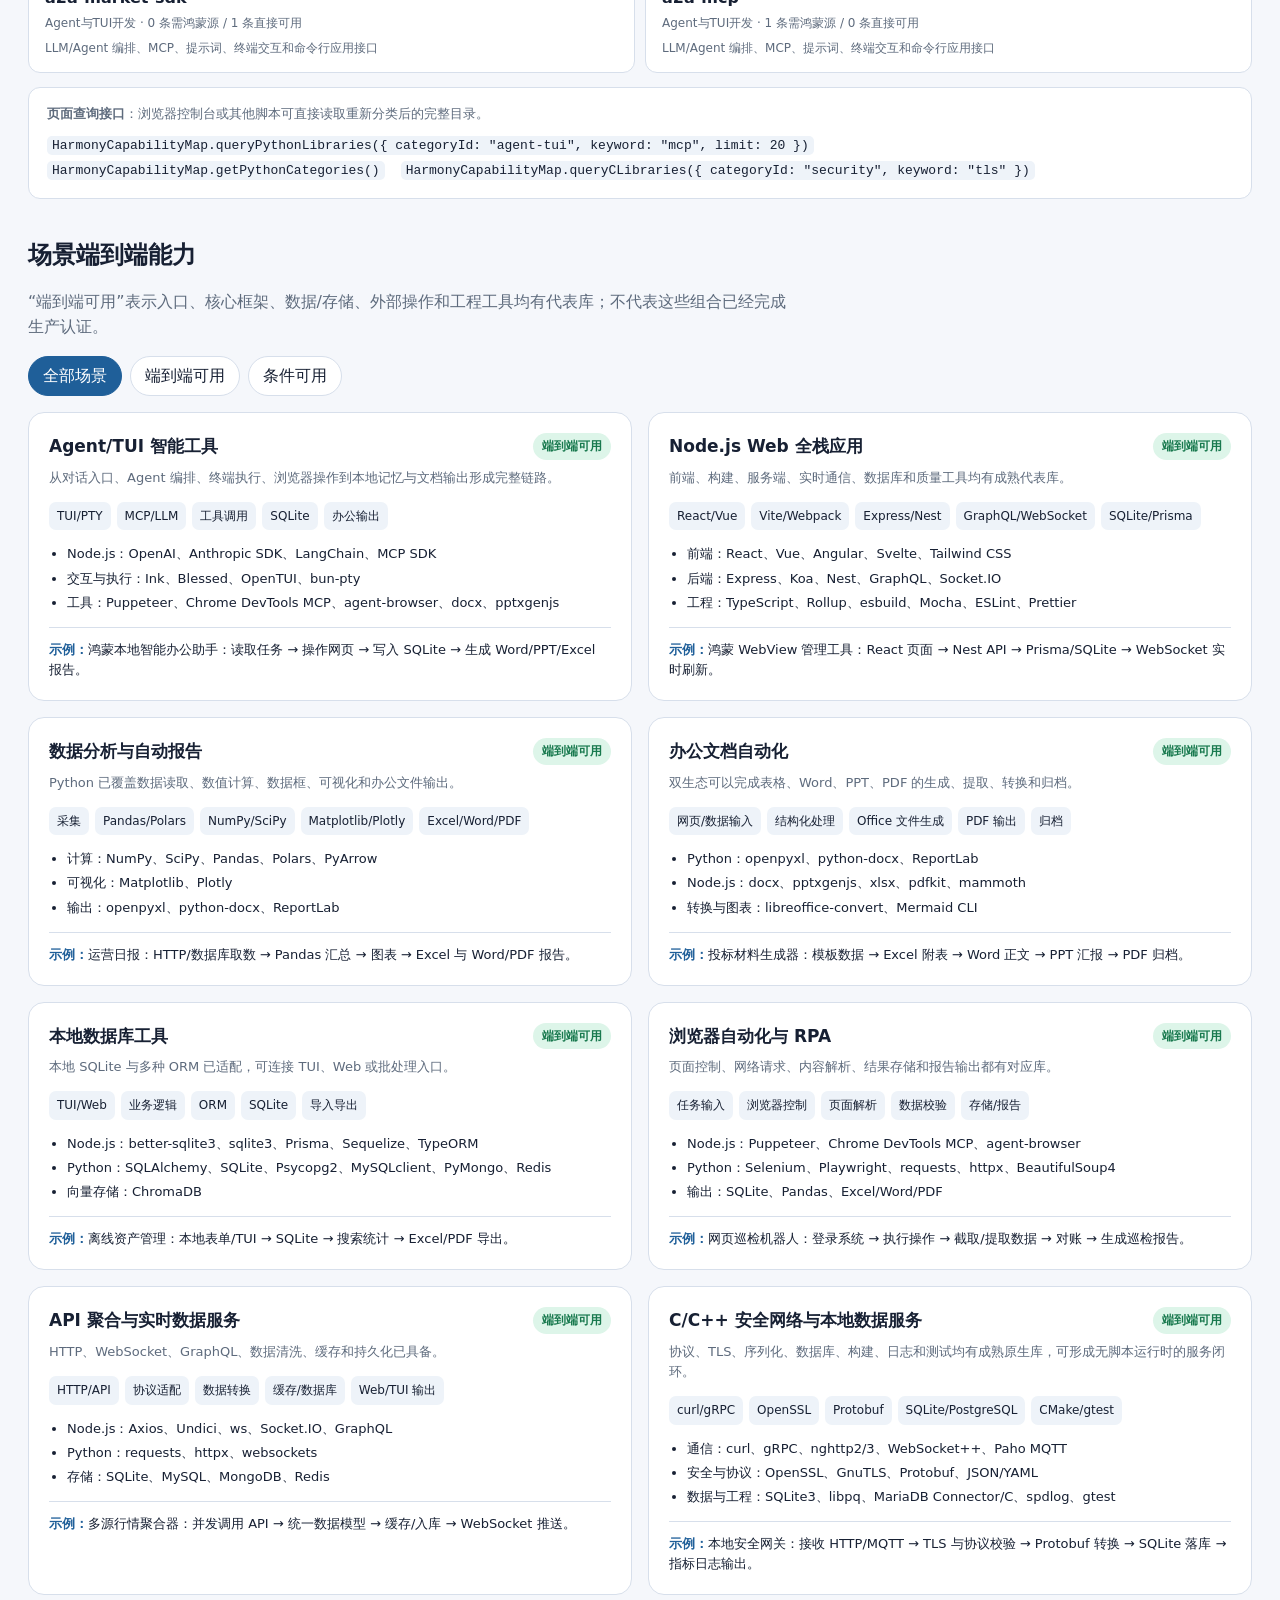
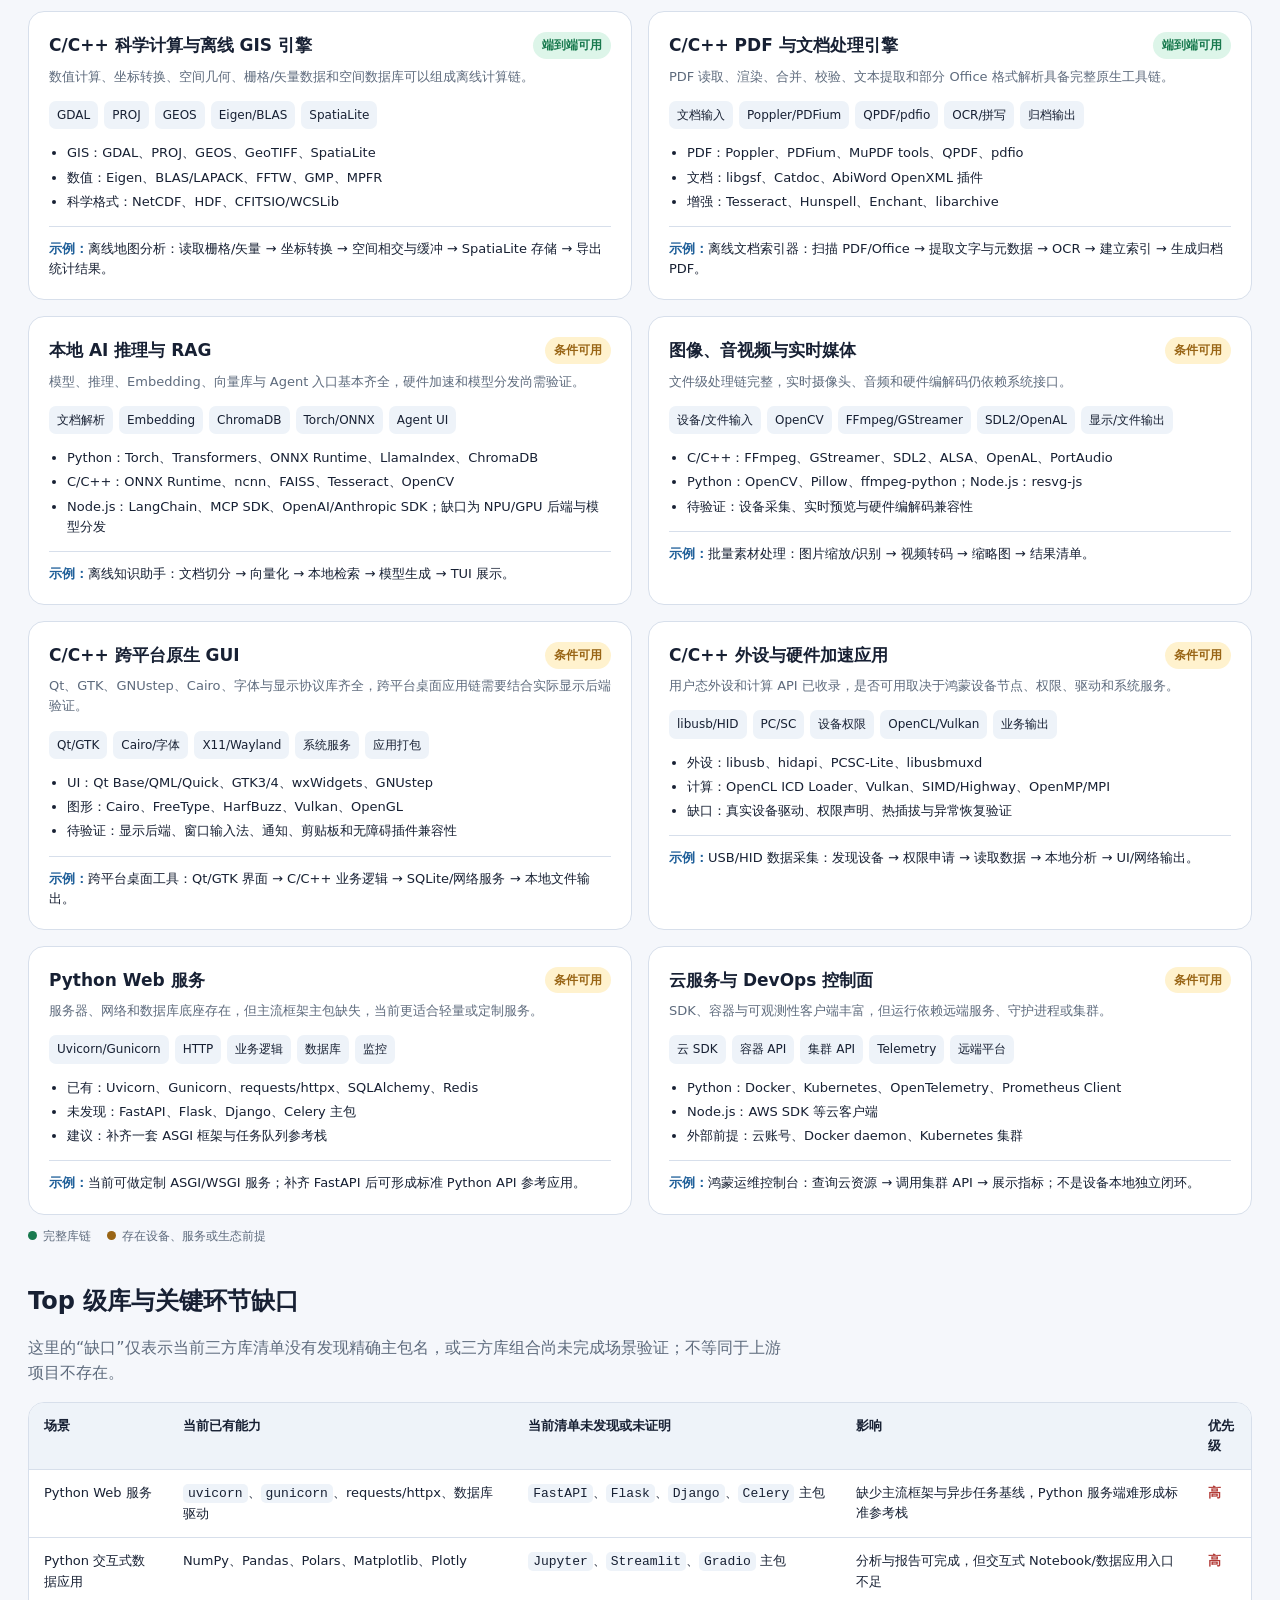
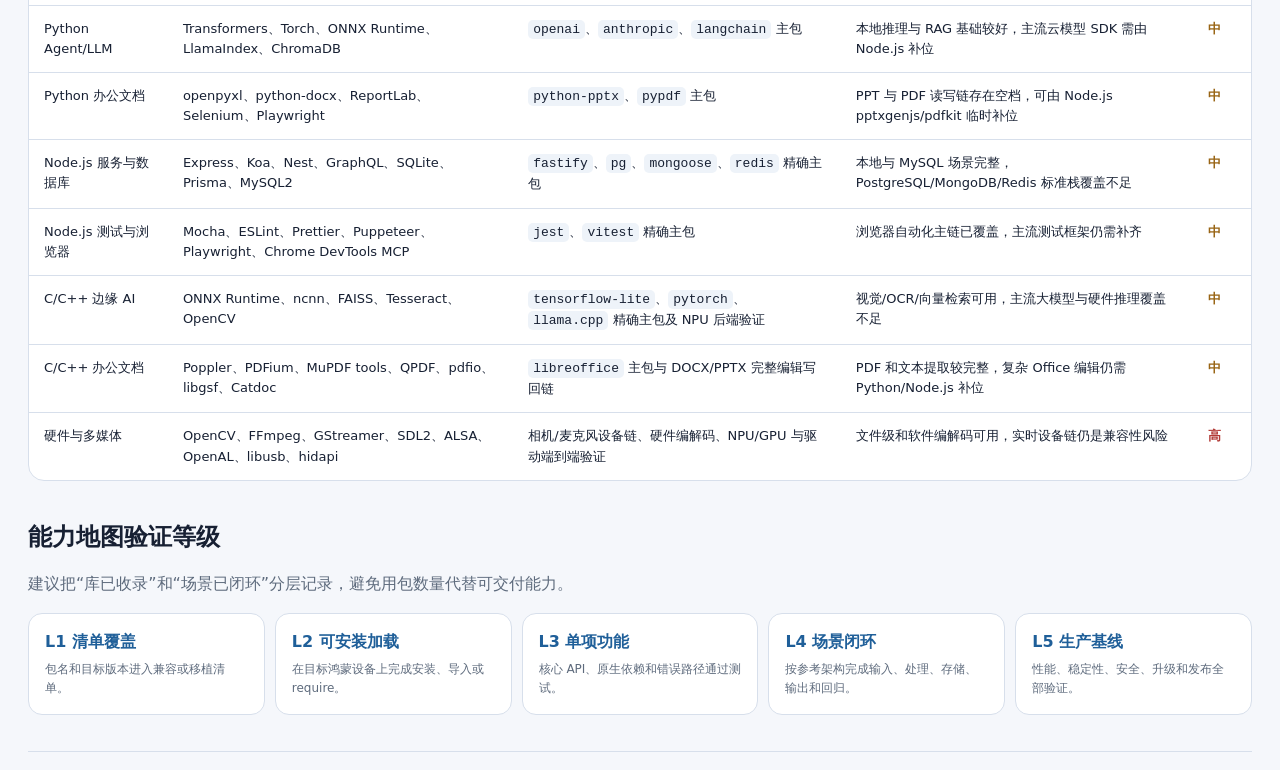
==== commit 042eef94: "Publish Node.js and C++ coverage pages with audited source snapshots" ====
--- a/index.html
+++ b/index.html
@@ -209,6 +209,8 @@
         <nav class="hero-actions" aria-label="页面导航">
           <a class="scenario-link" href="index-v1.html">场景分析 <span aria-hidden="true">→</span></a>
           <a class="scenario-link" href="python-top50k.html">Python Top5万覆盖分析 <span aria-hidden="true">→</span></a>
+          <a class="scenario-link" href="nodejs-coverage.html">Node.js 覆盖分析 <span aria-hidden="true">→</span></a>
+          <a class="scenario-link" href="cpp-coverage.html">C/C++ 覆盖分析 <span aria-hidden="true">→</span></a>
         </nav>
       </div>
       <div class="hero-summary">
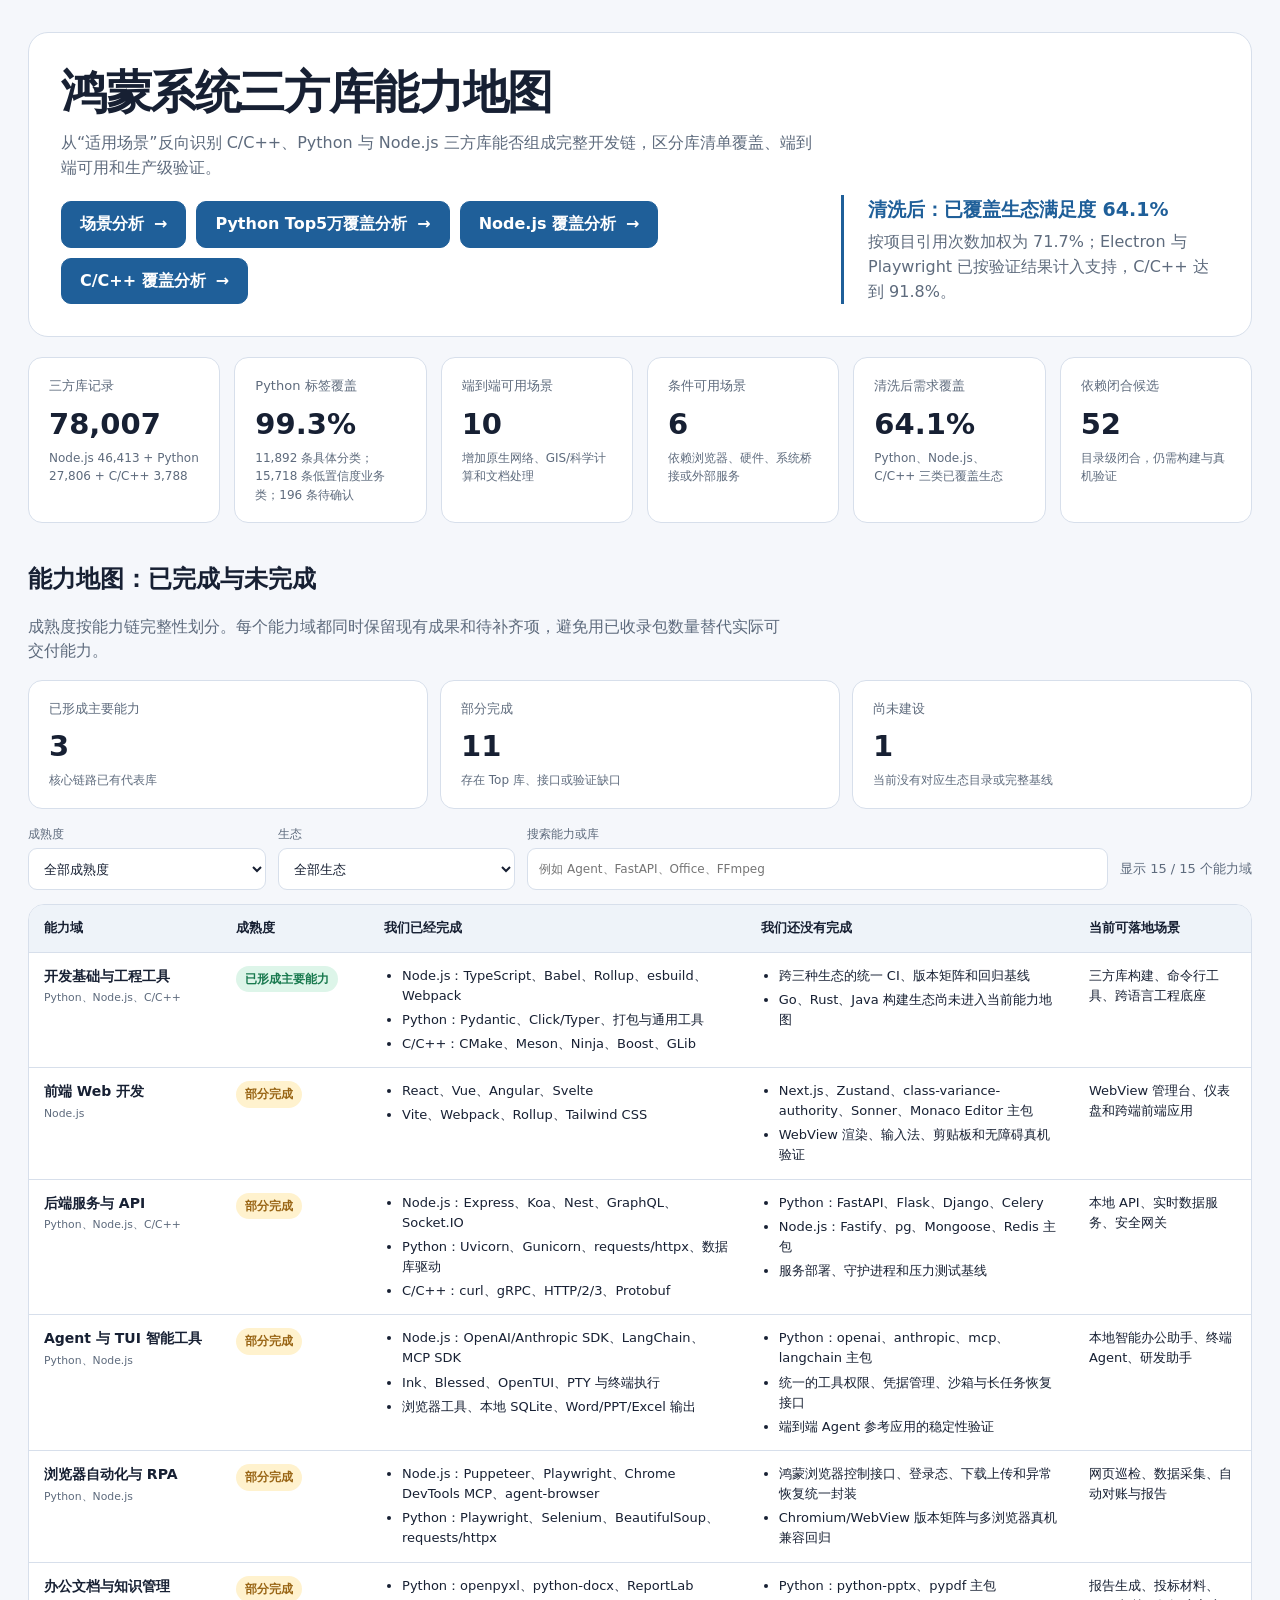
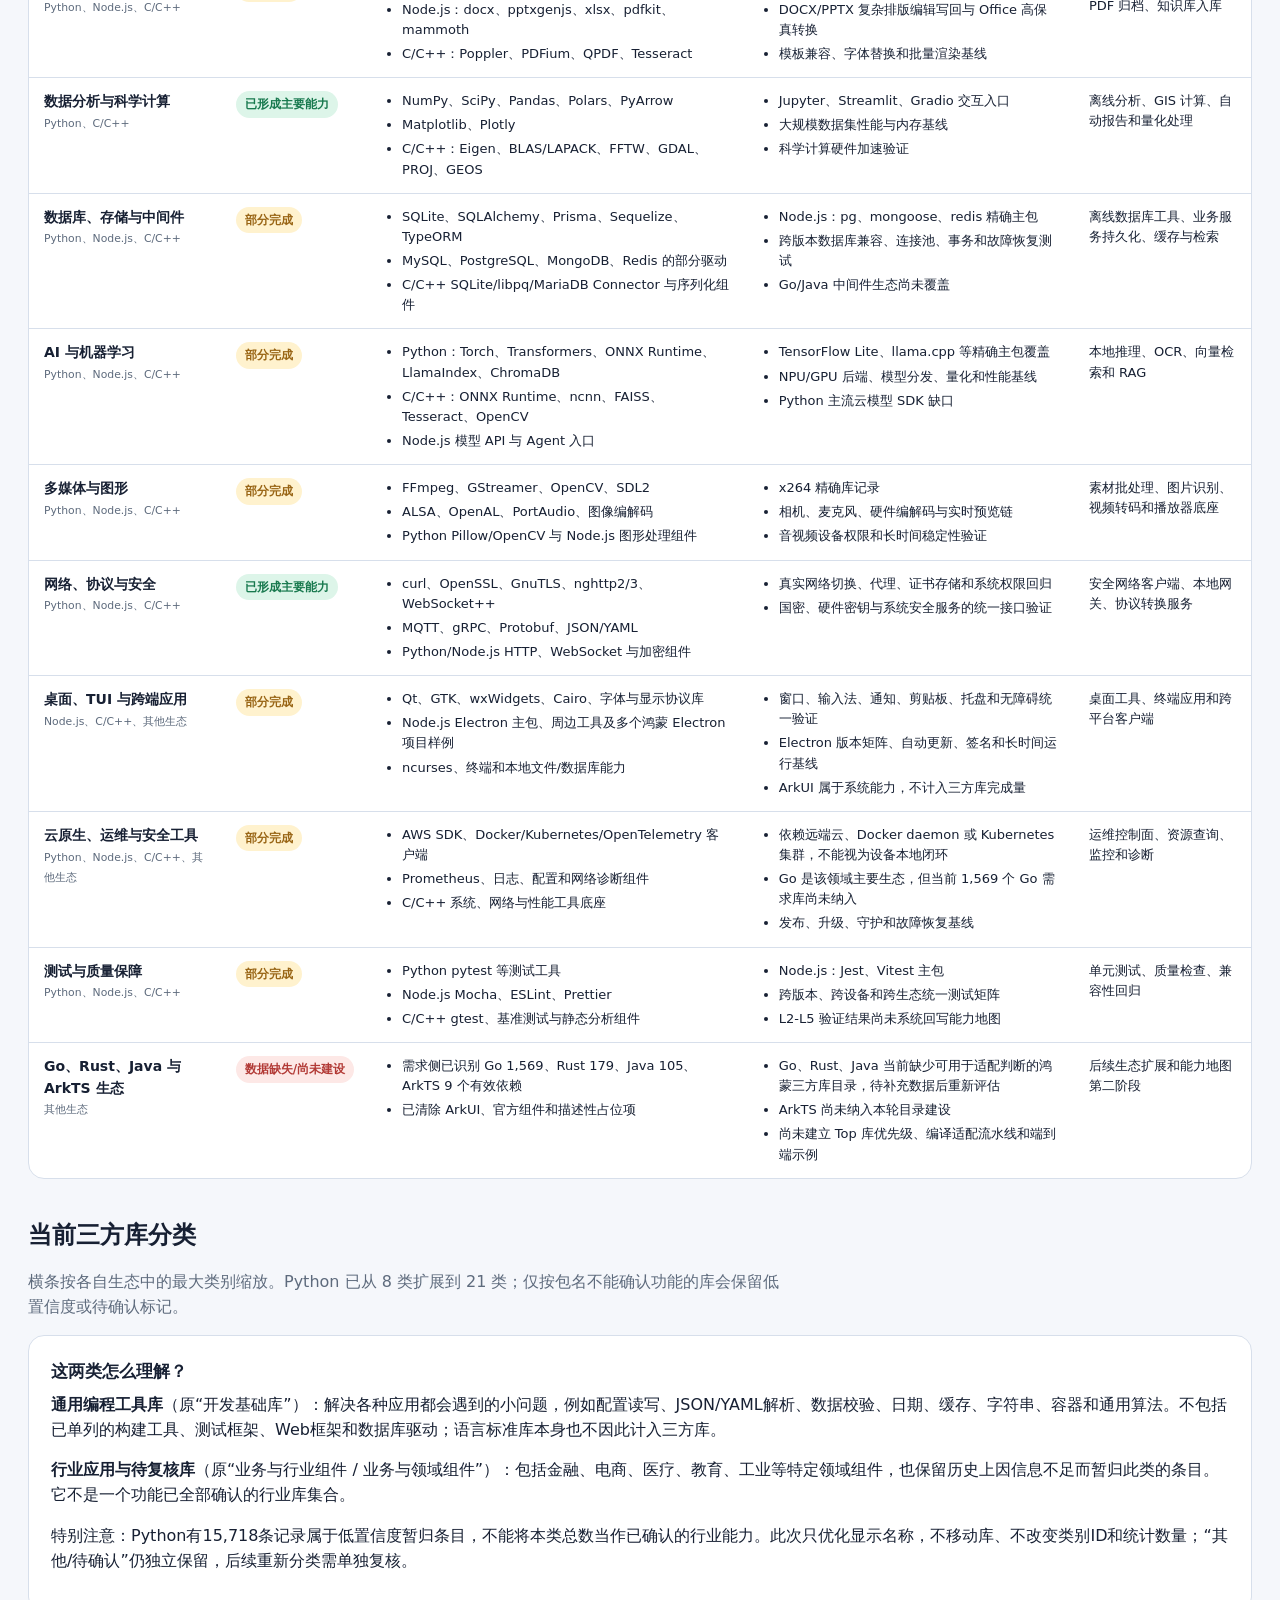
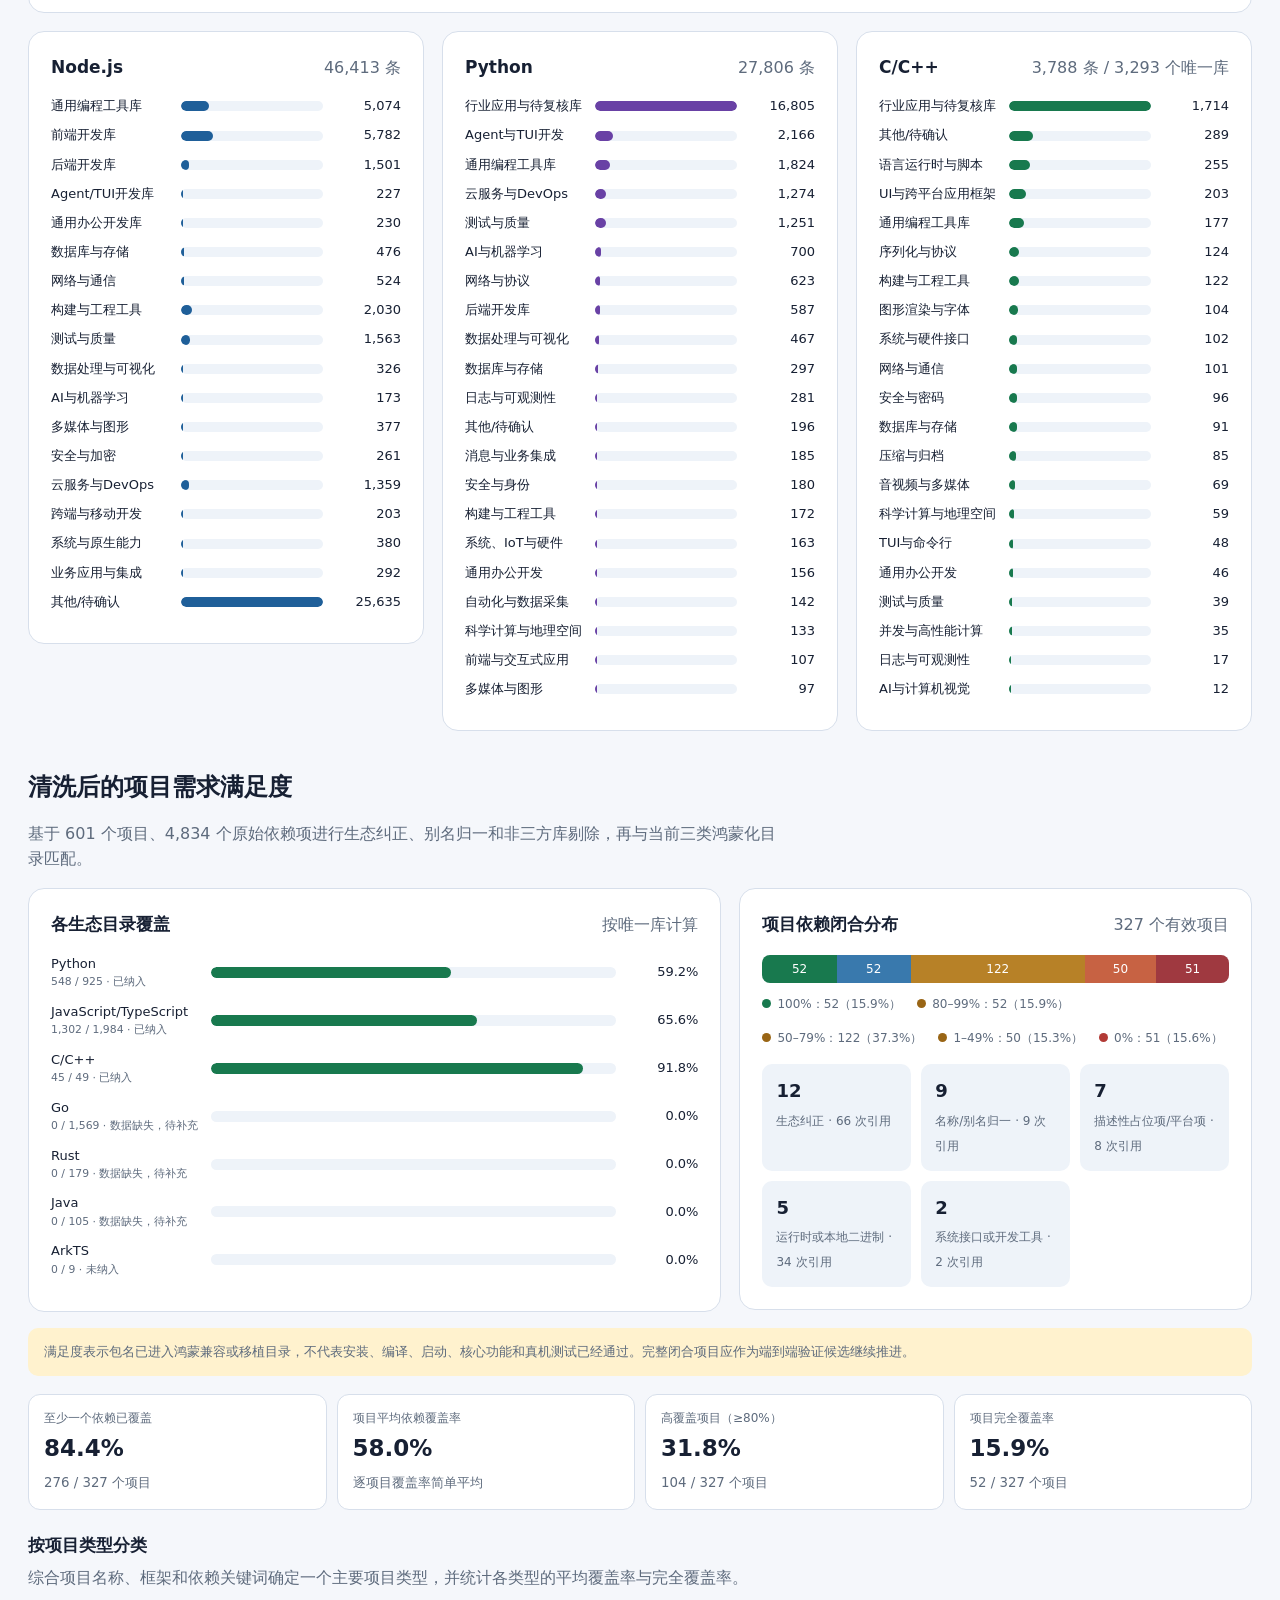
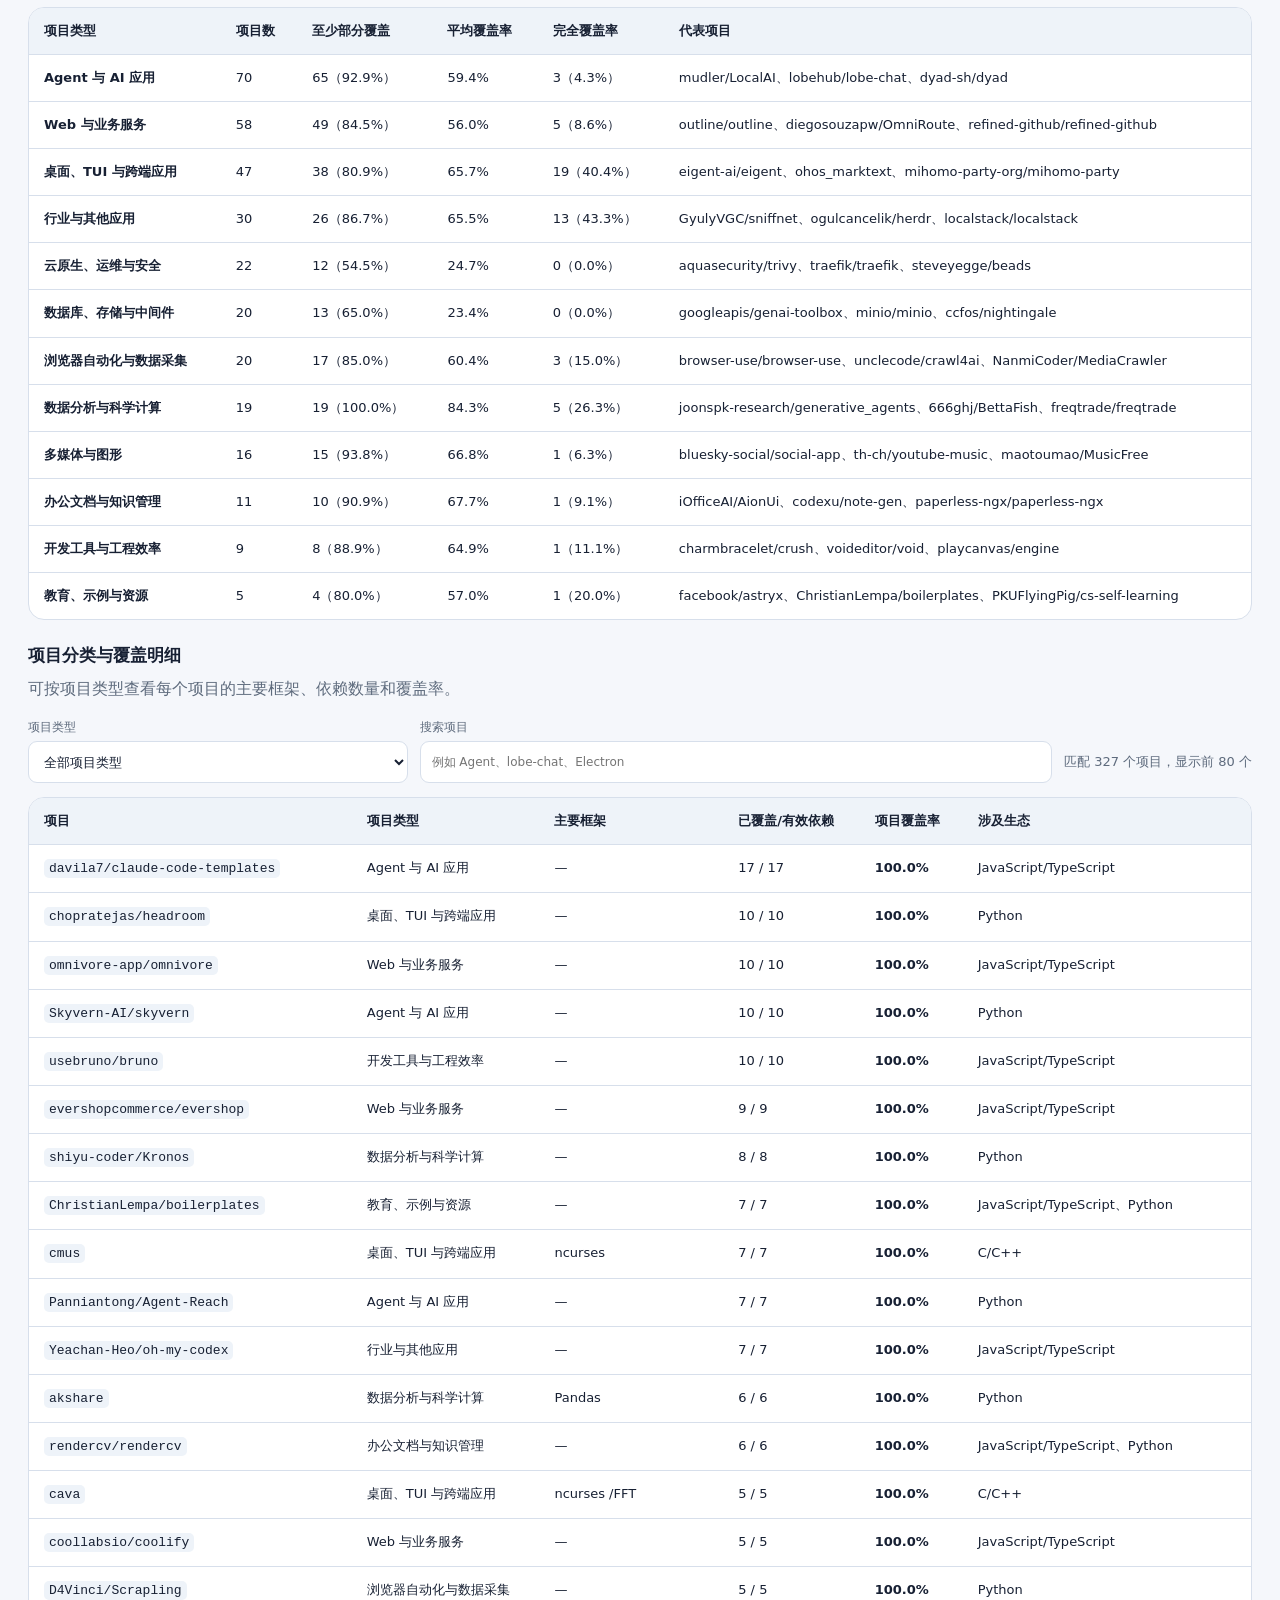
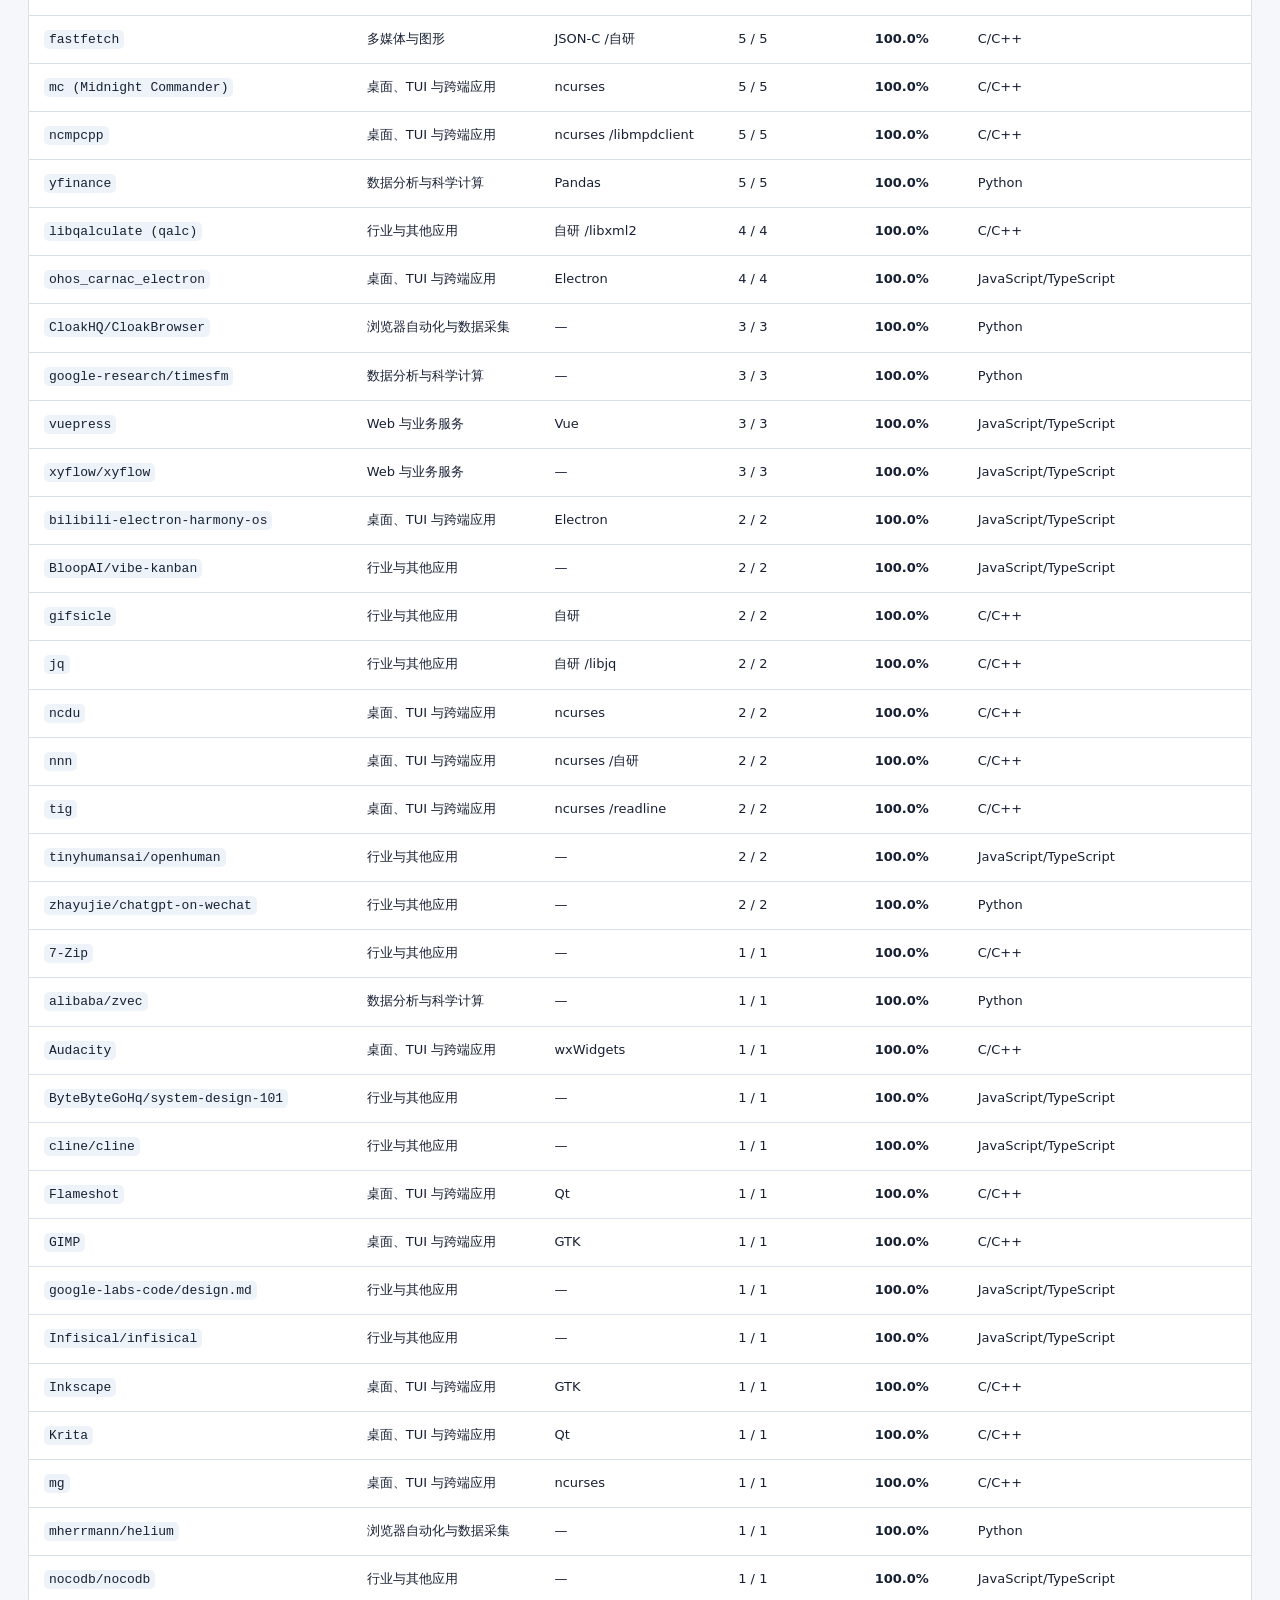
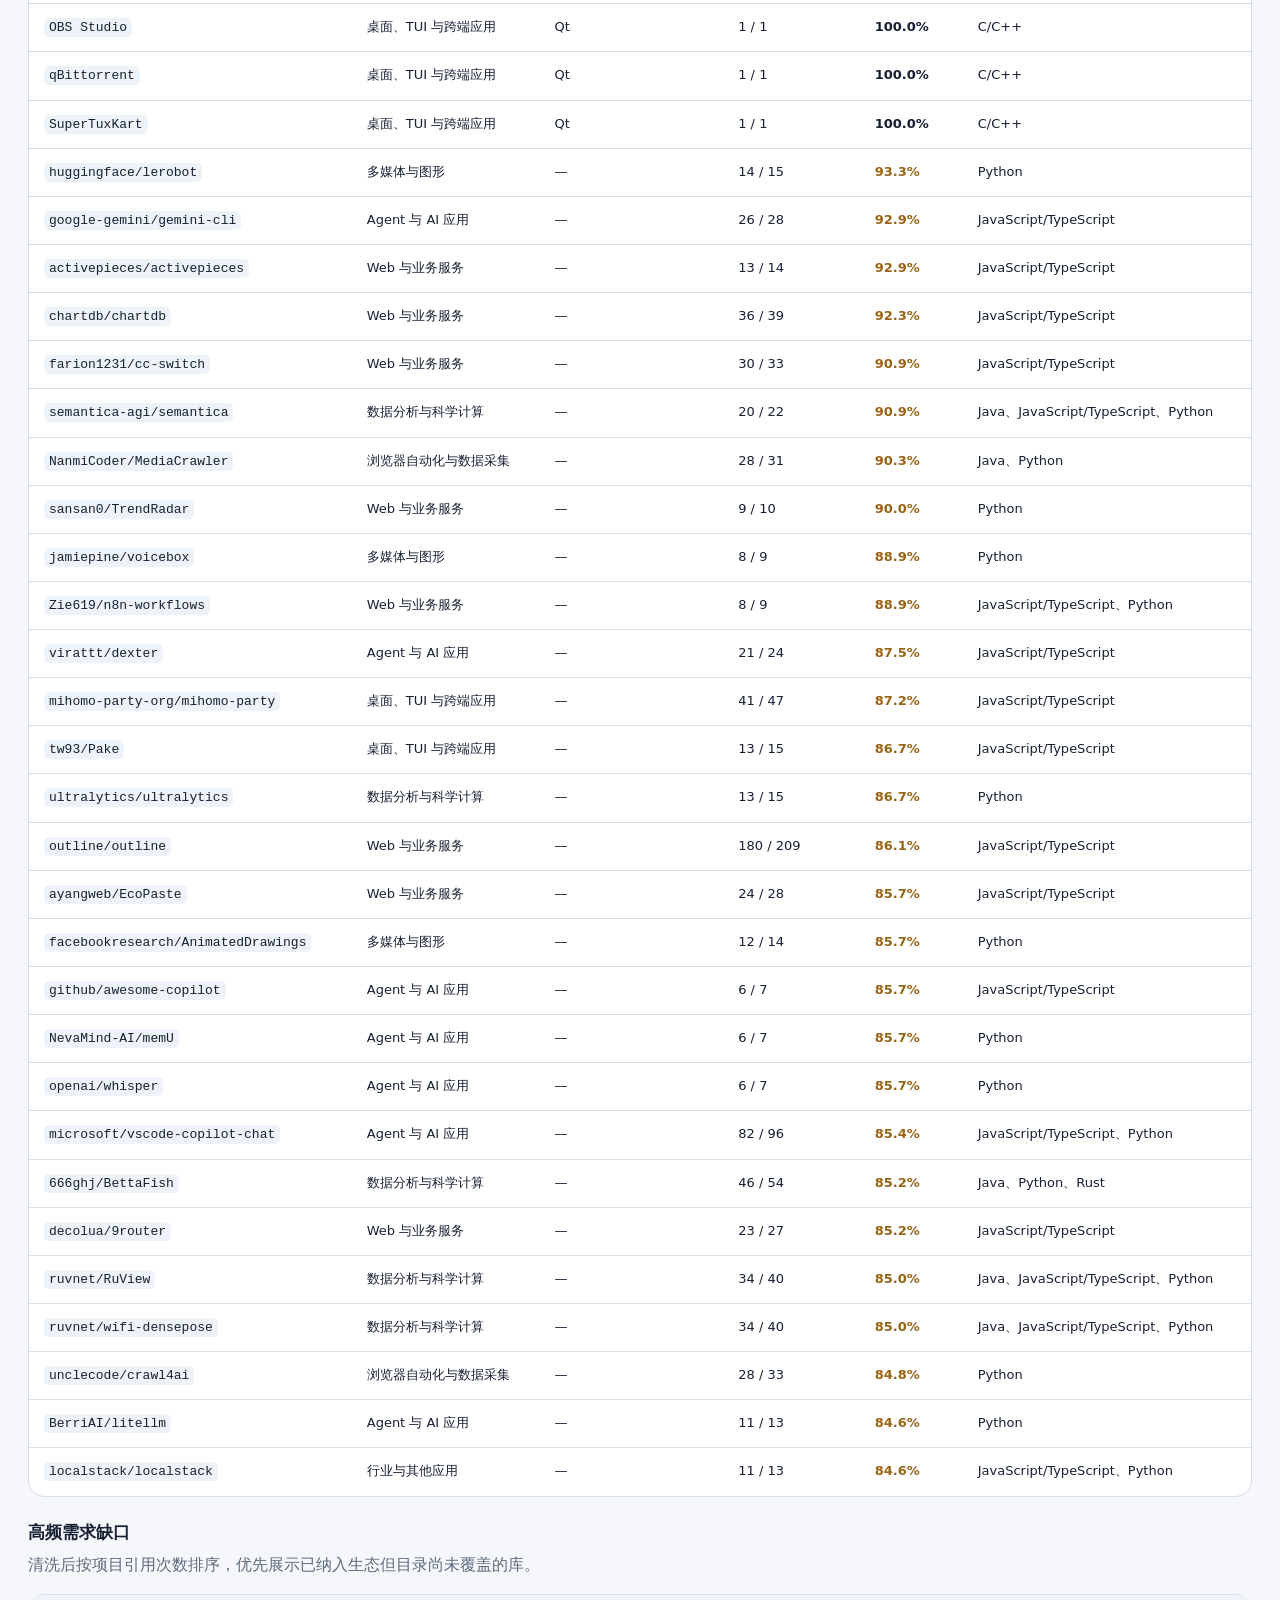
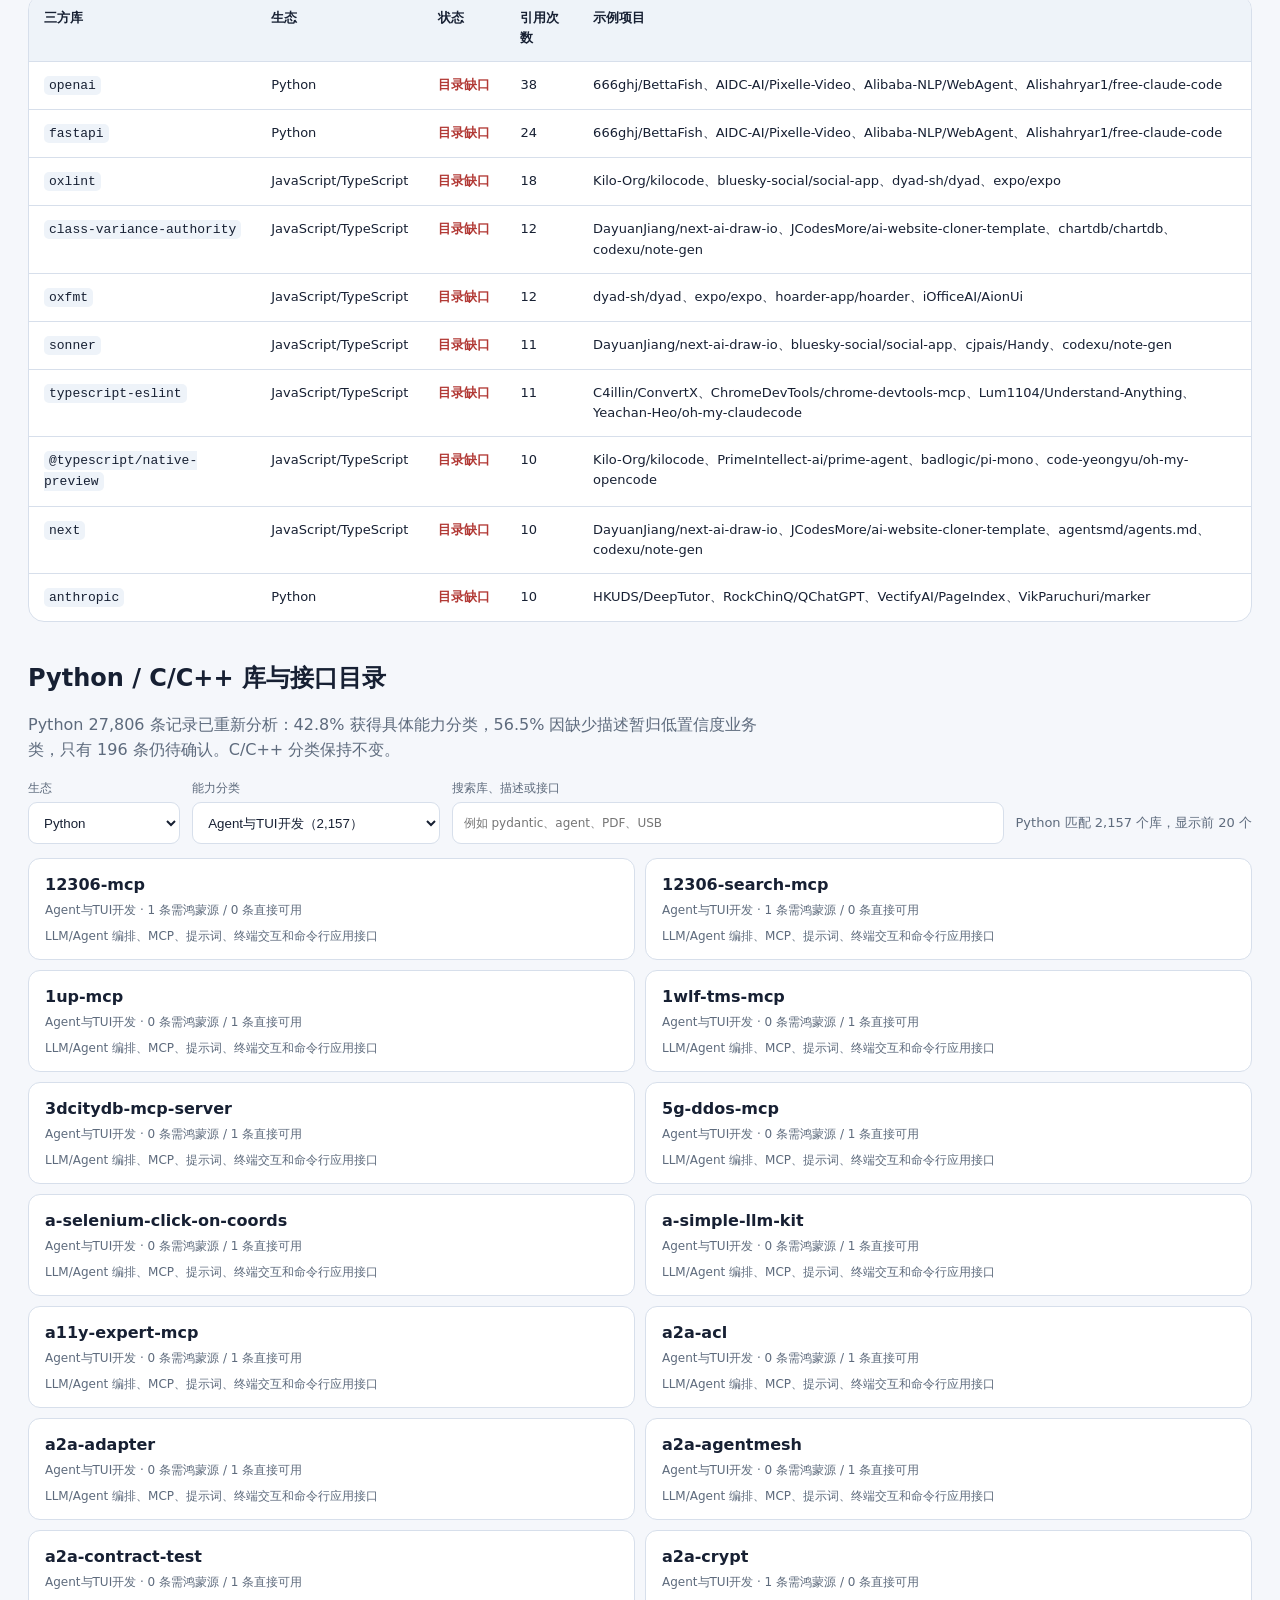
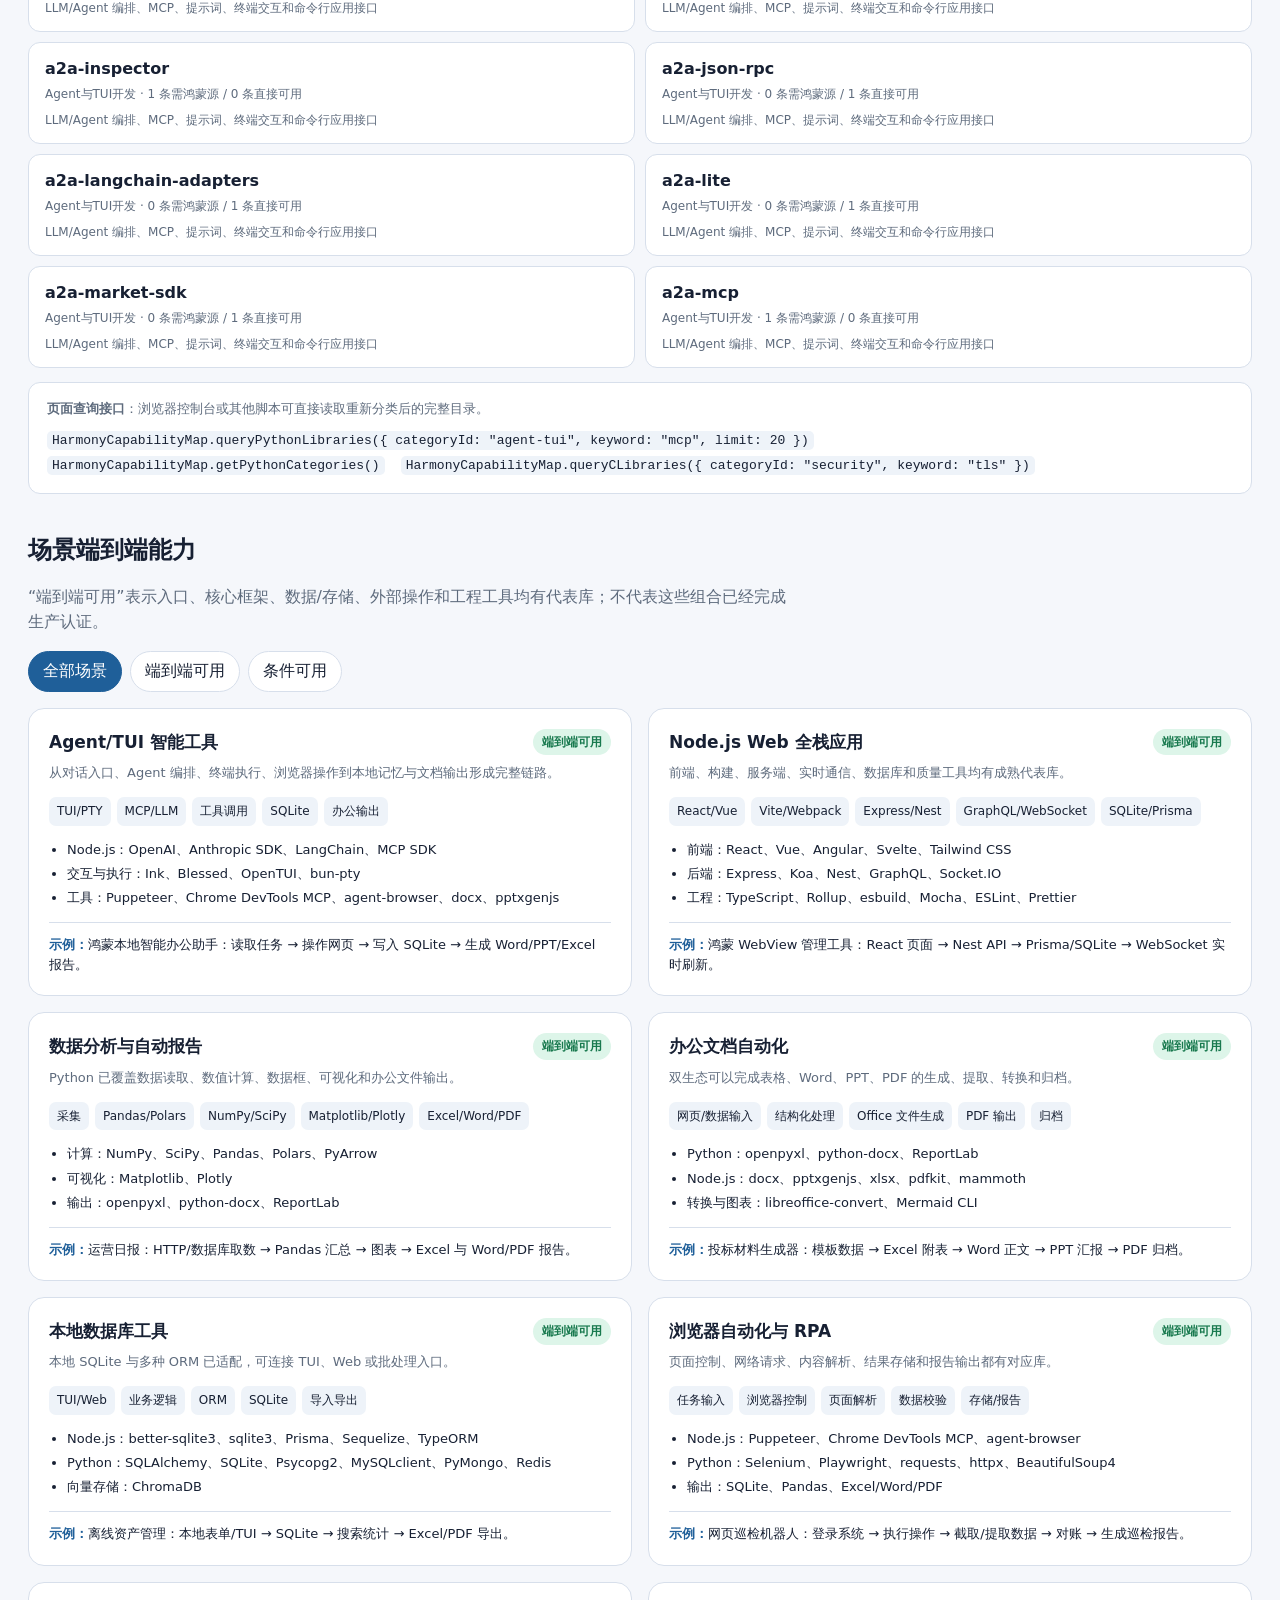
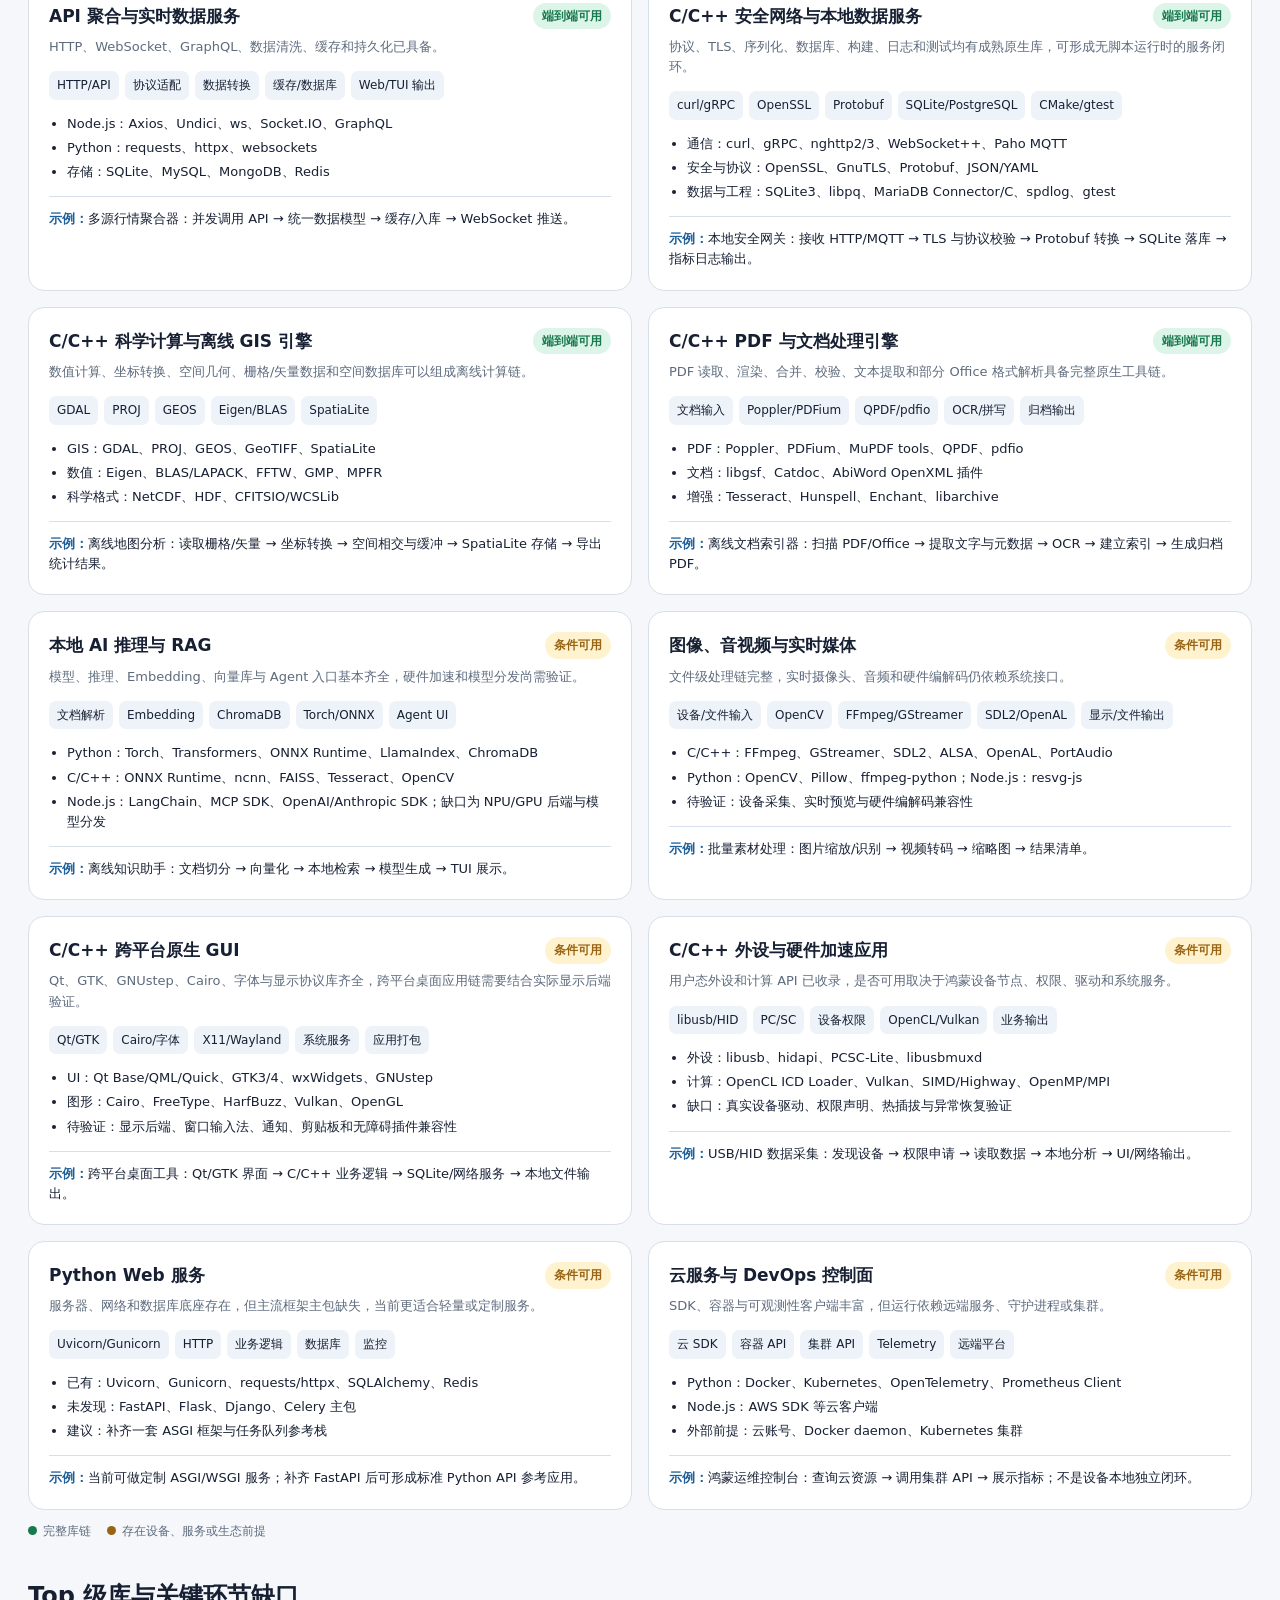
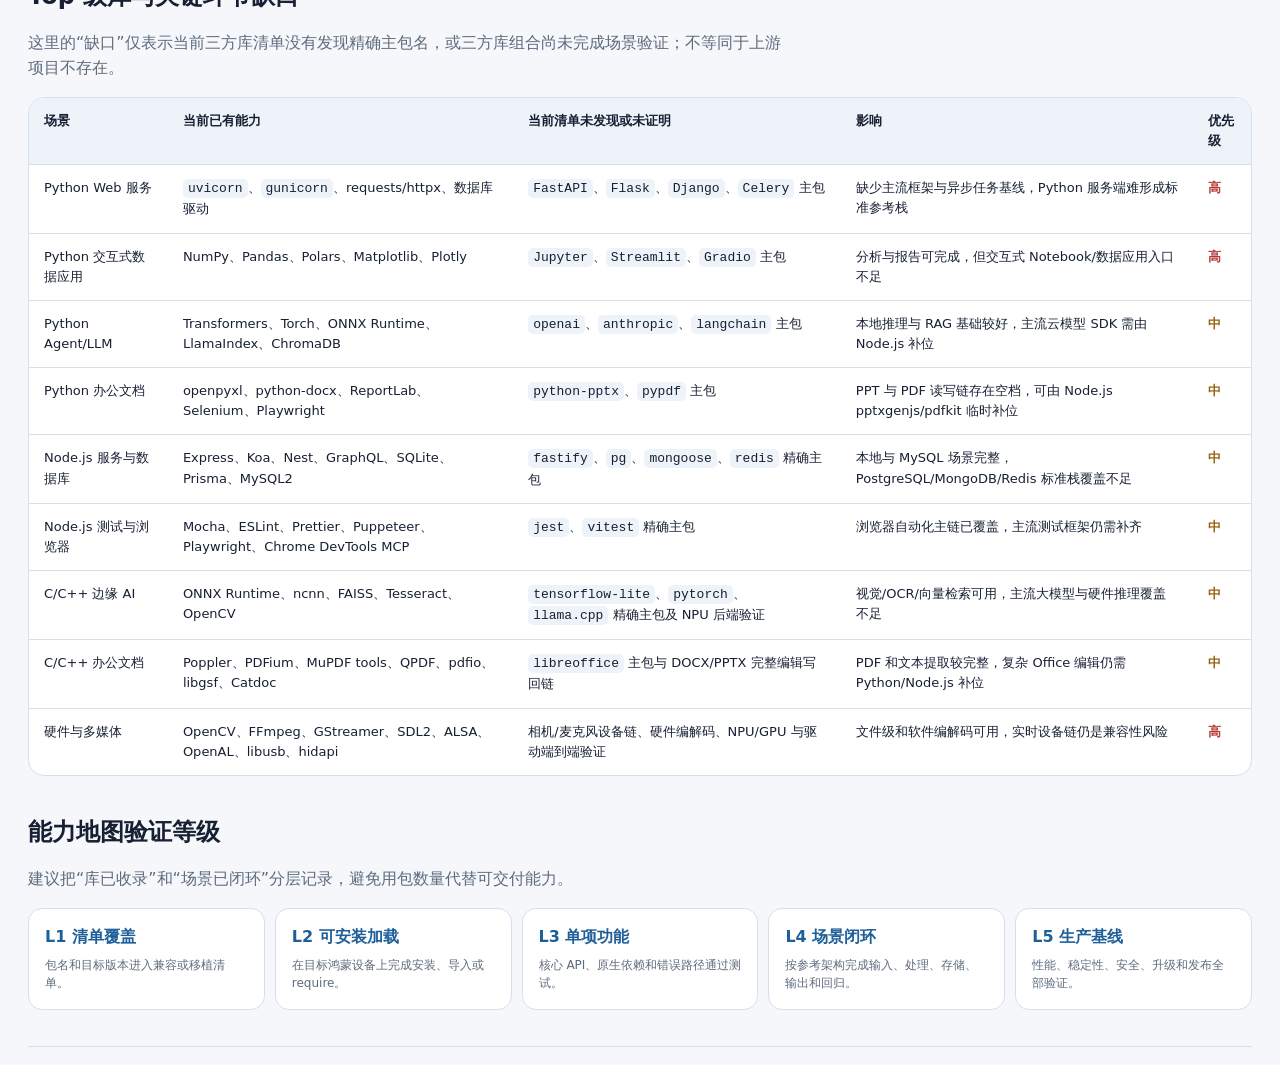
==== commit 57235c35: "Clarify Python taxonomy and add tap-to-expand category explanations" ====
--- a/index.html
+++ b/index.html
@@ -256,6 +256,14 @@
         <div><h2 id="classification-title">当前三方库分类</h2><p>横条按各自生态中的最大类别缩放。Python 已从 8 类扩展到 21 类；仅按包名不能确认功能的库会保留低置信度或待确认标记。</p></div>
       </div>
       <div class="ecosystems">
+        <!-- CATEGORY_LABEL_GUIDE_START -->
+        <aside class="panel" style="grid-column: 1 / -1" aria-labelledby="category-guide-title">
+          <h3 id="category-guide-title">这两类怎么理解？</h3>
+          <p><strong>通用编程工具库</strong>（原“开发基础库”）：解决各种应用都会遇到的小问题，例如配置读写、JSON/YAML解析、数据校验、日期、缓存、字符串、容器和通用算法。不包括已单列的构建工具、测试框架、Web框架和数据库驱动；语言标准库本身也不因此计入三方库。</p>
+          <p><strong>行业应用与待复核库</strong>（原“业务与行业组件 / 业务与领域组件”）：包括金融、电商、医疗、教育、工业等特定领域组件，也保留历史上因信息不足而暂归此类的条目。它不是一个功能已全部确认的行业库集合。</p>
+          <p>特别注意：Python有15,718条记录属于低置信度暂归条目，不能将本类总数当作已确认的行业能力。此次只优化显示名称，不移动库、不改变类别ID和统计数量；“其他/待确认”仍独立保留，后续重新分类需单独复核。</p>
+        </aside>
+        <!-- CATEGORY_LABEL_GUIDE_END -->
         <div class="panel node">
           <div class="panel-head"><h3>Node.js</h3><span class="panel-total">46,413 条</span></div>
           <div id="node-bars"></div>
@@ -398,9 +406,10 @@
   <script src="python-library-capabilities.js"></script>
   <script src="c-library-capabilities.js"></script>
   <script src="third-party-satisfaction-cleaned-v2.js"></script>
+  <script src="category-display-labels.js"></script>
   <script>
-    const pythonCatalog = window.HARMONY_PYTHON_CATALOG || { meta: {}, categories: [], libraries: [] };
-    const cCatalog = window.HARMONY_C_CATALOG || { meta: {}, categories: [], libraries: [] };
+    const pythonCatalog = window.CAPABILITY_CATEGORY_LABELS.decorate(window.HARMONY_PYTHON_CATALOG || { meta: {}, categories: [], libraries: [] });
+    const cCatalog = window.CAPABILITY_CATEGORY_LABELS.decorate(window.HARMONY_C_CATALOG || { meta: {}, categories: [], libraries: [] });
     const satisfactionData = window.HARMONY_SATISFACTION_DATA || { meta: {}, ecosystems: [], cleaning: [], projectBins: [], projectTypes: [], projects: [], coveredCandidates: [], gaps: [] };
     const missingEcosystemData = new Set(["Go", "Java", "Rust"]);
     satisfactionData.ecosystems.forEach(item => {
@@ -713,6 +722,7 @@
     }
 
     function renderBars(targetId, rows) {
+      rows = rows.map(([label, value]) => [window.CAPABILITY_CATEGORY_LABELS.label(label), value]);
       const target = document.getElementById(targetId);
       const max = Math.max(...rows.map(([, value]) => value));
       target.innerHTML = rows.map(([label, value]) => `
